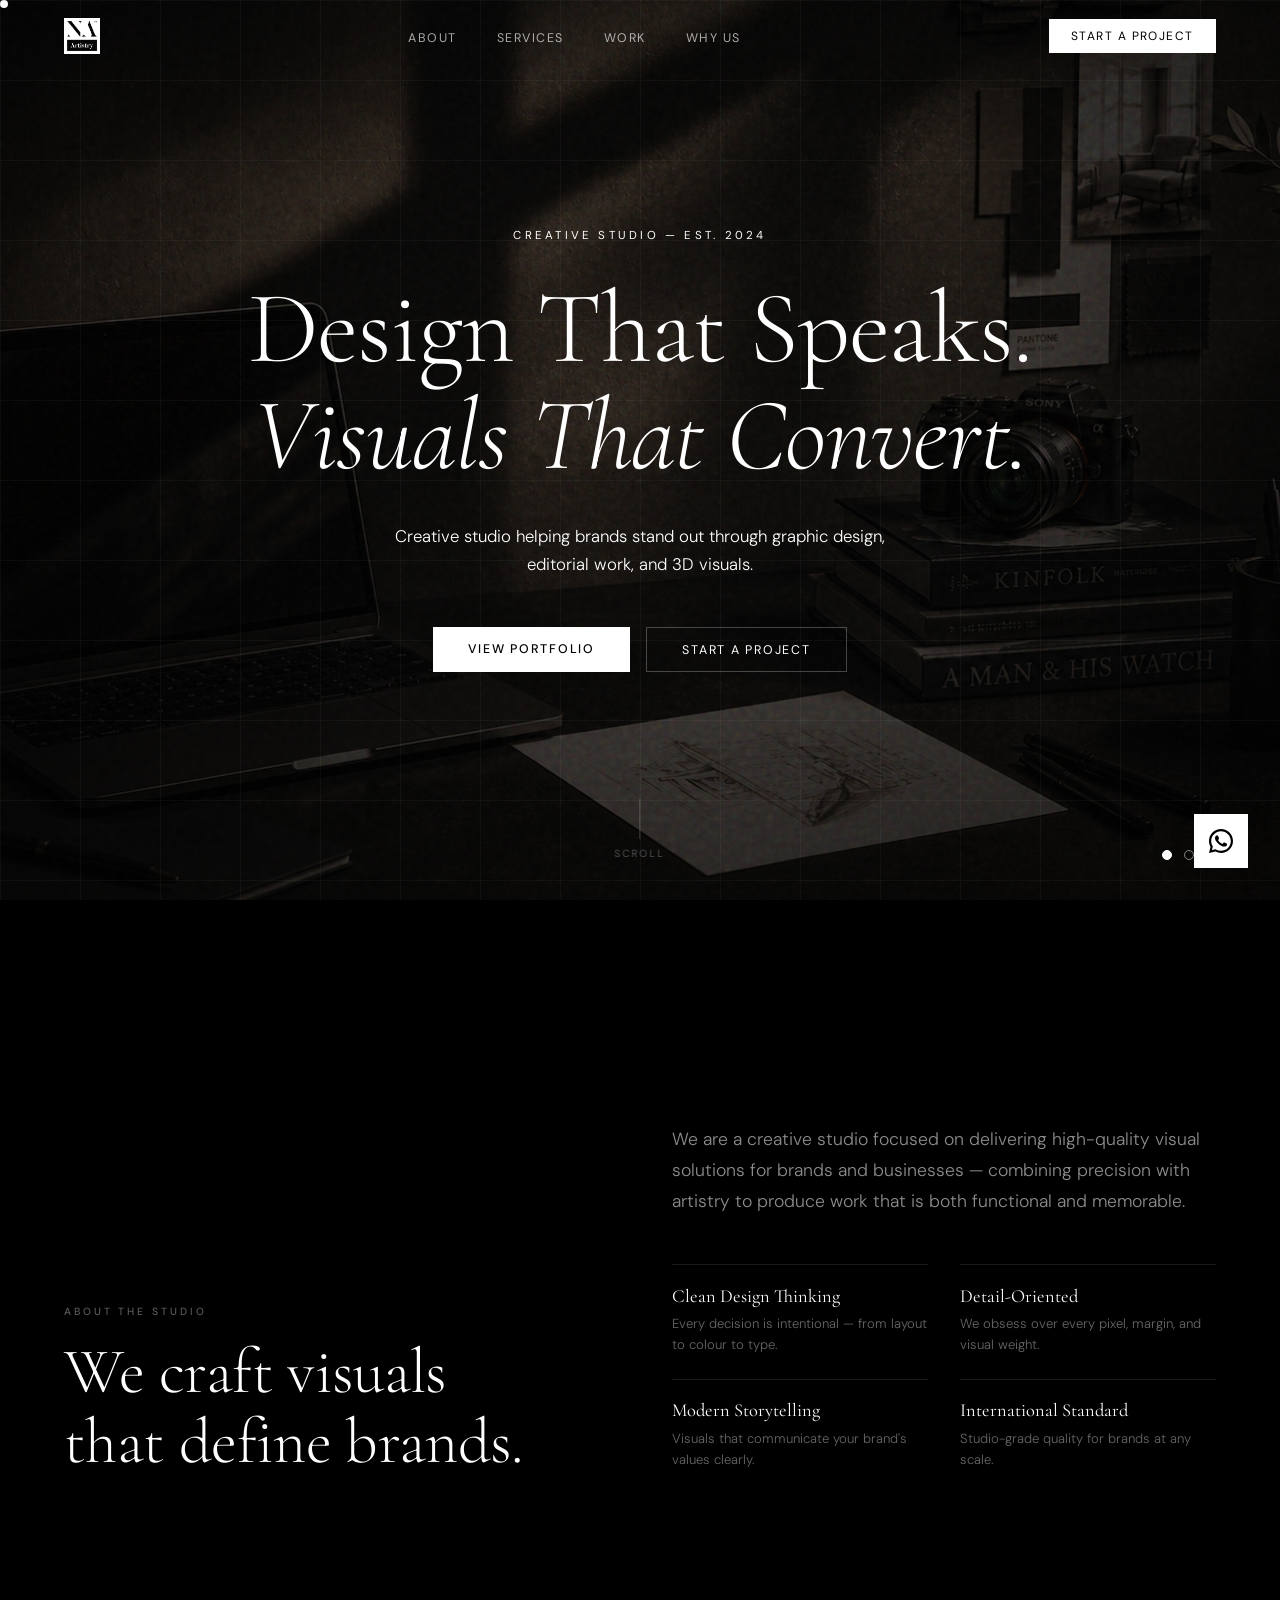
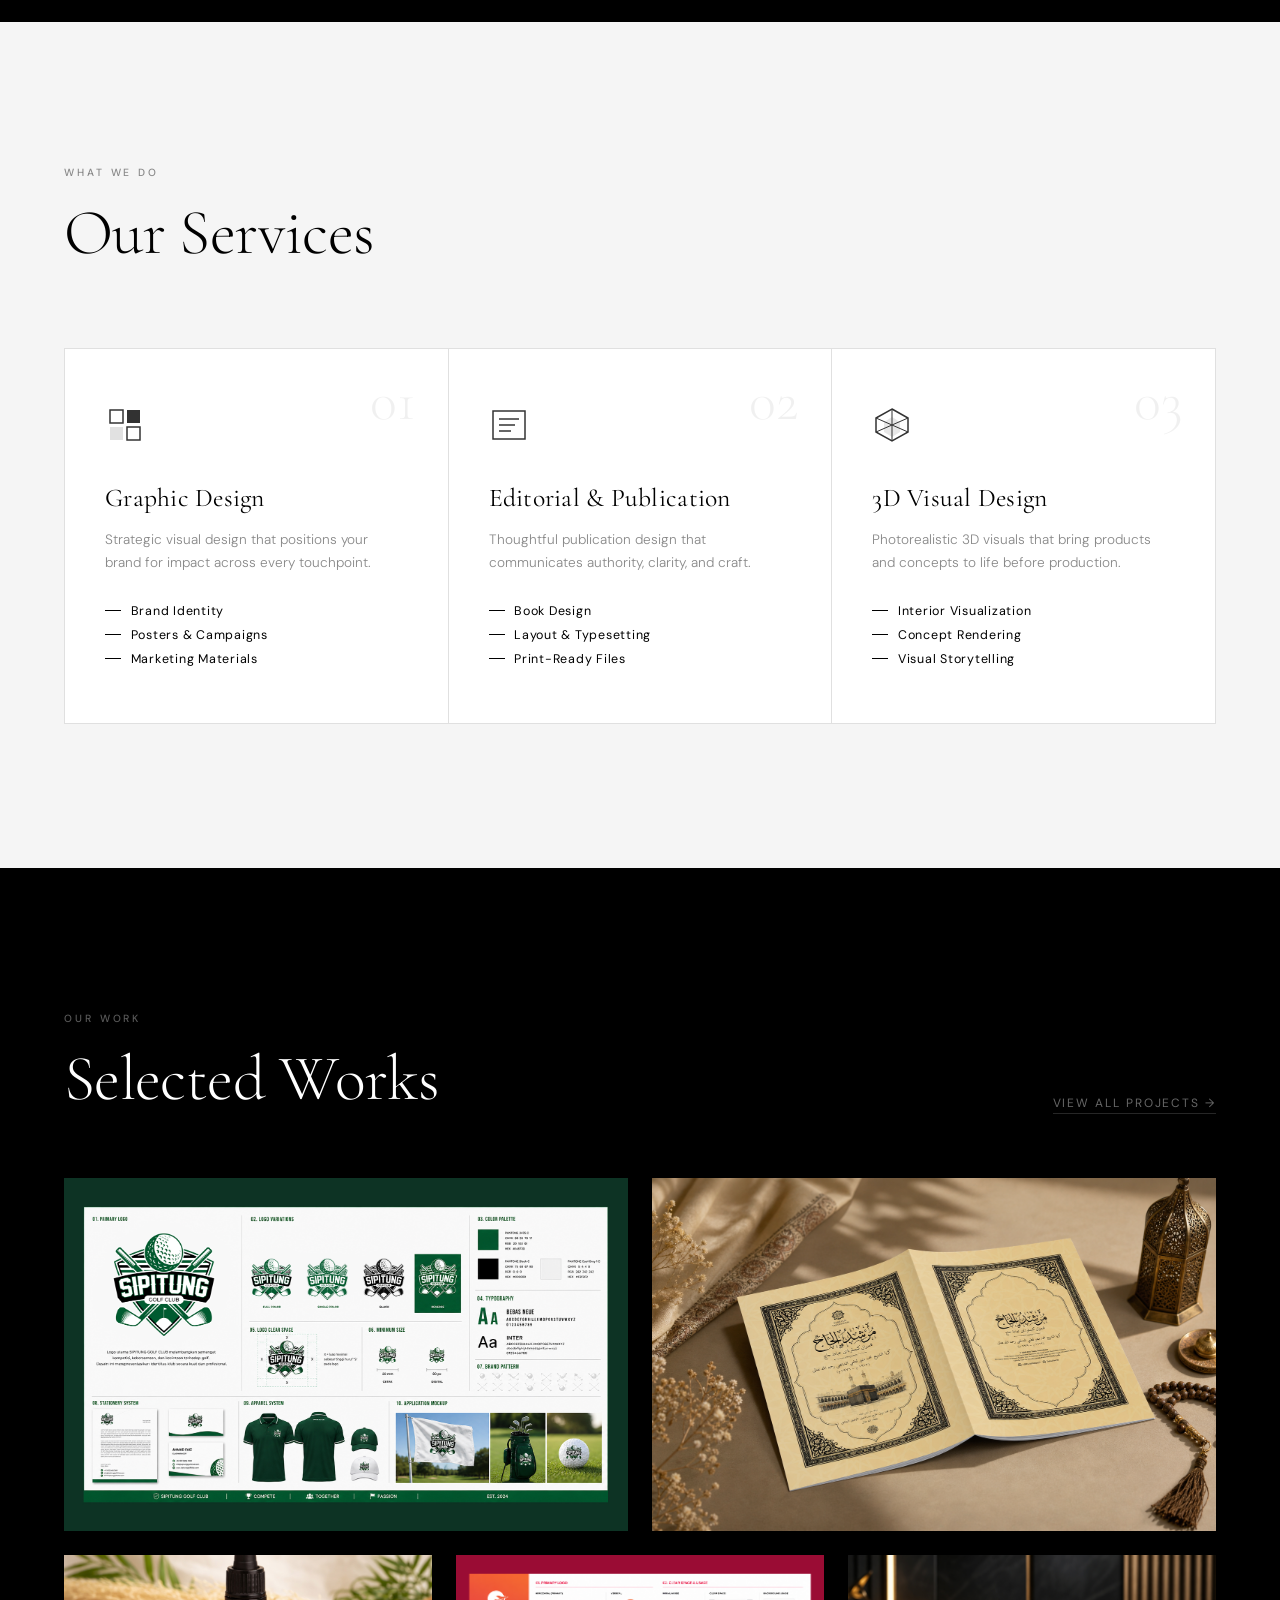
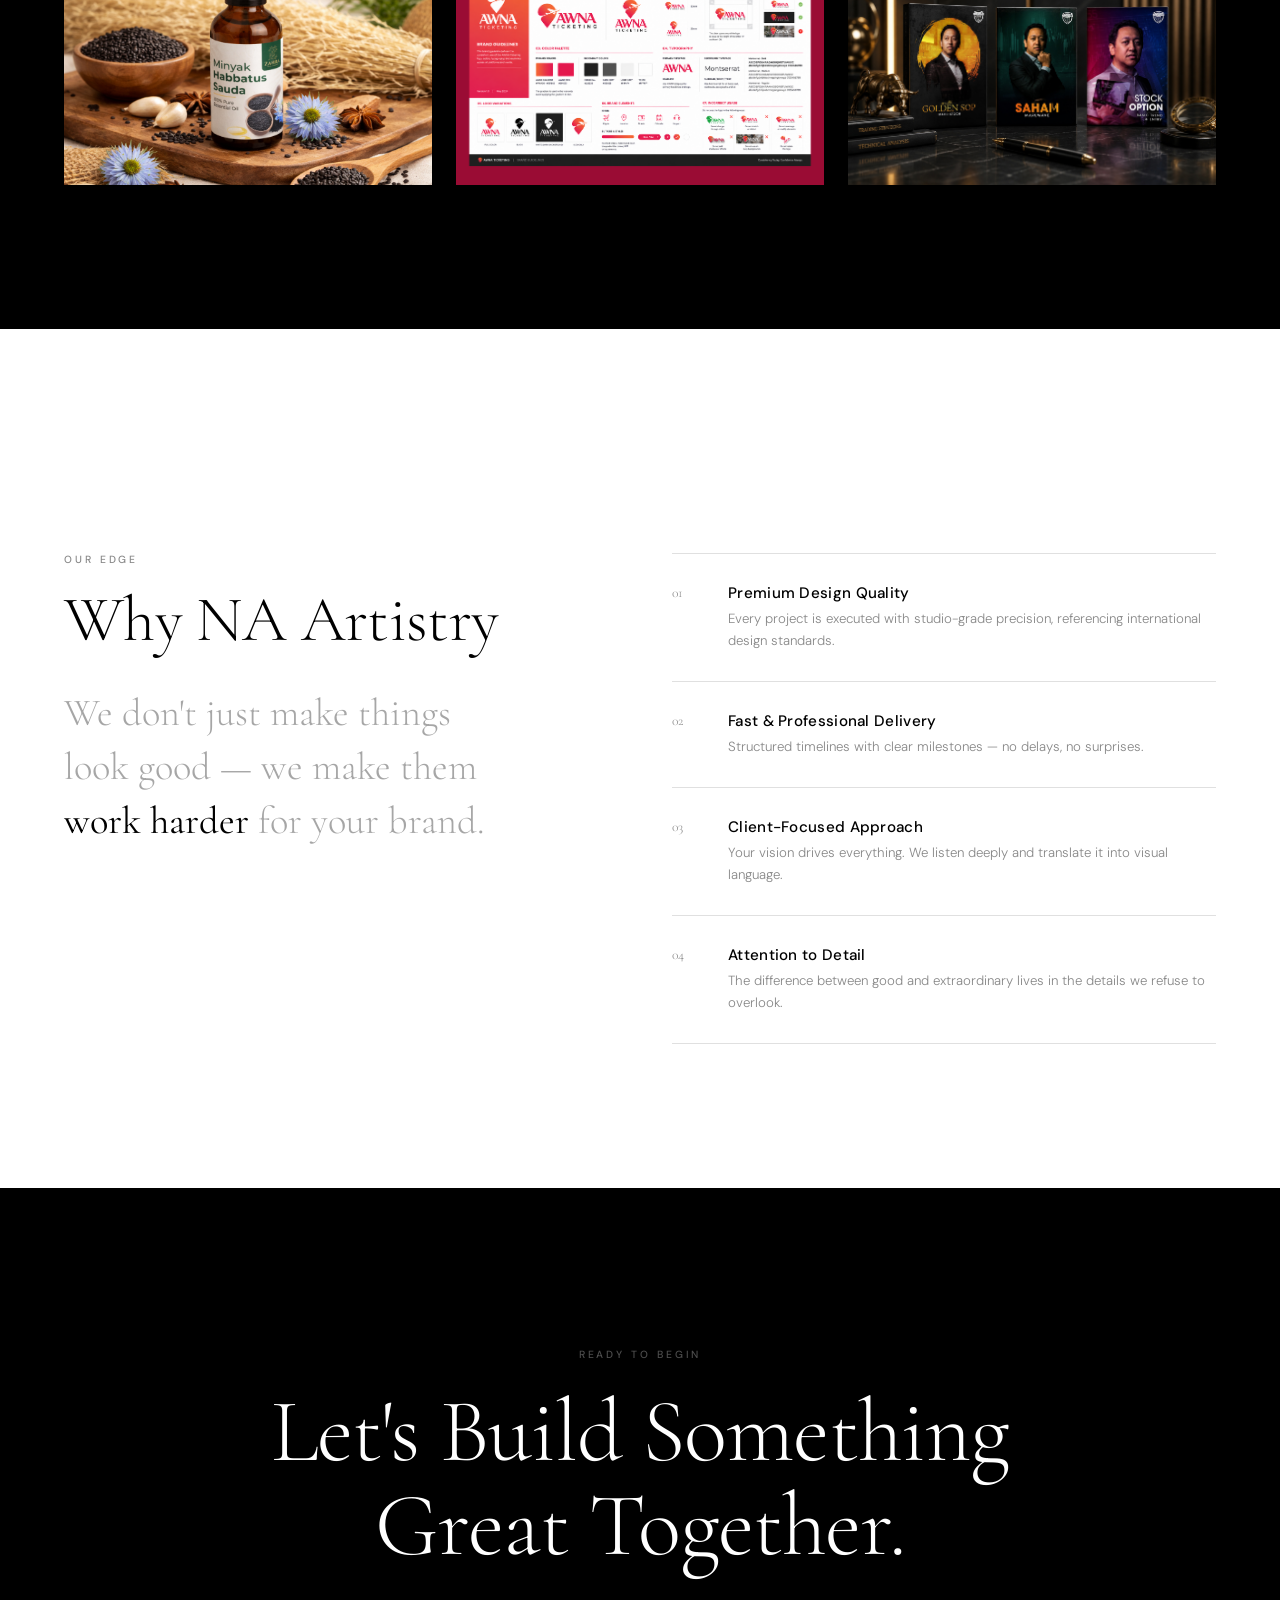
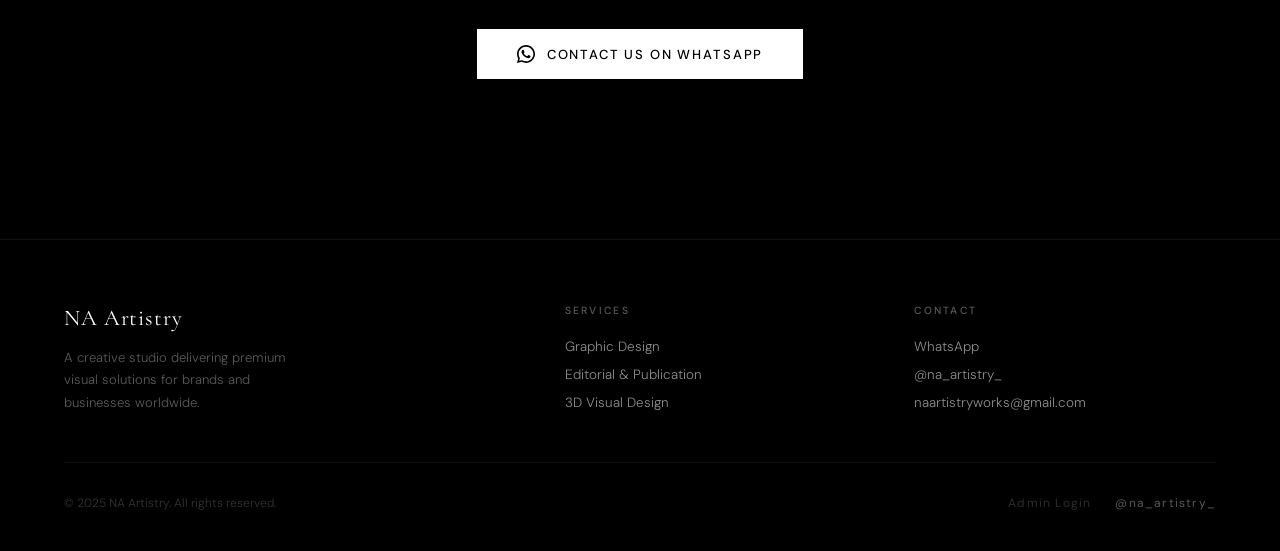
==== index.html @ ca34c5e1 "Restore" ====
<!DOCTYPE html>
<html lang="en">

<head>
  <meta charset="UTF-8" />
  <meta name="viewport" content="width=device-width, initial-scale=1.0" />
  <title>NA Artistry — Creative Studio</title>
  <link rel="preconnect" href="https://fonts.googleapis.com">
  <link rel="preconnect" href="https://fonts.gstatic.com" crossorigin>
  <link
    href="https://fonts.googleapis.com/css2?family=Cormorant+Garamond:ital,wght@0,300;0,400;0,600;1,300;1,400&family=DM+Sans:ital,opsz,wght@0,9..40,200;0,9..40,300;0,9..40,400;0,9..40,500;1,9..40,300&display=swap"
    rel="stylesheet">
  <style>
    *,
    *::before,
    *::after {
      box-sizing: border-box;
      margin: 0;
      padding: 0;
    }

    :root {
      --black: #000000;
      --white: #FFFFFF;
      --gray-light: #F5F5F5;
      --gray-mid: #E0E0E0;
      --gray-soft: #888888;
      --gray-dark: #1A1A1A;
      --font-display: 'Cormorant Garamond', Georgia, serif;
      --font-body: 'DM Sans', system-ui, sans-serif;
      --nav-h: 72px;
      --ease: cubic-bezier(0.25, 0.46, 0.45, 0.94);
    }

    html {
      scroll-behavior: smooth;
    }

    body {
      font-family: var(--font-body);
      background: var(--white);
      color: var(--black);
      overflow-x: hidden;
      -webkit-font-smoothing: antialiased;
    }

    /* ── SCROLLBAR ── */
    ::-webkit-scrollbar {
      width: 3px;
    }

    ::-webkit-scrollbar-track {
      background: var(--black);
    }

    ::-webkit-scrollbar-thumb {
      background: var(--gray-soft);
    }

    /* ── CUSTOM CURSOR ── */
    .cursor-dot {
      position: fixed;
      width: 8px;
      height: 8px;
      background: var(--white);
      border-radius: 50%;
      pointer-events: none;
      z-index: 9999;
      transition: transform 0.15s var(--ease), opacity 0.15s;
      mix-blend-mode: difference;
    }

    .cursor-dot.hover {
      transform: scale(4);
      opacity: 0.6;
    }

    /* ── NAV ── */
    nav {
      position: fixed;
      top: 0;
      left: 0;
      right: 0;
      height: var(--nav-h);
      display: flex;
      align-items: center;
      justify-content: space-between;
      padding: 0 5vw;
      z-index: 100;
      transition: background 0.4s var(--ease), border-bottom 0.4s var(--ease);
    }

    nav.scrolled {
      background: rgba(0, 0, 0, 0.92);
      backdrop-filter: blur(16px);
      -webkit-backdrop-filter: blur(16px);
      border-bottom: 1px solid rgba(255, 255, 255, 0.06);
    }

    .nav-logo {
      font-family: var(--font-display);
      font-size: 1.35rem;
      font-weight: 600;
      letter-spacing: 0.08em;
      color: var(--white);
      text-decoration: none;
    }

    .nav-links {
      display: flex;
      gap: 2.5rem;
      list-style: none;
    }

    .nav-links a {
      color: rgba(255, 255, 255, 0.65);
      text-decoration: none;
      font-size: 0.78rem;
      font-weight: 400;
      letter-spacing: 0.12em;
      text-transform: uppercase;
      transition: color 0.25s;
    }

    .nav-links a:hover {
      color: var(--white);
    }

    .nav-cta {
      font-size: 0.75rem;
      font-weight: 400;
      letter-spacing: 0.12em;
      text-transform: uppercase;
      color: var(--black);
      background: var(--white);
      border: none;
      padding: 0.55rem 1.4rem;
      cursor: pointer;
      text-decoration: none;
      transition: background 0.25s, color 0.25s;
    }

    .nav-cta:hover {
      background: var(--gray-mid);
    }

    /* Hamburger */
    .hamburger {
      display: none;
      flex-direction: column;
      gap: 5px;
      cursor: pointer;
      padding: 4px;
      background: none;
      border: none;
    }

    .hamburger span {
      display: block;
      width: 24px;
      height: 1.5px;
      background: var(--white);
      transition: transform 0.3s, opacity 0.3s;
    }

    .hamburger.open span:nth-child(1) {
      transform: translateY(6.5px) rotate(45deg);
    }

    .hamburger.open span:nth-child(2) {
      opacity: 0;
    }

    .hamburger.open span:nth-child(3) {
      transform: translateY(-6.5px) rotate(-45deg);
    }

    /* Mobile menu */
    .mobile-menu {
      display: none;
      position: fixed;
      inset: 0;
      background: var(--black);
      z-index: 99;
      flex-direction: column;
      align-items: center;
      justify-content: center;
      gap: 2.5rem;
      opacity: 0;
      pointer-events: none;
      transition: opacity 0.35s var(--ease);
    }

    .mobile-menu.open {
      opacity: 1;
      pointer-events: all;
    }

    .mobile-menu a {
      font-family: var(--font-display);
      font-size: 2.5rem;
      color: var(--white);
      text-decoration: none;
      font-weight: 300;
      letter-spacing: 0.04em;
    }

    /* ── HERO SLIDER ── */
    #hero {
      position: relative;
      height: 100svh;
      min-height: 600px;
      background: var(--black);
      display: flex;
      align-items: center;
      justify-content: center;
      overflow: hidden;
    }

    .hero-slides-wrapper {
      position: absolute;
      inset: 0;
      width: 100%;
      height: 100%;
    }

    .hero-slide {
      position: absolute;
      inset: 0;
      width: 100%;
      height: 100%;
      opacity: 0;
      visibility: hidden;
      transition: opacity 0.8s var(--ease), visibility 0.8s;
      z-index: 1;
      display: flex;
      align-items: center;
      justify-content: center;
    }

    .hero-slide.active {
      opacity: 1;
      visibility: visible;
      z-index: 2;
    }

    /* Background images for slides with placeholder gradients */
    .slide-bg {
      position: absolute;
      inset: 0;
      width: 100%;
      height: 100%;
      background-size: cover;
      background-position: center;
      background-repeat: no-repeat;
      transform: scale(1);
      transition: transform 6s linear;
    }

    .hero-slide.active .slide-bg {
      transform: scale(1.05);
      /* Parallax zoom effect */
    }

    .slide-bg-1 {
      background: url('BACK.png') center center / cover no-repeat;
      opacity: 0.8;
    }

    .slide-bg-2 {
      background: url('3D HEADER.jpg') center center / cover no-repeat;
      opacity: 0.8;
    }

    .slide-bg-3 {
      background: url('HEADER BRAND.png') center center / cover no-repeat;
      opacity: 0.8;
    }

    /* Dark overlay + subtle grid texture (Cinematic Effects) */
    .hero-vignette {
      position: absolute;
      inset: 0;
      background:
        linear-gradient(rgba(255, 255, 255, 0.03) 1px, transparent 1px),
        linear-gradient(90deg, rgba(255, 255, 255, 0.03) 1px, transparent 1px),
        linear-gradient(to bottom, rgba(0, 0, 0, 0.62) 0%, rgba(0, 0, 0, 0.72) 100%),
        radial-gradient(circle at center, transparent 0%, rgba(0, 0, 0, 0.8) 150%);
      background-size: 80px 80px, 80px 80px, 100% 100%, 100% 100%;
      pointer-events: none;
      z-index: 1;
    }

    /* Grain/Noise texture */
    .hero-noise {
      position: absolute;
      inset: 0;
      pointer-events: none;
      z-index: 2;
      opacity: 0.4;
      background-image: url("data:image/svg+xml,%3Csvg viewBox='0 0 200 200' xmlns='http://www.w3.org/2000/svg'%3E%3Cfilter id='noiseFilter'%3E%3CfeTurbulence type='fractalNoise' baseFrequency='0.65' numOctaves='3' stitchTiles='stitch'/%3E%3C/filter%3E%3Crect width='100%25' height='100%25' filter='url(%23noiseFilter)'/%3E%3C/svg%3E");
      mix-blend-mode: overlay;
    }

    /* Content styling */
    .slide-content {
      position: relative;
      z-index: 3;
      text-align: center;
      padding: 0 5vw;
      max-width: 960px;
      /* Reset animations to play on slide change */
      opacity: 0;
      transform: translateY(20px);
      transition: opacity 0.8s 0.2s var(--ease), transform 0.8s 0.2s var(--ease);
    }

    .hero-slide.active .slide-content {
      opacity: 1;
      transform: translateY(0);
    }

    .hero-eyebrow {
      font-size: 0.72rem;
      font-weight: 400;
      letter-spacing: 0.28em;
      text-transform: uppercase;
      color: var(--white);
      margin-bottom: 2rem;
    }

    .hero-title {
      font-family: var(--font-display);
      font-size: clamp(3rem, 8vw, 7.5rem);
      font-weight: 300;
      line-height: 1.05;
      color: var(--white);
      letter-spacing: -0.01em;
      margin-bottom: 2rem;
    }

    .hero-title em {
      font-style: italic;
      font-weight: 300;
      color: var(--white);
    }

    .hero-sub {
      font-size: clamp(0.9rem, 1.8vw, 1.05rem);
      font-weight: 300;
      color: var(--white);
      line-height: 1.7;
      max-width: 520px;
      margin: 0 auto 3rem;
    }

    /* Buttons inside slider */
    .hero-btns {
      display: flex;
      gap: 1rem;
      justify-content: center;
      flex-wrap: wrap;
    }

    .btn-primary {
      display: inline-block;
      padding: 0.85rem 2.2rem;
      background: var(--white);
      color: var(--black);
      font-size: 0.78rem;
      font-weight: 500;
      letter-spacing: 0.14em;
      text-transform: uppercase;
      text-decoration: none;
      border: none;
      cursor: pointer;
      transition: background 0.25s, color 0.25s, transform 0.2s;
    }

    .btn-primary:hover {
      background: var(--gray-mid);
      transform: translateY(-2px);
    }

    .btn-outline {
      display: inline-block;
      padding: 0.85rem 2.2rem;
      background: transparent;
      color: var(--white);
      font-size: 0.78rem;
      font-weight: 400;
      letter-spacing: 0.14em;
      text-transform: uppercase;
      text-decoration: none;
      border: 1px solid rgba(255, 255, 255, 0.25);
      cursor: pointer;
      transition: border-color 0.25s, color 0.25s, transform 0.2s;
    }

    .btn-outline:hover {
      border-color: var(--white);
      transform: translateY(-2px);
    }

    /* Dot Navigation */
    .hero-dots {
      position: absolute;
      bottom: 2.5rem;
      right: 5vw;
      display: flex;
      gap: 12px;
      z-index: 10;
    }

    .dot {
      width: 10px;
      height: 10px;
      border-radius: 50%;
      background: transparent;
      border: 1px solid rgba(255, 255, 255, 0.5);
      cursor: pointer;
      padding: 0;
      transition: background 0.3s var(--ease), border-color 0.3s;
    }

    .dot.active {
      background: var(--white);
      border-color: var(--white);
    }

    .dot:hover {
      border-color: var(--white);
    }

    .hero-scroll {
      position: absolute;
      bottom: 2.5rem;
      left: 50%;
      transform: translateX(-50%);
      display: flex;
      flex-direction: column;
      align-items: center;
      gap: 0.5rem;
      color: rgba(255, 255, 255, 0.3);
      font-size: 0.65rem;
      letter-spacing: 0.2em;
      text-transform: uppercase;
      opacity: 0;
      animation: fadeIn 1s 1.4s forwards;
      z-index: 10;
    }

    .hero-scroll-line {
      width: 1px;
      height: 40px;
      background: rgba(255, 255, 255, 0.2);
      animation: lineGrow 1.5s 1.6s var(--ease) forwards;
      transform-origin: top;
      transform: scaleY(0);
    }

    /* ── SECTION COMMON ── */
    section {
      padding: 9rem 5vw;
    }

    .section-label {
      font-size: 0.65rem;
      font-weight: 500;
      letter-spacing: 0.28em;
      text-transform: uppercase;
      color: var(--gray-soft);
      margin-bottom: 1.2rem;
    }

    .section-title {
      font-family: var(--font-display);
      font-size: clamp(2.2rem, 5vw, 4.2rem);
      font-weight: 300;
      line-height: 1.1;
      letter-spacing: -0.01em;
    }

    /* ── ABOUT ── */
    #about {
      background: var(--black);
    }

    .about-grid {
      display: grid;
      grid-template-columns: 1fr 1fr;
      gap: 5vw;
      align-items: end;
      margin-top: 5rem;
    }

    .about-left .section-label {
      color: rgba(255, 255, 255, 0.35);
    }

    .about-left .section-title {
      color: var(--white);
    }

    .about-right {
      padding-bottom: 0.5rem;
    }

    .about-intro {
      font-size: 1.1rem;
      font-weight: 300;
      color: rgba(255, 255, 255, 0.55);
      line-height: 1.75;
      margin-bottom: 3rem;
    }

    .about-highlights {
      display: grid;
      grid-template-columns: 1fr 1fr;
      gap: 1.5rem 2rem;
    }

    .highlight-item {
      border-top: 1px solid rgba(255, 255, 255, 0.1);
      padding-top: 1.2rem;
    }

    .highlight-item h4 {
      font-family: var(--font-display);
      font-size: 1.15rem;
      font-weight: 400;
      color: var(--white);
      margin-bottom: 0.4rem;
    }

    .highlight-item p {
      font-size: 0.82rem;
      font-weight: 300;
      color: rgba(255, 255, 255, 0.4);
      line-height: 1.6;
    }

    /* ── SERVICES ── */
    #services {
      background: var(--gray-light);
    }

    .services-header {
      margin-bottom: 5rem;
    }

    .services-grid {
      display: grid;
      grid-template-columns: repeat(3, 1fr);
      gap: 1px;
      background: var(--gray-mid);
      border: 1px solid var(--gray-mid);
    }

    .service-card {
      background: var(--white);
      padding: 3.5rem 2.5rem;
      transition: background 0.3s var(--ease);
      position: relative;
      overflow: hidden;
    }

    .service-card::after {
      content: '';
      position: absolute;
      bottom: 0;
      left: 0;
      width: 100%;
      height: 2px;
      background: var(--black);
      transform: scaleX(0);
      transform-origin: left;
      transition: transform 0.4s var(--ease);
    }

    .service-card:hover {
      background: var(--gray-light);
    }

    .service-card:hover::after {
      transform: scaleX(1);
    }

    .service-icon {
      width: 40px;
      height: 40px;
      margin-bottom: 2rem;
      opacity: 0.8;
    }

    .service-num {
      font-family: var(--font-display);
      font-size: 3.5rem;
      font-weight: 300;
      color: rgba(0, 0, 0, 0.06);
      position: absolute;
      top: 1.5rem;
      right: 2rem;
      line-height: 1;
    }

    .service-card h3 {
      font-family: var(--font-display);
      font-size: 1.6rem;
      font-weight: 400;
      margin-bottom: 1rem;
      letter-spacing: 0.01em;
    }

    .service-card p {
      font-size: 0.85rem;
      font-weight: 300;
      color: var(--gray-soft);
      line-height: 1.65;
      margin-bottom: 1.8rem;
    }

    .service-list {
      list-style: none;
      display: flex;
      flex-direction: column;
      gap: 0.5rem;
    }

    .service-list li {
      font-size: 0.78rem;
      font-weight: 400;
      letter-spacing: 0.06em;
      color: var(--black);
      display: flex;
      align-items: center;
      gap: 0.6rem;
    }

    .service-list li::before {
      content: '';
      display: inline-block;
      width: 16px;
      height: 1px;
      background: var(--black);
      flex-shrink: 0;
    }

    /* ── PORTFOLIO ── */
    #portfolio {
      background: var(--black);
    }

    #portfolio .section-label {
      color: rgba(255, 255, 255, 0.35);
    }

    #portfolio .section-title {
      color: var(--white);
    }

    .portfolio-header {
      display: flex;
      align-items: flex-end;
      justify-content: space-between;
      margin-bottom: 4rem;
      flex-wrap: wrap;
      gap: 1.5rem;
    }

    .portfolio-link {
      font-size: 0.75rem;
      letter-spacing: 0.16em;
      text-transform: uppercase;
      color: rgba(255, 255, 255, 0.4);
      text-decoration: none;
      border-bottom: 1px solid rgba(255, 255, 255, 0.15);
      padding-bottom: 2px;
      transition: color 0.25s, border-color 0.25s;
    }

    .portfolio-link:hover {
      color: var(--white);
      border-color: var(--white);
    }

    .portfolio-grid {
      display: grid;
      grid-template-columns: repeat(12, 1fr);
      gap: 1.5rem;
    }

    .p-item {
      position: relative;
      overflow: hidden;
      cursor: pointer;
      background: var(--gray-dark);
      display: block;
      text-decoration: none;
    }

    .p-item:nth-child(1) {
      grid-column: 1 / 7;
      grid-row: 1;
      aspect-ratio: 16/10;
    }

    .p-item:nth-child(2) {
      grid-column: 7 / 13;
      grid-row: 1;
      aspect-ratio: 16/10;
    }

    .p-item:nth-child(3) {
      grid-column: 1 / 5;
      grid-row: 2;
      aspect-ratio: 16/10;
    }

    .p-item:nth-child(4) {
      grid-column: 5 / 9;
      grid-row: 2;
      aspect-ratio: 16/10;
    }

    .p-item:nth-child(5) {
      grid-column: 9 / 13;
      grid-row: 2;
      aspect-ratio: 16/10;
    }

    .p-bg {
      width: 100%;
      height: 100%;
      position: absolute;
      inset: 0;
      transition: transform 0.6s var(--ease);
      display: flex;
      align-items: center;
      justify-content: center;
    }

    .p-item:hover .p-bg {
      transform: scale(1.04);
    }

    /* Placeholder fills */
    .p-item:nth-child(1) .p-bg {
      background: linear-gradient(135deg, #111 0%, #222 50%, #151515 100%);
    }

    .p-item:nth-child(2) .p-bg {
      background: linear-gradient(135deg, #1a1a1a 0%, #0d0d0d 100%);
    }

    .p-item:nth-child(3) .p-bg {
      background: linear-gradient(135deg, #0f0f0f 0%, #1e1e1e 100%);
    }

    .p-item:nth-child(4) .p-bg {
      background: linear-gradient(135deg, #181818 0%, #0a0a0a 100%);
    }

    .p-item:nth-child(5) .p-bg {
      background: linear-gradient(135deg, #141414 0%, #1c1c1c 100%);
    }

    /* placeholder art */
    .p-art {
      opacity: 0.12;
      pointer-events: none;
    }

    .p-overlay {
      position: absolute;
      inset: 0;
      background: rgba(0, 0, 0, 0.75);
      display: flex;
      flex-direction: column;
      justify-content: flex-end;
      padding: 2rem;
      opacity: 0;
      transition: opacity 0.35s var(--ease);
    }

    .p-item:hover .p-overlay {
      opacity: 1;
    }

    .p-tag {
      font-size: 0.65rem;
      font-weight: 500;
      letter-spacing: 0.2em;
      text-transform: uppercase;
      color: rgba(255, 255, 255, 0.5);
      margin-bottom: 0.5rem;
    }

    .p-name {
      font-family: var(--font-display);
      font-size: 1.4rem;
      font-weight: 400;
      color: var(--white);
      line-height: 1.2;
    }

    .p-arrow {
      position: absolute;
      top: 1.5rem;
      right: 1.5rem;
      width: 32px;
      height: 32px;
      border: 1px solid rgba(255, 255, 255, 0.3);
      display: flex;
      align-items: center;
      justify-content: center;
      color: var(--white);
      font-size: 0.9rem;
      transform: rotate(-45deg) scale(0.8);
      opacity: 0;
      transition: transform 0.3s var(--ease), opacity 0.3s;
    }

    .p-item:hover .p-arrow {
      opacity: 1;
      transform: rotate(0deg) scale(1);
    }

    /* ── WHY US ── */
    #why {
      background: var(--white);
    }

    .why-grid {
      display: grid;
      grid-template-columns: 1fr 1fr;
      gap: 5vw;
      margin-top: 5rem;
      align-items: start;
    }

    .why-left-copy {
      font-family: var(--font-display);
      font-size: clamp(1.5rem, 3vw, 2.4rem);
      font-weight: 300;
      line-height: 1.4;
      color: rgba(0, 0, 0, 0.35);
      max-width: 420px;
    }

    .why-left-copy strong {
      color: var(--black);
      font-weight: 400;
    }

    .why-points {
      display: flex;
      flex-direction: column;
    }

    .why-point {
      display: grid;
      grid-template-columns: auto 1fr;
      gap: 0 1.5rem;
      align-items: start;
      padding: 1.8rem 0;
      border-bottom: 1px solid var(--gray-mid);
      transition: background 0.2s;
    }

    .why-point:first-child {
      border-top: 1px solid var(--gray-mid);
    }

    .why-num {
      font-family: var(--font-display);
      font-size: 0.85rem;
      font-weight: 300;
      color: var(--gray-soft);
      padding-top: 0.1rem;
      min-width: 2rem;
    }

    .why-content h4 {
      font-size: 0.95rem;
      font-weight: 500;
      margin-bottom: 0.35rem;
      letter-spacing: 0.02em;
    }

    .why-content p {
      font-size: 0.83rem;
      font-weight: 300;
      color: var(--gray-soft);
      line-height: 1.65;
    }

    /* ── CTA ── */
    #cta {
      background: var(--black);
      text-align: center;
      padding: 10rem 5vw;
    }

    .cta-label {
      font-size: 0.65rem;
      font-weight: 500;
      letter-spacing: 0.28em;
      text-transform: uppercase;
      color: rgba(255, 255, 255, 0.3);
      margin-bottom: 1.5rem;
    }

    .cta-title {
      font-family: var(--font-display);
      font-size: clamp(2.5rem, 7vw, 6.5rem);
      font-weight: 300;
      color: var(--white);
      line-height: 1.05;
      max-width: 800px;
      margin: 0 auto 3.5rem;
      letter-spacing: -0.01em;
    }

    .btn-wa {
      display: inline-flex;
      align-items: center;
      gap: 0.75rem;
      padding: 1rem 2.5rem;
      background: var(--white);
      color: var(--black);
      font-size: 0.82rem;
      font-weight: 500;
      letter-spacing: 0.14em;
      text-transform: uppercase;
      text-decoration: none;
      border: none;
      cursor: pointer;
      transition: background 0.25s, transform 0.2s;
    }

    .btn-wa:hover {
      background: var(--gray-mid);
      transform: translateY(-3px);
    }

    .btn-wa svg {
      width: 18px;
      height: 18px;
      flex-shrink: 0;
    }

    /* ── FOOTER ── */
    footer {
      background: var(--black);
      border-top: 1px solid rgba(255, 255, 255, 0.07);
      padding: 4rem 5vw 2.5rem;
    }

    .footer-top {
      display: grid;
      grid-template-columns: 1.5fr 1fr 1fr;
      gap: 3rem;
      padding-bottom: 3rem;
      border-bottom: 1px solid rgba(255, 255, 255, 0.07);
      margin-bottom: 2rem;
    }

    .footer-brand {
      font-family: var(--font-display);
      font-size: 1.4rem;
      font-weight: 400;
      color: var(--white);
      margin-bottom: 1rem;
      letter-spacing: 0.04em;
    }

    .footer-desc {
      font-size: 0.82rem;
      font-weight: 300;
      color: rgba(255, 255, 255, 0.35);
      line-height: 1.7;
      max-width: 240px;
    }

    .footer-col h5 {
      font-size: 0.65rem;
      font-weight: 500;
      letter-spacing: 0.22em;
      text-transform: uppercase;
      color: rgba(255, 255, 255, 0.35);
      margin-bottom: 1.3rem;
    }

    .footer-col ul {
      list-style: none;
      display: flex;
      flex-direction: column;
      gap: 0.7rem;
    }

    .footer-col ul li a,
    .footer-col ul li {
      font-size: 0.84rem;
      font-weight: 300;
      color: rgba(255, 255, 255, 0.55);
      text-decoration: none;
      transition: color 0.2s;
    }

    .footer-col ul li a:hover {
      color: var(--white);
    }

    .footer-bottom {
      display: flex;
      justify-content: space-between;
      align-items: center;
      flex-wrap: wrap;
      gap: 1rem;
    }

    .footer-copy {
      font-size: 0.75rem;
      font-weight: 300;
      color: rgba(255, 255, 255, 0.2);
    }

    .footer-ig {
      font-size: 0.75rem;
      font-weight: 400;
      letter-spacing: 0.1em;
      color: rgba(255, 255, 255, 0.35);
      text-decoration: none;
      transition: color 0.2s;
    }

    .footer-ig:hover {
      color: var(--white);
    }

    /* ── WHATSAPP FAB ── */
    .wa-fab {
      position: fixed;
      bottom: 2rem;
      right: 2rem;
      width: 54px;
      height: 54px;
      background: var(--white);
      color: var(--black);
      border-radius: 0;
      display: flex;
      align-items: center;
      justify-content: center;
      box-shadow: 0 4px 24px rgba(0, 0, 0, 0.2);
      text-decoration: none;
      z-index: 200;
      transition: transform 0.25s var(--ease), box-shadow 0.25s;
    }

    .wa-fab:hover {
      transform: translateY(-4px);
      box-shadow: 0 8px 32px rgba(0, 0, 0, 0.3);
    }

    .wa-fab svg {
      width: 24px;
      height: 24px;
    }

    /* ── ANIMATIONS ── */
    @keyframes fadeUp {
      from {
        opacity: 0;
        transform: translateY(28px);
      }

      to {
        opacity: 1;
        transform: translateY(0);
      }
    }

    @keyframes fadeIn {
      from {
        opacity: 0;
      }

      to {
        opacity: 1;
      }
    }

    @keyframes lineGrow {
      from {
        transform: scaleY(0);
      }

      to {
        transform: scaleY(1);
      }
    }

    /* Scroll reveal */
    .reveal {
      opacity: 0;
      transform: translateY(32px);
      transition: opacity 0.75s var(--ease), transform 0.75s var(--ease);
    }

    .reveal.visible {
      opacity: 1;
      transform: translateY(0);
    }

    .reveal-delay-1 {
      transition-delay: 0.1s;
    }

    .reveal-delay-2 {
      transition-delay: 0.2s;
    }

    .reveal-delay-3 {
      transition-delay: 0.3s;
    }

    /* ── RESPONSIVE ── */
    @media (max-width: 900px) {

      .nav-links,
      .nav-cta {
        display: none;
      }

      .hamburger {
        display: flex;
      }

      .mobile-menu {
        display: flex;
      }

      .about-grid,
      .why-grid {
        grid-template-columns: 1fr;
        gap: 3rem;
      }

      .services-grid {
        grid-template-columns: 1fr;
      }

      .about-highlights {
        grid-template-columns: 1fr 1fr;
      }

      .portfolio-grid {
        grid-template-columns: 1fr 1fr;
        gap: 1rem;
      }

      .p-item {
        grid-column: auto !important;
        grid-row: auto !important;
        aspect-ratio: 4/3 !important;
      }

      .footer-top {
        grid-template-columns: 1fr 1fr;
      }

      .footer-brand-col {
        grid-column: 1 / -1;
      }
    }

    @media (max-width: 600px) {
      section {
        padding: 6rem 5vw;
      }

      .hero-btns {
        flex-direction: column;
        align-items: center;
      }

      .portfolio-grid {
        grid-template-columns: 1fr;
      }

      .footer-top {
        grid-template-columns: 1fr;
      }

      .about-highlights {
        grid-template-columns: 1fr;
      }

      .footer-bottom {
        flex-direction: column;
        align-items: flex-start;
      }

      .why-grid {
        grid-template-columns: 1fr;
      }
    }
  </style>
</head>

<body>
  <div class="cursor-dot" id="cursorDot"></div>

  <!-- NAV -->
  <nav id="navbar">
    <a href="#hero" class="nav-logo" data-edit="Nav_LogoText">
      <img src="LOGO.png" alt="NA Artistry" style="max-height: 36px; width: auto; display: block;">
    </a>
    <ul class="nav-links" data-edit="Nav_LinksList">
      <li><a href="#about">About</a></li>
      <li><a href="#services">Services</a></li>
      <li><a href="#portfolio">Work</a></li>
      <li><a href="#why">Why Us</a></li>
    </ul>
    <a href="https://wa.me/601124043830?text=Hello%20NA%20Artistry,%20I%E2%80%99d%20like%20to%20discuss%20a%20potential%20project." target="_blank" rel="noopener" class="nav-cta" data-edit="Nav_CTA">Start a Project</a>
    <button class="hamburger" id="hamburger" aria-label="Menu">
      <span></span><span></span><span></span>
    </button>
  </nav>

  <!-- MOBILE MENU -->
  <div class="mobile-menu" id="mobileMenu">
    <a href="#about" class="mobile-link">About</a>
    <a href="#services" class="mobile-link">Services</a>
    <a href="#portfolio" class="mobile-link">Work</a>
    <a href="#why" class="mobile-link">Why Us</a>
    <a href="https://wa.me/601124043830?text=Hello%20NA%20Artistry,%20I%E2%80%99d%20like%20to%20discuss%20a%20potential%20project." target="_blank" rel="noopener" class="mobile-link">Start a Project</a>
  </div>

  <!-- HERO SLIDER -->
  <section id="hero" class="hero-slider">
    <!-- Slides Wrapper -->
    <div class="hero-slides-wrapper" id="heroSlides">

      <!-- Slide 1 -->
      <div class="hero-slide active">
        <div class="slide-bg slide-bg-1"></div>
        <div class="hero-noise"></div>
        <div class="hero-vignette"></div>
        <div class="slide-content">
          <p class="hero-eyebrow" data-edit="Hero_Slide1Eyebrow">Creative Studio — Est. 2024</p>
          <h1 class="hero-title" data-edit="Hero_Slide1Title">Design That Speaks.<br><em>Visuals That Convert.</em></h1>
          <p class="hero-sub" data-edit="Hero_Slide1Sub">Creative studio helping brands stand out through graphic design, editorial work, and 3D
            visuals.</p>
          <div class="hero-btns">
            <a href="projects.html" class="btn-primary">View Portfolio</a>
            <a href="https://wa.me/601124043830?text=Hello%20NA%20Artistry,%20I%E2%80%99d%20like%20to%20discuss%20a%20potential%20project." target="_blank" rel="noopener" class="btn-outline">Start a Project</a>
          </div>
        </div>
      </div>

      <!-- Slide 2 -->
      <div class="hero-slide">
        <div class="slide-bg slide-bg-2"></div>
        <div class="hero-noise"></div>
        <div class="hero-vignette"></div>
        <div class="slide-content">
          <p class="hero-eyebrow" data-edit="Hero_Slide2Eyebrow">Spatial Design</p>
          <h1 class="hero-title" data-edit="Hero_Slide2Title">Visualizing Spaces<br><em>Before They Exist.</em></h1>
          <p class="hero-sub" data-edit="Hero_Slide2Sub">Photorealistic 3D rendering and architectural visualization for visionary projects.</p>
          <div class="hero-btns">
            <a href="projects.html" class="btn-primary">View 3D Works</a>
          </div>
        </div>
      </div>

      <!-- Slide 3 -->
      <div class="hero-slide">
        <div class="slide-bg slide-bg-3"></div>
        <div class="hero-noise"></div>
        <div class="hero-vignette"></div>
        <div class="slide-content">
          <p class="hero-eyebrow" data-edit="Hero_Slide3Eyebrow">Identity Systems</p>
          <h1 class="hero-title" data-edit="Hero_Slide3Title">Crafting Brands<br><em>With Precision.</em></h1>
          <p class="hero-sub" data-edit="Hero_Slide3Sub">Building cohesive, powerful brand identities that leave a lasting mark.</p>
          <div class="hero-btns">
            <a href="projects.html" class="btn-primary">Explore Branding</a>
          </div>
        </div>
      </div>

    </div>

    <!-- Dot Navigation -->
    <div class="hero-dots" id="heroDots">
      <button class="dot active" data-index="0" aria-label="Slide 1"></button>
      <button class="dot" data-index="1" aria-label="Slide 2"></button>
      <button class="dot" data-index="2" aria-label="Slide 3"></button>
    </div>

    <div class="hero-scroll">
      <div class="hero-scroll-line"></div>
      <span>Scroll</span>
    </div>
  </section>

  <!-- ABOUT -->
  <section id="about">
    <div class="about-grid">
      <div class="about-left reveal">
        <p class="section-label" data-edit="About_Label">About the Studio</p>
        <h2 class="section-title" style="color:var(--white);" data-edit="About_Title">We craft visuals<br>that define brands.</h2>
      </div>
      <div class="about-right reveal reveal-delay-1">
        <p class="about-intro" data-edit="About_Intro">We are a creative studio focused on delivering high-quality visual solutions for brands
          and businesses — combining precision with artistry to produce work that is both functional and memorable.</p>
        <div class="about-highlights">
          <div class="highlight-item">
            <h4 data-edit="About_Highlight1Title">Clean Design Thinking</h4>
            <p data-edit="About_Highlight1Text">Every decision is intentional — from layout to colour to type.</p>
          </div>
          <div class="highlight-item">
            <h4 data-edit="About_Highlight2Title">Detail-Oriented</h4>
            <p data-edit="About_Highlight2Text">We obsess over every pixel, margin, and visual weight.</p>
          </div>
          <div class="highlight-item">
            <h4 data-edit="About_Highlight3Title">Modern Storytelling</h4>
            <p data-edit="About_Highlight3Text">Visuals that communicate your brand's values clearly.</p>
          </div>
          <div class="highlight-item">
            <h4 data-edit="About_Highlight4Title">International Standard</h4>
            <p data-edit="About_Highlight4Text">Studio-grade quality for brands at any scale.</p>
          </div>
        </div>
      </div>
    </div>
  </section>

  <!-- SERVICES -->
  <section id="services">
    <div class="services-header reveal">
      <p class="section-label" data-edit="Services_Label">What We Do</p>
      <h2 class="section-title" data-edit="Services_Title">Our Services</h2>
    </div>
    <div class="services-grid">

      <div class="service-card reveal">
        <span class="service-num">01</span>
        <svg class="service-icon" viewBox="0 0 40 40" fill="none" xmlns="http://www.w3.org/2000/svg">
          <rect x="5" y="5" width="13" height="13" stroke="black" stroke-width="1.5" />
          <rect x="22" y="5" width="13" height="13" fill="black" />
          <rect x="5" y="22" width="13" height="13" fill="black" opacity="0.15" />
          <rect x="22" y="22" width="13" height="13" stroke="black" stroke-width="1.5" />
        </svg>
        <h3 data-edit="Services_Card1Title">Graphic Design</h3>
        <p data-edit="Services_Card1Text">Strategic visual design that positions your brand for impact across every touchpoint.</p>
        <ul class="service-list" data-edit="Services_Card1List">
          <li>Brand Identity</li>
          <li>Posters & Campaigns</li>
          <li>Marketing Materials</li>
        </ul>
      </div>

      <div class="service-card reveal reveal-delay-1">
        <span class="service-num">02</span>
        <svg class="service-icon" viewBox="0 0 40 40" fill="none" xmlns="http://www.w3.org/2000/svg">
          <rect x="4" y="6" width="32" height="28" stroke="black" stroke-width="1.5" />
          <line x1="10" y1="14" x2="30" y2="14" stroke="black" stroke-width="1.5" />
          <line x1="10" y1="20" x2="26" y2="20" stroke="black" stroke-width="1.5" />
          <line x1="10" y1="26" x2="22" y2="26" stroke="black" stroke-width="1.5" />
        </svg>
        <h3 data-edit="Services_Card2Title">Editorial & Publication</h3>
        <p data-edit="Services_Card2Text">Thoughtful publication design that communicates authority, clarity, and craft.</p>
        <ul class="service-list" data-edit="Services_Card2List">
          <li>Book Design</li>
          <li>Layout & Typesetting</li>
          <li>Print-Ready Files</li>
        </ul>
      </div>

      <div class="service-card reveal reveal-delay-2">
        <span class="service-num">03</span>
        <svg class="service-icon" viewBox="0 0 40 40" fill="none" xmlns="http://www.w3.org/2000/svg">
          <polygon points="20,4 36,13 36,27 20,36 4,27 4,13" stroke="black" stroke-width="1.5" fill="none" />
          <polygon points="20,12 28,17 28,27 20,32 12,27 12,17" fill="black" opacity="0.12" />
          <line x1="20" y1="4" x2="20" y2="36" stroke="black" stroke-width="1" />
          <line x1="4" y1="13" x2="36" y2="27" stroke="black" stroke-width="1" />
          <line x1="36" y1="13" x2="4" y2="27" stroke="black" stroke-width="1" />
        </svg>
        <h3 data-edit="Services_Card3Title">3D Visual Design</h3>
        <p data-edit="Services_Card3Text">Photorealistic 3D visuals that bring products and concepts to life before production.</p>
        <ul class="service-list" data-edit="Services_Card3List">
          <li>Interior Visualization</li>
          <li>Concept Rendering</li>
          <li>Visual Storytelling</li>
        </ul>
      </div>

    </div>
  </section>

  <!-- PORTFOLIO -->
  <section id="portfolio">
    <div class="portfolio-header">
      <div class="reveal">
        <p class="section-label" data-edit="Portfolio_Label">Our Work</p>
        <h2 class="section-title" style="color:var(--white);" data-edit="Portfolio_Title">Selected Works</h2>
      </div>
      <a href="projects.html" class="portfolio-link reveal" data-edit="Portfolio_Link">View All Projects →</a>
    </div>

    <div class="portfolio-grid reveal">

      <a href="projects.html" class="p-item">
        <div class="p-bg" style="background: url('MOCKUP.jpg') center/cover no-repeat;">
        </div>
        <div class="p-overlay">
          <p class="p-tag">Branding</p>
          <p class="p-name">Minimal Identity System</p>
        </div>
        <div class="p-arrow">↗</div>
      </a>

      <a href="projects.html" class="p-item">
        <div class="p-bg" style="background: url('EDITORIAL.png') center/cover no-repeat;">
        </div>
        <div class="p-overlay">
          <p class="p-tag">Editorial</p>
          <p class="p-name">Book Cover Design</p>
        </div>
        <div class="p-arrow">↗</div>
      </a>

      <a href="projects.html" class="p-item">
        <div class="p-bg" style="background: url('3D.jpg') center/cover no-repeat;">
        </div>
        <div class="p-overlay">
          <p class="p-tag">3D Visual</p>
          <p class="p-name">Interior Visualisation</p>
        </div>
        <div class="p-arrow">↗</div>
      </a>

      <a href="projects.html" class="p-item">
        <div class="p-bg" style="background: url('BRAND.png') center/cover no-repeat;">
        </div>
        <div class="p-overlay">
          <p class="p-tag">Branding</p>
          <p class="p-name">Corporate Brand Guidelines</p>
        </div>
        <div class="p-arrow">↗</div>
      </a>

      <a href="projects.html" class="p-item">
        <div class="p-bg" style="background: url('PREVIEW.jpg') center/cover no-repeat;">
        </div>
        <div class="p-overlay">
          <p class="p-tag">Poster Design</p>
          <p class="p-name">Campaign Series</p>
        </div>
        <div class="p-arrow">↗</div>
      </a>

    </div>
  </section>

  <!-- WHY US -->
  <section id="why">
    <div class="why-grid">
      <div class="reveal">
        <p class="section-label" data-edit="WhyUs_Label">Our Edge</p>
        <h2 class="section-title" style="margin-bottom:2rem;" data-edit="WhyUs_Title">Why NA Artistry</h2>
        <p class="why-left-copy" data-edit="WhyUs_Intro">
          We don't just make things look good — we make them <strong>work harder</strong> for your brand.
        </p>
      </div>
      <div class="why-points reveal reveal-delay-1">
        <div class="why-point">
          <span class="why-num">01</span>
          <div class="why-content">
            <h4 data-edit="WhyUs_Point1Title">Premium Design Quality</h4>
            <p data-edit="WhyUs_Point1Text">Every project is executed with studio-grade precision, referencing international design standards.</p>
          </div>
        </div>
        <div class="why-point">
          <span class="why-num">02</span>
          <div class="why-content">
            <h4 data-edit="WhyUs_Point2Title">Fast & Professional Delivery</h4>
            <p data-edit="WhyUs_Point2Text">Structured timelines with clear milestones — no delays, no surprises.</p>
          </div>
        </div>
        <div class="why-point">
          <span class="why-num">03</span>
          <div class="why-content">
            <h4 data-edit="WhyUs_Point3Title">Client-Focused Approach</h4>
            <p data-edit="WhyUs_Point3Text">Your vision drives everything. We listen deeply and translate it into visual language.</p>
          </div>
        </div>
        <div class="why-point">
          <span class="why-num">04</span>
          <div class="why-content">
            <h4 data-edit="WhyUs_Point4Title">Attention to Detail</h4>
            <p data-edit="WhyUs_Point4Text">The difference between good and extraordinary lives in the details we refuse to overlook.</p>
          </div>
        </div>
      </div>
    </div>
  </section>

  <!-- CTA -->
  <section id="cta">
    <p class="cta-label reveal" data-edit="CTA_Label">Ready to Begin</p>
    <h2 class="cta-title reveal reveal-delay-1" data-edit="CTA_Title">Let's Build Something<br>Great Together.</h2>
    <a href="https://wa.me/601124043830?text=Hello%20NA%20Artistry,%20I%E2%80%99d%20like%20to%20discuss%20a%20potential%20project." target="_blank" rel="noopener" class="btn-wa reveal reveal-delay-2" data-edit="CTA_Button">
      <svg viewBox="0 0 24 24" fill="currentColor" xmlns="http://www.w3.org/2000/svg">
        <path
          d="M17.472 14.382c-.297-.149-1.758-.867-2.03-.967-.273-.099-.471-.148-.67.15-.197.297-.767.966-.94 1.164-.173.199-.347.223-.644.075-.297-.15-1.255-.463-2.39-1.475-.883-.788-1.48-1.761-1.653-2.059-.173-.297-.018-.458.13-.606.134-.133.298-.347.446-.52.149-.174.198-.298.298-.497.099-.198.05-.371-.025-.52-.075-.149-.669-1.612-.916-2.207-.242-.579-.487-.5-.669-.51-.173-.008-.371-.01-.57-.01-.198 0-.52.074-.792.372-.272.297-1.04 1.016-1.04 2.479 0 1.462 1.065 2.875 1.213 3.074.149.198 2.096 3.2 5.077 4.487.709.306 1.262.489 1.694.625.712.227 1.36.195 1.871.118.571-.085 1.758-.719 2.006-1.413.248-.694.248-1.289.173-1.413-.074-.124-.272-.198-.57-.347z" />
        <path
          d="M12 0C5.373 0 0 5.373 0 12c0 2.123.554 4.118 1.528 5.845L0 24l6.335-1.51A11.945 11.945 0 0012 24c6.627 0 12-5.373 12-12S18.627 0 12 0zm0 21.818a9.818 9.818 0 01-5.007-1.372l-.36-.214-3.728.888.939-3.636-.234-.373A9.773 9.773 0 012.182 12C2.182 6.578 6.578 2.182 12 2.182S21.818 6.578 21.818 12 17.422 21.818 12 21.818z" />
      </svg>
      Contact Us on WhatsApp
    </a>
  </section>

  <!-- FOOTER -->
  <footer>
    <div class="footer-top">
      <div class="footer-brand-col">
        <p class="footer-brand" data-edit="Footer_Brand">NA Artistry</p>
        <p class="footer-desc" data-edit="Footer_Desc">A creative studio delivering premium visual solutions for brands and businesses
          worldwide.</p>
      </div>
      <div class="footer-col">
        <h5 data-edit="Footer_ServicesTitle">Services</h5>
        <ul data-edit="Footer_ServicesList">
          <li><a href="#services">Graphic Design</a></li>
          <li><a href="#services">Editorial & Publication</a></li>
          <li><a href="#services">3D Visual Design</a></li>
        </ul>
      </div>
      <div class="footer-col">
        <h5 data-edit="Footer_ContactTitle">Contact</h5>
        <ul data-edit="Footer_ContactList">
          <li><a href="https://wa.me/601124043830?text=Hello%20NA%20Artistry,%20I%E2%80%99d%20like%20to%20discuss%20a%20potential%20project." target="_blank" rel="noopener">WhatsApp</a></li>
          <li><a href="https://instagram.com/na_artistry_" target="_blank" rel="noopener">@na_artistry_</a></li>
          <li><a href="mailto:naartistryworks@gmail.com">naartistryworks@gmail.com</a></li>
        </ul>
      </div>
    </div>
    <div class="footer-bottom">
      <p class="footer-copy" data-edit="Footer_Copyright">© 2025 NA Artistry. All rights reserved.</p>
      <div style="display: flex; gap: 1.5rem; align-items: center;">
        <a href="admin.html" class="footer-ig" style="opacity: 0.5;">Admin Login</a>
        <a href="https://instagram.com/na_artistry_" target="_blank" rel="noopener" class="footer-ig">@na_artistry_</a>
      </div>
    </div>
  </footer>

  <!-- WhatsApp FAB -->
  <a href="https://wa.me/601124043830?text=Hello%20NA%20Artistry,%20I%E2%80%99d%20like%20to%20discuss%20a%20potential%20project." target="_blank" rel="noopener" class="wa-fab" aria-label="Contact on WhatsApp">
    <svg viewBox="0 0 24 24" fill="currentColor" xmlns="http://www.w3.org/2000/svg">
      <path
        d="M17.472 14.382c-.297-.149-1.758-.867-2.03-.967-.273-.099-.471-.148-.67.15-.197.297-.767.966-.94 1.164-.173.199-.347.223-.644.075-.297-.15-1.255-.463-2.39-1.475-.883-.788-1.48-1.761-1.653-2.059-.173-.297-.018-.458.13-.606.134-.133.298-.347.446-.52.149-.174.198-.298.298-.497.099-.198.05-.371-.025-.52-.075-.149-.669-1.612-.916-2.207-.242-.579-.487-.5-.669-.51-.173-.008-.371-.01-.57-.01-.198 0-.52.074-.792.372-.272.297-1.04 1.016-1.04 2.479 0 1.462 1.065 2.875 1.213 3.074.149.198 2.096 3.2 5.077 4.487.709.306 1.262.489 1.694.625.712.227 1.36.195 1.871.118.571-.085 1.758-.719 2.006-1.413.248-.694.248-1.289.173-1.413-.074-.124-.272-.198-.57-.347z" />
      <path
        d="M12 0C5.373 0 0 5.373 0 12c0 2.123.554 4.118 1.528 5.845L0 24l6.335-1.51A11.945 11.945 0 0012 24c6.627 0 12-5.373 12-12S18.627 0 12 0zm0 21.818a9.818 9.818 0 01-5.007-1.372l-.36-.214-3.728.888.939-3.636-.234-.373A9.773 9.773 0 012.182 12C2.182 6.578 6.578 2.182 12 2.182S21.818 6.578 21.818 12 17.422 21.818 12 21.818z" />
    </svg>
  </a>

  <script>
    // ── STICKY NAV ──
    const navbar = document.getElementById('navbar');
    window.addEventListener('scroll', () => {
      navbar.classList.toggle('scrolled', window.scrollY > 60);
    }, { passive: true });

    // ── HAMBURGER ──
    const hamburger = document.getElementById('hamburger');
    const mobileMenu = document.getElementById('mobileMenu');
    hamburger.addEventListener('click', () => {
      hamburger.classList.toggle('open');
      mobileMenu.classList.toggle('open');
      document.body.style.overflow = mobileMenu.classList.contains('open') ? 'hidden' : '';
    });
    document.querySelectorAll('.mobile-link').forEach(link => {
      link.addEventListener('click', () => {
        hamburger.classList.remove('open');
        mobileMenu.classList.remove('open');
        document.body.style.overflow = '';
      });
    });

    // ── SCROLL REVEAL ──
    const revealEls = document.querySelectorAll('.reveal');
    const observer = new IntersectionObserver((entries) => {
      entries.forEach(entry => {
        if (entry.isIntersecting) {
          entry.target.classList.add('visible');
          observer.unobserve(entry.target);
        }
      });
    }, { threshold: 0.12, rootMargin: '0px 0px -40px 0px' });
    revealEls.forEach(el => observer.observe(el));

    // ── CUSTOM CURSOR ──
    const cursorDot = document.getElementById('cursorDot');
    if (window.matchMedia('(pointer:fine)').matches && cursorDot) {
      document.addEventListener('mousemove', e => {
        cursorDot.style.left = e.clientX - 4 + 'px';
        cursorDot.style.top = e.clientY - 4 + 'px';
      });
      document.querySelectorAll('a, button, .dot, .project-card').forEach(el => {
        el.addEventListener('mouseenter', () => cursorDot.classList.add('hover'));
        el.addEventListener('mouseleave', () => cursorDot.classList.remove('hover'));
      });
    } else if (cursorDot) {
      cursorDot.style.display = 'none';
    }

    // ── HERO SLIDER ──
    const heroSlider = document.getElementById('hero');
    if (heroSlider) {
      const slides = heroSlider.querySelectorAll('.hero-slide');
      const dots = heroSlider.querySelectorAll('.dot');
      let currentSlide = 0;
      let slideInterval;
      const slideDuration = 6000;

      const goToSlide = (index) => {
        slides[currentSlide].classList.remove('active');
        dots[currentSlide].classList.remove('active');
        currentSlide = index;
        slides[currentSlide].classList.add('active');
        dots[currentSlide].classList.add('active');
      };

      const nextSlide = () => {
        goToSlide((currentSlide + 1) % slides.length);
      };

      const startSlideShow = () => {
        slideInterval = setInterval(nextSlide, slideDuration);
      };

      const stopSlideShow = () => {
        clearInterval(slideInterval);
      };

      // Dot click event
      dots.forEach((dot, index) => {
        dot.addEventListener('click', () => {
          if (index !== currentSlide) {
            stopSlideShow();
            goToSlide(index);
            startSlideShow();
          }
        });
      });

      // Pause on hover
      heroSlider.addEventListener('mouseenter', stopSlideShow);
      heroSlider.addEventListener('mouseleave', startSlideShow);

      // Start slideshow
      startSlideShow();
    }
  </script>
  <script src="cms.js"></script>
</body>

</html>
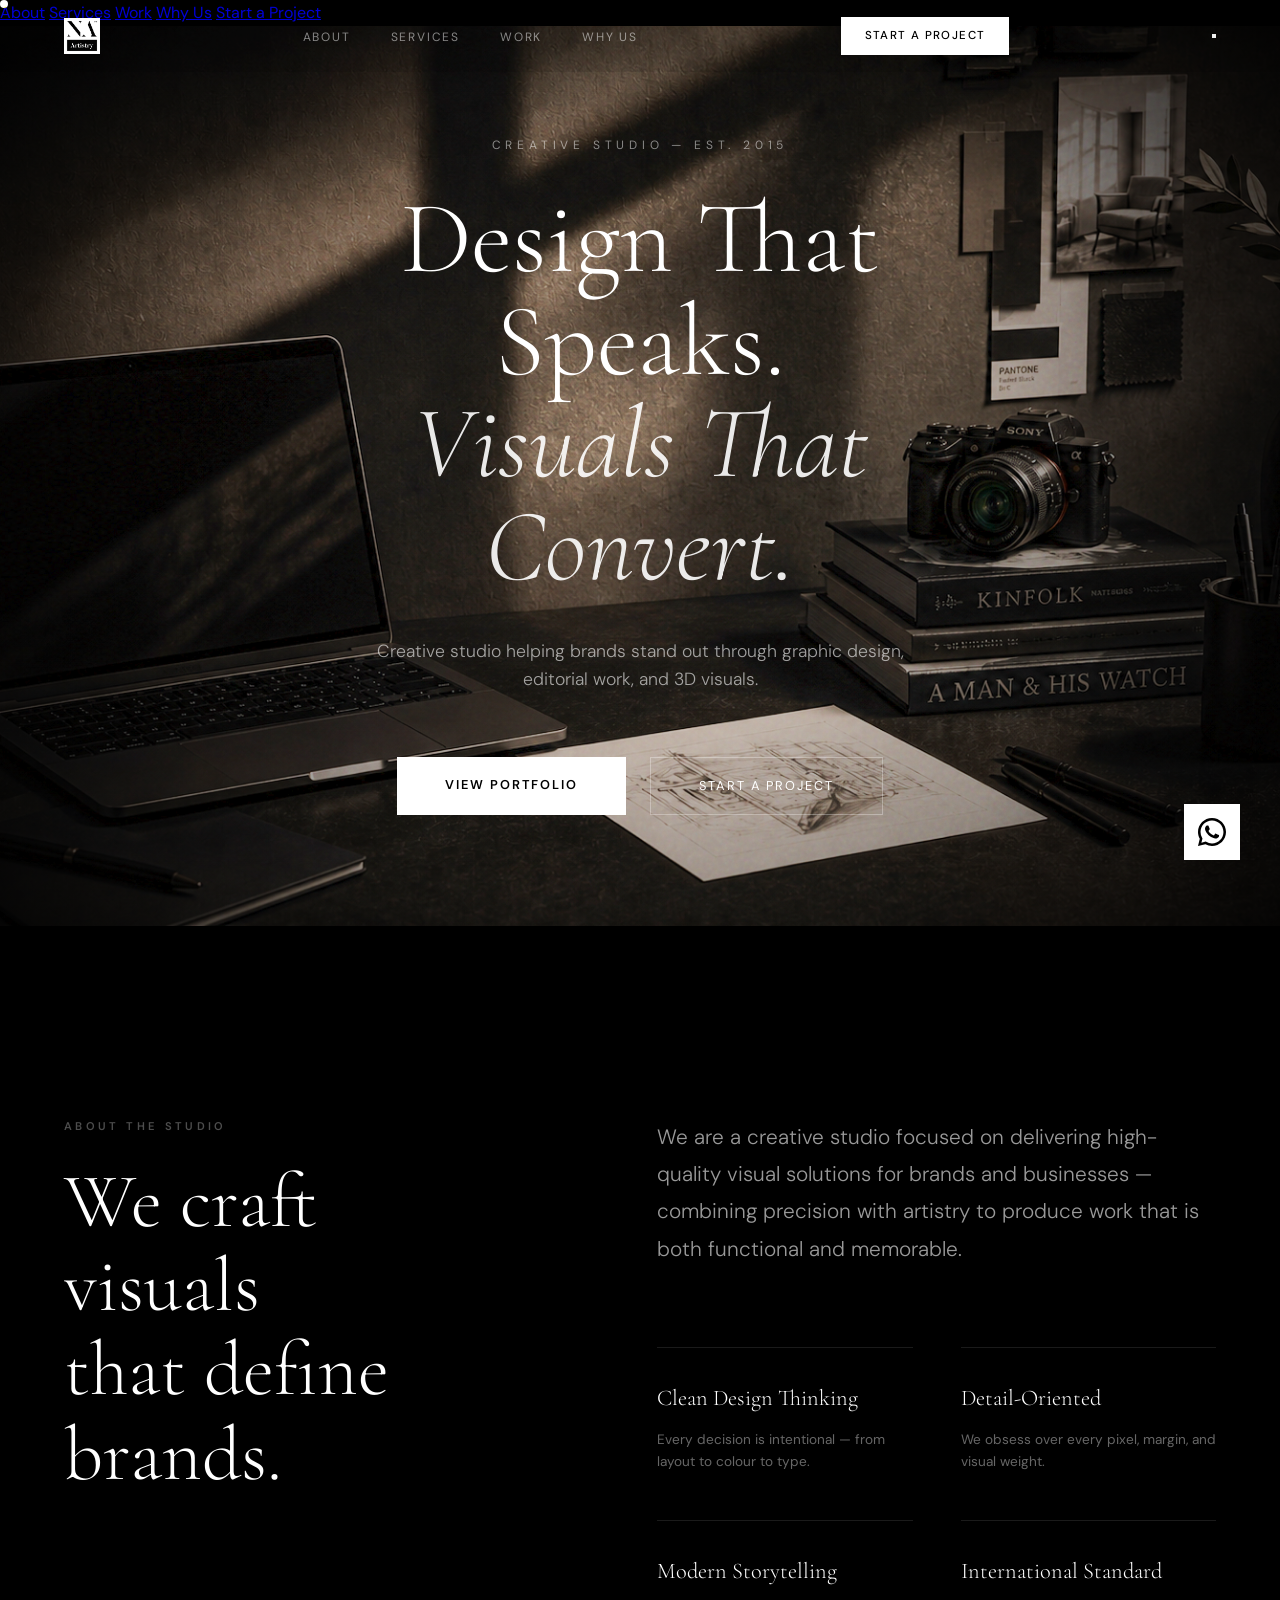
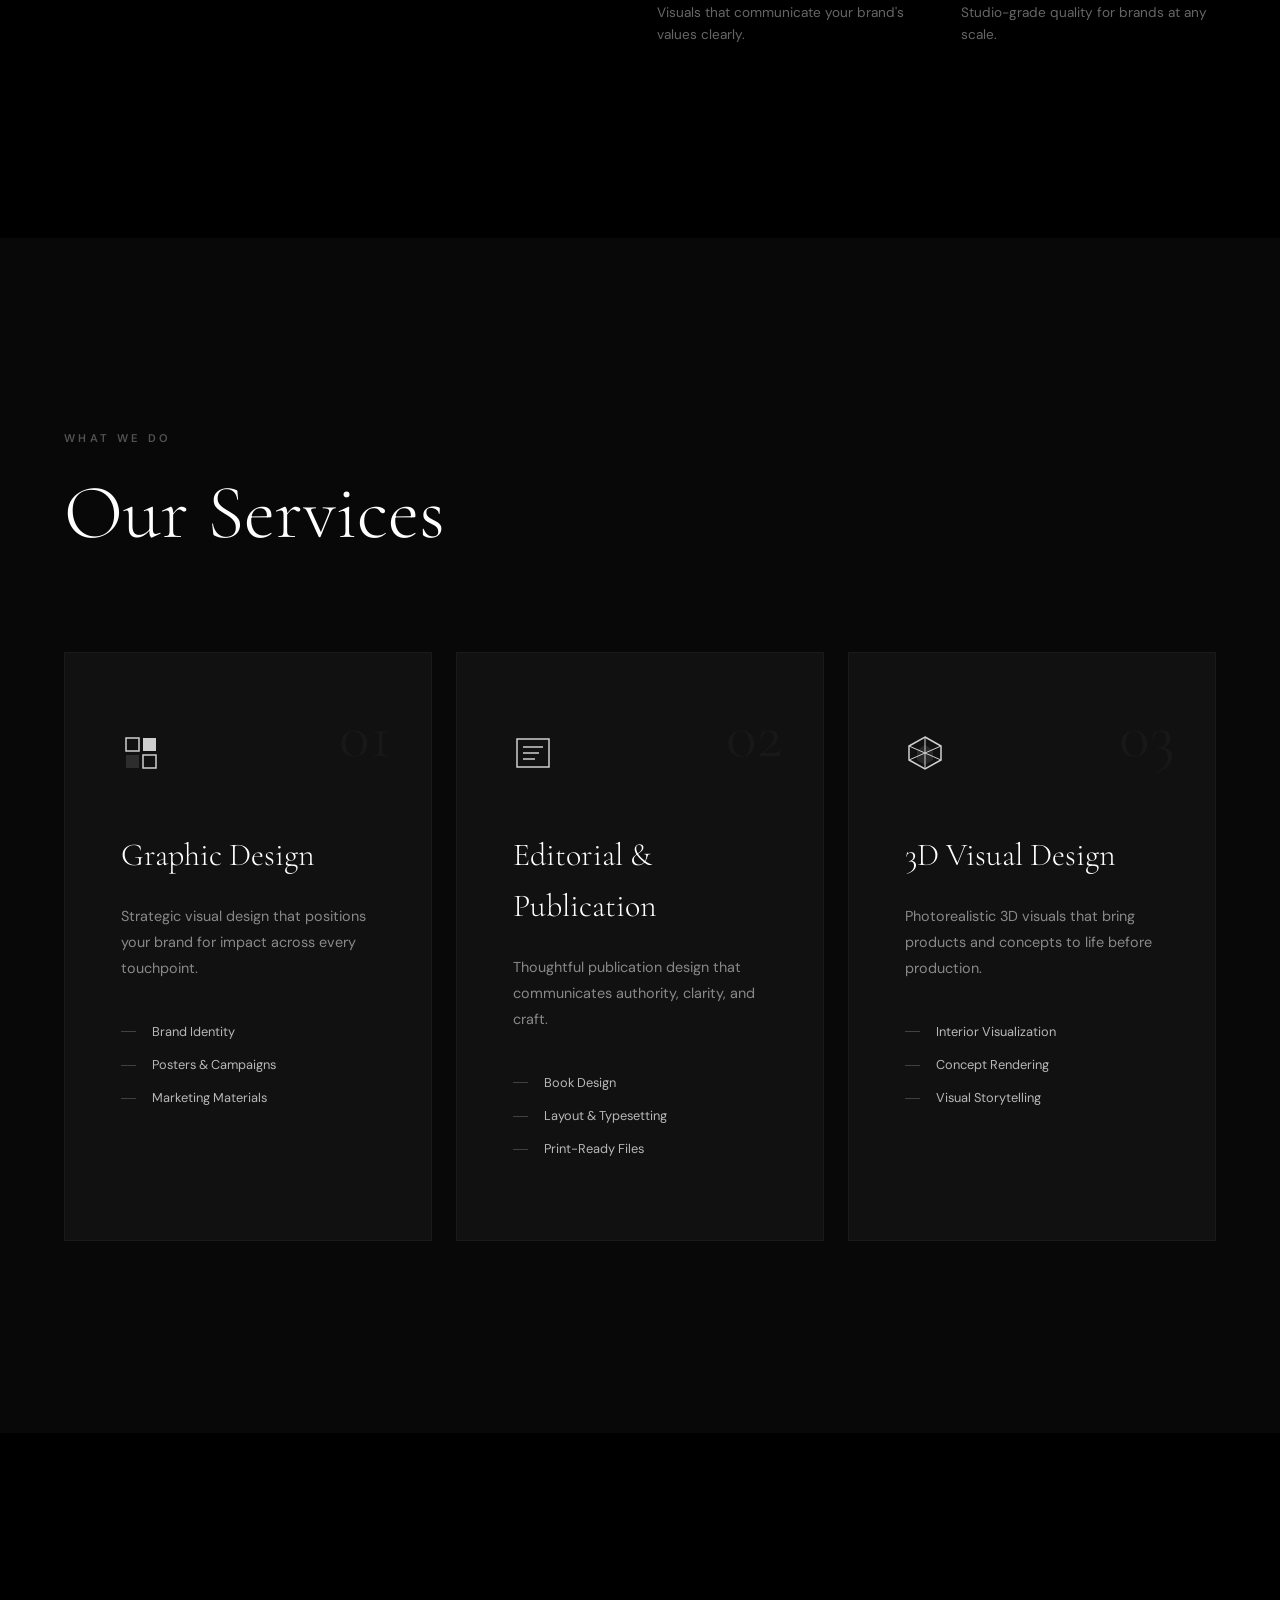
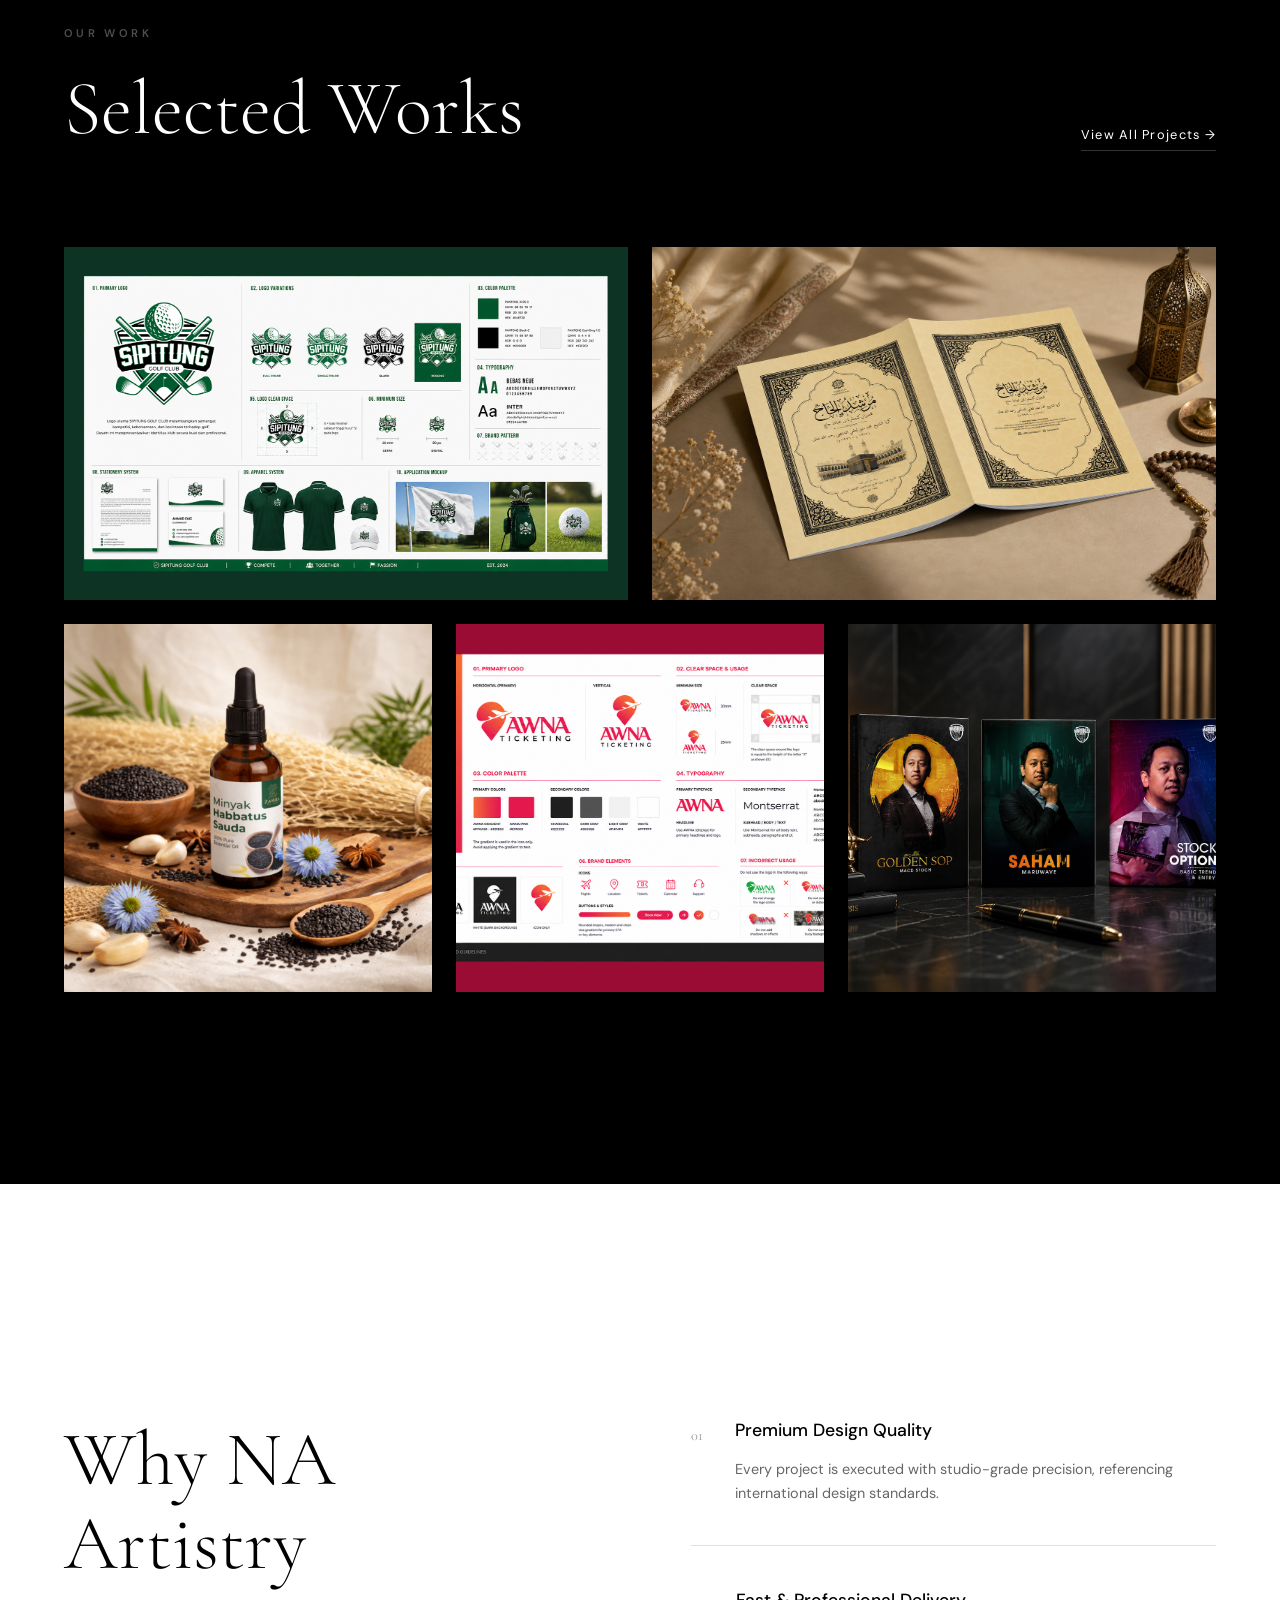
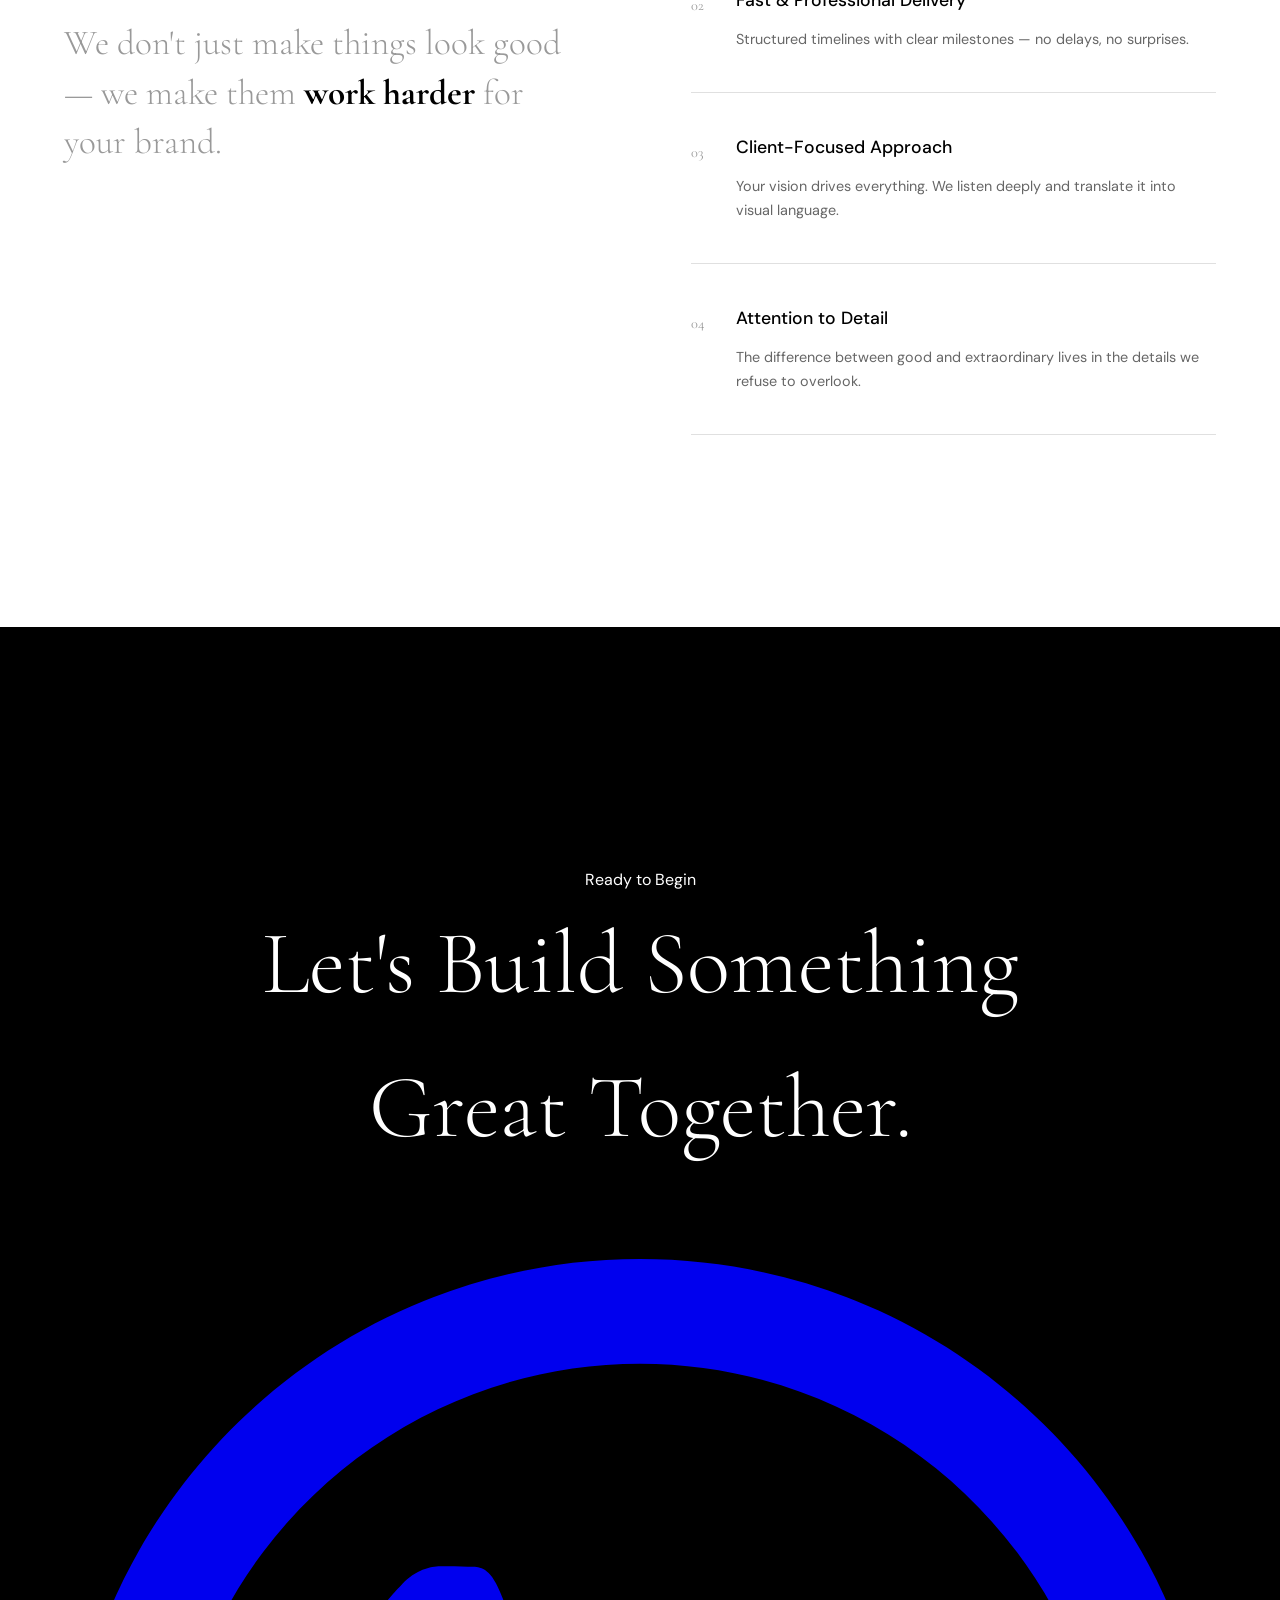
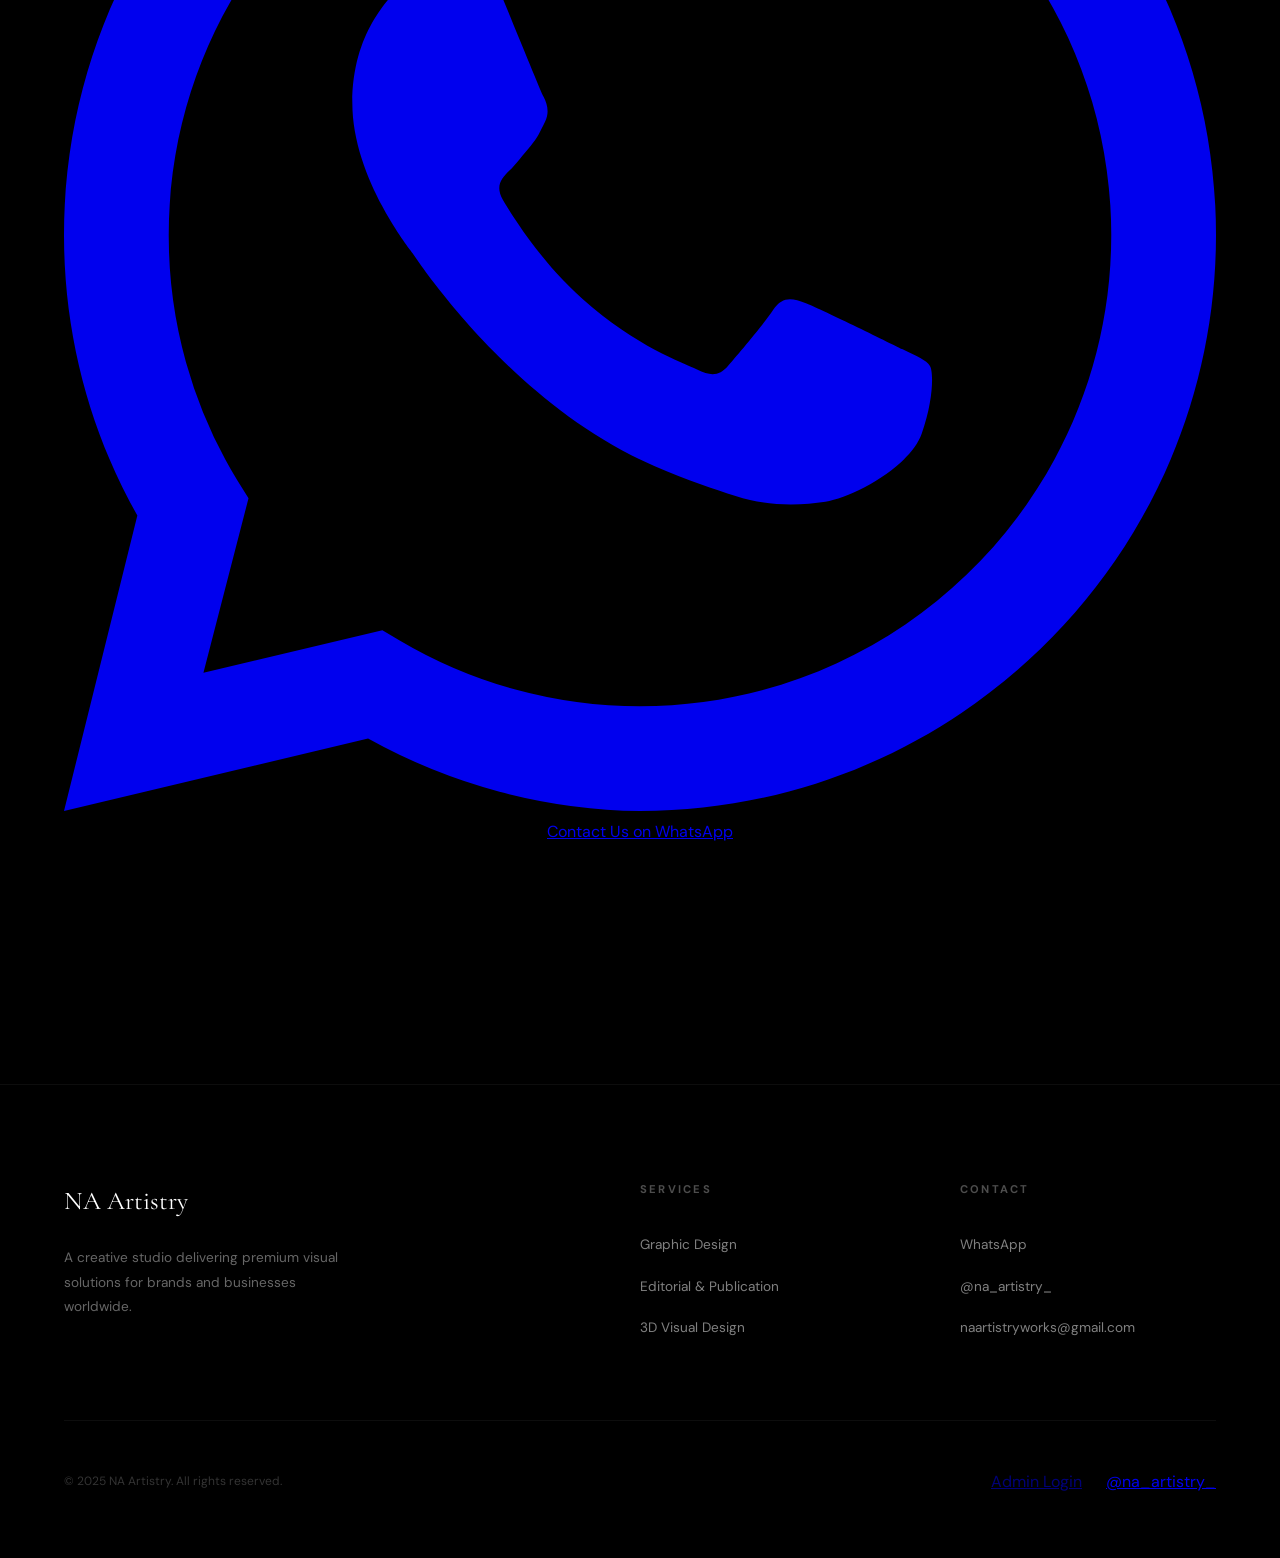
==== commit 33254a89: "repair2" ====
--- a/index.html
+++ b/index.html
@@ -5,1217 +5,50 @@
   <meta charset="UTF-8" />
   <meta name="viewport" content="width=device-width, initial-scale=1.0" />
   <title>NA Artistry — Creative Studio</title>
+  <meta name="description" content="NA Artistry is a premium creative studio specializing in graphic design, editorial publication, and high-fidelity 3D visualization. We craft visuals that define brands.">
+  <meta name="keywords" content="Graphic Design, 3D Visualization, Editorial Design, Branding, Creative Studio, Malaysia Design">
+  <meta name="author" content="NA Artistry">
+  
+  <!-- Open Graph / Facebook -->
+  <meta property="og:type" content="website">
+  <meta property="og:url" content="https://naartistry.github.io/">
+  <meta property="og:title" content="NA Artistry — Creative Studio">
+  <meta property="og:description" content="Premium visual solutions for brands. Graphic design, editorial work, and 3D visuals.">
+  <meta property="og:image" content="./LOGO.png">
+
+  <!-- Twitter -->
+  <meta property="twitter:card" content="summary_large_image">
+  <meta property="twitter:url" content="https://naartistry.github.io/">
+  <meta property="twitter:title" content="NA Artistry — Creative Studio">
+  <meta property="twitter:description" content="Premium visual solutions for brands. Graphic design, editorial work, and 3D visuals.">
+  <meta property="twitter:image" content="./LOGO.png">
+
+  <!-- Favicon -->
+  <link rel="icon" type="image/png" href="./LOGO.png">
+  <link rel="apple-touch-icon" href="./LOGO.png">
+
   <link rel="preconnect" href="https://fonts.googleapis.com">
   <link rel="preconnect" href="https://fonts.gstatic.com" crossorigin>
-  <link
-    href="https://fonts.googleapis.com/css2?family=Cormorant+Garamond:ital,wght@0,300;0,400;0,600;1,300;1,400&family=DM+Sans:ital,opsz,wght@0,9..40,200;0,9..40,300;0,9..40,400;0,9..40,500;1,9..40,300&display=swap"
-    rel="stylesheet">
-  <style>
-    *,
-    *::before,
-    *::after {
-      box-sizing: border-box;
-      margin: 0;
-      padding: 0;
-    }
-
-    :root {
-      --black: #000000;
-      --white: #FFFFFF;
-      --gray-light: #F5F5F5;
-      --gray-mid: #E0E0E0;
-      --gray-soft: #888888;
-      --gray-dark: #1A1A1A;
-      --font-display: 'Cormorant Garamond', Georgia, serif;
-      --font-body: 'DM Sans', system-ui, sans-serif;
-      --nav-h: 72px;
-      --ease: cubic-bezier(0.25, 0.46, 0.45, 0.94);
-    }
-
-    html {
-      scroll-behavior: smooth;
-    }
-
-    body {
-      font-family: var(--font-body);
-      background: var(--white);
-      color: var(--black);
-      overflow-x: hidden;
-      -webkit-font-smoothing: antialiased;
-    }
-
-    /* ── SCROLLBAR ── */
-    ::-webkit-scrollbar {
-      width: 3px;
-    }
-
-    ::-webkit-scrollbar-track {
-      background: var(--black);
-    }
-
-    ::-webkit-scrollbar-thumb {
-      background: var(--gray-soft);
-    }
-
-    /* ── CUSTOM CURSOR ── */
-    .cursor-dot {
-      position: fixed;
-      width: 8px;
-      height: 8px;
-      background: var(--white);
-      border-radius: 50%;
-      pointer-events: none;
-      z-index: 9999;
-      transition: transform 0.15s var(--ease), opacity 0.15s;
-      mix-blend-mode: difference;
-    }
-
-    .cursor-dot.hover {
-      transform: scale(4);
-      opacity: 0.6;
-    }
-
-    /* ── NAV ── */
-    nav {
-      position: fixed;
-      top: 0;
-      left: 0;
-      right: 0;
-      height: var(--nav-h);
-      display: flex;
-      align-items: center;
-      justify-content: space-between;
-      padding: 0 5vw;
-      z-index: 100;
-      transition: background 0.4s var(--ease), border-bottom 0.4s var(--ease);
-    }
-
-    nav.scrolled {
-      background: rgba(0, 0, 0, 0.92);
-      backdrop-filter: blur(16px);
-      -webkit-backdrop-filter: blur(16px);
-      border-bottom: 1px solid rgba(255, 255, 255, 0.06);
-    }
-
-    .nav-logo {
-      font-family: var(--font-display);
-      font-size: 1.35rem;
-      font-weight: 600;
-      letter-spacing: 0.08em;
-      color: var(--white);
-      text-decoration: none;
-    }
-
-    .nav-links {
-      display: flex;
-      gap: 2.5rem;
-      list-style: none;
-    }
-
-    .nav-links a {
-      color: rgba(255, 255, 255, 0.65);
-      text-decoration: none;
-      font-size: 0.78rem;
-      font-weight: 400;
-      letter-spacing: 0.12em;
-      text-transform: uppercase;
-      transition: color 0.25s;
-    }
-
-    .nav-links a:hover {
-      color: var(--white);
-    }
-
-    .nav-cta {
-      font-size: 0.75rem;
-      font-weight: 400;
-      letter-spacing: 0.12em;
-      text-transform: uppercase;
-      color: var(--black);
-      background: var(--white);
-      border: none;
-      padding: 0.55rem 1.4rem;
-      cursor: pointer;
-      text-decoration: none;
-      transition: background 0.25s, color 0.25s;
-    }
-
-    .nav-cta:hover {
-      background: var(--gray-mid);
-    }
-
-    /* Hamburger */
-    .hamburger {
-      display: none;
-      flex-direction: column;
-      gap: 5px;
-      cursor: pointer;
-      padding: 4px;
-      background: none;
-      border: none;
-    }
-
-    .hamburger span {
-      display: block;
-      width: 24px;
-      height: 1.5px;
-      background: var(--white);
-      transition: transform 0.3s, opacity 0.3s;
-    }
-
-    .hamburger.open span:nth-child(1) {
-      transform: translateY(6.5px) rotate(45deg);
-    }
-
-    .hamburger.open span:nth-child(2) {
-      opacity: 0;
-    }
-
-    .hamburger.open span:nth-child(3) {
-      transform: translateY(-6.5px) rotate(-45deg);
-    }
-
-    /* Mobile menu */
-    .mobile-menu {
-      display: none;
-      position: fixed;
-      inset: 0;
-      background: var(--black);
-      z-index: 99;
-      flex-direction: column;
-      align-items: center;
-      justify-content: center;
-      gap: 2.5rem;
-      opacity: 0;
-      pointer-events: none;
-      transition: opacity 0.35s var(--ease);
-    }
-
-    .mobile-menu.open {
-      opacity: 1;
-      pointer-events: all;
-    }
-
-    .mobile-menu a {
-      font-family: var(--font-display);
-      font-size: 2.5rem;
-      color: var(--white);
-      text-decoration: none;
-      font-weight: 300;
-      letter-spacing: 0.04em;
-    }
-
-    /* ── HERO SLIDER ── */
-    #hero {
-      position: relative;
-      height: 100svh;
-      min-height: 600px;
-      background: var(--black);
-      display: flex;
-      align-items: center;
-      justify-content: center;
-      overflow: hidden;
-    }
-
-    .hero-slides-wrapper {
-      position: absolute;
-      inset: 0;
-      width: 100%;
-      height: 100%;
-    }
-
-    .hero-slide {
-      position: absolute;
-      inset: 0;
-      width: 100%;
-      height: 100%;
-      opacity: 0;
-      visibility: hidden;
-      transition: opacity 0.8s var(--ease), visibility 0.8s;
-      z-index: 1;
-      display: flex;
-      align-items: center;
-      justify-content: center;
-    }
-
-    .hero-slide.active {
-      opacity: 1;
-      visibility: visible;
-      z-index: 2;
-    }
-
-    /* Background images for slides with placeholder gradients */
-    .slide-bg {
-      position: absolute;
-      inset: 0;
-      width: 100%;
-      height: 100%;
-      background-size: cover;
-      background-position: center;
-      background-repeat: no-repeat;
-      transform: scale(1);
-      transition: transform 6s linear;
-    }
-
-    .hero-slide.active .slide-bg {
-      transform: scale(1.05);
-      /* Parallax zoom effect */
-    }
-
-    .slide-bg-1 {
-      background: url('BACK.png') center center / cover no-repeat;
-      opacity: 0.8;
-    }
-
-    .slide-bg-2 {
-      background: url('3D HEADER.jpg') center center / cover no-repeat;
-      opacity: 0.8;
-    }
-
-    .slide-bg-3 {
-      background: url('HEADER BRAND.png') center center / cover no-repeat;
-      opacity: 0.8;
-    }
-
-    /* Dark overlay + subtle grid texture (Cinematic Effects) */
-    .hero-vignette {
-      position: absolute;
-      inset: 0;
-      background:
-        linear-gradient(rgba(255, 255, 255, 0.03) 1px, transparent 1px),
-        linear-gradient(90deg, rgba(255, 255, 255, 0.03) 1px, transparent 1px),
-        linear-gradient(to bottom, rgba(0, 0, 0, 0.62) 0%, rgba(0, 0, 0, 0.72) 100%),
-        radial-gradient(circle at center, transparent 0%, rgba(0, 0, 0, 0.8) 150%);
-      background-size: 80px 80px, 80px 80px, 100% 100%, 100% 100%;
-      pointer-events: none;
-      z-index: 1;
-    }
-
-    /* Grain/Noise texture */
-    .hero-noise {
-      position: absolute;
-      inset: 0;
-      pointer-events: none;
-      z-index: 2;
-      opacity: 0.4;
-      background-image: url("data:image/svg+xml,%3Csvg viewBox='0 0 200 200' xmlns='http://www.w3.org/2000/svg'%3E%3Cfilter id='noiseFilter'%3E%3CfeTurbulence type='fractalNoise' baseFrequency='0.65' numOctaves='3' stitchTiles='stitch'/%3E%3C/filter%3E%3Crect width='100%25' height='100%25' filter='url(%23noiseFilter)'/%3E%3C/svg%3E");
-      mix-blend-mode: overlay;
-    }
-
-    /* Content styling */
-    .slide-content {
-      position: relative;
-      z-index: 3;
-      text-align: center;
-      padding: 0 5vw;
-      max-width: 960px;
-      /* Reset animations to play on slide change */
-      opacity: 0;
-      transform: translateY(20px);
-      transition: opacity 0.8s 0.2s var(--ease), transform 0.8s 0.2s var(--ease);
-    }
-
-    .hero-slide.active .slide-content {
-      opacity: 1;
-      transform: translateY(0);
-    }
-
-    .hero-eyebrow {
-      font-size: 0.72rem;
-      font-weight: 400;
-      letter-spacing: 0.28em;
-      text-transform: uppercase;
-      color: var(--white);
-      margin-bottom: 2rem;
-    }
-
-    .hero-title {
-      font-family: var(--font-display);
-      font-size: clamp(3rem, 8vw, 7.5rem);
-      font-weight: 300;
-      line-height: 1.05;
-      color: var(--white);
-      letter-spacing: -0.01em;
-      margin-bottom: 2rem;
-    }
-
-    .hero-title em {
-      font-style: italic;
-      font-weight: 300;
-      color: var(--white);
-    }
-
-    .hero-sub {
-      font-size: clamp(0.9rem, 1.8vw, 1.05rem);
-      font-weight: 300;
-      color: var(--white);
-      line-height: 1.7;
-      max-width: 520px;
-      margin: 0 auto 3rem;
-    }
-
-    /* Buttons inside slider */
-    .hero-btns {
-      display: flex;
-      gap: 1rem;
-      justify-content: center;
-      flex-wrap: wrap;
-    }
-
-    .btn-primary {
-      display: inline-block;
-      padding: 0.85rem 2.2rem;
-      background: var(--white);
-      color: var(--black);
-      font-size: 0.78rem;
-      font-weight: 500;
-      letter-spacing: 0.14em;
-      text-transform: uppercase;
-      text-decoration: none;
-      border: none;
-      cursor: pointer;
-      transition: background 0.25s, color 0.25s, transform 0.2s;
-    }
-
-    .btn-primary:hover {
-      background: var(--gray-mid);
-      transform: translateY(-2px);
-    }
-
-    .btn-outline {
-      display: inline-block;
-      padding: 0.85rem 2.2rem;
-      background: transparent;
-      color: var(--white);
-      font-size: 0.78rem;
-      font-weight: 400;
-      letter-spacing: 0.14em;
-      text-transform: uppercase;
-      text-decoration: none;
-      border: 1px solid rgba(255, 255, 255, 0.25);
-      cursor: pointer;
-      transition: border-color 0.25s, color 0.25s, transform 0.2s;
-    }
-
-    .btn-outline:hover {
-      border-color: var(--white);
-      transform: translateY(-2px);
-    }
-
-    /* Dot Navigation */
-    .hero-dots {
-      position: absolute;
-      bottom: 2.5rem;
-      right: 5vw;
-      display: flex;
-      gap: 12px;
-      z-index: 10;
-    }
-
-    .dot {
-      width: 10px;
-      height: 10px;
-      border-radius: 50%;
-      background: transparent;
-      border: 1px solid rgba(255, 255, 255, 0.5);
-      cursor: pointer;
-      padding: 0;
-      transition: background 0.3s var(--ease), border-color 0.3s;
-    }
-
-    .dot.active {
-      background: var(--white);
-      border-color: var(--white);
-    }
-
-    .dot:hover {
-      border-color: var(--white);
-    }
-
-    .hero-scroll {
-      position: absolute;
-      bottom: 2.5rem;
-      left: 50%;
-      transform: translateX(-50%);
-      display: flex;
-      flex-direction: column;
-      align-items: center;
-      gap: 0.5rem;
-      color: rgba(255, 255, 255, 0.3);
-      font-size: 0.65rem;
-      letter-spacing: 0.2em;
-      text-transform: uppercase;
-      opacity: 0;
-      animation: fadeIn 1s 1.4s forwards;
-      z-index: 10;
-    }
-
-    .hero-scroll-line {
-      width: 1px;
-      height: 40px;
-      background: rgba(255, 255, 255, 0.2);
-      animation: lineGrow 1.5s 1.6s var(--ease) forwards;
-      transform-origin: top;
-      transform: scaleY(0);
-    }
-
-    /* ── SECTION COMMON ── */
-    section {
-      padding: 9rem 5vw;
-    }
-
-    .section-label {
-      font-size: 0.65rem;
-      font-weight: 500;
-      letter-spacing: 0.28em;
-      text-transform: uppercase;
-      color: var(--gray-soft);
-      margin-bottom: 1.2rem;
-    }
-
-    .section-title {
-      font-family: var(--font-display);
-      font-size: clamp(2.2rem, 5vw, 4.2rem);
-      font-weight: 300;
-      line-height: 1.1;
-      letter-spacing: -0.01em;
-    }
-
-    /* ── ABOUT ── */
-    #about {
-      background: var(--black);
-    }
-
-    .about-grid {
-      display: grid;
-      grid-template-columns: 1fr 1fr;
-      gap: 5vw;
-      align-items: end;
-      margin-top: 5rem;
-    }
-
-    .about-left .section-label {
-      color: rgba(255, 255, 255, 0.35);
-    }
-
-    .about-left .section-title {
-      color: var(--white);
-    }
-
-    .about-right {
-      padding-bottom: 0.5rem;
-    }
-
-    .about-intro {
-      font-size: 1.1rem;
-      font-weight: 300;
-      color: rgba(255, 255, 255, 0.55);
-      line-height: 1.75;
-      margin-bottom: 3rem;
-    }
-
-    .about-highlights {
-      display: grid;
-      grid-template-columns: 1fr 1fr;
-      gap: 1.5rem 2rem;
-    }
-
-    .highlight-item {
-      border-top: 1px solid rgba(255, 255, 255, 0.1);
-      padding-top: 1.2rem;
-    }
-
-    .highlight-item h4 {
-      font-family: var(--font-display);
-      font-size: 1.15rem;
-      font-weight: 400;
-      color: var(--white);
-      margin-bottom: 0.4rem;
-    }
-
-    .highlight-item p {
-      font-size: 0.82rem;
-      font-weight: 300;
-      color: rgba(255, 255, 255, 0.4);
-      line-height: 1.6;
-    }
-
-    /* ── SERVICES ── */
-    #services {
-      background: var(--gray-light);
-    }
-
-    .services-header {
-      margin-bottom: 5rem;
-    }
-
-    .services-grid {
-      display: grid;
-      grid-template-columns: repeat(3, 1fr);
-      gap: 1px;
-      background: var(--gray-mid);
-      border: 1px solid var(--gray-mid);
-    }
-
-    .service-card {
-      background: var(--white);
-      padding: 3.5rem 2.5rem;
-      transition: background 0.3s var(--ease);
-      position: relative;
-      overflow: hidden;
-    }
-
-    .service-card::after {
-      content: '';
-      position: absolute;
-      bottom: 0;
-      left: 0;
-      width: 100%;
-      height: 2px;
-      background: var(--black);
-      transform: scaleX(0);
-      transform-origin: left;
-      transition: transform 0.4s var(--ease);
-    }
-
-    .service-card:hover {
-      background: var(--gray-light);
-    }
-
-    .service-card:hover::after {
-      transform: scaleX(1);
-    }
-
-    .service-icon {
-      width: 40px;
-      height: 40px;
-      margin-bottom: 2rem;
-      opacity: 0.8;
-    }
-
-    .service-num {
-      font-family: var(--font-display);
-      font-size: 3.5rem;
-      font-weight: 300;
-      color: rgba(0, 0, 0, 0.06);
-      position: absolute;
-      top: 1.5rem;
-      right: 2rem;
-      line-height: 1;
-    }
-
-    .service-card h3 {
-      font-family: var(--font-display);
-      font-size: 1.6rem;
-      font-weight: 400;
-      margin-bottom: 1rem;
-      letter-spacing: 0.01em;
-    }
-
-    .service-card p {
-      font-size: 0.85rem;
-      font-weight: 300;
-      color: var(--gray-soft);
-      line-height: 1.65;
-      margin-bottom: 1.8rem;
-    }
-
-    .service-list {
-      list-style: none;
-      display: flex;
-      flex-direction: column;
-      gap: 0.5rem;
-    }
-
-    .service-list li {
-      font-size: 0.78rem;
-      font-weight: 400;
-      letter-spacing: 0.06em;
-      color: var(--black);
-      display: flex;
-      align-items: center;
-      gap: 0.6rem;
-    }
-
-    .service-list li::before {
-      content: '';
-      display: inline-block;
-      width: 16px;
-      height: 1px;
-      background: var(--black);
-      flex-shrink: 0;
-    }
-
-    /* ── PORTFOLIO ── */
-    #portfolio {
-      background: var(--black);
-    }
-
-    #portfolio .section-label {
-      color: rgba(255, 255, 255, 0.35);
-    }
-
-    #portfolio .section-title {
-      color: var(--white);
-    }
-
-    .portfolio-header {
-      display: flex;
-      align-items: flex-end;
-      justify-content: space-between;
-      margin-bottom: 4rem;
-      flex-wrap: wrap;
-      gap: 1.5rem;
-    }
-
-    .portfolio-link {
-      font-size: 0.75rem;
-      letter-spacing: 0.16em;
-      text-transform: uppercase;
-      color: rgba(255, 255, 255, 0.4);
-      text-decoration: none;
-      border-bottom: 1px solid rgba(255, 255, 255, 0.15);
-      padding-bottom: 2px;
-      transition: color 0.25s, border-color 0.25s;
-    }
-
-    .portfolio-link:hover {
-      color: var(--white);
-      border-color: var(--white);
-    }
-
-    .portfolio-grid {
-      display: grid;
-      grid-template-columns: repeat(12, 1fr);
-      gap: 1.5rem;
-    }
-
-    .p-item {
-      position: relative;
-      overflow: hidden;
-      cursor: pointer;
-      background: var(--gray-dark);
-      display: block;
-      text-decoration: none;
-    }
-
-    .p-item:nth-child(1) {
-      grid-column: 1 / 7;
-      grid-row: 1;
-      aspect-ratio: 16/10;
-    }
-
-    .p-item:nth-child(2) {
-      grid-column: 7 / 13;
-      grid-row: 1;
-      aspect-ratio: 16/10;
-    }
-
-    .p-item:nth-child(3) {
-      grid-column: 1 / 5;
-      grid-row: 2;
-      aspect-ratio: 16/10;
-    }
-
-    .p-item:nth-child(4) {
-      grid-column: 5 / 9;
-      grid-row: 2;
-      aspect-ratio: 16/10;
-    }
-
-    .p-item:nth-child(5) {
-      grid-column: 9 / 13;
-      grid-row: 2;
-      aspect-ratio: 16/10;
-    }
-
-    .p-bg {
-      width: 100%;
-      height: 100%;
-      position: absolute;
-      inset: 0;
-      transition: transform 0.6s var(--ease);
-      display: flex;
-      align-items: center;
-      justify-content: center;
-    }
-
-    .p-item:hover .p-bg {
-      transform: scale(1.04);
-    }
-
-    /* Placeholder fills */
-    .p-item:nth-child(1) .p-bg {
-      background: linear-gradient(135deg, #111 0%, #222 50%, #151515 100%);
-    }
-
-    .p-item:nth-child(2) .p-bg {
-      background: linear-gradient(135deg, #1a1a1a 0%, #0d0d0d 100%);
-    }
-
-    .p-item:nth-child(3) .p-bg {
-      background: linear-gradient(135deg, #0f0f0f 0%, #1e1e1e 100%);
-    }
-
-    .p-item:nth-child(4) .p-bg {
-      background: linear-gradient(135deg, #181818 0%, #0a0a0a 100%);
-    }
-
-    .p-item:nth-child(5) .p-bg {
-      background: linear-gradient(135deg, #141414 0%, #1c1c1c 100%);
-    }
-
-    /* placeholder art */
-    .p-art {
-      opacity: 0.12;
-      pointer-events: none;
-    }
-
-    .p-overlay {
-      position: absolute;
-      inset: 0;
-      background: rgba(0, 0, 0, 0.75);
-      display: flex;
-      flex-direction: column;
-      justify-content: flex-end;
-      padding: 2rem;
-      opacity: 0;
-      transition: opacity 0.35s var(--ease);
-    }
-
-    .p-item:hover .p-overlay {
-      opacity: 1;
-    }
-
-    .p-tag {
-      font-size: 0.65rem;
-      font-weight: 500;
-      letter-spacing: 0.2em;
-      text-transform: uppercase;
-      color: rgba(255, 255, 255, 0.5);
-      margin-bottom: 0.5rem;
-    }
-
-    .p-name {
-      font-family: var(--font-display);
-      font-size: 1.4rem;
-      font-weight: 400;
-      color: var(--white);
-      line-height: 1.2;
-    }
-
-    .p-arrow {
-      position: absolute;
-      top: 1.5rem;
-      right: 1.5rem;
-      width: 32px;
-      height: 32px;
-      border: 1px solid rgba(255, 255, 255, 0.3);
-      display: flex;
-      align-items: center;
-      justify-content: center;
-      color: var(--white);
-      font-size: 0.9rem;
-      transform: rotate(-45deg) scale(0.8);
-      opacity: 0;
-      transition: transform 0.3s var(--ease), opacity 0.3s;
-    }
-
-    .p-item:hover .p-arrow {
-      opacity: 1;
-      transform: rotate(0deg) scale(1);
-    }
-
-    /* ── WHY US ── */
-    #why {
-      background: var(--white);
-    }
-
-    .why-grid {
-      display: grid;
-      grid-template-columns: 1fr 1fr;
-      gap: 5vw;
-      margin-top: 5rem;
-      align-items: start;
-    }
-
-    .why-left-copy {
-      font-family: var(--font-display);
-      font-size: clamp(1.5rem, 3vw, 2.4rem);
-      font-weight: 300;
-      line-height: 1.4;
-      color: rgba(0, 0, 0, 0.35);
-      max-width: 420px;
-    }
-
-    .why-left-copy strong {
-      color: var(--black);
-      font-weight: 400;
-    }
-
-    .why-points {
-      display: flex;
-      flex-direction: column;
-    }
-
-    .why-point {
-      display: grid;
-      grid-template-columns: auto 1fr;
-      gap: 0 1.5rem;
-      align-items: start;
-      padding: 1.8rem 0;
-      border-bottom: 1px solid var(--gray-mid);
-      transition: background 0.2s;
-    }
-
-    .why-point:first-child {
-      border-top: 1px solid var(--gray-mid);
-    }
-
-    .why-num {
-      font-family: var(--font-display);
-      font-size: 0.85rem;
-      font-weight: 300;
-      color: var(--gray-soft);
-      padding-top: 0.1rem;
-      min-width: 2rem;
-    }
-
-    .why-content h4 {
-      font-size: 0.95rem;
-      font-weight: 500;
-      margin-bottom: 0.35rem;
-      letter-spacing: 0.02em;
-    }
-
-    .why-content p {
-      font-size: 0.83rem;
-      font-weight: 300;
-      color: var(--gray-soft);
-      line-height: 1.65;
-    }
-
-    /* ── CTA ── */
-    #cta {
-      background: var(--black);
-      text-align: center;
-      padding: 10rem 5vw;
-    }
-
-    .cta-label {
-      font-size: 0.65rem;
-      font-weight: 500;
-      letter-spacing: 0.28em;
-      text-transform: uppercase;
-      color: rgba(255, 255, 255, 0.3);
-      margin-bottom: 1.5rem;
-    }
-
-    .cta-title {
-      font-family: var(--font-display);
-      font-size: clamp(2.5rem, 7vw, 6.5rem);
-      font-weight: 300;
-      color: var(--white);
-      line-height: 1.05;
-      max-width: 800px;
-      margin: 0 auto 3.5rem;
-      letter-spacing: -0.01em;
-    }
-
-    .btn-wa {
-      display: inline-flex;
-      align-items: center;
-      gap: 0.75rem;
-      padding: 1rem 2.5rem;
-      background: var(--white);
-      color: var(--black);
-      font-size: 0.82rem;
-      font-weight: 500;
-      letter-spacing: 0.14em;
-      text-transform: uppercase;
-      text-decoration: none;
-      border: none;
-      cursor: pointer;
-      transition: background 0.25s, transform 0.2s;
-    }
-
-    .btn-wa:hover {
-      background: var(--gray-mid);
-      transform: translateY(-3px);
-    }
-
-    .btn-wa svg {
-      width: 18px;
-      height: 18px;
-      flex-shrink: 0;
-    }
-
-    /* ── FOOTER ── */
-    footer {
-      background: var(--black);
-      border-top: 1px solid rgba(255, 255, 255, 0.07);
-      padding: 4rem 5vw 2.5rem;
-    }
-
-    .footer-top {
-      display: grid;
-      grid-template-columns: 1.5fr 1fr 1fr;
-      gap: 3rem;
-      padding-bottom: 3rem;
-      border-bottom: 1px solid rgba(255, 255, 255, 0.07);
-      margin-bottom: 2rem;
-    }
-
-    .footer-brand {
-      font-family: var(--font-display);
-      font-size: 1.4rem;
-      font-weight: 400;
-      color: var(--white);
-      margin-bottom: 1rem;
-      letter-spacing: 0.04em;
-    }
-
-    .footer-desc {
-      font-size: 0.82rem;
-      font-weight: 300;
-      color: rgba(255, 255, 255, 0.35);
-      line-height: 1.7;
-      max-width: 240px;
-    }
-
-    .footer-col h5 {
-      font-size: 0.65rem;
-      font-weight: 500;
-      letter-spacing: 0.22em;
-      text-transform: uppercase;
-      color: rgba(255, 255, 255, 0.35);
-      margin-bottom: 1.3rem;
-    }
-
-    .footer-col ul {
-      list-style: none;
-      display: flex;
-      flex-direction: column;
-      gap: 0.7rem;
-    }
-
-    .footer-col ul li a,
-    .footer-col ul li {
-      font-size: 0.84rem;
-      font-weight: 300;
-      color: rgba(255, 255, 255, 0.55);
-      text-decoration: none;
-      transition: color 0.2s;
-    }
-
-    .footer-col ul li a:hover {
-      color: var(--white);
-    }
-
-    .footer-bottom {
-      display: flex;
-      justify-content: space-between;
-      align-items: center;
-      flex-wrap: wrap;
-      gap: 1rem;
-    }
-
-    .footer-copy {
-      font-size: 0.75rem;
-      font-weight: 300;
-      color: rgba(255, 255, 255, 0.2);
-    }
-
-    .footer-ig {
-      font-size: 0.75rem;
-      font-weight: 400;
-      letter-spacing: 0.1em;
-      color: rgba(255, 255, 255, 0.35);
-      text-decoration: none;
-      transition: color 0.2s;
-    }
-
-    .footer-ig:hover {
-      color: var(--white);
-    }
-
-    /* ── WHATSAPP FAB ── */
-    .wa-fab {
-      position: fixed;
-      bottom: 2rem;
-      right: 2rem;
-      width: 54px;
-      height: 54px;
-      background: var(--white);
-      color: var(--black);
-      border-radius: 0;
-      display: flex;
-      align-items: center;
-      justify-content: center;
-      box-shadow: 0 4px 24px rgba(0, 0, 0, 0.2);
-      text-decoration: none;
-      z-index: 200;
-      transition: transform 0.25s var(--ease), box-shadow 0.25s;
-    }
-
-    .wa-fab:hover {
-      transform: translateY(-4px);
-      box-shadow: 0 8px 32px rgba(0, 0, 0, 0.3);
-    }
-
-    .wa-fab svg {
-      width: 24px;
-      height: 24px;
-    }
-
-    /* ── ANIMATIONS ── */
-    @keyframes fadeUp {
-      from {
-        opacity: 0;
-        transform: translateY(28px);
-      }
-
-      to {
-        opacity: 1;
-        transform: translateY(0);
-      }
-    }
-
-    @keyframes fadeIn {
-      from {
-        opacity: 0;
-      }
-
-      to {
-        opacity: 1;
-      }
-    }
-
-    @keyframes lineGrow {
-      from {
-        transform: scaleY(0);
-      }
-
-      to {
-        transform: scaleY(1);
-      }
-    }
-
-    /* Scroll reveal */
-    .reveal {
-      opacity: 0;
-      transform: translateY(32px);
-      transition: opacity 0.75s var(--ease), transform 0.75s var(--ease);
-    }
-
-    .reveal.visible {
-      opacity: 1;
-      transform: translateY(0);
-    }
-
-    .reveal-delay-1 {
-      transition-delay: 0.1s;
-    }
-
-    .reveal-delay-2 {
-      transition-delay: 0.2s;
-    }
-
-    .reveal-delay-3 {
-      transition-delay: 0.3s;
-    }
-
-    /* ── RESPONSIVE ── */
-    @media (max-width: 900px) {
-
-      .nav-links,
-      .nav-cta {
-        display: none;
-      }
-
-      .hamburger {
-        display: flex;
-      }
-
-      .mobile-menu {
-        display: flex;
-      }
-
-      .about-grid,
-      .why-grid {
-        grid-template-columns: 1fr;
-        gap: 3rem;
-      }
-
-      .services-grid {
-        grid-template-columns: 1fr;
-      }
-
-      .about-highlights {
-        grid-template-columns: 1fr 1fr;
-      }
-
-      .portfolio-grid {
-        grid-template-columns: 1fr 1fr;
-        gap: 1rem;
-      }
-
-      .p-item {
-        grid-column: auto !important;
-        grid-row: auto !important;
-        aspect-ratio: 4/3 !important;
-      }
-
-      .footer-top {
-        grid-template-columns: 1fr 1fr;
-      }
-
-      .footer-brand-col {
-        grid-column: 1 / -1;
-      }
-    }
-
-    @media (max-width: 600px) {
-      section {
-        padding: 6rem 5vw;
-      }
-
-      .hero-btns {
-        flex-direction: column;
-        align-items: center;
-      }
-
-      .portfolio-grid {
-        grid-template-columns: 1fr;
-      }
-
-      .footer-top {
-        grid-template-columns: 1fr;
-      }
-
-      .about-highlights {
-        grid-template-columns: 1fr;
-      }
-
-      .footer-bottom {
-        flex-direction: column;
-        align-items: flex-start;
-      }
-
-      .why-grid {
-        grid-template-columns: 1fr;
-      }
-    }
-  </style>
+  <link href="https://fonts.googleapis.com/css2?family=Cormorant+Garamond:ital,wght@0,300;0,400;0,600;1,300;1,400&family=DM+Sans:ital,opsz,wght@0,9..40,200;0,9..40,300;0,9..40,400;0,9..40,500;1,9..40,300&display=swap" rel="stylesheet">
+  
+  <!-- DEPLOYMENT SAFE CSS -->
+  <link rel="stylesheet" href="./style.css">
 </head>
 
 <body>
+  <!-- PRELOADER -->
+  <div id="preloader" style="position:fixed; inset:0; background:#000; z-index:10000; display:flex; align-items:center; justify-content:center; transition: opacity 0.6s var(--ease);">
+      <div style="width:40px; height:40px; border:2px solid rgba(255,255,255,0.1); border-top-color:#fff; border-radius:50%; animation: spin 1s linear infinite;"></div>
+  </div>
+  <style>@keyframes spin { to { transform: rotate(360deg); } }</style>
+  <script>window.addEventListener('load', () => { const p = document.getElementById('preloader'); p.style.opacity = '0'; setTimeout(() => p.remove(), 600); });</script>
+
   <div class="cursor-dot" id="cursorDot"></div>
 
   <!-- NAV -->
   <nav id="navbar">
     <a href="#hero" class="nav-logo" data-edit="Nav_LogoText">
-      <img src="LOGO.png" alt="NA Artistry" style="max-height: 36px; width: auto; display: block;">
+      <img src="./LOGO.png" alt="NA Artistry" style="max-height: 36px; width: auto; display: block;" loading="lazy">
     </a>
     <ul class="nav-links" data-edit="Nav_LinksList">
       <li><a href="#about">About</a></li>
@@ -1240,21 +73,19 @@
 
   <!-- HERO SLIDER -->
   <section id="hero" class="hero-slider">
-    <!-- Slides Wrapper -->
     <div class="hero-slides-wrapper" id="heroSlides">
 
       <!-- Slide 1 -->
       <div class="hero-slide active">
-        <div class="slide-bg slide-bg-1"></div>
+        <div class="slide-bg slide-bg-1" data-edit="Hero_Slide1_Image" data-cms-type="image"></div>
         <div class="hero-noise"></div>
         <div class="hero-vignette"></div>
         <div class="slide-content">
-          <p class="hero-eyebrow" data-edit="Hero_Slide1Eyebrow">Creative Studio — Est. 2024</p>
+          <p class="hero-eyebrow" data-edit="Hero_Slide1Eyebrow">Creative Studio — Est. 2015</p>
           <h1 class="hero-title" data-edit="Hero_Slide1Title">Design That Speaks.<br><em>Visuals That Convert.</em></h1>
-          <p class="hero-sub" data-edit="Hero_Slide1Sub">Creative studio helping brands stand out through graphic design, editorial work, and 3D
-            visuals.</p>
+          <p class="hero-sub" data-edit="Hero_Slide1Sub">Creative studio helping brands stand out through graphic design, editorial work, and 3D visuals.</p>
           <div class="hero-btns">
-            <a href="projects.html" class="btn-primary">View Portfolio</a>
+            <a href="./projects.html" class="btn-primary">View Portfolio</a>
             <a href="https://wa.me/601124043830?text=Hello%20NA%20Artistry,%20I%E2%80%99d%20like%20to%20discuss%20a%20potential%20project." target="_blank" rel="noopener" class="btn-outline">Start a Project</a>
           </div>
         </div>
@@ -1262,46 +93,47 @@
 
       <!-- Slide 2 -->
       <div class="hero-slide">
-        <div class="slide-bg slide-bg-2"></div>
+        <div class="slide-bg slide-bg-2" data-edit="Hero_Slide2_Image" data-cms-type="image"></div>
         <div class="hero-noise"></div>
         <div class="hero-vignette"></div>
         <div class="slide-content">
-          <p class="hero-eyebrow" data-edit="Hero_Slide2Eyebrow">Spatial Design</p>
+          <p class="hero-eyebrow" data-edit="Hero_Slide2Eyebrow">3D Visualization</p>
           <h1 class="hero-title" data-edit="Hero_Slide2Title">Visualizing Spaces<br><em>Before They Exist.</em></h1>
           <p class="hero-sub" data-edit="Hero_Slide2Sub">Photorealistic 3D rendering and architectural visualization for visionary projects.</p>
           <div class="hero-btns">
-            <a href="projects.html" class="btn-primary">View 3D Works</a>
+            <a href="./projects.html" class="btn-primary">View 3D Works</a>
           </div>
         </div>
       </div>
 
       <!-- Slide 3 -->
       <div class="hero-slide">
-        <div class="slide-bg slide-bg-3"></div>
+        <div class="slide-bg slide-bg-3" data-edit="Hero_Slide3_Image" data-cms-type="image"></div>
         <div class="hero-noise"></div>
         <div class="hero-vignette"></div>
         <div class="slide-content">
-          <p class="hero-eyebrow" data-edit="Hero_Slide3Eyebrow">Identity Systems</p>
+          <p class="hero-eyebrow" data-edit="Hero_Slide3Eyebrow">Branding & Identity</p>
           <h1 class="hero-title" data-edit="Hero_Slide3Title">Crafting Brands<br><em>With Precision.</em></h1>
           <p class="hero-sub" data-edit="Hero_Slide3Sub">Building cohesive, powerful brand identities that leave a lasting mark.</p>
           <div class="hero-btns">
-            <a href="projects.html" class="btn-primary">Explore Branding</a>
-          </div>
-        </div>
-      </div>
-
-    </div>
-
-    <!-- Dot Navigation -->
-    <div class="hero-dots" id="heroDots">
-      <button class="dot active" data-index="0" aria-label="Slide 1"></button>
-      <button class="dot" data-index="1" aria-label="Slide 2"></button>
-      <button class="dot" data-index="2" aria-label="Slide 3"></button>
-    </div>
-
+            <a href="./projects.html" class="btn-primary">Explore Branding</a>
+          </div>
+        </div>
+      </div>
+
+    </div>
+
+    <!-- Scroll Indicator -->
     <div class="hero-scroll">
+      <span>Scroll</span>
       <div class="hero-scroll-line"></div>
-      <span>Scroll</span>
+    </div>
+
+    <!-- Navigation Dots -->
+    <div class="hero-dots">
+      <div class="dot active"></div>
+      <div class="dot"></div>
+      <div class="dot"></div>
     </div>
   </section>
 
@@ -1310,11 +142,10 @@
     <div class="about-grid">
       <div class="about-left reveal">
         <p class="section-label" data-edit="About_Label">About the Studio</p>
-        <h2 class="section-title" style="color:var(--white);" data-edit="About_Title">We craft visuals<br>that define brands.</h2>
+        <h2 class="section-title" data-edit="About_Title">We craft visuals<br>that define brands.</h2>
       </div>
       <div class="about-right reveal reveal-delay-1">
-        <p class="about-intro" data-edit="About_Intro">We are a creative studio focused on delivering high-quality visual solutions for brands
-          and businesses — combining precision with artistry to produce work that is both functional and memorable.</p>
+        <p class="about-intro" data-edit="About_Intro">We are a creative studio focused on delivering high-quality visual solutions for brands and businesses — combining precision with artistry to produce work that is both functional and memorable.</p>
         <div class="about-highlights">
           <div class="highlight-item">
             <h4 data-edit="About_Highlight1Title">Clean Design Thinking</h4>
@@ -1344,14 +175,13 @@
       <h2 class="section-title" data-edit="Services_Title">Our Services</h2>
     </div>
     <div class="services-grid">
-
       <div class="service-card reveal">
         <span class="service-num">01</span>
         <svg class="service-icon" viewBox="0 0 40 40" fill="none" xmlns="http://www.w3.org/2000/svg">
-          <rect x="5" y="5" width="13" height="13" stroke="black" stroke-width="1.5" />
-          <rect x="22" y="5" width="13" height="13" fill="black" />
-          <rect x="5" y="22" width="13" height="13" fill="black" opacity="0.15" />
-          <rect x="22" y="22" width="13" height="13" stroke="black" stroke-width="1.5" />
+          <rect x="5" y="5" width="13" height="13" stroke="currentColor" stroke-width="1.5" />
+          <rect x="22" y="5" width="13" height="13" fill="currentColor" />
+          <rect x="5" y="22" width="13" height="13" fill="currentColor" opacity="0.15" />
+          <rect x="22" y="22" width="13" height="13" stroke="currentColor" stroke-width="1.5" />
         </svg>
         <h3 data-edit="Services_Card1Title">Graphic Design</h3>
         <p data-edit="Services_Card1Text">Strategic visual design that positions your brand for impact across every touchpoint.</p>
@@ -1365,10 +195,10 @@
       <div class="service-card reveal reveal-delay-1">
         <span class="service-num">02</span>
         <svg class="service-icon" viewBox="0 0 40 40" fill="none" xmlns="http://www.w3.org/2000/svg">
-          <rect x="4" y="6" width="32" height="28" stroke="black" stroke-width="1.5" />
-          <line x1="10" y1="14" x2="30" y2="14" stroke="black" stroke-width="1.5" />
-          <line x1="10" y1="20" x2="26" y2="20" stroke="black" stroke-width="1.5" />
-          <line x1="10" y1="26" x2="22" y2="26" stroke="black" stroke-width="1.5" />
+          <rect x="4" y="6" width="32" height="28" stroke="currentColor" stroke-width="1.5" />
+          <line x1="10" y1="14" x2="30" y2="14" stroke="currentColor" stroke-width="1.5" />
+          <line x1="10" y1="20" x2="26" y2="20" stroke="currentColor" stroke-width="1.5" />
+          <line x1="10" y1="26" x2="22" y2="26" stroke="currentColor" stroke-width="1.5" />
         </svg>
         <h3 data-edit="Services_Card2Title">Editorial & Publication</h3>
         <p data-edit="Services_Card2Text">Thoughtful publication design that communicates authority, clarity, and craft.</p>
@@ -1382,11 +212,11 @@
       <div class="service-card reveal reveal-delay-2">
         <span class="service-num">03</span>
         <svg class="service-icon" viewBox="0 0 40 40" fill="none" xmlns="http://www.w3.org/2000/svg">
-          <polygon points="20,4 36,13 36,27 20,36 4,27 4,13" stroke="black" stroke-width="1.5" fill="none" />
-          <polygon points="20,12 28,17 28,27 20,32 12,27 12,17" fill="black" opacity="0.12" />
-          <line x1="20" y1="4" x2="20" y2="36" stroke="black" stroke-width="1" />
-          <line x1="4" y1="13" x2="36" y2="27" stroke="black" stroke-width="1" />
-          <line x1="36" y1="13" x2="4" y2="27" stroke="black" stroke-width="1" />
+          <polygon points="20,4 36,13 36,27 20,36 4,27 4,13" stroke="currentColor" stroke-width="1.5" fill="none" />
+          <polygon points="20,12 28,17 28,27 20,32 12,27 12,17" fill="currentColor" opacity="0.12" />
+          <line x1="20" y1="4" x2="20" y2="36" stroke="currentColor" stroke-width="1" />
+          <line x1="4" y1="13" x2="36" y2="27" stroke="currentColor" stroke-width="1" />
+          <line x1="36" y1="13" x2="4" y2="27" stroke="currentColor" stroke-width="1" />
         </svg>
         <h3 data-edit="Services_Card3Title">3D Visual Design</h3>
         <p data-edit="Services_Card3Text">Photorealistic 3D visuals that bring products and concepts to life before production.</p>
@@ -1396,7 +226,6 @@
           <li>Visual Storytelling</li>
         </ul>
       </div>
-
     </div>
   </section>
 
@@ -1405,16 +234,14 @@
     <div class="portfolio-header">
       <div class="reveal">
         <p class="section-label" data-edit="Portfolio_Label">Our Work</p>
-        <h2 class="section-title" style="color:var(--white);" data-edit="Portfolio_Title">Selected Works</h2>
-      </div>
-      <a href="projects.html" class="portfolio-link reveal" data-edit="Portfolio_Link">View All Projects →</a>
+        <h2 class="section-title" data-edit="Portfolio_Title">Selected Works</h2>
+      </div>
+      <a href="./projects.html" class="portfolio-link reveal" data-edit="Portfolio_Link">View All Projects →</a>
     </div>
 
     <div class="portfolio-grid reveal">
-
-      <a href="projects.html" class="p-item">
-        <div class="p-bg" style="background: url('MOCKUP.jpg') center/cover no-repeat;">
-        </div>
+      <a href="./projects.html" class="p-item">
+        <div class="p-bg" style="background: url('./MOCKUP.jpg') center/cover no-repeat;"></div>
         <div class="p-overlay">
           <p class="p-tag">Branding</p>
           <p class="p-name">Minimal Identity System</p>
@@ -1422,9 +249,8 @@
         <div class="p-arrow">↗</div>
       </a>
 
-      <a href="projects.html" class="p-item">
-        <div class="p-bg" style="background: url('EDITORIAL.png') center/cover no-repeat;">
-        </div>
+      <a href="./projects.html" class="p-item">
+        <div class="p-bg" style="background: url('./EDITORIAL.png') center/cover no-repeat;"></div>
         <div class="p-overlay">
           <p class="p-tag">Editorial</p>
           <p class="p-name">Book Cover Design</p>
@@ -1432,9 +258,8 @@
         <div class="p-arrow">↗</div>
       </a>
 
-      <a href="projects.html" class="p-item">
-        <div class="p-bg" style="background: url('3D.jpg') center/cover no-repeat;">
-        </div>
+      <a href="./projects.html" class="p-item">
+        <div class="p-bg" style="background: url('./3D.jpg') center/cover no-repeat;"></div>
         <div class="p-overlay">
           <p class="p-tag">3D Visual</p>
           <p class="p-name">Interior Visualisation</p>
@@ -1442,9 +267,8 @@
         <div class="p-arrow">↗</div>
       </a>
 
-      <a href="projects.html" class="p-item">
-        <div class="p-bg" style="background: url('BRAND.png') center/cover no-repeat;">
-        </div>
+      <a href="./projects.html" class="p-item">
+        <div class="p-bg" style="background: url('./BRAND.png') center/cover no-repeat;"></div>
         <div class="p-overlay">
           <p class="p-tag">Branding</p>
           <p class="p-name">Corporate Brand Guidelines</p>
@@ -1452,16 +276,14 @@
         <div class="p-arrow">↗</div>
       </a>
 
-      <a href="projects.html" class="p-item">
-        <div class="p-bg" style="background: url('PREVIEW.jpg') center/cover no-repeat;">
-        </div>
+      <a href="./projects.html" class="p-item">
+        <div class="p-bg" style="background: url('./PREVIEW.jpg') center/cover no-repeat;"></div>
         <div class="p-overlay">
           <p class="p-tag">Poster Design</p>
           <p class="p-name">Campaign Series</p>
         </div>
         <div class="p-arrow">↗</div>
       </a>
-
     </div>
   </section>
 
@@ -1471,9 +293,7 @@
       <div class="reveal">
         <p class="section-label" data-edit="WhyUs_Label">Our Edge</p>
         <h2 class="section-title" style="margin-bottom:2rem;" data-edit="WhyUs_Title">Why NA Artistry</h2>
-        <p class="why-left-copy" data-edit="WhyUs_Intro">
-          We don't just make things look good — we make them <strong>work harder</strong> for your brand.
-        </p>
+        <p class="why-left-copy" data-edit="WhyUs_Intro">We don't just make things look good — we make them <strong>work harder</strong> for your brand.</p>
       </div>
       <div class="why-points reveal reveal-delay-1">
         <div class="why-point">
@@ -1514,10 +334,8 @@
     <h2 class="cta-title reveal reveal-delay-1" data-edit="CTA_Title">Let's Build Something<br>Great Together.</h2>
     <a href="https://wa.me/601124043830?text=Hello%20NA%20Artistry,%20I%E2%80%99d%20like%20to%20discuss%20a%20potential%20project." target="_blank" rel="noopener" class="btn-wa reveal reveal-delay-2" data-edit="CTA_Button">
       <svg viewBox="0 0 24 24" fill="currentColor" xmlns="http://www.w3.org/2000/svg">
-        <path
-          d="M17.472 14.382c-.297-.149-1.758-.867-2.03-.967-.273-.099-.471-.148-.67.15-.197.297-.767.966-.94 1.164-.173.199-.347.223-.644.075-.297-.15-1.255-.463-2.39-1.475-.883-.788-1.48-1.761-1.653-2.059-.173-.297-.018-.458.13-.606.134-.133.298-.347.446-.52.149-.174.198-.298.298-.497.099-.198.05-.371-.025-.52-.075-.149-.669-1.612-.916-2.207-.242-.579-.487-.5-.669-.51-.173-.008-.371-.01-.57-.01-.198 0-.52.074-.792.372-.272.297-1.04 1.016-1.04 2.479 0 1.462 1.065 2.875 1.213 3.074.149.198 2.096 3.2 5.077 4.487.709.306 1.262.489 1.694.625.712.227 1.36.195 1.871.118.571-.085 1.758-.719 2.006-1.413.248-.694.248-1.289.173-1.413-.074-.124-.272-.198-.57-.347z" />
-        <path
-          d="M12 0C5.373 0 0 5.373 0 12c0 2.123.554 4.118 1.528 5.845L0 24l6.335-1.51A11.945 11.945 0 0012 24c6.627 0 12-5.373 12-12S18.627 0 12 0zm0 21.818a9.818 9.818 0 01-5.007-1.372l-.36-.214-3.728.888.939-3.636-.234-.373A9.773 9.773 0 012.182 12C2.182 6.578 6.578 2.182 12 2.182S21.818 6.578 21.818 12 17.422 21.818 12 21.818z" />
+        <path d="M17.472 14.382c-.297-.149-1.758-.867-2.03-.967-.273-.099-.471-.148-.67.15-.197.297-.767.966-.94 1.164-.173.199-.347.223-.644.075-.297-.15-1.255-.463-2.39-1.475-.883-.788-1.48-1.761-1.653-2.059-.173-.297-.018-.458.13-.606.134-.133.298-.347.446-.52.149-.174.198-.298.298-.497.099-.198.05-.371-.025-.52-.075-.149-.669-1.612-.916-2.207-.242-.579-.487-.5-.669-.51-.173-.008-.371-.01-.57-.01-.198 0-.52.074-.792.372-.272.297-1.04 1.016-1.04 2.479 0 1.462 1.065 2.875 1.213 3.074.149.198 2.096 3.2 5.077 4.487.709.306 1.262.489 1.694.625.712.227 1.36.195 1.871.118.571-.085 1.758-.719 2.006-1.413.248-.694.248-1.289.173-1.413-.074-.124-.272-.198-.57-.347z" />
+        <path d="M12 0C5.373 0 0 5.373 0 12c0 2.123.554 4.118 1.528 5.845L0 24l6.335-1.51A11.945 11.945 0 0012 24c6.627 0 12-5.373 12-12S18.627 0 12 0zm0 21.818a9.818 9.818 0 01-5.007-1.372l-.36-.214-3.728.888.939-3.636-.234-.373A9.773 9.773 0 012.182 12C2.182 6.578 6.578 2.182 12 2.182S21.818 6.578 21.818 12 17.422 21.818 12 21.818z" />
       </svg>
       Contact Us on WhatsApp
     </a>
@@ -1528,8 +346,7 @@
     <div class="footer-top">
       <div class="footer-brand-col">
         <p class="footer-brand" data-edit="Footer_Brand">NA Artistry</p>
-        <p class="footer-desc" data-edit="Footer_Desc">A creative studio delivering premium visual solutions for brands and businesses
-          worldwide.</p>
+        <p class="footer-desc" data-edit="Footer_Desc">A creative studio delivering premium visual solutions for brands and businesses worldwide.</p>
       </div>
       <div class="footer-col">
         <h5 data-edit="Footer_ServicesTitle">Services</h5>
@@ -1551,7 +368,7 @@
     <div class="footer-bottom">
       <p class="footer-copy" data-edit="Footer_Copyright">© 2025 NA Artistry. All rights reserved.</p>
       <div style="display: flex; gap: 1.5rem; align-items: center;">
-        <a href="admin.html" class="footer-ig" style="opacity: 0.5;">Admin Login</a>
+        <a href="./admin.html" class="footer-ig" style="opacity: 0.5;">Admin Login</a>
         <a href="https://instagram.com/na_artistry_" target="_blank" rel="noopener" class="footer-ig">@na_artistry_</a>
       </div>
     </div>
@@ -1560,10 +377,8 @@
   <!-- WhatsApp FAB -->
   <a href="https://wa.me/601124043830?text=Hello%20NA%20Artistry,%20I%E2%80%99d%20like%20to%20discuss%20a%20potential%20project." target="_blank" rel="noopener" class="wa-fab" aria-label="Contact on WhatsApp">
     <svg viewBox="0 0 24 24" fill="currentColor" xmlns="http://www.w3.org/2000/svg">
-      <path
-        d="M17.472 14.382c-.297-.149-1.758-.867-2.03-.967-.273-.099-.471-.148-.67.15-.197.297-.767.966-.94 1.164-.173.199-.347.223-.644.075-.297-.15-1.255-.463-2.39-1.475-.883-.788-1.48-1.761-1.653-2.059-.173-.297-.018-.458.13-.606.134-.133.298-.347.446-.52.149-.174.198-.298.298-.497.099-.198.05-.371-.025-.52-.075-.149-.669-1.612-.916-2.207-.242-.579-.487-.5-.669-.51-.173-.008-.371-.01-.57-.01-.198 0-.52.074-.792.372-.272.297-1.04 1.016-1.04 2.479 0 1.462 1.065 2.875 1.213 3.074.149.198 2.096 3.2 5.077 4.487.709.306 1.262.489 1.694.625.712.227 1.36.195 1.871.118.571-.085 1.758-.719 2.006-1.413.248-.694.248-1.289.173-1.413-.074-.124-.272-.198-.57-.347z" />
-      <path
-        d="M12 0C5.373 0 0 5.373 0 12c0 2.123.554 4.118 1.528 5.845L0 24l6.335-1.51A11.945 11.945 0 0012 24c6.627 0 12-5.373 12-12S18.627 0 12 0zm0 21.818a9.818 9.818 0 01-5.007-1.372l-.36-.214-3.728.888.939-3.636-.234-.373A9.773 9.773 0 012.182 12C2.182 6.578 6.578 2.182 12 2.182S21.818 6.578 21.818 12 17.422 21.818 12 21.818z" />
+      <path d="M17.472 14.382c-.297-.149-1.758-.867-2.03-.967-.273-.099-.471-.148-.67.15-.197.297-.767.966-.94 1.164-.173.199-.347.223-.644.075-.297-.15-1.255-.463-2.39-1.475-.883-.788-1.48-1.761-1.653-2.059-.173-.297-.018-.458.13-.606.134-.133.298-.347.446-.52.149-.174.198-.298.298-.497.099-.198.05-.371-.025-.52-.075-.149-.669-1.612-.916-2.207-.242-.579-.487-.5-.669-.51-.173-.008-.371-.01-.57-.01-.198 0-.52.074-.792.372-.272.297-1.04 1.016-1.04 2.479 0 1.462 1.065 2.875 1.213 3.074.149.198 2.096 3.2 5.077 4.487.709.306 1.262.489 1.694.625.712.227 1.36.195 1.871.118.571-.085 1.758-.719 2.006-1.413.248-.694.248-1.289.173-1.413-.074-.124-.272-.198-.57-.347z" />
+      <path d="M12 0C5.373 0 0 5.373 0 12c0 2.123.554 4.118 1.528 5.845L0 24l6.335-1.51A11.945 11.945 0 0012 24c6.627 0 12-5.373 12-12S18.627 0 12 0zm0 21.818a9.818 9.818 0 01-5.007-1.372l-.36-.214-3.728.888.939-3.636-.234-.373A9.773 9.773 0 012.182 12C2.182 6.578 6.578 2.182 12 2.182S21.818 6.578 21.818 12 17.422 21.818 12 21.818z" />
     </svg>
   </a>
 
@@ -1571,7 +386,8 @@
     // ── STICKY NAV ──
     const navbar = document.getElementById('navbar');
     window.addEventListener('scroll', () => {
-      navbar.classList.toggle('scrolled', window.scrollY > 60);
+      if (window.scrollY > 60) navbar.classList.add('scrolled');
+      else navbar.classList.remove('scrolled');
     }, { passive: true });
 
     // ── HAMBURGER ──
@@ -1609,7 +425,7 @@
         cursorDot.style.left = e.clientX - 4 + 'px';
         cursorDot.style.top = e.clientY - 4 + 'px';
       });
-      document.querySelectorAll('a, button, .dot, .project-card').forEach(el => {
+      document.querySelectorAll('a, button, .dot').forEach(el => {
         el.addEventListener('mouseenter', () => cursorDot.classList.add('hover'));
         el.addEventListener('mouseleave', () => cursorDot.classList.remove('hover'));
       });
@@ -1646,7 +462,6 @@
         clearInterval(slideInterval);
       };
 
-      // Dot click event
       dots.forEach((dot, index) => {
         dot.addEventListener('click', () => {
           if (index !== currentSlide) {
@@ -1657,15 +472,14 @@
         });
       });
 
-      // Pause on hover
       heroSlider.addEventListener('mouseenter', stopSlideShow);
       heroSlider.addEventListener('mouseleave', startSlideShow);
-
-      // Start slideshow
       startSlideShow();
     }
   </script>
-  <script src="cms.js"></script>
+  <script src="./cms-data.js"></script>
+  <script src="./cms.js"></script>
+  <script src="./layout-engine.js"></script>
+  <script src="./layout-editor.js"></script>
 </body>
-
 </html>
--- a/style.css
+++ b/style.css
@@ -0,0 +1,319 @@
+/* 
+    NA Artistry - Core Design System (RECOVERY VERSION)
+    Premium Cinematic Aesthetic — Stable & Optimized.
+*/
+
+:root {
+  --black: #000000;
+  --white: #FFFFFF;
+  --gray-light: #F5F5F5;
+  --gray-mid: #E0E0E0;
+  --gray-soft: #888888;
+  --gray-dark: #111111;
+  --font-display: 'Cormorant Garamond', Georgia, serif;
+  --font-body: 'DM Sans', system-ui, sans-serif;
+  --nav-h: 72px;
+  --ease: cubic-bezier(0.25, 0.46, 0.45, 0.94);
+  --glass: rgba(255, 255, 255, 0.03);
+  --glass-border: rgba(255, 255, 255, 0.08);
+}
+
+*, *::before, *::after {
+  box-sizing: border-box;
+  margin: 0;
+  padding: 0;
+}
+
+html {
+  scroll-behavior: smooth;
+  background: var(--black);
+}
+
+body {
+  font-family: var(--font-body);
+  background: var(--black);
+  color: var(--white);
+  overflow-x: hidden;
+  -webkit-font-smoothing: antialiased;
+  line-height: 1.6;
+}
+
+/* ── SCROLLBAR ── */
+::-webkit-scrollbar { width: 3px; }
+::-webkit-scrollbar-track { background: var(--black); }
+::-webkit-scrollbar-thumb { background: #333; }
+
+/* ── CUSTOM CURSOR ── */
+.cursor-dot {
+  position: fixed;
+  width: 8px;
+  height: 8px;
+  background: var(--white);
+  border-radius: 50%;
+  pointer-events: none;
+  z-index: 9999;
+  transition: transform 0.15s var(--ease), opacity 0.15s;
+  mix-blend-mode: difference;
+}
+.cursor-dot.hover { transform: scale(4); opacity: 0.6; }
+
+/* ── NAV ── */
+nav {
+  position: fixed;
+  top: 0; left: 0; right: 0;
+  height: var(--nav-h);
+  display: flex;
+  align-items: center;
+  justify-content: space-between;
+  padding: 0 5vw;
+  z-index: 100;
+  transition: all 0.4s var(--ease);
+  background: rgba(0,0,0,0.1);
+}
+nav.scrolled {
+  background: rgba(0, 0, 0, 0.85);
+  backdrop-filter: blur(20px);
+  -webkit-backdrop-filter: blur(20px);
+  border-bottom: 1px solid var(--glass-border);
+}
+.nav-logo {
+  font-family: var(--font-display);
+  font-size: 1.4rem;
+  font-weight: 600;
+  letter-spacing: 0.05em;
+  color: var(--white);
+  text-decoration: none;
+}
+.nav-links { display: flex; gap: 2.5rem; list-style: none; }
+.nav-links a {
+  color: rgba(255, 255, 255, 0.5);
+  text-decoration: none;
+  font-size: 0.75rem;
+  font-weight: 400;
+  letter-spacing: 0.15em;
+  text-transform: uppercase;
+  transition: color 0.3s;
+}
+.nav-links a:hover { color: var(--white); }
+.nav-cta {
+  font-size: 0.72rem;
+  font-weight: 500;
+  letter-spacing: 0.12em;
+  text-transform: uppercase;
+  color: var(--black);
+  background: var(--white);
+  padding: 0.6rem 1.5rem;
+  text-decoration: none;
+  transition: all 0.3s var(--ease);
+}
+.nav-cta:hover { background: var(--gray-mid); transform: translateY(-2px); }
+
+/* ── HERO SLIDER ── */
+#hero {
+  position: relative;
+  height: 100vh; height: 100svh;
+  min-height: 650px;
+  background: var(--black);
+  overflow: hidden;
+}
+.hero-slides-wrapper { position: absolute; inset: 0; }
+.hero-slide {
+  position: absolute; inset: 0;
+  opacity: 0; visibility: hidden;
+  transition: opacity 1.5s var(--ease), visibility 1.5s;
+  display: flex; align-items: center; justify-content: center;
+}
+.hero-slide.active { opacity: 1; visibility: visible; z-index: 2; }
+.slide-bg {
+  position: absolute; inset: 0;
+  background-size: cover; background-position: center;
+  transform: scale(1.1);
+  transition: transform 10s linear;
+}
+.hero-slide.active .slide-bg { transform: scale(1); }
+.slide-bg-1 { background-image: url('BACK.png'); }
+.slide-bg-2 { background-image: url('3D HEADER.jpg'); }
+.slide-bg-3 { background-image: url('HEADER BRAND.png'); }
+
+.hero-vignette {
+  position: absolute; inset: 0;
+  background: radial-gradient(circle at center, transparent 0%, rgba(0,0,0,0.4) 60%, rgba(0,0,0,0.9) 100%);
+  z-index: 1;
+}
+.hero-noise {
+  position: absolute; inset: 0;
+  background-image: url("data:image/svg+xml,%3Csvg viewBox='0 0 250 250' xmlns='http://www.w3.org/2000/svg'%3E%3Cfilter id='noise'%3E%3CfeTurbulence type='fractalNoise' baseFrequency='0.7' numOctaves='3' stitchTiles='stitch'/%3E%3C/filter%3E%3Crect width='100%25' height='100%25' filter='url(%23noise)'/%3E%3C/svg%3E");
+  opacity: 0.15; z-index: 2; pointer-events: none; mix-blend-mode: overlay;
+}
+.slide-content {
+  position: relative; z-index: 3;
+  text-align: center; max-width: 900px; padding: 0 5vw;
+  opacity: 0; transform: translateY(40px);
+  transition: all 1.2s 0.4s var(--ease);
+}
+.hero-slide.active .slide-content { opacity: 1; transform: translateY(0); }
+.hero-eyebrow {
+  font-size: 0.75rem; font-weight: 400; letter-spacing: 0.4em;
+  text-transform: uppercase; color: rgba(255,255,255,0.5);
+  margin-bottom: 2rem;
+}
+.hero-title {
+  font-family: var(--font-display);
+  font-size: clamp(3.5rem, 8vw, 8rem);
+  font-weight: 300; line-height: 1;
+  color: var(--white); margin-bottom: 2.5rem;
+}
+.hero-title em { font-style: italic; opacity: 0.9; }
+.hero-sub {
+  font-size: clamp(1rem, 1.5vw, 1.1rem); font-weight: 300;
+  color: rgba(255,255,255,0.6); max-width: 540px; margin: 0 auto 4rem;
+}
+.hero-btns { display: flex; gap: 1.5rem; justify-content: center; }
+.btn-primary {
+  padding: 1.1rem 3rem; background: var(--white); color: var(--black);
+  font-size: 0.8rem; font-weight: 600; letter-spacing: 0.15em;
+  text-transform: uppercase; text-decoration: none; transition: all 0.3s;
+}
+.btn-primary:hover { background: var(--gray-mid); transform: translateY(-3px); }
+.btn-outline {
+  padding: 1.1rem 3rem; border: 1px solid rgba(255,255,255,0.3);
+  color: var(--white); font-size: 0.8rem; letter-spacing: 0.15em;
+  text-transform: uppercase; text-decoration: none; transition: all 0.3s;
+}
+.btn-outline:hover { border-color: var(--white); background: rgba(255,255,255,0.05); }
+
+/* ── COMMON ── */
+section { padding: 12rem 5vw; }
+.section-label {
+  font-size: 0.7rem; font-weight: 600; letter-spacing: 0.3em;
+  text-transform: uppercase; color: rgba(255,255,255,0.3);
+  margin-bottom: 1.5rem;
+}
+.section-title {
+  font-family: var(--font-display);
+  font-size: clamp(2.5rem, 6vw, 5rem);
+  font-weight: 300; line-height: 1.1;
+}
+
+/* ── ABOUT ── */
+#about { background: var(--black); }
+.about-grid { display: grid; grid-template-columns: 1fr 1.2fr; gap: 10vw; align-items: start; }
+.about-intro {
+  font-size: 1.3rem; font-weight: 300; color: rgba(255,255,255,0.6);
+  line-height: 1.8; margin-bottom: 5rem;
+}
+.about-highlights { display: grid; grid-template-columns: 1fr 1fr; gap: 3rem; }
+.highlight-item { border-top: 1px solid rgba(255,255,255,0.1); padding-top: 2rem; }
+.highlight-item h4 {
+  font-family: var(--font-display); font-size: 1.4rem;
+  font-weight: 300; color: var(--white); margin-bottom: 0.8rem;
+}
+.highlight-item p { font-size: 0.85rem; color: rgba(255,255,255,0.4); }
+
+/* ── SERVICES ── */
+#services { background: #080808; }
+.services-grid { display: grid; grid-template-columns: repeat(3, 1fr); gap: 1.5rem; margin-top: 6rem; }
+.service-card {
+  background: #111; padding: 5rem 3.5rem; border: 1px solid #1a1a1a;
+  transition: all 0.5s var(--ease); position: relative;
+}
+.service-card:hover { border-color: #333; transform: translateY(-10px); }
+.service-num {
+  font-family: var(--font-display); font-size: 4rem;
+  color: rgba(255,255,255,0.03); position: absolute; top: 2rem; right: 2.5rem;
+}
+.service-icon { width: 40px; height: 40px; margin-bottom: 3rem; opacity: 0.8; }
+.service-card h3 {
+  font-family: var(--font-display); font-size: 2rem;
+  font-weight: 300; margin-bottom: 1.5rem;
+}
+.service-card p { font-size: 0.9rem; color: rgba(255,255,255,0.5); line-height: 1.8; margin-bottom: 2.5rem; }
+.service-list { list-style: none; display: flex; flex-direction: column; gap: 0.8rem; }
+.service-list li { font-size: 0.8rem; color: rgba(255,255,255,0.7); display: flex; align-items: center; gap: 1rem; }
+.service-list li::before { content: ''; width: 15px; height: 1px; background: rgba(255,255,255,0.2); }
+
+/* ── PORTFOLIO ── */
+#portfolio { background: var(--black); }
+.portfolio-header { display: flex; align-items: flex-end; justify-content: space-between; margin-bottom: 6rem; }
+.portfolio-link {
+  color: var(--white); text-decoration: none; font-size: 0.8rem;
+  letter-spacing: 0.1em; border-bottom: 1px solid rgba(255,255,255,0.2);
+  padding-bottom: 5px; transition: border-color 0.3s;
+}
+.portfolio-link:hover { border-color: var(--white); }
+.portfolio-grid { display: grid; grid-template-columns: repeat(12, 1fr); gap: 1.5rem; }
+.p-item { position: relative; overflow: hidden; background: #111; display: block; }
+.p-item:nth-child(1), .p-item:nth-child(2) { grid-column: span 6; aspect-ratio: 16/10; }
+.p-item:nth-child(3), .p-item:nth-child(4), .p-item:nth-child(5) { grid-column: span 4; aspect-ratio: 1/1; }
+.p-bg { width: 100%; height: 100%; background-size: cover; background-position: center; transition: transform 1.5s var(--ease); }
+.p-item:hover .p-bg { transform: scale(1.05); }
+.p-overlay {
+  position: absolute; inset: 0; background: linear-gradient(to top, rgba(0,0,0,0.8) 0%, transparent 60%);
+  display: flex; flex-direction: column; justify-content: flex-end; padding: 3rem;
+  opacity: 0; transition: opacity 0.5s var(--ease);
+}
+.p-item:hover .p-overlay { opacity: 1; }
+.p-tag { font-size: 0.65rem; letter-spacing: 0.2em; text-transform: uppercase; color: rgba(255,255,255,0.5); }
+.p-name { font-family: var(--font-display); font-size: 1.8rem; color: var(--white); margin-top: 0.5rem; }
+
+/* ── WHY US ── */
+#why { background: var(--white); color: var(--black); }
+#why .section-title { color: var(--black); }
+.why-grid { display: grid; grid-template-columns: 1fr 1fr; gap: 8vw; align-items: start; }
+.why-left-copy { font-family: var(--font-display); font-size: 2.2rem; font-weight: 300; line-height: 1.4; color: #999; }
+.why-left-copy strong { color: var(--black); }
+.why-points { display: flex; flex-direction: column; }
+.why-point {
+  display: grid; grid-template-columns: auto 1fr; gap: 2rem; padding: 2.5rem 0;
+  border-bottom: 1px solid var(--gray-mid);
+}
+.why-num { font-family: var(--font-display); font-size: 0.9rem; color: #999; margin-top: 0.5rem; }
+.why-content h4 { font-size: 1.1rem; font-weight: 500; margin-bottom: 0.8rem; }
+.why-content p { font-size: 0.9rem; color: #666; line-height: 1.7; }
+
+/* ── CTA ── */
+#cta { background: var(--black); text-align: center; padding: 15rem 5vw; }
+.cta-title { font-family: var(--font-display); font-size: clamp(3rem, 7vw, 7rem); font-weight: 300; margin-bottom: 5rem; }
+
+/* ── FOOTER ── */
+footer { background: var(--black); border-top: 1px solid rgba(255,255,255,0.05); padding: 6rem 5vw 4rem; }
+.footer-top { display: grid; grid-template-columns: 2fr 1fr 1fr; gap: 4rem; margin-bottom: 5rem; }
+.footer-brand { font-family: var(--font-display); font-size: 1.6rem; margin-bottom: 1.5rem; }
+.footer-desc { font-size: 0.85rem; color: rgba(255,255,255,0.4); max-width: 300px; line-height: 1.8; }
+.footer-col h5 { font-size: 0.7rem; letter-spacing: 0.2em; text-transform: uppercase; color: rgba(255,255,255,0.3); margin-bottom: 2rem; }
+.footer-col ul { list-style: none; display: flex; flex-direction: column; gap: 1rem; }
+.footer-col ul a { color: rgba(255,255,255,0.5); text-decoration: none; font-size: 0.85rem; transition: color 0.3s; }
+.footer-col ul a:hover { color: var(--white); }
+.footer-bottom { border-top: 1px solid rgba(255,255,255,0.05); padding-top: 3rem; display: flex; justify-content: space-between; align-items: center; }
+.footer-copy { font-size: 0.75rem; color: rgba(255,255,255,0.2); }
+
+/* ── WHATSAPP FAB (EMERGENCY FIX) ── */
+.wa-fab {
+  position: fixed; bottom: 2.5rem; right: 2.5rem;
+  width: 56px; height: 56px;
+  background: var(--white); color: var(--black);
+  display: flex; align-items: center; justify-content: center;
+  box-shadow: 0 10px 30px rgba(0,0,0,0.3);
+  text-decoration: none; z-index: 500;
+  transition: all 0.4s var(--ease);
+}
+.wa-fab:hover { transform: translateY(-5px); box-shadow: 0 15px 40px rgba(0,0,0,0.4); }
+.wa-fab svg { width: 28px !important; height: 28px !important; display: block; }
+
+/* ── RESPONSIVE ── */
+@media (max-width: 1024px) {
+  .about-grid, .why-grid { grid-template-columns: 1fr; gap: 5rem; }
+  .services-grid { grid-template-columns: 1fr 1fr; }
+}
+@media (max-width: 768px) {
+  section { padding: 8rem 6vw; }
+  .services-grid, .portfolio-grid { grid-template-columns: 1fr; }
+  .p-item { grid-column: span 12 !important; }
+  .footer-top { grid-template-columns: 1fr; gap: 3rem; }
+  .hamburger { display: flex; }
+  .nav-links, .nav-cta { display: none; }
+}
+
+/* ── ANIMATIONS ── */
+.reveal { opacity: 0; transform: translateY(30px); transition: all 1s var(--ease); }
+.reveal.visible { opacity: 1; transform: translateY(0); }
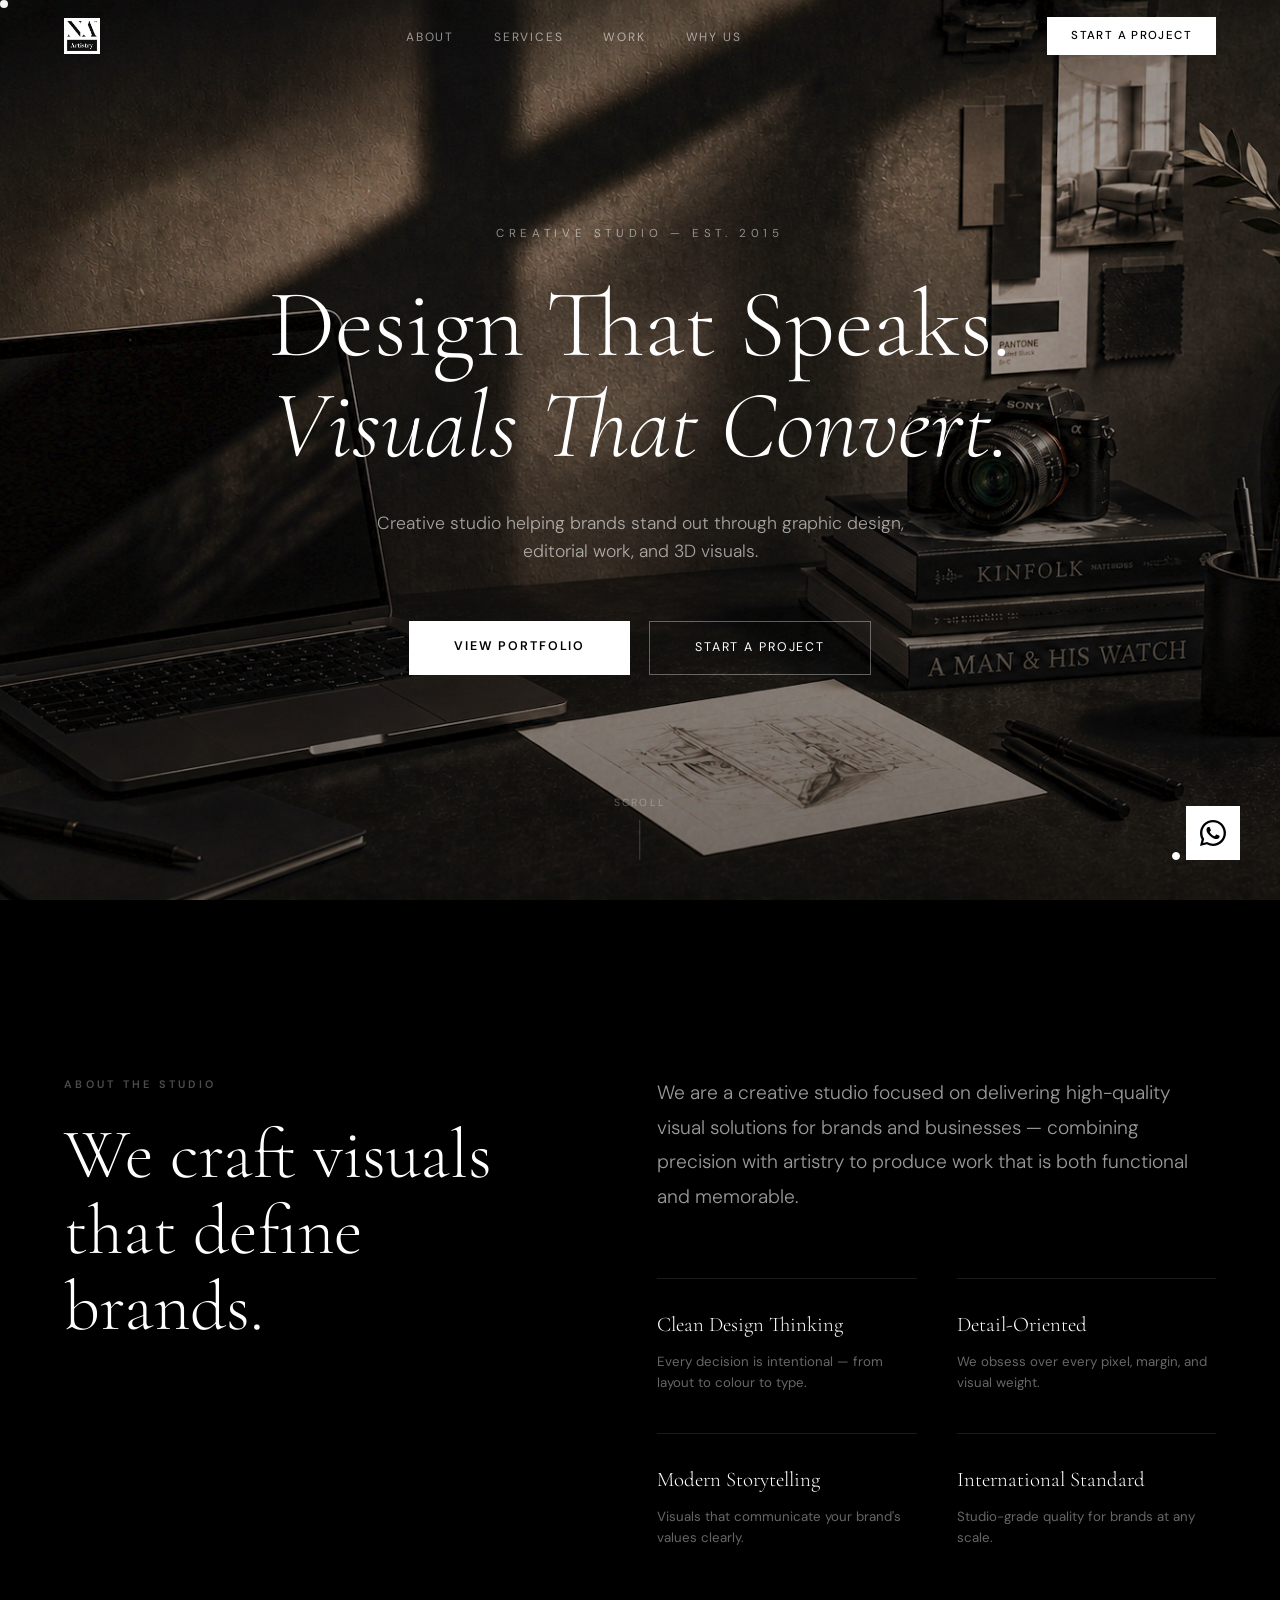
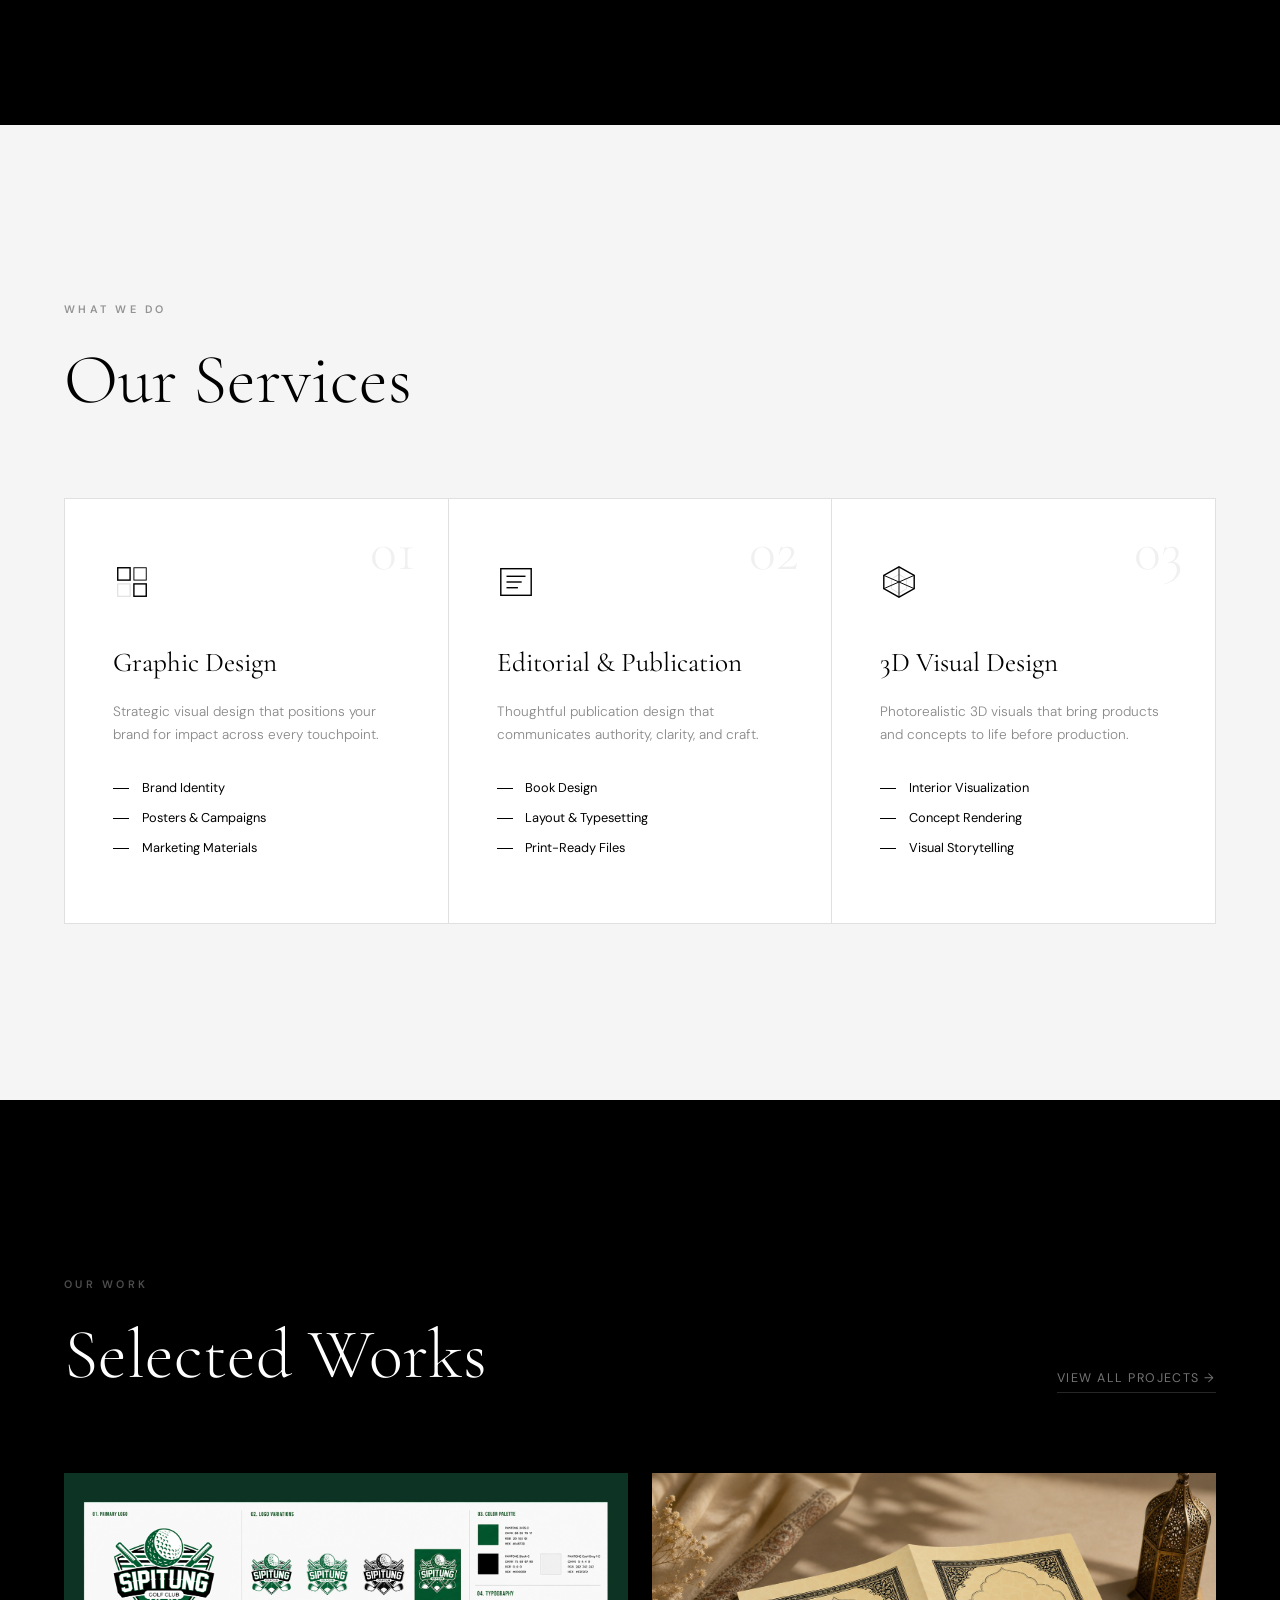
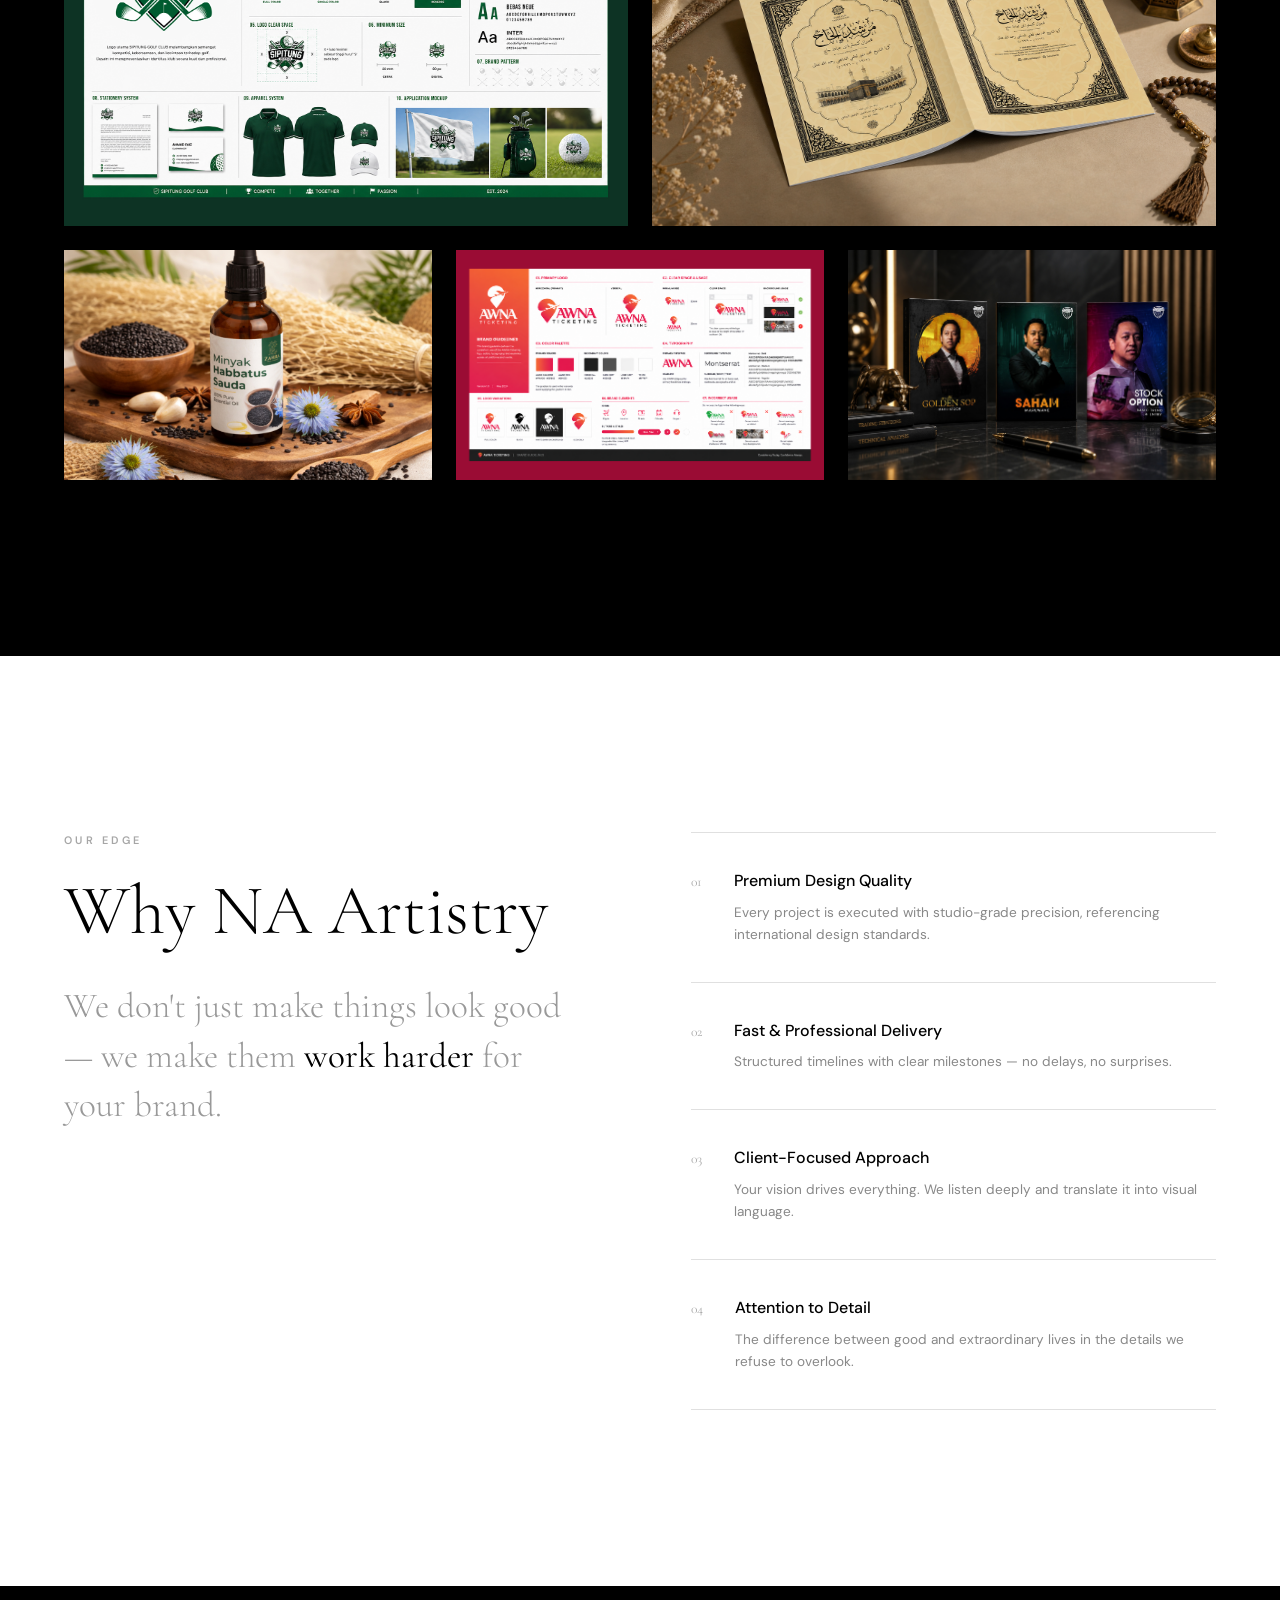
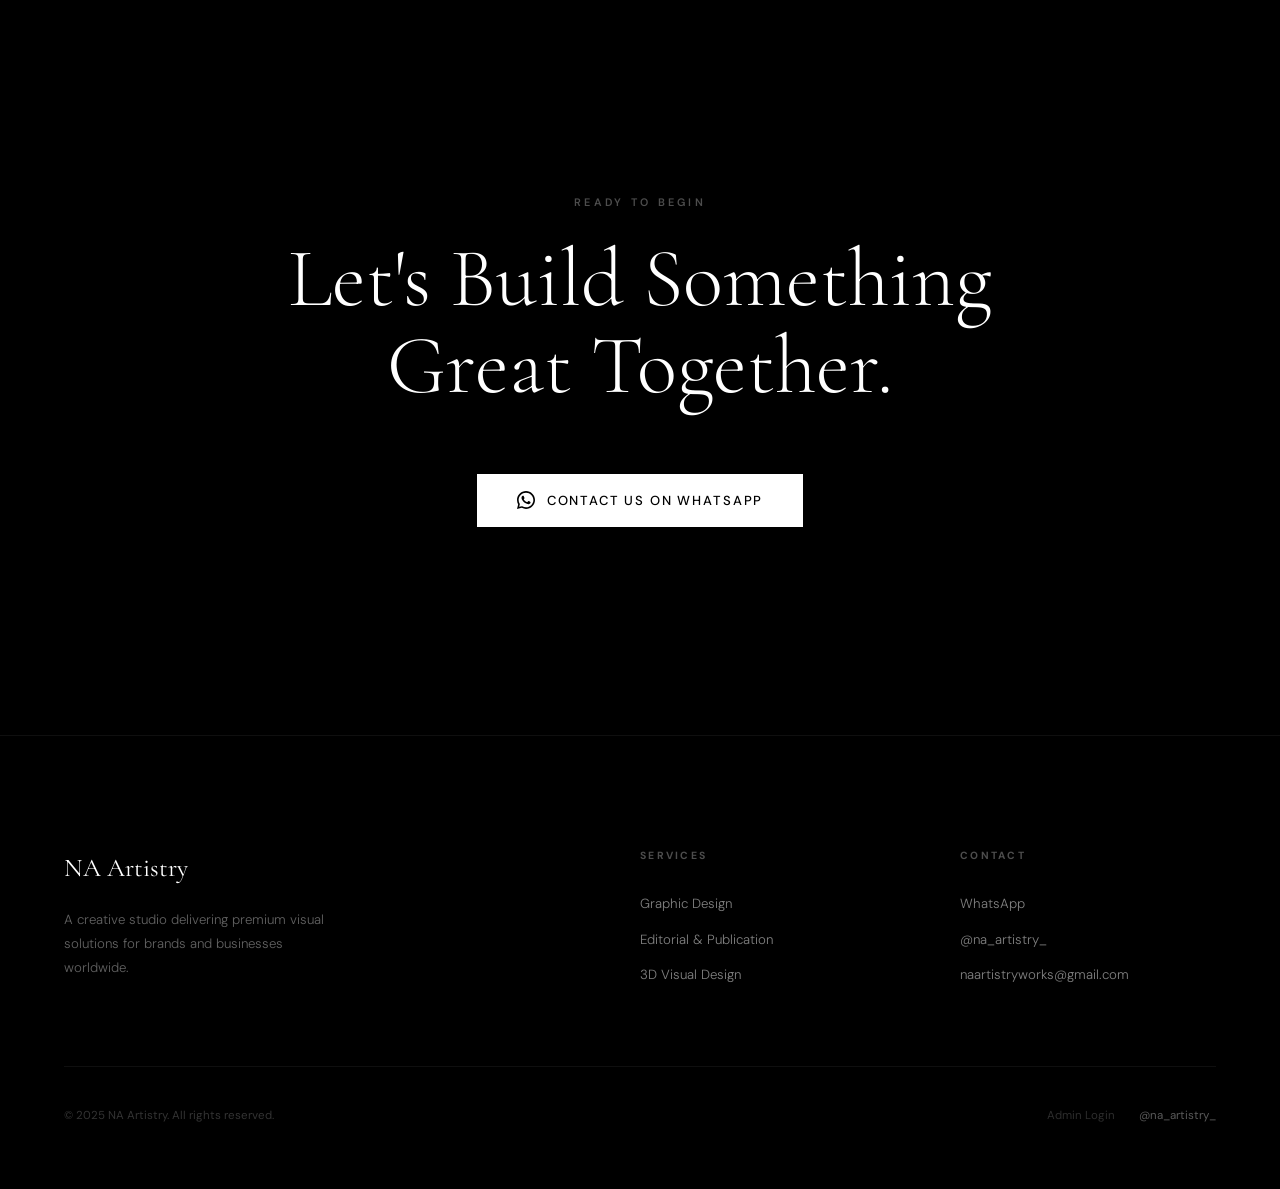
==== commit 99b85ba7: "Update index.html" ====
--- a/index.html
+++ b/index.html
@@ -36,12 +36,30 @@
 </head>
 
 <body>
-  <!-- PRELOADER -->
-  <div id="preloader" style="position:fixed; inset:0; background:#000; z-index:10000; display:flex; align-items:center; justify-content:center; transition: opacity 0.6s var(--ease);">
-      <div style="width:40px; height:40px; border:2px solid rgba(255,255,255,0.1); border-top-color:#fff; border-radius:50%; animation: spin 1s linear infinite;"></div>
+  <!-- PRELOADER — fail-safe triple-redundancy system -->
+  <div id="preloader" style="position:fixed; inset:0; background:#000; z-index:10000; display:flex; align-items:center; justify-content:center; transition: opacity 0.6s ease;">
+    <div style="width:36px; height:36px; border:1.5px solid rgba(255,255,255,0.1); border-top-color:#fff; border-radius:50%; animation: na-spin 0.9s linear infinite;"></div>
   </div>
-  <style>@keyframes spin { to { transform: rotate(360deg); } }</style>
-  <script>window.addEventListener('load', () => { const p = document.getElementById('preloader'); p.style.opacity = '0'; setTimeout(() => p.remove(), 600); });</script>
+  <style>@keyframes na-spin { to { transform: rotate(360deg); } }</style>
+  <script>
+    (function() {
+      var gone = false;
+      function hidePreloader() {
+        if (gone) return;
+        gone = true;
+        var p = document.getElementById('preloader');
+        if (!p) return;
+        p.style.opacity = '0';
+        setTimeout(function() { if (p && p.parentNode) p.parentNode.removeChild(p); }, 650);
+      }
+      // Trigger 1: DOMContentLoaded (fast path)
+      document.addEventListener('DOMContentLoaded', function() { setTimeout(hidePreloader, 200); });
+      // Trigger 2: window.load (normal path)
+      window.addEventListener('load', hidePreloader);
+      // Trigger 3: Hard timeout failsafe — ALWAYS fires after 2.5s
+      setTimeout(hidePreloader, 2500);
+    })();
+  </script>
 
   <div class="cursor-dot" id="cursorDot"></div>
 
@@ -383,103 +401,151 @@
   </a>
 
   <script>
-    // ── STICKY NAV ──
-    const navbar = document.getElementById('navbar');
-    window.addEventListener('scroll', () => {
-      if (window.scrollY > 60) navbar.classList.add('scrolled');
-      else navbar.classList.remove('scrolled');
-    }, { passive: true });
-
-    // ── HAMBURGER ──
-    const hamburger = document.getElementById('hamburger');
-    const mobileMenu = document.getElementById('mobileMenu');
-    hamburger.addEventListener('click', () => {
-      hamburger.classList.toggle('open');
-      mobileMenu.classList.toggle('open');
-      document.body.style.overflow = mobileMenu.classList.contains('open') ? 'hidden' : '';
-    });
-    document.querySelectorAll('.mobile-link').forEach(link => {
-      link.addEventListener('click', () => {
-        hamburger.classList.remove('open');
-        mobileMenu.classList.remove('open');
-        document.body.style.overflow = '';
-      });
-    });
-
-    // ── SCROLL REVEAL ──
-    const revealEls = document.querySelectorAll('.reveal');
-    const observer = new IntersectionObserver((entries) => {
-      entries.forEach(entry => {
-        if (entry.isIntersecting) {
-          entry.target.classList.add('visible');
-          observer.unobserve(entry.target);
+    (function() {
+      'use strict';
+
+      // ── STICKY NAV ──
+      try {
+        var navbar = document.getElementById('navbar');
+        if (navbar) {
+          window.addEventListener('scroll', function() {
+            if (window.scrollY > 60) navbar.classList.add('scrolled');
+            else navbar.classList.remove('scrolled');
+          }, { passive: true });
         }
-      });
-    }, { threshold: 0.12, rootMargin: '0px 0px -40px 0px' });
-    revealEls.forEach(el => observer.observe(el));
-
-    // ── CUSTOM CURSOR ──
-    const cursorDot = document.getElementById('cursorDot');
-    if (window.matchMedia('(pointer:fine)').matches && cursorDot) {
-      document.addEventListener('mousemove', e => {
-        cursorDot.style.left = e.clientX - 4 + 'px';
-        cursorDot.style.top = e.clientY - 4 + 'px';
-      });
-      document.querySelectorAll('a, button, .dot').forEach(el => {
-        el.addEventListener('mouseenter', () => cursorDot.classList.add('hover'));
-        el.addEventListener('mouseleave', () => cursorDot.classList.remove('hover'));
-      });
-    } else if (cursorDot) {
-      cursorDot.style.display = 'none';
-    }
-
-    // ── HERO SLIDER ──
-    const heroSlider = document.getElementById('hero');
-    if (heroSlider) {
-      const slides = heroSlider.querySelectorAll('.hero-slide');
-      const dots = heroSlider.querySelectorAll('.dot');
-      let currentSlide = 0;
-      let slideInterval;
-      const slideDuration = 6000;
-
-      const goToSlide = (index) => {
-        slides[currentSlide].classList.remove('active');
-        dots[currentSlide].classList.remove('active');
-        currentSlide = index;
-        slides[currentSlide].classList.add('active');
-        dots[currentSlide].classList.add('active');
-      };
-
-      const nextSlide = () => {
-        goToSlide((currentSlide + 1) % slides.length);
-      };
-
-      const startSlideShow = () => {
-        slideInterval = setInterval(nextSlide, slideDuration);
-      };
-
-      const stopSlideShow = () => {
-        clearInterval(slideInterval);
-      };
-
-      dots.forEach((dot, index) => {
-        dot.addEventListener('click', () => {
-          if (index !== currentSlide) {
-            stopSlideShow();
-            goToSlide(index);
+      } catch(e) { console.warn('Nav init failed:', e); }
+
+      // ── HAMBURGER ──
+      try {
+        var hamburger = document.getElementById('hamburger');
+        var mobileMenu = document.getElementById('mobileMenu');
+        if (hamburger && mobileMenu) {
+          hamburger.addEventListener('click', function() {
+            hamburger.classList.toggle('open');
+            mobileMenu.classList.toggle('open');
+            document.body.style.overflow = mobileMenu.classList.contains('open') ? 'hidden' : '';
+          });
+          document.querySelectorAll('.mobile-link').forEach(function(link) {
+            link.addEventListener('click', function() {
+              hamburger.classList.remove('open');
+              mobileMenu.classList.remove('open');
+              document.body.style.overflow = '';
+            });
+          });
+        }
+      } catch(e) { console.warn('Hamburger init failed:', e); }
+
+      // ── SCROLL REVEAL ──
+      try {
+        if ('IntersectionObserver' in window) {
+          var revealObserver = new IntersectionObserver(function(entries) {
+            entries.forEach(function(entry) {
+              if (entry.isIntersecting) {
+                entry.target.classList.add('visible');
+                revealObserver.unobserve(entry.target);
+              }
+            });
+          }, { threshold: 0.1, rootMargin: '0px 0px -30px 0px' });
+          document.querySelectorAll('.reveal').forEach(function(el) {
+            revealObserver.observe(el);
+          });
+        } else {
+          // Fallback: show all reveals immediately if no IntersectionObserver
+          document.querySelectorAll('.reveal').forEach(function(el) {
+            el.classList.add('visible');
+          });
+        }
+      } catch(e) {
+        console.warn('Reveal init failed:', e);
+        document.querySelectorAll('.reveal').forEach(function(el) { el.classList.add('visible'); });
+      }
+
+      // ── CUSTOM CURSOR ──
+      try {
+        var cursorDot = document.getElementById('cursorDot');
+        if (cursorDot && window.matchMedia('(pointer:fine)').matches) {
+          document.addEventListener('mousemove', function(e) {
+            cursorDot.style.left = (e.clientX - 4) + 'px';
+            cursorDot.style.top = (e.clientY - 4) + 'px';
+          });
+          document.querySelectorAll('a, button, .dot').forEach(function(el) {
+            el.addEventListener('mouseenter', function() { cursorDot.classList.add('hover'); });
+            el.addEventListener('mouseleave', function() { cursorDot.classList.remove('hover'); });
+          });
+        } else if (cursorDot) {
+          cursorDot.style.display = 'none';
+        }
+      } catch(e) { console.warn('Cursor init failed:', e); }
+
+      // ── HERO SLIDER ──
+      try {
+        var heroSlider = document.getElementById('hero');
+        if (heroSlider) {
+          var slides = heroSlider.querySelectorAll('.hero-slide');
+          var dots = heroSlider.querySelectorAll('.dot');
+          if (slides.length > 0) {
+            var currentSlide = 0;
+            var slideInterval = null;
+            var slideDuration = 6000;
+
+            var goToSlide = function(index) {
+              slides[currentSlide].classList.remove('active');
+              if (dots[currentSlide]) dots[currentSlide].classList.remove('active');
+              currentSlide = index;
+              slides[currentSlide].classList.add('active');
+              if (dots[currentSlide]) dots[currentSlide].classList.add('active');
+            };
+
+            var startSlideShow = function() {
+              slideInterval = setInterval(function() {
+                goToSlide((currentSlide + 1) % slides.length);
+              }, slideDuration);
+            };
+
+            var stopSlideShow = function() { clearInterval(slideInterval); };
+
+            dots.forEach(function(dot, index) {
+              dot.addEventListener('click', function() {
+                if (index !== currentSlide) {
+                  stopSlideShow();
+                  goToSlide(index);
+                  startSlideShow();
+                }
+              });
+            });
+
+            heroSlider.addEventListener('mouseenter', stopSlideShow);
+            heroSlider.addEventListener('mouseleave', startSlideShow);
             startSlideShow();
           }
+        }
+      } catch(e) { console.warn('Slider init failed:', e); }
+
+    })();
+  </script>
+
+  <!-- CMS & LAYOUT SCRIPTS — each wrapped so one failure can't break others -->
+  <script>
+    (function() {
+      function safeLoad(src) {
+        return new Promise(function(resolve) {
+          var s = document.createElement('script');
+          s.src = src;
+          s.onload = resolve;
+          s.onerror = function() { console.warn('Script failed to load: ' + src); resolve(); };
+          document.body.appendChild(s);
         });
+      }
+      // Load CMS data first, then engine, then editor (non-blocking)
+      safeLoad('./cms-data.js').then(function() {
+        return safeLoad('./cms.js');
+      }).then(function() {
+        return safeLoad('./layout-engine.js');
+      }).then(function() {
+        safeLoad('./layout-editor.js');
       });
-
-      heroSlider.addEventListener('mouseenter', stopSlideShow);
-      heroSlider.addEventListener('mouseleave', startSlideShow);
-      startSlideShow();
-    }
+    })();
   </script>
-  <script src="./cms-data.js"></script>
-  <script src="./cms.js"></script>
-  <script src="./layout-engine.js"></script>
-  <script src="./layout-editor.js"></script>
+
 </body>
 </html>
--- a/style.css
+++ b/style.css
@@ -1,7 +1,4 @@
-/* 
-    NA Artistry - Core Design System (RECOVERY VERSION)
-    Premium Cinematic Aesthetic — Stable & Optimized.
-*/
+/* NA Artistry — Premium Cinematic Design System */
 
 :root {
   --black: #000000;
@@ -14,20 +11,11 @@
   --font-body: 'DM Sans', system-ui, sans-serif;
   --nav-h: 72px;
   --ease: cubic-bezier(0.25, 0.46, 0.45, 0.94);
-  --glass: rgba(255, 255, 255, 0.03);
-  --glass-border: rgba(255, 255, 255, 0.08);
-}
-
-*, *::before, *::after {
-  box-sizing: border-box;
-  margin: 0;
-  padding: 0;
-}
-
-html {
-  scroll-behavior: smooth;
-  background: var(--black);
-}
+}
+
+*, *::before, *::after { box-sizing: border-box; margin: 0; padding: 0; }
+
+html { scroll-behavior: smooth; background: var(--black); }
 
 body {
   font-family: var(--font-body);
@@ -38,282 +26,442 @@
   line-height: 1.6;
 }
 
-/* ── SCROLLBAR ── */
+/* REMOVE ALL BLUE FOCUS OUTLINES */
+*, *:focus, *:focus-visible { outline: none !important; box-shadow: none !important; }
+a:focus, button:focus { outline: none !important; }
+
+/* SCROLLBAR */
 ::-webkit-scrollbar { width: 3px; }
 ::-webkit-scrollbar-track { background: var(--black); }
 ::-webkit-scrollbar-thumb { background: #333; }
 
-/* ── CUSTOM CURSOR ── */
+/* CURSOR */
 .cursor-dot {
-  position: fixed;
-  width: 8px;
-  height: 8px;
-  background: var(--white);
-  border-radius: 50%;
-  pointer-events: none;
-  z-index: 9999;
-  transition: transform 0.15s var(--ease), opacity 0.15s;
+  position: fixed; width: 8px; height: 8px;
+  background: var(--white); border-radius: 50%;
+  pointer-events: none; z-index: 9999;
+  transition: transform 0.15s var(--ease);
   mix-blend-mode: difference;
 }
 .cursor-dot.hover { transform: scale(4); opacity: 0.6; }
 
-/* ── NAV ── */
+/* NAV */
 nav {
-  position: fixed;
-  top: 0; left: 0; right: 0;
-  height: var(--nav-h);
-  display: flex;
-  align-items: center;
-  justify-content: space-between;
-  padding: 0 5vw;
-  z-index: 100;
-  transition: all 0.4s var(--ease);
-  background: rgba(0,0,0,0.1);
+  position: fixed; top: 0; left: 0; right: 0;
+  height: var(--nav-h); display: flex;
+  align-items: center; justify-content: space-between;
+  padding: 0 5vw; z-index: 100;
+  background: transparent;
+  transition: background 0.4s var(--ease), border-bottom 0.4s var(--ease);
 }
 nav.scrolled {
-  background: rgba(0, 0, 0, 0.85);
+  background: rgba(0, 0, 0, 0.88);
   backdrop-filter: blur(20px);
   -webkit-backdrop-filter: blur(20px);
-  border-bottom: 1px solid var(--glass-border);
+  border-bottom: 1px solid rgba(255, 255, 255, 0.06);
 }
 .nav-logo {
-  font-family: var(--font-display);
-  font-size: 1.4rem;
-  font-weight: 600;
-  letter-spacing: 0.05em;
-  color: var(--white);
-  text-decoration: none;
-}
+  font-family: var(--font-display); font-size: 1.4rem;
+  font-weight: 600; letter-spacing: 0.05em;
+  color: var(--white); text-decoration: none;
+  display: flex; align-items: center;
+}
+.nav-logo img { max-height: 36px; width: auto; display: block; }
 .nav-links { display: flex; gap: 2.5rem; list-style: none; }
 .nav-links a {
-  color: rgba(255, 255, 255, 0.5);
-  text-decoration: none;
-  font-size: 0.75rem;
-  font-weight: 400;
-  letter-spacing: 0.15em;
-  text-transform: uppercase;
-  transition: color 0.3s;
+  color: rgba(255, 255, 255, 0.55); text-decoration: none;
+  font-size: 0.75rem; font-weight: 400; letter-spacing: 0.15em;
+  text-transform: uppercase; transition: color 0.3s;
 }
 .nav-links a:hover { color: var(--white); }
 .nav-cta {
-  font-size: 0.72rem;
-  font-weight: 500;
-  letter-spacing: 0.12em;
-  text-transform: uppercase;
-  color: var(--black);
-  background: var(--white);
-  padding: 0.6rem 1.5rem;
-  text-decoration: none;
-  transition: all 0.3s var(--ease);
-}
-.nav-cta:hover { background: var(--gray-mid); transform: translateY(-2px); }
-
-/* ── HERO SLIDER ── */
+  font-size: 0.72rem; font-weight: 500; letter-spacing: 0.12em;
+  text-transform: uppercase; color: var(--black);
+  background: var(--white); padding: 0.6rem 1.5rem;
+  text-decoration: none; transition: background 0.3s var(--ease);
+}
+.nav-cta:hover { background: var(--gray-mid); }
+
+/* HAMBURGER */
+.hamburger {
+  display: none; flex-direction: column; gap: 5px;
+  cursor: pointer; background: none; border: none; padding: 4px;
+}
+.hamburger span {
+  display: block; width: 24px; height: 1.5px;
+  background: var(--white); transition: transform 0.3s, opacity 0.3s;
+}
+.hamburger.open span:nth-child(1) { transform: translateY(6.5px) rotate(45deg); }
+.hamburger.open span:nth-child(2) { opacity: 0; }
+.hamburger.open span:nth-child(3) { transform: translateY(-6.5px) rotate(-45deg); }
+
+/* MOBILE MENU */
+.mobile-menu {
+  display: none; position: fixed; inset: 0;
+  background: var(--black); z-index: 99;
+  flex-direction: column; align-items: center;
+  justify-content: center; gap: 2.5rem;
+  opacity: 0; pointer-events: none;
+  transition: opacity 0.35s var(--ease);
+}
+.mobile-menu.open { opacity: 1; pointer-events: all; }
+.mobile-link {
+  font-family: var(--font-display); font-size: 2.5rem;
+  color: var(--white); text-decoration: none; font-weight: 300;
+}
+
+/* HERO */
 #hero {
   position: relative;
-  height: 100vh; height: 100svh;
+  height: 100vh;
   min-height: 650px;
   background: var(--black);
   overflow: hidden;
 }
 .hero-slides-wrapper { position: absolute; inset: 0; }
 .hero-slide {
-  position: absolute; inset: 0;
-  opacity: 0; visibility: hidden;
-  transition: opacity 1.5s var(--ease), visibility 1.5s;
+  position: absolute; inset: 0; opacity: 0; visibility: hidden;
+  transition: opacity 1.2s var(--ease), visibility 1.2s;
   display: flex; align-items: center; justify-content: center;
 }
 .hero-slide.active { opacity: 1; visibility: visible; z-index: 2; }
 .slide-bg {
   position: absolute; inset: 0;
   background-size: cover; background-position: center;
-  transform: scale(1.1);
-  transition: transform 10s linear;
+  transform: scale(1.06);
+  transition: transform 8s linear;
 }
 .hero-slide.active .slide-bg { transform: scale(1); }
-.slide-bg-1 { background-image: url('BACK.png'); }
-.slide-bg-2 { background-image: url('3D HEADER.jpg'); }
-.slide-bg-3 { background-image: url('HEADER BRAND.png'); }
+.slide-bg-1 { background-image: url('./BACK.png'); }
+.slide-bg-2 { background-image: url('./3D HEADER.jpg'); }
+.slide-bg-3 { background-image: url('./HEADER BRAND.png'); }
 
 .hero-vignette {
-  position: absolute; inset: 0;
-  background: radial-gradient(circle at center, transparent 0%, rgba(0,0,0,0.4) 60%, rgba(0,0,0,0.9) 100%);
-  z-index: 1;
+  position: absolute; inset: 0; z-index: 1;
+  background: linear-gradient(to bottom, rgba(0,0,0,0.3) 0%, rgba(0,0,0,0.55) 100%);
 }
 .hero-noise {
-  position: absolute; inset: 0;
-  background-image: url("data:image/svg+xml,%3Csvg viewBox='0 0 250 250' xmlns='http://www.w3.org/2000/svg'%3E%3Cfilter id='noise'%3E%3CfeTurbulence type='fractalNoise' baseFrequency='0.7' numOctaves='3' stitchTiles='stitch'/%3E%3C/filter%3E%3Crect width='100%25' height='100%25' filter='url(%23noise)'/%3E%3C/svg%3E");
-  opacity: 0.15; z-index: 2; pointer-events: none; mix-blend-mode: overlay;
+  position: absolute; inset: 0; z-index: 2;
+  pointer-events: none; opacity: 0.12; mix-blend-mode: overlay;
+  background-image: url("data:image/svg+xml,%3Csvg viewBox='0 0 250 250' xmlns='http://www.w3.org/2000/svg'%3E%3Cfilter id='n'%3E%3CfeTurbulence type='fractalNoise' baseFrequency='0.7' numOctaves='3' stitchTiles='stitch'/%3E%3C/filter%3E%3Crect width='100%25' height='100%25' filter='url(%23n)'/%3E%3C/svg%3E");
 }
 .slide-content {
   position: relative; z-index: 3;
   text-align: center; max-width: 900px; padding: 0 5vw;
-  opacity: 0; transform: translateY(40px);
-  transition: all 1.2s 0.4s var(--ease);
+  opacity: 0; transform: translateY(30px);
+  transition: opacity 1s 0.4s var(--ease), transform 1s 0.4s var(--ease);
 }
 .hero-slide.active .slide-content { opacity: 1; transform: translateY(0); }
 .hero-eyebrow {
-  font-size: 0.75rem; font-weight: 400; letter-spacing: 0.4em;
-  text-transform: uppercase; color: rgba(255,255,255,0.5);
-  margin-bottom: 2rem;
+  font-size: 0.72rem; font-weight: 400; letter-spacing: 0.4em;
+  text-transform: uppercase; color: rgba(255,255,255,0.5); margin-bottom: 2rem;
 }
 .hero-title {
   font-family: var(--font-display);
-  font-size: clamp(3.5rem, 8vw, 8rem);
-  font-weight: 300; line-height: 1;
-  color: var(--white); margin-bottom: 2.5rem;
-}
-.hero-title em { font-style: italic; opacity: 0.9; }
+  font-size: clamp(3.2rem, 7.5vw, 7.5rem);
+  font-weight: 300; line-height: 1.05;
+  color: var(--white); margin-bottom: 2rem;
+}
+.hero-title em { font-style: italic; }
 .hero-sub {
-  font-size: clamp(1rem, 1.5vw, 1.1rem); font-weight: 300;
-  color: rgba(255,255,255,0.6); max-width: 540px; margin: 0 auto 4rem;
-}
-.hero-btns { display: flex; gap: 1.5rem; justify-content: center; }
+  font-size: clamp(0.95rem, 1.4vw, 1.1rem); font-weight: 300;
+  color: rgba(255,255,255,0.6); max-width: 540px; margin: 0 auto 3.5rem;
+}
+.hero-btns { display: flex; gap: 1.2rem; justify-content: center; flex-wrap: wrap; }
+.hero-dots {
+  position: absolute; bottom: 2.5rem; right: 5vw;
+  display: flex; gap: 10px; z-index: 10;
+}
+.dot {
+  width: 8px; height: 8px; border-radius: 50%;
+  background: transparent; border: 1px solid rgba(255,255,255,0.4);
+  cursor: pointer; padding: 0; transition: background 0.3s, border-color 0.3s;
+}
+.dot.active { background: var(--white); border-color: var(--white); }
+.hero-scroll {
+  position: absolute; bottom: 2.5rem; left: 50%;
+  transform: translateX(-50%); display: flex;
+  flex-direction: column; align-items: center; gap: 0.5rem;
+  color: rgba(255,255,255,0.3); font-size: 0.65rem;
+  letter-spacing: 0.2em; text-transform: uppercase; z-index: 10;
+}
+.hero-scroll-line {
+  width: 1px; height: 40px;
+  background: rgba(255,255,255,0.2);
+}
+
+/* BUTTONS */
 .btn-primary {
-  padding: 1.1rem 3rem; background: var(--white); color: var(--black);
-  font-size: 0.8rem; font-weight: 600; letter-spacing: 0.15em;
-  text-transform: uppercase; text-decoration: none; transition: all 0.3s;
-}
-.btn-primary:hover { background: var(--gray-mid); transform: translateY(-3px); }
+  display: inline-block; padding: 1rem 2.8rem;
+  background: var(--white); color: var(--black);
+  font-size: 0.78rem; font-weight: 600; letter-spacing: 0.15em;
+  text-transform: uppercase; text-decoration: none;
+  transition: background 0.3s, transform 0.2s;
+}
+.btn-primary:hover { background: var(--gray-mid); transform: translateY(-2px); }
 .btn-outline {
-  padding: 1.1rem 3rem; border: 1px solid rgba(255,255,255,0.3);
-  color: var(--white); font-size: 0.8rem; letter-spacing: 0.15em;
-  text-transform: uppercase; text-decoration: none; transition: all 0.3s;
-}
-.btn-outline:hover { border-color: var(--white); background: rgba(255,255,255,0.05); }
-
-/* ── COMMON ── */
-section { padding: 12rem 5vw; }
+  display: inline-block; padding: 1rem 2.8rem;
+  border: 1px solid rgba(255,255,255,0.35);
+  color: var(--white); font-size: 0.78rem; letter-spacing: 0.15em;
+  text-transform: uppercase; text-decoration: none;
+  transition: border-color 0.3s, background 0.3s;
+}
+.btn-outline:hover { border-color: var(--white); background: rgba(255,255,255,0.06); }
+.btn-wa {
+  display: inline-flex; align-items: center; gap: 0.75rem;
+  padding: 1rem 2.5rem; background: var(--white); color: var(--black);
+  font-size: 0.82rem; font-weight: 500; letter-spacing: 0.14em;
+  text-transform: uppercase; text-decoration: none;
+  transition: background 0.25s, transform 0.2s;
+}
+.btn-wa:hover { background: var(--gray-mid); transform: translateY(-3px); }
+.btn-wa svg { width: 18px; height: 18px; flex-shrink: 0; }
+
+/* SECTIONS COMMON */
+section { padding: 11rem 5vw; }
 .section-label {
-  font-size: 0.7rem; font-weight: 600; letter-spacing: 0.3em;
-  text-transform: uppercase; color: rgba(255,255,255,0.3);
-  margin-bottom: 1.5rem;
+  font-size: 0.68rem; font-weight: 600; letter-spacing: 0.3em;
+  text-transform: uppercase; color: rgba(255,255,255,0.3); margin-bottom: 1.5rem;
 }
 .section-title {
   font-family: var(--font-display);
-  font-size: clamp(2.5rem, 6vw, 5rem);
-  font-weight: 300; line-height: 1.1;
-}
-
-/* ── ABOUT ── */
+  font-size: clamp(2.5rem, 5.5vw, 5rem);
+  font-weight: 300; line-height: 1.08;
+}
+
+/* ABOUT */
 #about { background: var(--black); }
+#about .section-label { color: rgba(255,255,255,0.3); }
+#about .section-title { color: var(--white); }
 .about-grid { display: grid; grid-template-columns: 1fr 1.2fr; gap: 10vw; align-items: start; }
 .about-intro {
-  font-size: 1.3rem; font-weight: 300; color: rgba(255,255,255,0.6);
-  line-height: 1.8; margin-bottom: 5rem;
-}
-.about-highlights { display: grid; grid-template-columns: 1fr 1fr; gap: 3rem; }
-.highlight-item { border-top: 1px solid rgba(255,255,255,0.1); padding-top: 2rem; }
+  font-size: 1.2rem; font-weight: 300; color: rgba(255,255,255,0.6);
+  line-height: 1.8; margin-bottom: 4rem;
+}
+.about-highlights { display: grid; grid-template-columns: 1fr 1fr; gap: 2.5rem; }
+.highlight-item { border-top: 1px solid rgba(255,255,255,0.1); padding-top: 1.8rem; }
 .highlight-item h4 {
-  font-family: var(--font-display); font-size: 1.4rem;
-  font-weight: 300; color: var(--white); margin-bottom: 0.8rem;
-}
-.highlight-item p { font-size: 0.85rem; color: rgba(255,255,255,0.4); }
-
-/* ── SERVICES ── */
-#services { background: #080808; }
-.services-grid { display: grid; grid-template-columns: repeat(3, 1fr); gap: 1.5rem; margin-top: 6rem; }
+  font-family: var(--font-display); font-size: 1.3rem;
+  font-weight: 300; color: var(--white); margin-bottom: 0.6rem;
+}
+.highlight-item p { font-size: 0.83rem; color: rgba(255,255,255,0.4); line-height: 1.6; }
+
+/* SERVICES — Light 3-column premium layout */
+#services { background: var(--gray-light); }
+#services .section-label { color: rgba(0,0,0,0.4); }
+#services .section-title { color: var(--black); }
+.services-header { margin-bottom: 5rem; }
+.services-grid {
+  display: grid; grid-template-columns: repeat(3, 1fr);
+  gap: 1px; background: var(--gray-mid);
+  border: 1px solid var(--gray-mid);
+}
 .service-card {
-  background: #111; padding: 5rem 3.5rem; border: 1px solid #1a1a1a;
-  transition: all 0.5s var(--ease); position: relative;
-}
-.service-card:hover { border-color: #333; transform: translateY(-10px); }
+  background: var(--white); padding: 4rem 3rem;
+  transition: background 0.3s var(--ease);
+  position: relative; overflow: hidden;
+}
+.service-card::after {
+  content: ''; position: absolute; bottom: 0; left: 0;
+  width: 100%; height: 2px; background: var(--black);
+  transform: scaleX(0); transform-origin: left;
+  transition: transform 0.4s var(--ease);
+}
+.service-card:hover { background: #f0f0f0; }
+.service-card:hover::after { transform: scaleX(1); }
 .service-num {
-  font-family: var(--font-display); font-size: 4rem;
-  color: rgba(255,255,255,0.03); position: absolute; top: 2rem; right: 2.5rem;
-}
-.service-icon { width: 40px; height: 40px; margin-bottom: 3rem; opacity: 0.8; }
+  font-family: var(--font-display); font-size: 3.5rem;
+  font-weight: 300; color: rgba(0,0,0,0.06);
+  position: absolute; top: 1.5rem; right: 2rem; line-height: 1;
+}
+.service-icon { width: 38px; height: 38px; margin-bottom: 2rem; }
+.service-icon path, .service-icon rect, .service-icon line,
+.service-icon polygon { stroke: var(--black); }
 .service-card h3 {
-  font-family: var(--font-display); font-size: 2rem;
-  font-weight: 300; margin-bottom: 1.5rem;
-}
-.service-card p { font-size: 0.9rem; color: rgba(255,255,255,0.5); line-height: 1.8; margin-bottom: 2.5rem; }
-.service-list { list-style: none; display: flex; flex-direction: column; gap: 0.8rem; }
-.service-list li { font-size: 0.8rem; color: rgba(255,255,255,0.7); display: flex; align-items: center; gap: 1rem; }
-.service-list li::before { content: ''; width: 15px; height: 1px; background: rgba(255,255,255,0.2); }
-
-/* ── PORTFOLIO ── */
+  font-family: var(--font-display); font-size: 1.7rem;
+  font-weight: 400; color: var(--black); margin-bottom: 1rem;
+}
+.service-card p {
+  font-size: 0.85rem; font-weight: 300;
+  color: var(--gray-soft); line-height: 1.7; margin-bottom: 2rem;
+}
+.service-list { list-style: none; display: flex; flex-direction: column; gap: 0.6rem; }
+.service-list li {
+  font-size: 0.8rem; color: var(--black);
+  display: flex; align-items: center; gap: 0.8rem;
+}
+.service-list li::before {
+  content: ''; width: 16px; height: 1px;
+  background: var(--black); flex-shrink: 0;
+}
+
+/* PORTFOLIO */
 #portfolio { background: var(--black); }
-.portfolio-header { display: flex; align-items: flex-end; justify-content: space-between; margin-bottom: 6rem; }
+#portfolio .section-label { color: rgba(255,255,255,0.3); }
+#portfolio .section-title { color: var(--white); }
+.portfolio-header {
+  display: flex; align-items: flex-end;
+  justify-content: space-between; margin-bottom: 5rem; flex-wrap: wrap; gap: 1rem;
+}
 .portfolio-link {
-  color: var(--white); text-decoration: none; font-size: 0.8rem;
-  letter-spacing: 0.1em; border-bottom: 1px solid rgba(255,255,255,0.2);
-  padding-bottom: 5px; transition: border-color 0.3s;
-}
-.portfolio-link:hover { border-color: var(--white); }
-.portfolio-grid { display: grid; grid-template-columns: repeat(12, 1fr); gap: 1.5rem; }
-.p-item { position: relative; overflow: hidden; background: #111; display: block; }
+  color: rgba(255,255,255,0.45); text-decoration: none; font-size: 0.78rem;
+  letter-spacing: 0.12em; text-transform: uppercase;
+  border-bottom: 1px solid rgba(255,255,255,0.15); padding-bottom: 3px;
+  transition: color 0.3s, border-color 0.3s;
+}
+.portfolio-link:hover { color: var(--white); border-color: var(--white); }
+.portfolio-grid {
+  display: grid; grid-template-columns: repeat(12, 1fr); gap: 1.5rem;
+}
+.p-item {
+  position: relative; overflow: hidden;
+  background: #0d0d0d; display: block; text-decoration: none;
+}
 .p-item:nth-child(1), .p-item:nth-child(2) { grid-column: span 6; aspect-ratio: 16/10; }
-.p-item:nth-child(3), .p-item:nth-child(4), .p-item:nth-child(5) { grid-column: span 4; aspect-ratio: 1/1; }
-.p-bg { width: 100%; height: 100%; background-size: cover; background-position: center; transition: transform 1.5s var(--ease); }
+.p-item:nth-child(3), .p-item:nth-child(4), .p-item:nth-child(5) { grid-column: span 4; aspect-ratio: 16/10; }
+.p-bg {
+  position: absolute; inset: 0;
+  background-size: cover; background-position: center;
+  transition: transform 1.2s var(--ease);
+}
 .p-item:hover .p-bg { transform: scale(1.05); }
 .p-overlay {
-  position: absolute; inset: 0; background: linear-gradient(to top, rgba(0,0,0,0.8) 0%, transparent 60%);
-  display: flex; flex-direction: column; justify-content: flex-end; padding: 3rem;
-  opacity: 0; transition: opacity 0.5s var(--ease);
+  position: absolute; inset: 0;
+  background: linear-gradient(to top, rgba(0,0,0,0.78) 0%, transparent 55%);
+  display: flex; flex-direction: column; justify-content: flex-end; padding: 2.5rem;
+  opacity: 0; transition: opacity 0.4s var(--ease);
 }
 .p-item:hover .p-overlay { opacity: 1; }
-.p-tag { font-size: 0.65rem; letter-spacing: 0.2em; text-transform: uppercase; color: rgba(255,255,255,0.5); }
-.p-name { font-family: var(--font-display); font-size: 1.8rem; color: var(--white); margin-top: 0.5rem; }
-
-/* ── WHY US ── */
+.p-arrow {
+  position: absolute; top: 1.5rem; right: 1.5rem;
+  width: 30px; height: 30px; border: 1px solid rgba(255,255,255,0.3);
+  display: flex; align-items: center; justify-content: center;
+  color: var(--white); font-size: 0.85rem;
+  opacity: 0; transition: opacity 0.3s;
+}
+.p-item:hover .p-arrow { opacity: 1; }
+.p-tag {
+  font-size: 0.62rem; letter-spacing: 0.2em;
+  text-transform: uppercase; color: rgba(255,255,255,0.5); margin-bottom: 0.4rem;
+}
+.p-name { font-family: var(--font-display); font-size: 1.6rem; color: var(--white); }
+
+/* WHY US */
 #why { background: var(--white); color: var(--black); }
+#why .section-label { color: rgba(0,0,0,0.35); }
 #why .section-title { color: var(--black); }
 .why-grid { display: grid; grid-template-columns: 1fr 1fr; gap: 8vw; align-items: start; }
-.why-left-copy { font-family: var(--font-display); font-size: 2.2rem; font-weight: 300; line-height: 1.4; color: #999; }
-.why-left-copy strong { color: var(--black); }
+.why-left-copy {
+  font-family: var(--font-display); font-size: clamp(1.5rem, 2.8vw, 2.2rem);
+  font-weight: 300; line-height: 1.4; color: #999; margin-top: 2rem;
+}
+.why-left-copy strong { color: var(--black); font-weight: 400; }
 .why-points { display: flex; flex-direction: column; }
 .why-point {
-  display: grid; grid-template-columns: auto 1fr; gap: 2rem; padding: 2.5rem 0;
-  border-bottom: 1px solid var(--gray-mid);
-}
-.why-num { font-family: var(--font-display); font-size: 0.9rem; color: #999; margin-top: 0.5rem; }
-.why-content h4 { font-size: 1.1rem; font-weight: 500; margin-bottom: 0.8rem; }
-.why-content p { font-size: 0.9rem; color: #666; line-height: 1.7; }
-
-/* ── CTA ── */
-#cta { background: var(--black); text-align: center; padding: 15rem 5vw; }
-.cta-title { font-family: var(--font-display); font-size: clamp(3rem, 7vw, 7rem); font-weight: 300; margin-bottom: 5rem; }
-
-/* ── FOOTER ── */
-footer { background: var(--black); border-top: 1px solid rgba(255,255,255,0.05); padding: 6rem 5vw 4rem; }
-.footer-top { display: grid; grid-template-columns: 2fr 1fr 1fr; gap: 4rem; margin-bottom: 5rem; }
-.footer-brand { font-family: var(--font-display); font-size: 1.6rem; margin-bottom: 1.5rem; }
-.footer-desc { font-size: 0.85rem; color: rgba(255,255,255,0.4); max-width: 300px; line-height: 1.8; }
-.footer-col h5 { font-size: 0.7rem; letter-spacing: 0.2em; text-transform: uppercase; color: rgba(255,255,255,0.3); margin-bottom: 2rem; }
-.footer-col ul { list-style: none; display: flex; flex-direction: column; gap: 1rem; }
-.footer-col ul a { color: rgba(255,255,255,0.5); text-decoration: none; font-size: 0.85rem; transition: color 0.3s; }
+  display: grid; grid-template-columns: auto 1fr; gap: 2rem;
+  padding: 2.2rem 0; border-bottom: 1px solid var(--gray-mid);
+}
+.why-point:first-child { border-top: 1px solid var(--gray-mid); }
+.why-num { font-family: var(--font-display); font-size: 0.85rem; color: #aaa; padding-top: 0.2rem; }
+.why-content h4 { font-size: 1rem; font-weight: 500; margin-bottom: 0.5rem; color: var(--black); }
+.why-content p { font-size: 0.85rem; color: var(--gray-soft); line-height: 1.65; }
+
+/* CTA */
+#cta {
+  background: var(--black); text-align: center;
+  padding: 13rem 5vw;
+}
+.cta-label {
+  font-size: 0.68rem; font-weight: 600; letter-spacing: 0.3em;
+  text-transform: uppercase; color: rgba(255,255,255,0.3); margin-bottom: 1.5rem;
+}
+.cta-title {
+  font-family: var(--font-display);
+  font-size: clamp(2.8rem, 6.5vw, 6.5rem);
+  font-weight: 300; color: var(--white);
+  line-height: 1.05; margin-bottom: 4rem;
+}
+
+/* FOOTER */
+footer {
+  background: var(--black);
+  border-top: 1px solid rgba(255,255,255,0.06);
+  padding: 7rem 5vw 4rem;
+}
+.footer-top {
+  display: grid; grid-template-columns: 2fr 1fr 1fr;
+  gap: 4rem; margin-bottom: 5rem;
+}
+.footer-brand-col {}
+.footer-brand {
+  font-family: var(--font-display); font-size: 1.6rem;
+  font-weight: 400; color: var(--white); margin-bottom: 1.2rem;
+}
+.footer-desc {
+  font-size: 0.83rem; font-weight: 300;
+  color: rgba(255,255,255,0.38); max-width: 280px; line-height: 1.8;
+}
+.footer-col h5 {
+  font-size: 0.65rem; letter-spacing: 0.22em; text-transform: uppercase;
+  color: rgba(255,255,255,0.3); margin-bottom: 1.8rem;
+}
+.footer-col ul { list-style: none; display: flex; flex-direction: column; gap: 0.9rem; }
+.footer-col ul a, .footer-col ul li {
+  color: rgba(255,255,255,0.5); text-decoration: none;
+  font-size: 0.83rem; font-weight: 300; transition: color 0.3s;
+}
 .footer-col ul a:hover { color: var(--white); }
-.footer-bottom { border-top: 1px solid rgba(255,255,255,0.05); padding-top: 3rem; display: flex; justify-content: space-between; align-items: center; }
-.footer-copy { font-size: 0.75rem; color: rgba(255,255,255,0.2); }
-
-/* ── WHATSAPP FAB (EMERGENCY FIX) ── */
+.footer-bottom {
+  border-top: 1px solid rgba(255,255,255,0.06);
+  padding-top: 2.5rem; display: flex;
+  justify-content: space-between; align-items: center;
+}
+.footer-copy { font-size: 0.72rem; color: rgba(255,255,255,0.2); }
+.footer-ig {
+  font-size: 0.72rem; color: rgba(255,255,255,0.35);
+  text-decoration: none; transition: color 0.3s;
+}
+.footer-ig:hover { color: var(--white); }
+
+/* WHATSAPP FAB */
 .wa-fab {
   position: fixed; bottom: 2.5rem; right: 2.5rem;
-  width: 56px; height: 56px;
+  width: 54px; height: 54px;
   background: var(--white); color: var(--black);
   display: flex; align-items: center; justify-content: center;
-  box-shadow: 0 10px 30px rgba(0,0,0,0.3);
   text-decoration: none; z-index: 500;
-  transition: all 0.4s var(--ease);
-}
-.wa-fab:hover { transform: translateY(-5px); box-shadow: 0 15px 40px rgba(0,0,0,0.4); }
-.wa-fab svg { width: 28px !important; height: 28px !important; display: block; }
-
-/* ── RESPONSIVE ── */
-@media (max-width: 1024px) {
-  .about-grid, .why-grid { grid-template-columns: 1fr; gap: 5rem; }
+  transition: transform 0.3s var(--ease);
+}
+.wa-fab:hover { transform: translateY(-4px); }
+.wa-fab svg { width: 26px; height: 26px; display: block; }
+
+/* ANIMATIONS */
+.reveal { opacity: 0; transform: translateY(28px); transition: opacity 0.9s var(--ease), transform 0.9s var(--ease); }
+.reveal.visible { opacity: 1; transform: translateY(0); }
+.reveal-delay-1 { transition-delay: 0.1s; }
+.reveal-delay-2 { transition-delay: 0.2s; }
+
+/* RESPONSIVE */
+@media (max-width: 1100px) {
+  .about-grid { grid-template-columns: 1fr; gap: 5rem; }
+  .why-grid { grid-template-columns: 1fr; gap: 4rem; }
   .services-grid { grid-template-columns: 1fr 1fr; }
 }
 @media (max-width: 768px) {
-  section { padding: 8rem 6vw; }
-  .services-grid, .portfolio-grid { grid-template-columns: 1fr; }
-  .p-item { grid-column: span 12 !important; }
+  section { padding: 7rem 6vw; }
+  #cta { padding: 9rem 6vw; }
+  .services-grid { grid-template-columns: 1fr; }
+  .portfolio-grid { grid-template-columns: 1fr 1fr; gap: 1rem; }
+  .p-item { grid-column: auto !important; aspect-ratio: 4/3 !important; }
   .footer-top { grid-template-columns: 1fr; gap: 3rem; }
+  .footer-bottom { flex-direction: column; align-items: flex-start; gap: 1rem; }
+  .nav-links, .nav-cta { display: none; }
   .hamburger { display: flex; }
-  .nav-links, .nav-cta { display: none; }
-}
-
-/* ── ANIMATIONS ── */
-.reveal { opacity: 0; transform: translateY(30px); transition: all 1s var(--ease); }
-.reveal.visible { opacity: 1; transform: translateY(0); }
+  .mobile-menu { display: flex; }
+  .about-highlights { grid-template-columns: 1fr; }
+}
+@media (max-width: 480px) {
+  section { padding: 5.5rem 5vw; }
+  .hero-btns { flex-direction: column; align-items: center; }
+  .portfolio-grid { grid-template-columns: 1fr; }
+}
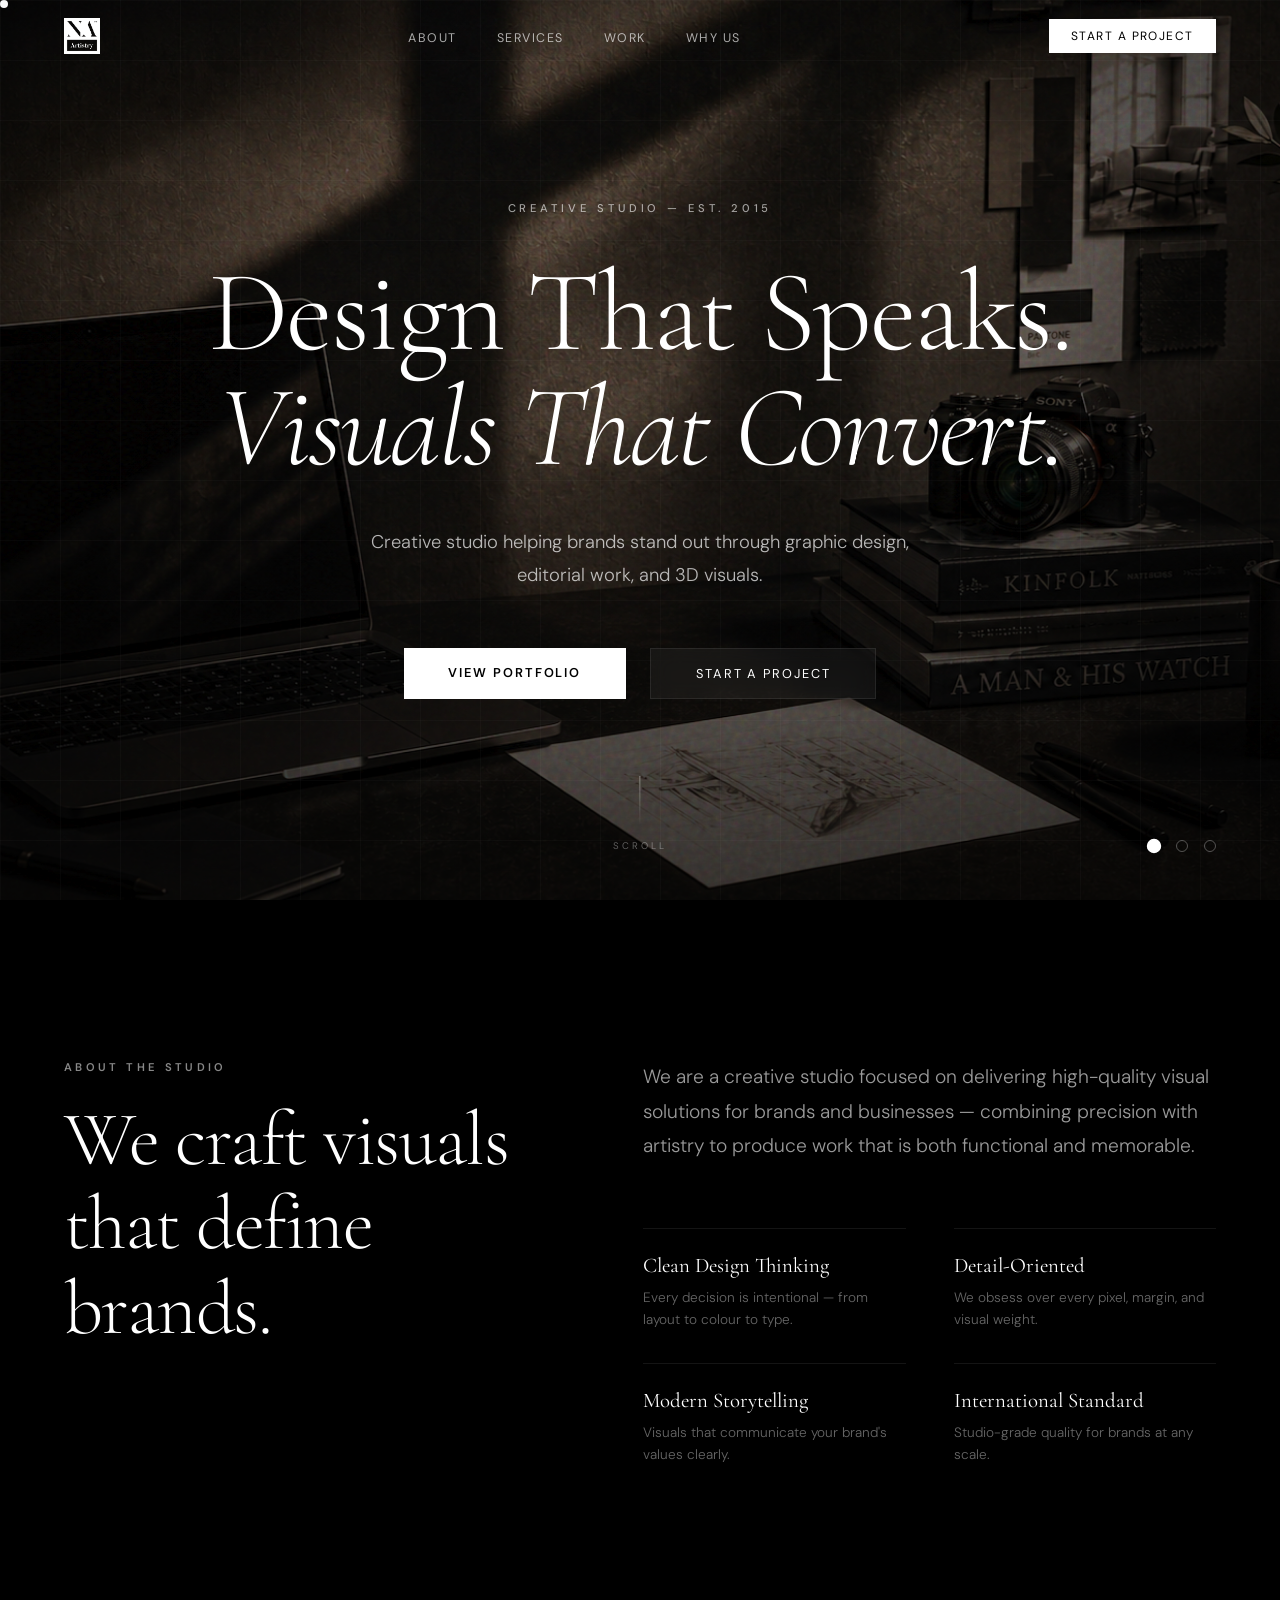
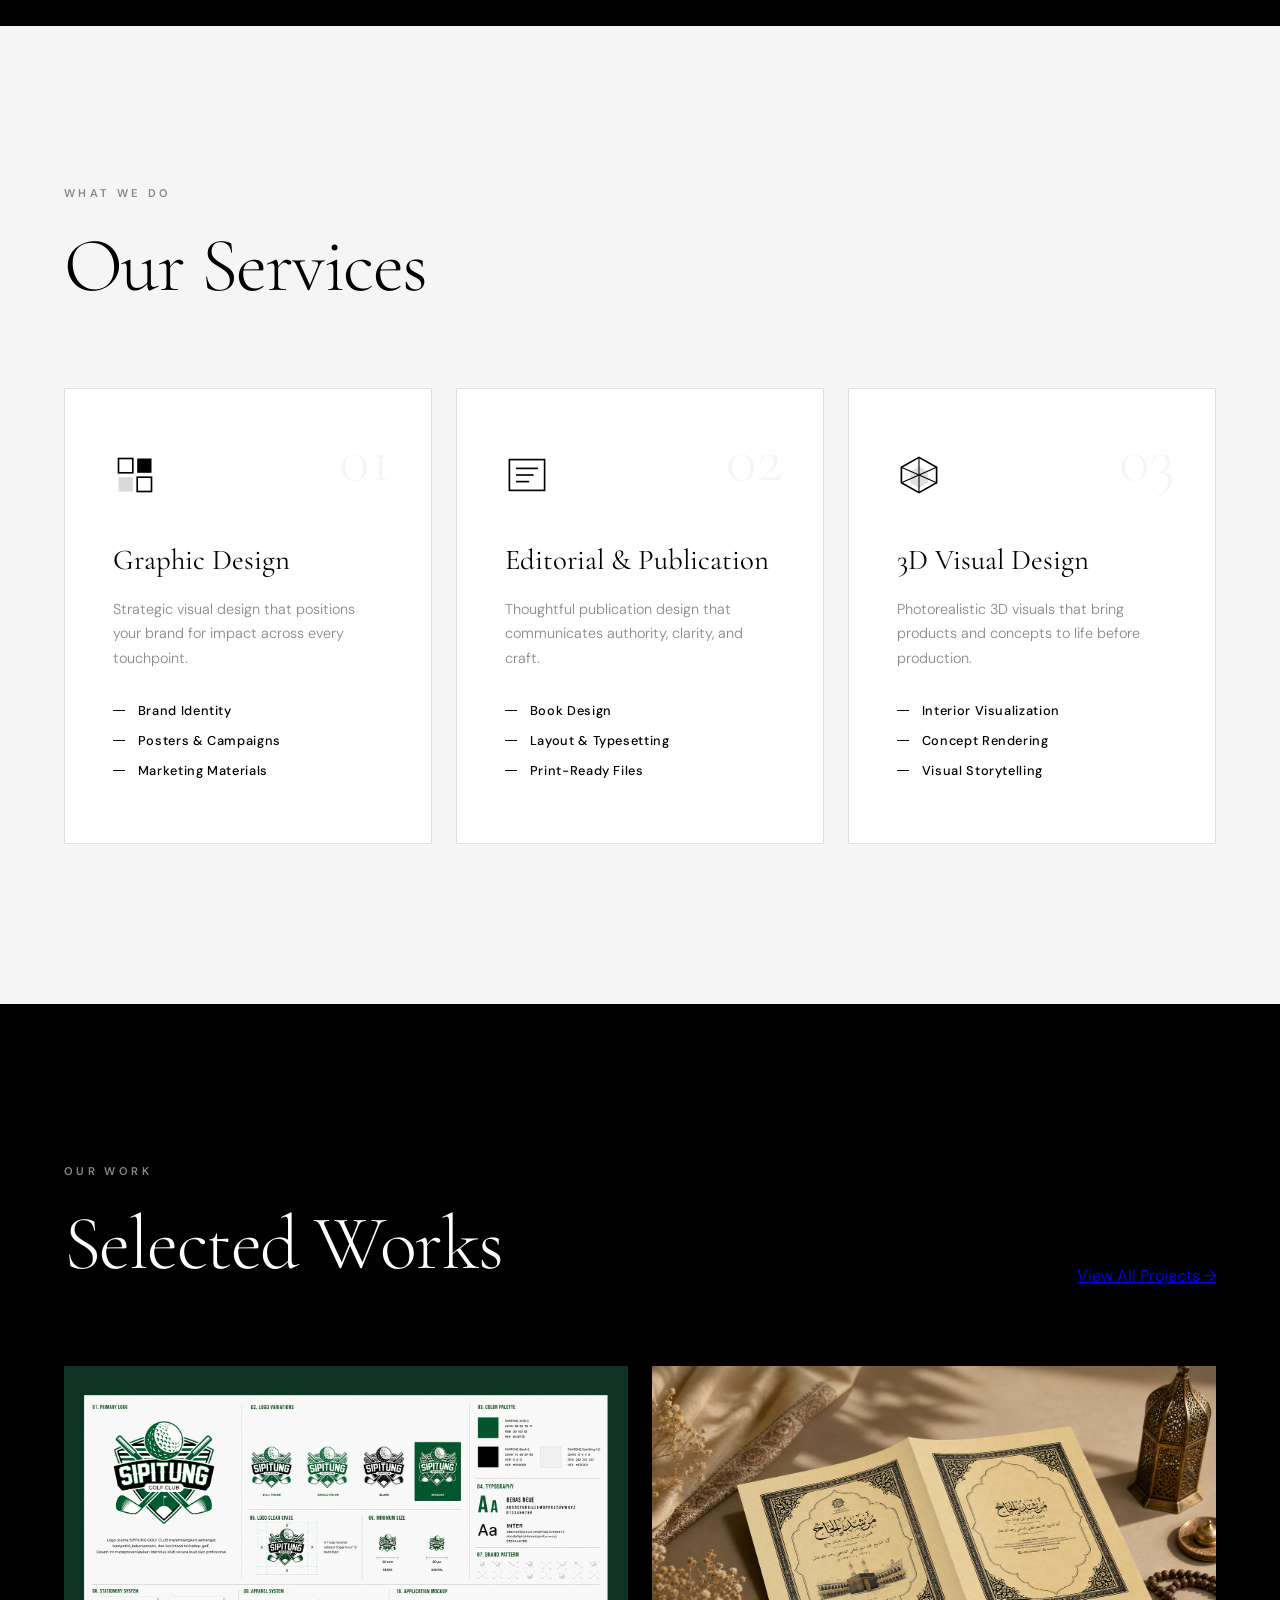
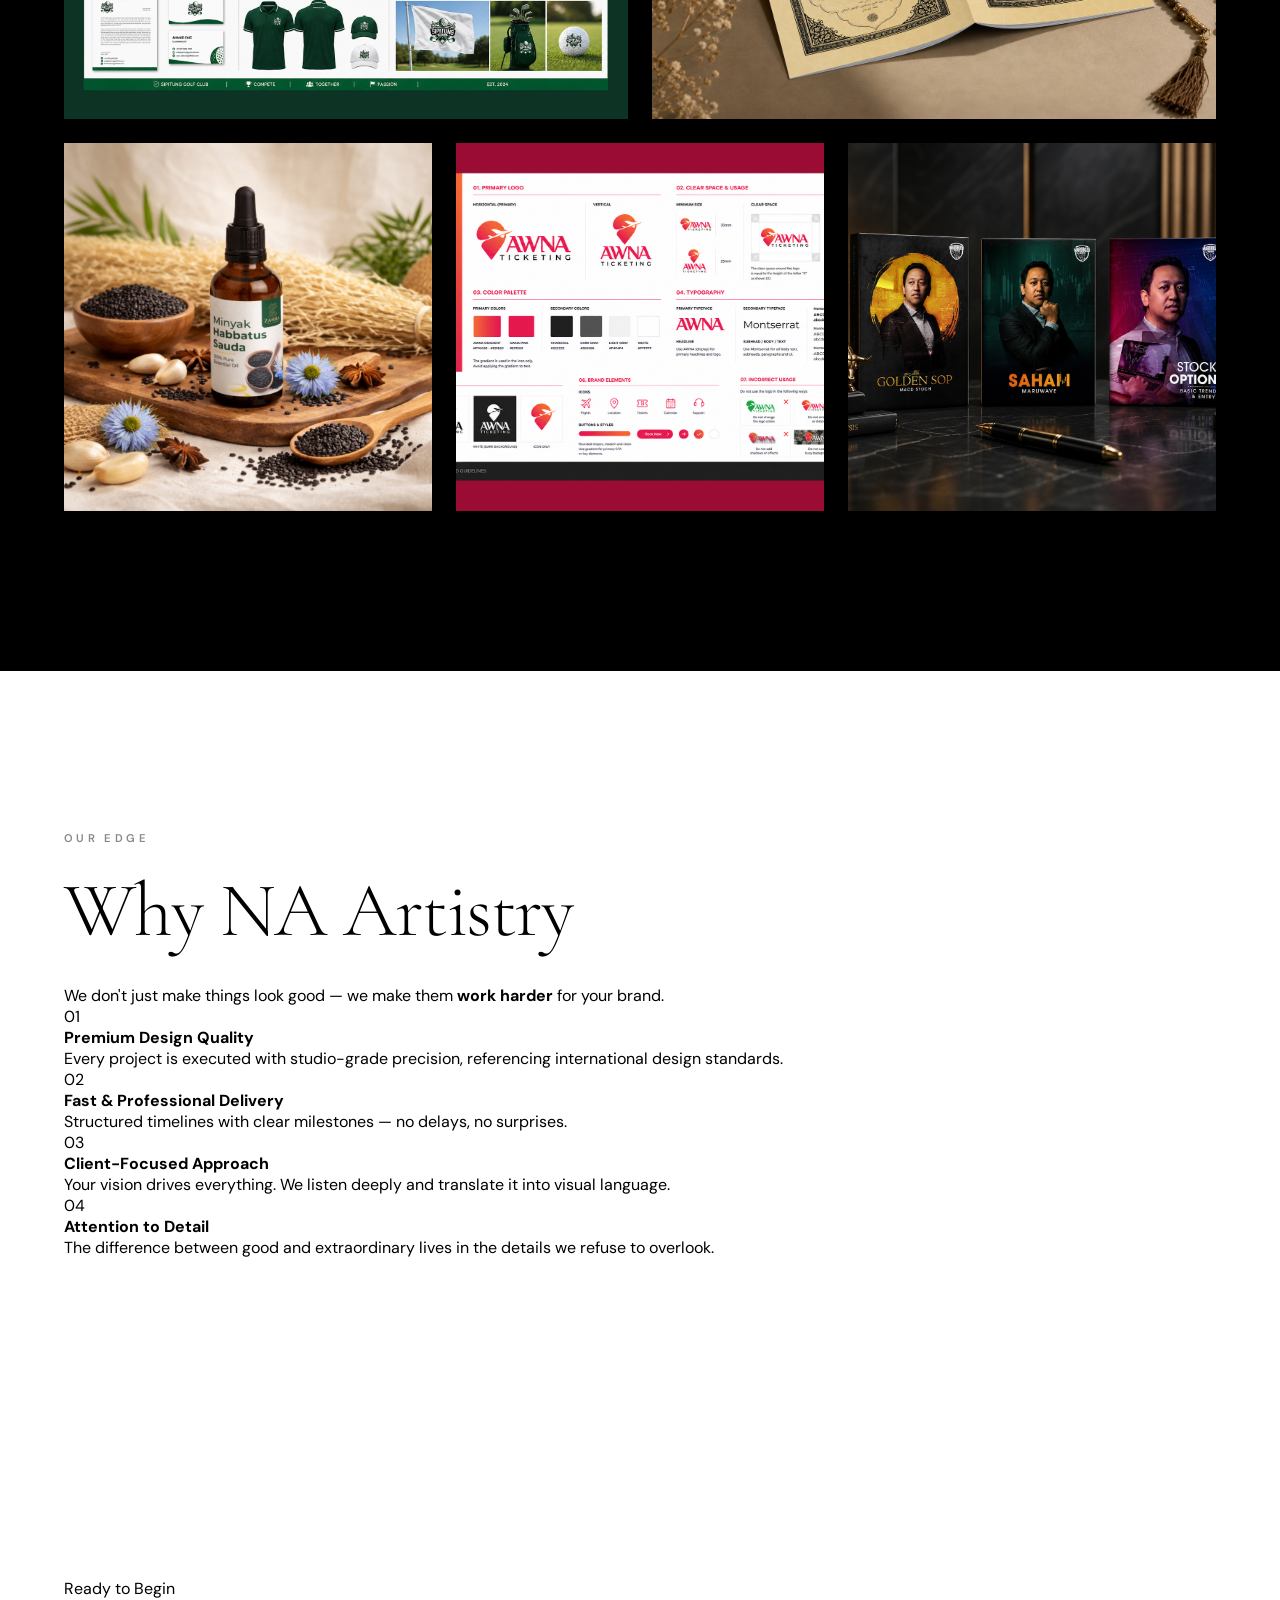
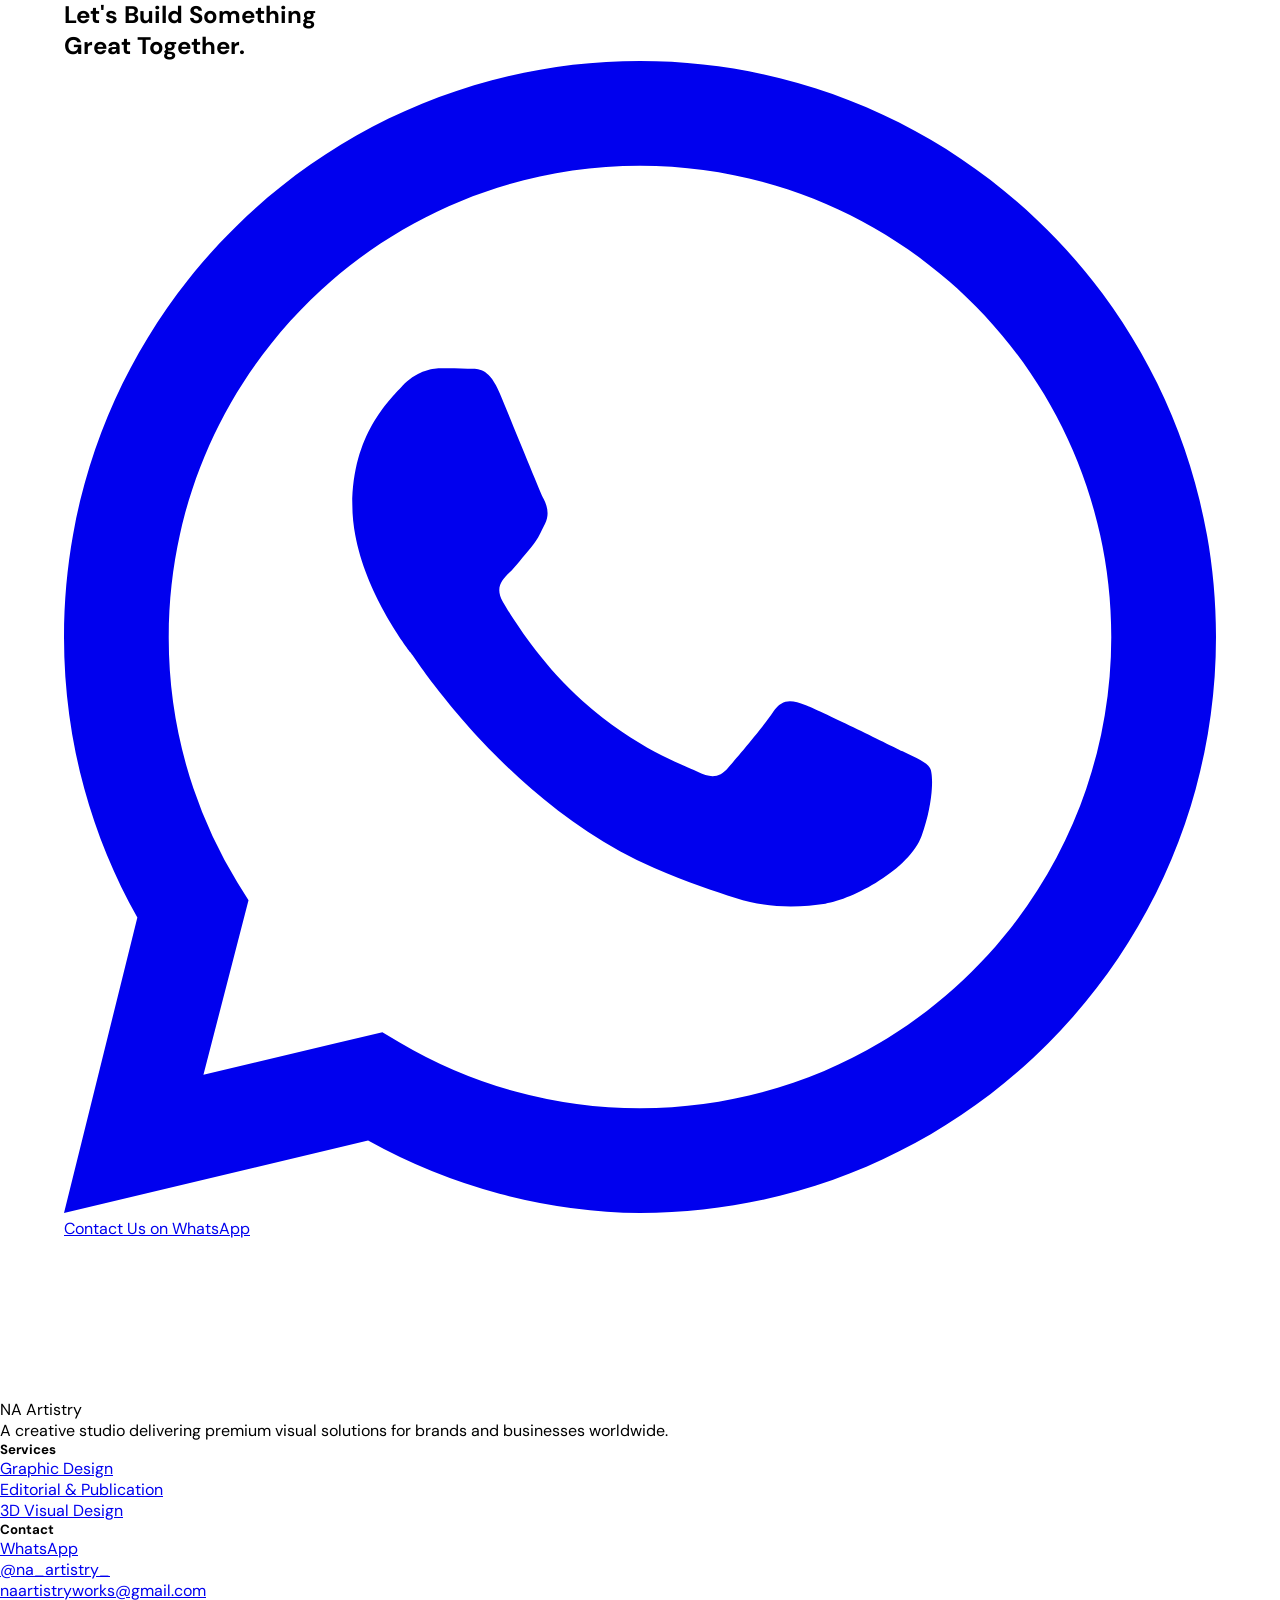
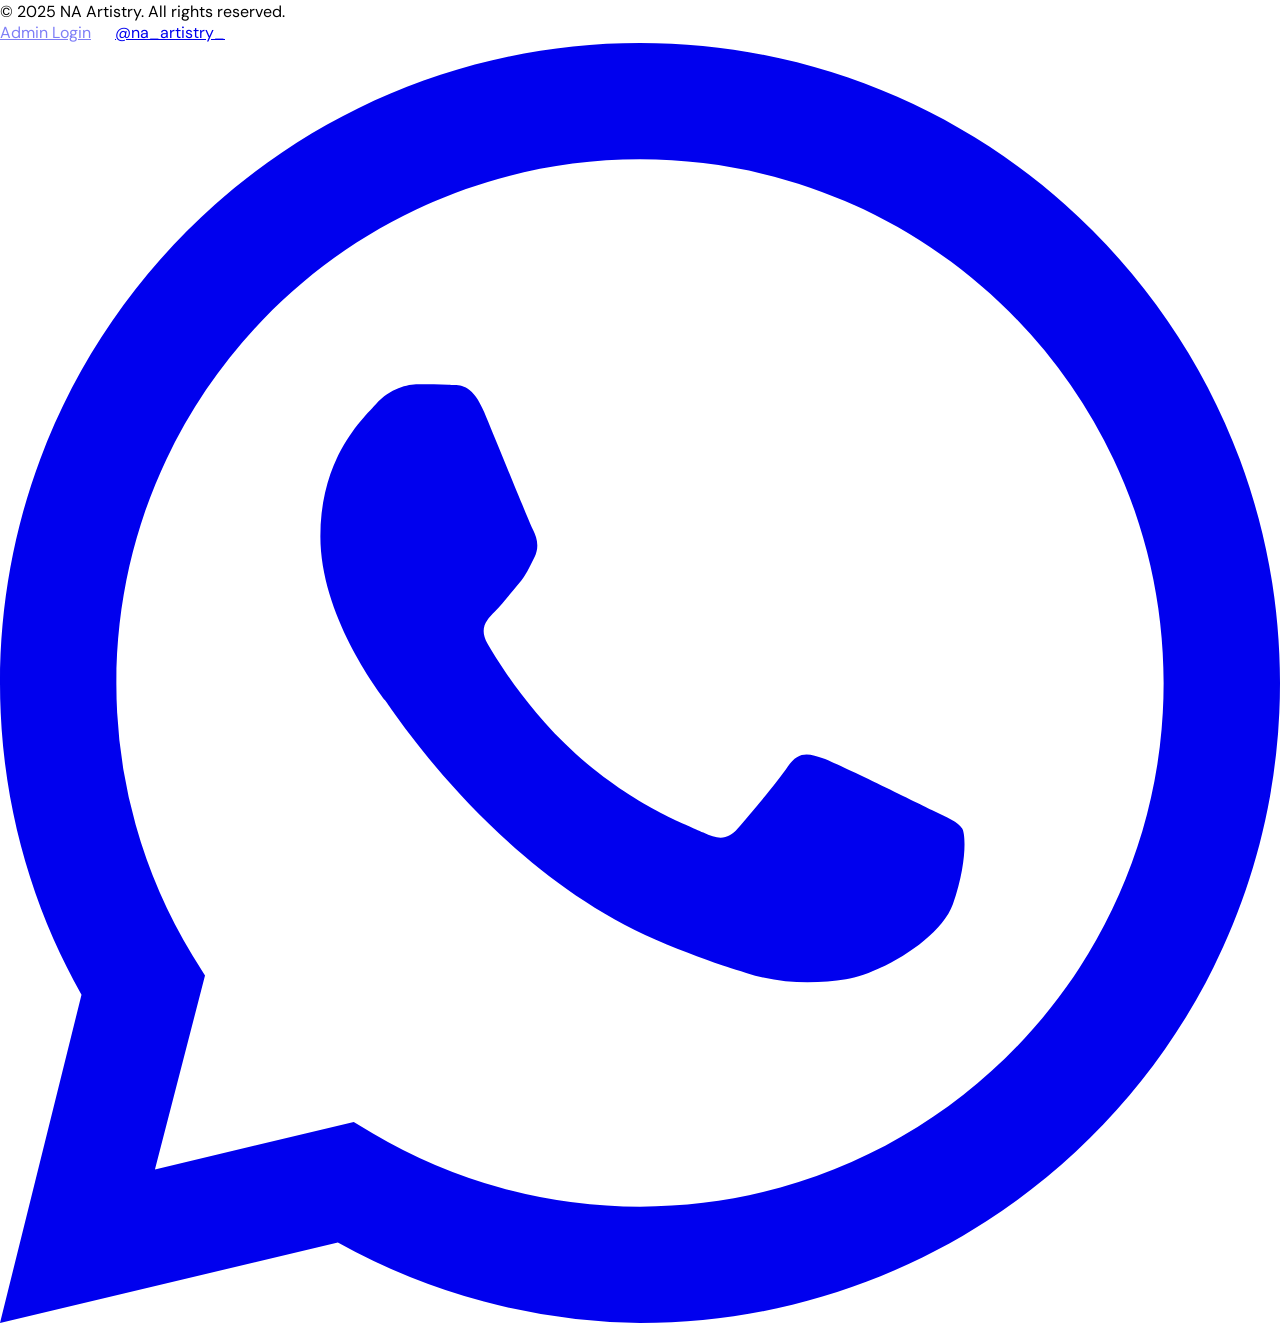
==== commit b682f528: "Merge pull request #7 from naartistry/dev Repair" ====
--- a/index.html
+++ b/index.html
@@ -14,67 +14,52 @@
   <meta property="og:url" content="https://naartistry.github.io/">
   <meta property="og:title" content="NA Artistry — Creative Studio">
   <meta property="og:description" content="Premium visual solutions for brands. Graphic design, editorial work, and 3D visuals.">
-  <meta property="og:image" content="./LOGO.png">
+  <meta property="og:image" content="LOGO.png">
 
   <!-- Twitter -->
   <meta property="twitter:card" content="summary_large_image">
   <meta property="twitter:url" content="https://naartistry.github.io/">
   <meta property="twitter:title" content="NA Artistry — Creative Studio">
   <meta property="twitter:description" content="Premium visual solutions for brands. Graphic design, editorial work, and 3D visuals.">
-  <meta property="twitter:image" content="./LOGO.png">
+  <meta property="twitter:image" content="LOGO.png">
 
   <!-- Favicon -->
-  <link rel="icon" type="image/png" href="./LOGO.png">
-  <link rel="apple-touch-icon" href="./LOGO.png">
+  <link rel="icon" type="image/png" href="LOGO.png">
+  <link rel="apple-touch-icon" href="LOGO.png">
 
   <link rel="preconnect" href="https://fonts.googleapis.com">
+
   <link rel="preconnect" href="https://fonts.gstatic.com" crossorigin>
-  <link href="https://fonts.googleapis.com/css2?family=Cormorant+Garamond:ital,wght@0,300;0,400;0,600;1,300;1,400&family=DM+Sans:ital,opsz,wght@0,9..40,200;0,9..40,300;0,9..40,400;0,9..40,500;1,9..40,300&display=swap" rel="stylesheet">
-  
-  <!-- DEPLOYMENT SAFE CSS -->
-  <link rel="stylesheet" href="./style.css">
+  <link
+    href="https://fonts.googleapis.com/css2?family=Cormorant+Garamond:ital,wght@0,300;0,400;0,600;1,300;1,400&family=DM+Sans:ital,opsz,wght@0,9..40,200;0,9..40,300;0,9..40,400;0,9..40,500;1,9..40,300&display=swap"
+    rel="stylesheet">
+  <link rel="stylesheet" href="style.css">
 </head>
 
 <body>
-  <!-- PRELOADER — fail-safe triple-redundancy system -->
-  <div id="preloader" style="position:fixed; inset:0; background:#000; z-index:10000; display:flex; align-items:center; justify-content:center; transition: opacity 0.6s ease;">
-    <div style="width:36px; height:36px; border:1.5px solid rgba(255,255,255,0.1); border-top-color:#fff; border-radius:50%; animation: na-spin 0.9s linear infinite;"></div>
+  <!-- PRELOADER -->
+  <div id="preloader" style="position:fixed; inset:0; background:#000; z-index:10000; display:flex; align-items:center; justify-content:center; transition: opacity 0.6s var(--ease);">
+      <div style="width:40px; height:40px; border:2px solid rgba(255,255,255,0.1); border-top-color:#fff; border-radius:50%; animation: spin 1s linear infinite;"></div>
   </div>
-  <style>@keyframes na-spin { to { transform: rotate(360deg); } }</style>
-  <script>
-    (function() {
-      var gone = false;
-      function hidePreloader() {
-        if (gone) return;
-        gone = true;
-        var p = document.getElementById('preloader');
-        if (!p) return;
-        p.style.opacity = '0';
-        setTimeout(function() { if (p && p.parentNode) p.parentNode.removeChild(p); }, 650);
-      }
-      // Trigger 1: DOMContentLoaded (fast path)
-      document.addEventListener('DOMContentLoaded', function() { setTimeout(hidePreloader, 200); });
-      // Trigger 2: window.load (normal path)
-      window.addEventListener('load', hidePreloader);
-      // Trigger 3: Hard timeout failsafe — ALWAYS fires after 2.5s
-      setTimeout(hidePreloader, 2500);
-    })();
-  </script>
-
+  <style>@keyframes spin { to { transform: rotate(360deg); } }</style>
+  <script>window.addEventListener('load', () => { const p = document.getElementById('preloader'); p.style.opacity = '0'; setTimeout(() => p.remove(), 600); });</script>
   <div class="cursor-dot" id="cursorDot"></div>
 
   <!-- NAV -->
   <nav id="navbar">
     <a href="#hero" class="nav-logo" data-edit="Nav_LogoText">
-      <img src="./LOGO.png" alt="NA Artistry" style="max-height: 36px; width: auto; display: block;" loading="lazy">
+      <img src="LOGO.png" alt="NA Artistry" style="max-height: 36px; width: auto; display: block;" loading="lazy">
     </a>
+
+
     <ul class="nav-links" data-edit="Nav_LinksList">
       <li><a href="#about">About</a></li>
       <li><a href="#services">Services</a></li>
       <li><a href="#portfolio">Work</a></li>
       <li><a href="#why">Why Us</a></li>
     </ul>
-    <a href="https://wa.me/601124043830?text=Hello%20NA%20Artistry,%20I%E2%80%99d%20like%20to%20discuss%20a%20potential%20project." target="_blank" rel="noopener" class="nav-cta" data-edit="Nav_CTA">Start a Project</a>
+    <a href="https://wa.me/601124043830?text=Hello%20NA%20Artistry,%20I%E2%80%99d%20like%20to%20discuss%20a%20potential%20project."
+      target="_blank" rel="noopener" class="nav-cta" data-edit="Nav_CTA">Start a Project</a>
     <button class="hamburger" id="hamburger" aria-label="Menu">
       <span></span><span></span><span></span>
     </button>
@@ -86,72 +71,78 @@
     <a href="#services" class="mobile-link">Services</a>
     <a href="#portfolio" class="mobile-link">Work</a>
     <a href="#why" class="mobile-link">Why Us</a>
-    <a href="https://wa.me/601124043830?text=Hello%20NA%20Artistry,%20I%E2%80%99d%20like%20to%20discuss%20a%20potential%20project." target="_blank" rel="noopener" class="mobile-link">Start a Project</a>
+    <a href="https://wa.me/601124043830?text=Hello%20NA%20Artistry,%20I%E2%80%99d%20like%20to%20discuss%20a%20potential%20project."
+      target="_blank" rel="noopener" class="mobile-link">Start a Project</a>
   </div>
 
   <!-- HERO SLIDER -->
   <section id="hero" class="hero-slider">
+    <!-- Slides Wrapper -->
     <div class="hero-slides-wrapper" id="heroSlides">
 
       <!-- Slide 1 -->
       <div class="hero-slide active">
-        <div class="slide-bg slide-bg-1" data-edit="Hero_Slide1_Image" data-cms-type="image"></div>
+        <div class="slide-bg slide-bg-1" data-layout="Hero_Slide1_Bg" data-edit="Hero_Slide1_Image" data-cms-type="image"></div>
         <div class="hero-noise"></div>
         <div class="hero-vignette"></div>
         <div class="slide-content">
           <p class="hero-eyebrow" data-edit="Hero_Slide1Eyebrow">Creative Studio — Est. 2015</p>
           <h1 class="hero-title" data-edit="Hero_Slide1Title">Design That Speaks.<br><em>Visuals That Convert.</em></h1>
-          <p class="hero-sub" data-edit="Hero_Slide1Sub">Creative studio helping brands stand out through graphic design, editorial work, and 3D visuals.</p>
+          <p class="hero-sub" data-edit="Hero_Slide1Sub">Creative studio helping brands stand out through graphic
+            design, editorial work, and 3D
+            visuals.</p>
           <div class="hero-btns">
-            <a href="./projects.html" class="btn-primary">View Portfolio</a>
-            <a href="https://wa.me/601124043830?text=Hello%20NA%20Artistry,%20I%E2%80%99d%20like%20to%20discuss%20a%20potential%20project." target="_blank" rel="noopener" class="btn-outline">Start a Project</a>
+            <a href="projects.html" class="btn-primary">View Portfolio</a>
+            <a href="https://wa.me/601124043830?text=Hello%20NA%20Artistry,%20I%E2%80%99d%20like%20to%20discuss%20a%20potential%20project."
+              target="_blank" rel="noopener" class="btn-outline">Start a Project</a>
           </div>
         </div>
       </div>
 
       <!-- Slide 2 -->
       <div class="hero-slide">
-        <div class="slide-bg slide-bg-2" data-edit="Hero_Slide2_Image" data-cms-type="image"></div>
+        <div class="slide-bg slide-bg-2" data-layout="Hero_Slide2_Bg" data-edit="Hero_Slide2_Image" data-cms-type="image"></div>
         <div class="hero-noise"></div>
         <div class="hero-vignette"></div>
         <div class="slide-content">
-          <p class="hero-eyebrow" data-edit="Hero_Slide2Eyebrow">3D Visualization</p>
+          <p class="hero-eyebrow" data-edit="Hero_Slide2Eyebrow">Spatial Design</p>
           <h1 class="hero-title" data-edit="Hero_Slide2Title">Visualizing Spaces<br><em>Before They Exist.</em></h1>
-          <p class="hero-sub" data-edit="Hero_Slide2Sub">Photorealistic 3D rendering and architectural visualization for visionary projects.</p>
+          <p class="hero-sub" data-edit="Hero_Slide2Sub">Photorealistic 3D rendering and architectural visualization for
+            visionary projects.</p>
           <div class="hero-btns">
-            <a href="./projects.html" class="btn-primary">View 3D Works</a>
+            <a href="projects.html" class="btn-primary">View 3D Works</a>
           </div>
         </div>
       </div>
 
       <!-- Slide 3 -->
       <div class="hero-slide">
-        <div class="slide-bg slide-bg-3" data-edit="Hero_Slide3_Image" data-cms-type="image"></div>
+        <div class="slide-bg slide-bg-3" data-layout="Hero_Slide3_Bg" data-edit="Hero_Slide3_Image" data-cms-type="image"></div>
         <div class="hero-noise"></div>
         <div class="hero-vignette"></div>
         <div class="slide-content">
-          <p class="hero-eyebrow" data-edit="Hero_Slide3Eyebrow">Branding & Identity</p>
+          <p class="hero-eyebrow" data-edit="Hero_Slide3Eyebrow">Identity Systems</p>
           <h1 class="hero-title" data-edit="Hero_Slide3Title">Crafting Brands<br><em>With Precision.</em></h1>
-          <p class="hero-sub" data-edit="Hero_Slide3Sub">Building cohesive, powerful brand identities that leave a lasting mark.</p>
+          <p class="hero-sub" data-edit="Hero_Slide3Sub">Building cohesive, powerful brand identities that leave a
+            lasting mark.</p>
           <div class="hero-btns">
-            <a href="./projects.html" class="btn-primary">Explore Branding</a>
-          </div>
-        </div>
-      </div>
-
-    </div>
-
-    <!-- Scroll Indicator -->
+            <a href="projects.html" class="btn-primary">Explore Branding</a>
+          </div>
+        </div>
+      </div>
+
+    </div>
+
+    <!-- Dot Navigation -->
+    <div class="hero-dots" id="heroDots">
+      <button class="dot active" data-index="0" aria-label="Slide 1"></button>
+      <button class="dot" data-index="1" aria-label="Slide 2"></button>
+      <button class="dot" data-index="2" aria-label="Slide 3"></button>
+    </div>
+
     <div class="hero-scroll">
+      <div class="hero-scroll-line"></div>
       <span>Scroll</span>
-      <div class="hero-scroll-line"></div>
-    </div>
-
-    <!-- Navigation Dots -->
-    <div class="hero-dots">
-      <div class="dot active"></div>
-      <div class="dot"></div>
-      <div class="dot"></div>
     </div>
   </section>
 
@@ -160,10 +151,13 @@
     <div class="about-grid">
       <div class="about-left reveal">
         <p class="section-label" data-edit="About_Label">About the Studio</p>
-        <h2 class="section-title" data-edit="About_Title">We craft visuals<br>that define brands.</h2>
+        <h2 class="section-title" style="color:var(--white);" data-edit="About_Title">We craft visuals<br>that define
+          brands.</h2>
       </div>
       <div class="about-right reveal reveal-delay-1">
-        <p class="about-intro" data-edit="About_Intro">We are a creative studio focused on delivering high-quality visual solutions for brands and businesses — combining precision with artistry to produce work that is both functional and memorable.</p>
+        <p class="about-intro" data-edit="About_Intro">We are a creative studio focused on delivering high-quality
+          visual solutions for brands
+          and businesses — combining precision with artistry to produce work that is both functional and memorable.</p>
         <div class="about-highlights">
           <div class="highlight-item">
             <h4 data-edit="About_Highlight1Title">Clean Design Thinking</h4>
@@ -193,16 +187,18 @@
       <h2 class="section-title" data-edit="Services_Title">Our Services</h2>
     </div>
     <div class="services-grid">
-      <div class="service-card reveal">
+
+      <div class="service-card reveal" data-layout="Service_Card_1">
         <span class="service-num">01</span>
         <svg class="service-icon" viewBox="0 0 40 40" fill="none" xmlns="http://www.w3.org/2000/svg">
-          <rect x="5" y="5" width="13" height="13" stroke="currentColor" stroke-width="1.5" />
-          <rect x="22" y="5" width="13" height="13" fill="currentColor" />
-          <rect x="5" y="22" width="13" height="13" fill="currentColor" opacity="0.15" />
-          <rect x="22" y="22" width="13" height="13" stroke="currentColor" stroke-width="1.5" />
+          <rect x="5" y="5" width="13" height="13" stroke="black" stroke-width="1.5" />
+          <rect x="22" y="5" width="13" height="13" fill="black" />
+          <rect x="5" y="22" width="13" height="13" fill="black" opacity="0.15" />
+          <rect x="22" y="22" width="13" height="13" stroke="black" stroke-width="1.5" />
         </svg>
         <h3 data-edit="Services_Card1Title">Graphic Design</h3>
-        <p data-edit="Services_Card1Text">Strategic visual design that positions your brand for impact across every touchpoint.</p>
+        <p data-edit="Services_Card1Text">Strategic visual design that positions your brand for impact across every
+          touchpoint.</p>
         <ul class="service-list" data-edit="Services_Card1List">
           <li>Brand Identity</li>
           <li>Posters & Campaigns</li>
@@ -210,16 +206,17 @@
         </ul>
       </div>
 
-      <div class="service-card reveal reveal-delay-1">
+      <div class="service-card reveal reveal-delay-1" data-layout="Service_Card_2">
         <span class="service-num">02</span>
         <svg class="service-icon" viewBox="0 0 40 40" fill="none" xmlns="http://www.w3.org/2000/svg">
-          <rect x="4" y="6" width="32" height="28" stroke="currentColor" stroke-width="1.5" />
-          <line x1="10" y1="14" x2="30" y2="14" stroke="currentColor" stroke-width="1.5" />
-          <line x1="10" y1="20" x2="26" y2="20" stroke="currentColor" stroke-width="1.5" />
-          <line x1="10" y1="26" x2="22" y2="26" stroke="currentColor" stroke-width="1.5" />
+          <rect x="4" y="6" width="32" height="28" stroke="black" stroke-width="1.5" />
+          <line x1="10" y1="14" x2="30" y2="14" stroke="black" stroke-width="1.5" />
+          <line x1="10" y1="20" x2="26" y2="20" stroke="black" stroke-width="1.5" />
+          <line x1="10" y1="26" x2="22" y2="26" stroke="black" stroke-width="1.5" />
         </svg>
         <h3 data-edit="Services_Card2Title">Editorial & Publication</h3>
-        <p data-edit="Services_Card2Text">Thoughtful publication design that communicates authority, clarity, and craft.</p>
+        <p data-edit="Services_Card2Text">Thoughtful publication design that communicates authority, clarity, and craft.
+        </p>
         <ul class="service-list" data-edit="Services_Card2List">
           <li>Book Design</li>
           <li>Layout & Typesetting</li>
@@ -227,23 +224,25 @@
         </ul>
       </div>
 
-      <div class="service-card reveal reveal-delay-2">
+      <div class="service-card reveal reveal-delay-2" data-layout="Service_Card_3">
         <span class="service-num">03</span>
         <svg class="service-icon" viewBox="0 0 40 40" fill="none" xmlns="http://www.w3.org/2000/svg">
-          <polygon points="20,4 36,13 36,27 20,36 4,27 4,13" stroke="currentColor" stroke-width="1.5" fill="none" />
-          <polygon points="20,12 28,17 28,27 20,32 12,27 12,17" fill="currentColor" opacity="0.12" />
-          <line x1="20" y1="4" x2="20" y2="36" stroke="currentColor" stroke-width="1" />
-          <line x1="4" y1="13" x2="36" y2="27" stroke="currentColor" stroke-width="1" />
-          <line x1="36" y1="13" x2="4" y2="27" stroke="currentColor" stroke-width="1" />
+          <polygon points="20,4 36,13 36,27 20,36 4,27 4,13" stroke="black" stroke-width="1.5" fill="none" />
+          <polygon points="20,12 28,17 28,27 20,32 12,27 12,17" fill="black" opacity="0.12" />
+          <line x1="20" y1="4" x2="20" y2="36" stroke="black" stroke-width="1" />
+          <line x1="4" y1="13" x2="36" y2="27" stroke="black" stroke-width="1" />
+          <line x1="36" y1="13" x2="4" y2="27" stroke="black" stroke-width="1" />
         </svg>
         <h3 data-edit="Services_Card3Title">3D Visual Design</h3>
-        <p data-edit="Services_Card3Text">Photorealistic 3D visuals that bring products and concepts to life before production.</p>
+        <p data-edit="Services_Card3Text">Photorealistic 3D visuals that bring products and concepts to life before
+          production.</p>
         <ul class="service-list" data-edit="Services_Card3List">
           <li>Interior Visualization</li>
           <li>Concept Rendering</li>
           <li>Visual Storytelling</li>
         </ul>
       </div>
+
     </div>
   </section>
 
@@ -252,14 +251,16 @@
     <div class="portfolio-header">
       <div class="reveal">
         <p class="section-label" data-edit="Portfolio_Label">Our Work</p>
-        <h2 class="section-title" data-edit="Portfolio_Title">Selected Works</h2>
-      </div>
-      <a href="./projects.html" class="portfolio-link reveal" data-edit="Portfolio_Link">View All Projects →</a>
+        <h2 class="section-title" style="color:var(--white);" data-edit="Portfolio_Title">Selected Works</h2>
+      </div>
+      <a href="projects.html" class="portfolio-link reveal" data-edit="Portfolio_Link">View All Projects →</a>
     </div>
 
     <div class="portfolio-grid reveal">
-      <a href="./projects.html" class="p-item">
-        <div class="p-bg" style="background: url('./MOCKUP.jpg') center/cover no-repeat;"></div>
+
+      <a href="projects.html" class="p-item" data-layout="PortfolioItem_1">
+        <div class="p-bg" style="background: url('MOCKUP.jpg') center/cover no-repeat;">
+        </div>
         <div class="p-overlay">
           <p class="p-tag">Branding</p>
           <p class="p-name">Minimal Identity System</p>
@@ -267,8 +268,9 @@
         <div class="p-arrow">↗</div>
       </a>
 
-      <a href="./projects.html" class="p-item">
-        <div class="p-bg" style="background: url('./EDITORIAL.png') center/cover no-repeat;"></div>
+      <a href="projects.html" class="p-item" data-layout="PortfolioItem_2">
+        <div class="p-bg" style="background: url('EDITORIAL.png') center/cover no-repeat;">
+        </div>
         <div class="p-overlay">
           <p class="p-tag">Editorial</p>
           <p class="p-name">Book Cover Design</p>
@@ -276,8 +278,9 @@
         <div class="p-arrow">↗</div>
       </a>
 
-      <a href="./projects.html" class="p-item">
-        <div class="p-bg" style="background: url('./3D.jpg') center/cover no-repeat;"></div>
+      <a href="projects.html" class="p-item" data-layout="PortfolioItem_3">
+        <div class="p-bg" style="background: url('3D.jpg') center/cover no-repeat;">
+        </div>
         <div class="p-overlay">
           <p class="p-tag">3D Visual</p>
           <p class="p-name">Interior Visualisation</p>
@@ -285,8 +288,9 @@
         <div class="p-arrow">↗</div>
       </a>
 
-      <a href="./projects.html" class="p-item">
-        <div class="p-bg" style="background: url('./BRAND.png') center/cover no-repeat;"></div>
+      <a href="projects.html" class="p-item">
+        <div class="p-bg" style="background: url('BRAND.png') center/cover no-repeat;">
+        </div>
         <div class="p-overlay">
           <p class="p-tag">Branding</p>
           <p class="p-name">Corporate Brand Guidelines</p>
@@ -294,14 +298,16 @@
         <div class="p-arrow">↗</div>
       </a>
 
-      <a href="./projects.html" class="p-item">
-        <div class="p-bg" style="background: url('./PREVIEW.jpg') center/cover no-repeat;"></div>
+      <a href="projects.html" class="p-item">
+        <div class="p-bg" style="background: url('PREVIEW.jpg') center/cover no-repeat;">
+        </div>
         <div class="p-overlay">
           <p class="p-tag">Poster Design</p>
           <p class="p-name">Campaign Series</p>
         </div>
         <div class="p-arrow">↗</div>
       </a>
+
     </div>
   </section>
 
@@ -311,14 +317,17 @@
       <div class="reveal">
         <p class="section-label" data-edit="WhyUs_Label">Our Edge</p>
         <h2 class="section-title" style="margin-bottom:2rem;" data-edit="WhyUs_Title">Why NA Artistry</h2>
-        <p class="why-left-copy" data-edit="WhyUs_Intro">We don't just make things look good — we make them <strong>work harder</strong> for your brand.</p>
+        <p class="why-left-copy" data-edit="WhyUs_Intro">
+          We don't just make things look good — we make them <strong>work harder</strong> for your brand.
+        </p>
       </div>
       <div class="why-points reveal reveal-delay-1">
         <div class="why-point">
           <span class="why-num">01</span>
           <div class="why-content">
             <h4 data-edit="WhyUs_Point1Title">Premium Design Quality</h4>
-            <p data-edit="WhyUs_Point1Text">Every project is executed with studio-grade precision, referencing international design standards.</p>
+            <p data-edit="WhyUs_Point1Text">Every project is executed with studio-grade precision, referencing
+              international design standards.</p>
           </div>
         </div>
         <div class="why-point">
@@ -332,14 +341,16 @@
           <span class="why-num">03</span>
           <div class="why-content">
             <h4 data-edit="WhyUs_Point3Title">Client-Focused Approach</h4>
-            <p data-edit="WhyUs_Point3Text">Your vision drives everything. We listen deeply and translate it into visual language.</p>
+            <p data-edit="WhyUs_Point3Text">Your vision drives everything. We listen deeply and translate it into visual
+              language.</p>
           </div>
         </div>
         <div class="why-point">
           <span class="why-num">04</span>
           <div class="why-content">
             <h4 data-edit="WhyUs_Point4Title">Attention to Detail</h4>
-            <p data-edit="WhyUs_Point4Text">The difference between good and extraordinary lives in the details we refuse to overlook.</p>
+            <p data-edit="WhyUs_Point4Text">The difference between good and extraordinary lives in the details we refuse
+              to overlook.</p>
           </div>
         </div>
       </div>
@@ -350,10 +361,13 @@
   <section id="cta">
     <p class="cta-label reveal" data-edit="CTA_Label">Ready to Begin</p>
     <h2 class="cta-title reveal reveal-delay-1" data-edit="CTA_Title">Let's Build Something<br>Great Together.</h2>
-    <a href="https://wa.me/601124043830?text=Hello%20NA%20Artistry,%20I%E2%80%99d%20like%20to%20discuss%20a%20potential%20project." target="_blank" rel="noopener" class="btn-wa reveal reveal-delay-2" data-edit="CTA_Button">
+    <a href="https://wa.me/601124043830?text=Hello%20NA%20Artistry,%20I%E2%80%99d%20like%20to%20discuss%20a%20potential%20project."
+      target="_blank" rel="noopener" class="btn-wa reveal reveal-delay-2" data-edit="CTA_Button">
       <svg viewBox="0 0 24 24" fill="currentColor" xmlns="http://www.w3.org/2000/svg">
-        <path d="M17.472 14.382c-.297-.149-1.758-.867-2.03-.967-.273-.099-.471-.148-.67.15-.197.297-.767.966-.94 1.164-.173.199-.347.223-.644.075-.297-.15-1.255-.463-2.39-1.475-.883-.788-1.48-1.761-1.653-2.059-.173-.297-.018-.458.13-.606.134-.133.298-.347.446-.52.149-.174.198-.298.298-.497.099-.198.05-.371-.025-.52-.075-.149-.669-1.612-.916-2.207-.242-.579-.487-.5-.669-.51-.173-.008-.371-.01-.57-.01-.198 0-.52.074-.792.372-.272.297-1.04 1.016-1.04 2.479 0 1.462 1.065 2.875 1.213 3.074.149.198 2.096 3.2 5.077 4.487.709.306 1.262.489 1.694.625.712.227 1.36.195 1.871.118.571-.085 1.758-.719 2.006-1.413.248-.694.248-1.289.173-1.413-.074-.124-.272-.198-.57-.347z" />
-        <path d="M12 0C5.373 0 0 5.373 0 12c0 2.123.554 4.118 1.528 5.845L0 24l6.335-1.51A11.945 11.945 0 0012 24c6.627 0 12-5.373 12-12S18.627 0 12 0zm0 21.818a9.818 9.818 0 01-5.007-1.372l-.36-.214-3.728.888.939-3.636-.234-.373A9.773 9.773 0 012.182 12C2.182 6.578 6.578 2.182 12 2.182S21.818 6.578 21.818 12 17.422 21.818 12 21.818z" />
+        <path
+          d="M17.472 14.382c-.297-.149-1.758-.867-2.03-.967-.273-.099-.471-.148-.67.15-.197.297-.767.966-.94 1.164-.173.199-.347.223-.644.075-.297-.15-1.255-.463-2.39-1.475-.883-.788-1.48-1.761-1.653-2.059-.173-.297-.018-.458.13-.606.134-.133.298-.347.446-.52.149-.174.198-.298.298-.497.099-.198.05-.371-.025-.52-.075-.149-.669-1.612-.916-2.207-.242-.579-.487-.5-.669-.51-.173-.008-.371-.01-.57-.01-.198 0-.52.074-.792.372-.272.297-1.04 1.016-1.04 2.479 0 1.462 1.065 2.875 1.213 3.074.149.198 2.096 3.2 5.077 4.487.709.306 1.262.489 1.694.625.712.227 1.36.195 1.871.118.571-.085 1.758-.719 2.006-1.413.248-.694.248-1.289.173-1.413-.074-.124-.272-.198-.57-.347z" />
+        <path
+          d="M12 0C5.373 0 0 5.373 0 12c0 2.123.554 4.118 1.528 5.845L0 24l6.335-1.51A11.945 11.945 0 0012 24c6.627 0 12-5.373 12-12S18.627 0 12 0zm0 21.818a9.818 9.818 0 01-5.007-1.372l-.36-.214-3.728.888.939-3.636-.234-.373A9.773 9.773 0 012.182 12C2.182 6.578 6.578 2.182 12 2.182S21.818 6.578 21.818 12 17.422 21.818 12 21.818z" />
       </svg>
       Contact Us on WhatsApp
     </a>
@@ -364,7 +378,9 @@
     <div class="footer-top">
       <div class="footer-brand-col">
         <p class="footer-brand" data-edit="Footer_Brand">NA Artistry</p>
-        <p class="footer-desc" data-edit="Footer_Desc">A creative studio delivering premium visual solutions for brands and businesses worldwide.</p>
+        <p class="footer-desc" data-edit="Footer_Desc">A creative studio delivering premium visual solutions for brands
+          and businesses
+          worldwide.</p>
       </div>
       <div class="footer-col">
         <h5 data-edit="Footer_ServicesTitle">Services</h5>
@@ -377,7 +393,9 @@
       <div class="footer-col">
         <h5 data-edit="Footer_ContactTitle">Contact</h5>
         <ul data-edit="Footer_ContactList">
-          <li><a href="https://wa.me/601124043830?text=Hello%20NA%20Artistry,%20I%E2%80%99d%20like%20to%20discuss%20a%20potential%20project." target="_blank" rel="noopener">WhatsApp</a></li>
+          <li><a
+              href="https://wa.me/601124043830?text=Hello%20NA%20Artistry,%20I%E2%80%99d%20like%20to%20discuss%20a%20potential%20project."
+              target="_blank" rel="noopener">WhatsApp</a></li>
           <li><a href="https://instagram.com/na_artistry_" target="_blank" rel="noopener">@na_artistry_</a></li>
           <li><a href="mailto:naartistryworks@gmail.com">naartistryworks@gmail.com</a></li>
         </ul>
@@ -386,166 +404,125 @@
     <div class="footer-bottom">
       <p class="footer-copy" data-edit="Footer_Copyright">© 2025 NA Artistry. All rights reserved.</p>
       <div style="display: flex; gap: 1.5rem; align-items: center;">
-        <a href="./admin.html" class="footer-ig" style="opacity: 0.5;">Admin Login</a>
+        <a href="admin.html" class="footer-ig" style="opacity: 0.5;">Admin Login</a>
         <a href="https://instagram.com/na_artistry_" target="_blank" rel="noopener" class="footer-ig">@na_artistry_</a>
       </div>
     </div>
   </footer>
 
   <!-- WhatsApp FAB -->
-  <a href="https://wa.me/601124043830?text=Hello%20NA%20Artistry,%20I%E2%80%99d%20like%20to%20discuss%20a%20potential%20project." target="_blank" rel="noopener" class="wa-fab" aria-label="Contact on WhatsApp">
+  <a href="https://wa.me/601124043830?text=Hello%20NA%20Artistry,%20I%E2%80%99d%20like%20to%20discuss%20a%20potential%20project."
+    target="_blank" rel="noopener" class="wa-fab" aria-label="Contact on WhatsApp">
     <svg viewBox="0 0 24 24" fill="currentColor" xmlns="http://www.w3.org/2000/svg">
-      <path d="M17.472 14.382c-.297-.149-1.758-.867-2.03-.967-.273-.099-.471-.148-.67.15-.197.297-.767.966-.94 1.164-.173.199-.347.223-.644.075-.297-.15-1.255-.463-2.39-1.475-.883-.788-1.48-1.761-1.653-2.059-.173-.297-.018-.458.13-.606.134-.133.298-.347.446-.52.149-.174.198-.298.298-.497.099-.198.05-.371-.025-.52-.075-.149-.669-1.612-.916-2.207-.242-.579-.487-.5-.669-.51-.173-.008-.371-.01-.57-.01-.198 0-.52.074-.792.372-.272.297-1.04 1.016-1.04 2.479 0 1.462 1.065 2.875 1.213 3.074.149.198 2.096 3.2 5.077 4.487.709.306 1.262.489 1.694.625.712.227 1.36.195 1.871.118.571-.085 1.758-.719 2.006-1.413.248-.694.248-1.289.173-1.413-.074-.124-.272-.198-.57-.347z" />
-      <path d="M12 0C5.373 0 0 5.373 0 12c0 2.123.554 4.118 1.528 5.845L0 24l6.335-1.51A11.945 11.945 0 0012 24c6.627 0 12-5.373 12-12S18.627 0 12 0zm0 21.818a9.818 9.818 0 01-5.007-1.372l-.36-.214-3.728.888.939-3.636-.234-.373A9.773 9.773 0 012.182 12C2.182 6.578 6.578 2.182 12 2.182S21.818 6.578 21.818 12 17.422 21.818 12 21.818z" />
+      <path
+        d="M17.472 14.382c-.297-.149-1.758-.867-2.03-.967-.273-.099-.471-.148-.67.15-.197.297-.767.966-.94 1.164-.173.199-.347.223-.644.075-.297-.15-1.255-.463-2.39-1.475-.883-.788-1.48-1.761-1.653-2.059-.173-.297-.018-.458.13-.606.134-.133.298-.347.446-.52.149-.174.198-.298.298-.497.099-.198.05-.371-.025-.52-.075-.149-.669-1.612-.916-2.207-.242-.579-.487-.5-.669-.51-.173-.008-.371-.01-.57-.01-.198 0-.52.074-.792.372-.272.297-1.04 1.016-1.04 2.479 0 1.462 1.065 2.875 1.213 3.074.149.198 2.096 3.2 5.077 4.487.709.306 1.262.489 1.694.625.712.227 1.36.195 1.871.118.571-.085 1.758-.719 2.006-1.413.248-.694.248-1.289.173-1.413-.074-.124-.272-.198-.57-.347z" />
+      <path
+        d="M12 0C5.373 0 0 5.373 0 12c0 2.123.554 4.118 1.528 5.845L0 24l6.335-1.51A11.945 11.945 0 0012 24c6.627 0 12-5.373 12-12S18.627 0 12 0zm0 21.818a9.818 9.818 0 01-5.007-1.372l-.36-.214-3.728.888.939-3.636-.234-.373A9.773 9.773 0 012.182 12C2.182 6.578 6.578 2.182 12 2.182S21.818 6.578 21.818 12 17.422 21.818 12 21.818z" />
     </svg>
   </a>
 
   <script>
-    (function() {
-      'use strict';
-
-      // ── STICKY NAV ──
-      try {
-        var navbar = document.getElementById('navbar');
-        if (navbar) {
-          window.addEventListener('scroll', function() {
-            if (window.scrollY > 60) navbar.classList.add('scrolled');
-            else navbar.classList.remove('scrolled');
-          }, { passive: true });
+    // ── STICKY NAV ──
+    const navbar = document.getElementById('navbar');
+    window.addEventListener('scroll', () => {
+      navbar.classList.toggle('scrolled', window.scrollY > 60);
+    }, { passive: true });
+
+    // ── HAMBURGER ──
+    const hamburger = document.getElementById('hamburger');
+    const mobileMenu = document.getElementById('mobileMenu');
+    hamburger.addEventListener('click', () => {
+      hamburger.classList.toggle('open');
+      mobileMenu.classList.toggle('open');
+      document.body.style.overflow = mobileMenu.classList.contains('open') ? 'hidden' : '';
+    });
+    document.querySelectorAll('.mobile-link').forEach(link => {
+      link.addEventListener('click', () => {
+        hamburger.classList.remove('open');
+        mobileMenu.classList.remove('open');
+        document.body.style.overflow = '';
+      });
+    });
+
+    // ── SCROLL REVEAL ──
+    const revealEls = document.querySelectorAll('.reveal');
+    const observer = new IntersectionObserver((entries) => {
+      entries.forEach(entry => {
+        if (entry.isIntersecting) {
+          entry.target.classList.add('visible');
+          observer.unobserve(entry.target);
         }
-      } catch(e) { console.warn('Nav init failed:', e); }
-
-      // ── HAMBURGER ──
-      try {
-        var hamburger = document.getElementById('hamburger');
-        var mobileMenu = document.getElementById('mobileMenu');
-        if (hamburger && mobileMenu) {
-          hamburger.addEventListener('click', function() {
-            hamburger.classList.toggle('open');
-            mobileMenu.classList.toggle('open');
-            document.body.style.overflow = mobileMenu.classList.contains('open') ? 'hidden' : '';
-          });
-          document.querySelectorAll('.mobile-link').forEach(function(link) {
-            link.addEventListener('click', function() {
-              hamburger.classList.remove('open');
-              mobileMenu.classList.remove('open');
-              document.body.style.overflow = '';
-            });
-          });
-        }
-      } catch(e) { console.warn('Hamburger init failed:', e); }
-
-      // ── SCROLL REVEAL ──
-      try {
-        if ('IntersectionObserver' in window) {
-          var revealObserver = new IntersectionObserver(function(entries) {
-            entries.forEach(function(entry) {
-              if (entry.isIntersecting) {
-                entry.target.classList.add('visible');
-                revealObserver.unobserve(entry.target);
-              }
-            });
-          }, { threshold: 0.1, rootMargin: '0px 0px -30px 0px' });
-          document.querySelectorAll('.reveal').forEach(function(el) {
-            revealObserver.observe(el);
-          });
-        } else {
-          // Fallback: show all reveals immediately if no IntersectionObserver
-          document.querySelectorAll('.reveal').forEach(function(el) {
-            el.classList.add('visible');
-          });
-        }
-      } catch(e) {
-        console.warn('Reveal init failed:', e);
-        document.querySelectorAll('.reveal').forEach(function(el) { el.classList.add('visible'); });
-      }
-
-      // ── CUSTOM CURSOR ──
-      try {
-        var cursorDot = document.getElementById('cursorDot');
-        if (cursorDot && window.matchMedia('(pointer:fine)').matches) {
-          document.addEventListener('mousemove', function(e) {
-            cursorDot.style.left = (e.clientX - 4) + 'px';
-            cursorDot.style.top = (e.clientY - 4) + 'px';
-          });
-          document.querySelectorAll('a, button, .dot').forEach(function(el) {
-            el.addEventListener('mouseenter', function() { cursorDot.classList.add('hover'); });
-            el.addEventListener('mouseleave', function() { cursorDot.classList.remove('hover'); });
-          });
-        } else if (cursorDot) {
-          cursorDot.style.display = 'none';
-        }
-      } catch(e) { console.warn('Cursor init failed:', e); }
-
-      // ── HERO SLIDER ──
-      try {
-        var heroSlider = document.getElementById('hero');
-        if (heroSlider) {
-          var slides = heroSlider.querySelectorAll('.hero-slide');
-          var dots = heroSlider.querySelectorAll('.dot');
-          if (slides.length > 0) {
-            var currentSlide = 0;
-            var slideInterval = null;
-            var slideDuration = 6000;
-
-            var goToSlide = function(index) {
-              slides[currentSlide].classList.remove('active');
-              if (dots[currentSlide]) dots[currentSlide].classList.remove('active');
-              currentSlide = index;
-              slides[currentSlide].classList.add('active');
-              if (dots[currentSlide]) dots[currentSlide].classList.add('active');
-            };
-
-            var startSlideShow = function() {
-              slideInterval = setInterval(function() {
-                goToSlide((currentSlide + 1) % slides.length);
-              }, slideDuration);
-            };
-
-            var stopSlideShow = function() { clearInterval(slideInterval); };
-
-            dots.forEach(function(dot, index) {
-              dot.addEventListener('click', function() {
-                if (index !== currentSlide) {
-                  stopSlideShow();
-                  goToSlide(index);
-                  startSlideShow();
-                }
-              });
-            });
-
-            heroSlider.addEventListener('mouseenter', stopSlideShow);
-            heroSlider.addEventListener('mouseleave', startSlideShow);
+      });
+    }, { threshold: 0.12, rootMargin: '0px 0px -40px 0px' });
+    revealEls.forEach(el => observer.observe(el));
+
+    // ── CUSTOM CURSOR ──
+    const cursorDot = document.getElementById('cursorDot');
+    if (window.matchMedia('(pointer:fine)').matches && cursorDot) {
+      document.addEventListener('mousemove', e => {
+        cursorDot.style.left = e.clientX - 4 + 'px';
+        cursorDot.style.top = e.clientY - 4 + 'px';
+      });
+      document.querySelectorAll('a, button, .dot, .project-card').forEach(el => {
+        el.addEventListener('mouseenter', () => cursorDot.classList.add('hover'));
+        el.addEventListener('mouseleave', () => cursorDot.classList.remove('hover'));
+      });
+    } else if (cursorDot) {
+      cursorDot.style.display = 'none';
+    }
+
+    // ── HERO SLIDER ──
+    const heroSlider = document.getElementById('hero');
+    if (heroSlider) {
+      const slides = heroSlider.querySelectorAll('.hero-slide');
+      const dots = heroSlider.querySelectorAll('.dot');
+      let currentSlide = 0;
+      let slideInterval;
+      const slideDuration = 6000;
+
+      const goToSlide = (index) => {
+        slides[currentSlide].classList.remove('active');
+        dots[currentSlide].classList.remove('active');
+        currentSlide = index;
+        slides[currentSlide].classList.add('active');
+        dots[currentSlide].classList.add('active');
+      };
+
+      const nextSlide = () => {
+        goToSlide((currentSlide + 1) % slides.length);
+      };
+
+      const startSlideShow = () => {
+        slideInterval = setInterval(nextSlide, slideDuration);
+      };
+
+      const stopSlideShow = () => {
+        clearInterval(slideInterval);
+      };
+
+      // Dot click event
+      dots.forEach((dot, index) => {
+        dot.addEventListener('click', () => {
+          if (index !== currentSlide) {
+            stopSlideShow();
+            goToSlide(index);
             startSlideShow();
           }
-        }
-      } catch(e) { console.warn('Slider init failed:', e); }
-
-    })();
+        });
+      });
+
+      // Pause on hover
+      heroSlider.addEventListener('mouseenter', stopSlideShow);
+      heroSlider.addEventListener('mouseleave', startSlideShow);
+
+      // Start slideshow
+      startSlideShow();
+    }
   </script>
-
-  <!-- CMS & LAYOUT SCRIPTS — each wrapped so one failure can't break others -->
-  <script>
-    (function() {
-      function safeLoad(src) {
-        return new Promise(function(resolve) {
-          var s = document.createElement('script');
-          s.src = src;
-          s.onload = resolve;
-          s.onerror = function() { console.warn('Script failed to load: ' + src); resolve(); };
-          document.body.appendChild(s);
-        });
-      }
-      // Load CMS data first, then engine, then editor (non-blocking)
-      safeLoad('./cms-data.js').then(function() {
-        return safeLoad('./cms.js');
-      }).then(function() {
-        return safeLoad('./layout-engine.js');
-      }).then(function() {
-        safeLoad('./layout-editor.js');
-      });
-    })();
-  </script>
-
+  <script src="cms-data.js"></script>
+  <script src="cms.js"></script>
+  <script src="layout-engine.js"></script>
+  <script src="layout-editor.js"></script>
 </body>
+
 </html>
--- a/style.css
+++ b/style.css
@@ -1,4 +1,15 @@
-/* NA Artistry — Premium Cinematic Design System */
+/* 
+    NA Artistry - Design System 
+    Production-ready, optimized, and refined visuals.
+*/
+
+*,
+*::before,
+*::after {
+  box-sizing: border-box;
+  margin: 0;
+  padding: 0;
+}
 
 :root {
   --black: #000000;
@@ -6,462 +17,685 @@
   --gray-light: #F5F5F5;
   --gray-mid: #E0E0E0;
   --gray-soft: #888888;
-  --gray-dark: #111111;
+  --gray-dark: #1A1A1A;
   --font-display: 'Cormorant Garamond', Georgia, serif;
   --font-body: 'DM Sans', system-ui, sans-serif;
   --nav-h: 72px;
   --ease: cubic-bezier(0.25, 0.46, 0.45, 0.94);
-}
-
-*, *::before, *::after { box-sizing: border-box; margin: 0; padding: 0; }
-
-html { scroll-behavior: smooth; background: var(--black); }
+  --glass: rgba(255, 255, 255, 0.03);
+  --glass-border: rgba(255, 255, 255, 0.08);
+}
+
+html {
+  scroll-behavior: smooth;
+}
 
 body {
   font-family: var(--font-body);
-  background: var(--black);
-  color: var(--white);
+  background: var(--white);
+  color: var(--black);
   overflow-x: hidden;
   -webkit-font-smoothing: antialiased;
-  line-height: 1.6;
-}
-
-/* REMOVE ALL BLUE FOCUS OUTLINES */
-*, *:focus, *:focus-visible { outline: none !important; box-shadow: none !important; }
-a:focus, button:focus { outline: none !important; }
-
-/* SCROLLBAR */
-::-webkit-scrollbar { width: 3px; }
-::-webkit-scrollbar-track { background: var(--black); }
-::-webkit-scrollbar-thumb { background: #333; }
-
-/* CURSOR */
+}
+
+/* ── SCROLLBAR ── */
+::-webkit-scrollbar {
+  width: 4px;
+}
+
+::-webkit-scrollbar-track {
+  background: var(--black);
+}
+
+::-webkit-scrollbar-thumb {
+  background: var(--gray-soft);
+}
+
+/* ── CUSTOM CURSOR ── */
 .cursor-dot {
-  position: fixed; width: 8px; height: 8px;
-  background: var(--white); border-radius: 50%;
-  pointer-events: none; z-index: 9999;
-  transition: transform 0.15s var(--ease);
+  position: fixed;
+  width: 8px;
+  height: 8px;
+  background: var(--white);
+  border-radius: 50%;
+  pointer-events: none;
+  z-index: 9999;
+  transition: transform 0.15s var(--ease), opacity 0.15s;
   mix-blend-mode: difference;
 }
-.cursor-dot.hover { transform: scale(4); opacity: 0.6; }
-
-/* NAV */
+
+.cursor-dot.hover {
+  transform: scale(4);
+  opacity: 0.6;
+}
+
+/* ── NAV ── */
 nav {
-  position: fixed; top: 0; left: 0; right: 0;
-  height: var(--nav-h); display: flex;
-  align-items: center; justify-content: space-between;
-  padding: 0 5vw; z-index: 100;
-  background: transparent;
+  position: fixed;
+  top: 0;
+  left: 0;
+  right: 0;
+  height: var(--nav-h);
+  display: flex;
+  align-items: center;
+  justify-content: space-between;
+  padding: 0 5vw;
+  z-index: 100;
   transition: background 0.4s var(--ease), border-bottom 0.4s var(--ease);
 }
+
 nav.scrolled {
-  background: rgba(0, 0, 0, 0.88);
+  background: rgba(0, 0, 0, 0.85);
   backdrop-filter: blur(20px);
   -webkit-backdrop-filter: blur(20px);
-  border-bottom: 1px solid rgba(255, 255, 255, 0.06);
-}
+  border-bottom: 1px solid var(--glass-border);
+}
+
 .nav-logo {
-  font-family: var(--font-display); font-size: 1.4rem;
-  font-weight: 600; letter-spacing: 0.05em;
-  color: var(--white); text-decoration: none;
-  display: flex; align-items: center;
-}
-.nav-logo img { max-height: 36px; width: auto; display: block; }
-.nav-links { display: flex; gap: 2.5rem; list-style: none; }
+  font-family: var(--font-display);
+  font-size: 1.35rem;
+  font-weight: 600;
+  letter-spacing: 0.08em;
+  color: var(--white);
+  text-decoration: none;
+}
+
+.nav-links {
+  display: flex;
+  gap: 2.5rem;
+  list-style: none;
+}
+
 .nav-links a {
-  color: rgba(255, 255, 255, 0.55); text-decoration: none;
-  font-size: 0.75rem; font-weight: 400; letter-spacing: 0.15em;
-  text-transform: uppercase; transition: color 0.3s;
-}
-.nav-links a:hover { color: var(--white); }
+  color: rgba(255, 255, 255, 0.65);
+  text-decoration: none;
+  font-size: 0.78rem;
+  font-weight: 400;
+  letter-spacing: 0.12em;
+  text-transform: uppercase;
+  transition: color 0.25s;
+}
+
+.nav-links a:hover {
+  color: var(--white);
+}
+
 .nav-cta {
-  font-size: 0.72rem; font-weight: 500; letter-spacing: 0.12em;
-  text-transform: uppercase; color: var(--black);
-  background: var(--white); padding: 0.6rem 1.5rem;
-  text-decoration: none; transition: background 0.3s var(--ease);
-}
-.nav-cta:hover { background: var(--gray-mid); }
-
-/* HAMBURGER */
+  font-size: 0.75rem;
+  font-weight: 400;
+  letter-spacing: 0.12em;
+  text-transform: uppercase;
+  color: var(--black);
+  background: var(--white);
+  border: none;
+  padding: 0.55rem 1.4rem;
+  cursor: pointer;
+  text-decoration: none;
+  transition: background 0.25s, color 0.25s, transform 0.2s;
+}
+
+.nav-cta:hover {
+  background: var(--gray-mid);
+  transform: translateY(-1px);
+}
+
+/* Hamburger */
 .hamburger {
-  display: none; flex-direction: column; gap: 5px;
-  cursor: pointer; background: none; border: none; padding: 4px;
-}
+  display: none;
+  flex-direction: column;
+  gap: 5px;
+  cursor: pointer;
+  padding: 4px;
+  background: none;
+  border: none;
+}
+
 .hamburger span {
-  display: block; width: 24px; height: 1.5px;
-  background: var(--white); transition: transform 0.3s, opacity 0.3s;
-}
-.hamburger.open span:nth-child(1) { transform: translateY(6.5px) rotate(45deg); }
-.hamburger.open span:nth-child(2) { opacity: 0; }
-.hamburger.open span:nth-child(3) { transform: translateY(-6.5px) rotate(-45deg); }
-
-/* MOBILE MENU */
+  display: block;
+  width: 24px;
+  height: 1.5px;
+  background: var(--white);
+  transition: transform 0.3s, opacity 0.3s;
+}
+
+.hamburger.open span:nth-child(1) {
+  transform: translateY(6.5px) rotate(45deg);
+}
+
+.hamburger.open span:nth-child(2) {
+  opacity: 0;
+}
+
+.hamburger.open span:nth-child(3) {
+  transform: translateY(-6.5px) rotate(-45deg);
+}
+
+/* Mobile menu */
 .mobile-menu {
-  display: none; position: fixed; inset: 0;
-  background: var(--black); z-index: 99;
-  flex-direction: column; align-items: center;
-  justify-content: center; gap: 2.5rem;
-  opacity: 0; pointer-events: none;
+  display: none;
+  position: fixed;
+  inset: 0;
+  background: var(--black);
+  z-index: 99;
+  flex-direction: column;
+  align-items: center;
+  justify-content: center;
+  gap: 2.5rem;
+  opacity: 0;
+  pointer-events: none;
   transition: opacity 0.35s var(--ease);
 }
-.mobile-menu.open { opacity: 1; pointer-events: all; }
-.mobile-link {
-  font-family: var(--font-display); font-size: 2.5rem;
-  color: var(--white); text-decoration: none; font-weight: 300;
-}
-
-/* HERO */
+
+.mobile-menu.open {
+  opacity: 1;
+  pointer-events: all;
+}
+
+.mobile-menu a {
+  font-family: var(--font-display);
+  font-size: 2.5rem;
+  color: var(--white);
+  text-decoration: none;
+  font-weight: 300;
+  letter-spacing: 0.04em;
+}
+
+/* ── HERO SLIDER ── */
 #hero {
   position: relative;
-  height: 100vh;
-  min-height: 650px;
+  height: 100svh;
+  min-height: 600px;
   background: var(--black);
+  display: flex;
+  align-items: center;
+  justify-content: center;
   overflow: hidden;
 }
-.hero-slides-wrapper { position: absolute; inset: 0; }
+
+.hero-slides-wrapper {
+  position: absolute;
+  inset: 0;
+  width: 100%;
+  height: 100%;
+}
+
 .hero-slide {
-  position: absolute; inset: 0; opacity: 0; visibility: hidden;
+  position: absolute;
+  inset: 0;
+  width: 100%;
+  height: 100%;
+  opacity: 0;
+  visibility: hidden;
   transition: opacity 1.2s var(--ease), visibility 1.2s;
-  display: flex; align-items: center; justify-content: center;
-}
-.hero-slide.active { opacity: 1; visibility: visible; z-index: 2; }
+  z-index: 1;
+  display: flex;
+  align-items: center;
+  justify-content: center;
+}
+
+.hero-slide.active {
+  opacity: 1;
+  visibility: visible;
+  z-index: 2;
+}
+
 .slide-bg {
-  position: absolute; inset: 0;
-  background-size: cover; background-position: center;
-  transform: scale(1.06);
+  position: absolute;
+  inset: 0;
+  width: 100%;
+  height: 100%;
+  background-size: cover;
+  background-position: center;
+  background-repeat: no-repeat;
+  transform: scale(1);
   transition: transform 8s linear;
-}
-.hero-slide.active .slide-bg { transform: scale(1); }
-.slide-bg-1 { background-image: url('./BACK.png'); }
-.slide-bg-2 { background-image: url('./3D HEADER.jpg'); }
-.slide-bg-3 { background-image: url('./HEADER BRAND.png'); }
+  will-change: transform;
+}
+
+.hero-slide.active .slide-bg {
+  transform: scale(1.08);
+}
+
+.slide-bg-1 { background-image: url('BACK.png'); }
+.slide-bg-2 { background-image: url('3D HEADER.jpg'); }
+.slide-bg-3 { background-image: url('HEADER BRAND.png'); }
 
 .hero-vignette {
-  position: absolute; inset: 0; z-index: 1;
-  background: linear-gradient(to bottom, rgba(0,0,0,0.3) 0%, rgba(0,0,0,0.55) 100%);
-}
+  position: absolute;
+  inset: 0;
+  background:
+    linear-gradient(rgba(255, 255, 255, 0.02) 1px, transparent 1px),
+    linear-gradient(90deg, rgba(255, 255, 255, 0.02) 1px, transparent 1px),
+    linear-gradient(to bottom, rgba(0, 0, 0, 0.4) 0%, rgba(0, 0, 0, 0.7) 100%),
+    radial-gradient(circle at center, transparent 0%, rgba(0, 0, 0, 0.8) 150%);
+  background-size: 60px 60px, 60px 60px, 100% 100%, 100% 100%;
+  pointer-events: none;
+  z-index: 1;
+}
+
 .hero-noise {
-  position: absolute; inset: 0; z-index: 2;
-  pointer-events: none; opacity: 0.12; mix-blend-mode: overlay;
-  background-image: url("data:image/svg+xml,%3Csvg viewBox='0 0 250 250' xmlns='http://www.w3.org/2000/svg'%3E%3Cfilter id='n'%3E%3CfeTurbulence type='fractalNoise' baseFrequency='0.7' numOctaves='3' stitchTiles='stitch'/%3E%3C/filter%3E%3Crect width='100%25' height='100%25' filter='url(%23n)'/%3E%3C/svg%3E");
-}
+  position: absolute;
+  inset: 0;
+  pointer-events: none;
+  z-index: 2;
+  opacity: 0.35;
+  background-image: url("data:image/svg+xml,%3Csvg viewBox='0 0 200 200' xmlns='http://www.w3.org/2000/svg'%3E%3Cfilter id='noiseFilter'%3E%3CfeTurbulence type='fractalNoise' baseFrequency='0.65' numOctaves='3' stitchTiles='stitch'/%3E%3C/filter%3E%3Crect width='100%25' height='100%25' filter='url(%23noiseFilter)'/%3E%3C/svg%3E");
+  mix-blend-mode: overlay;
+}
+
 .slide-content {
-  position: relative; z-index: 3;
-  text-align: center; max-width: 900px; padding: 0 5vw;
-  opacity: 0; transform: translateY(30px);
-  transition: opacity 1s 0.4s var(--ease), transform 1s 0.4s var(--ease);
-}
-.hero-slide.active .slide-content { opacity: 1; transform: translateY(0); }
+  position: relative;
+  z-index: 3;
+  text-align: center;
+  padding: 0 5vw;
+  max-width: 1100px;
+  opacity: 0;
+  transform: translateY(30px);
+  transition: opacity 1s 0.3s var(--ease), transform 1s 0.3s var(--ease);
+}
+
+.hero-slide.active .slide-content {
+  opacity: 1;
+  transform: translateY(0);
+}
+
 .hero-eyebrow {
-  font-size: 0.72rem; font-weight: 400; letter-spacing: 0.4em;
-  text-transform: uppercase; color: rgba(255,255,255,0.5); margin-bottom: 2rem;
-}
+  font-size: 0.7rem;
+  font-weight: 500;
+  letter-spacing: 0.35em;
+  text-transform: uppercase;
+  color: rgba(255, 255, 255, 0.6);
+  margin-bottom: 2.5rem;
+}
+
 .hero-title {
   font-family: var(--font-display);
-  font-size: clamp(3.2rem, 7.5vw, 7.5rem);
-  font-weight: 300; line-height: 1.05;
-  color: var(--white); margin-bottom: 2rem;
-}
-.hero-title em { font-style: italic; }
+  font-size: clamp(3.2rem, 9vw, 8.5rem);
+  font-weight: 300;
+  line-height: 1;
+  color: var(--white);
+  letter-spacing: -0.02em;
+  margin-bottom: 2.5rem;
+}
+
+.hero-title em {
+  font-style: italic;
+  font-weight: 300;
+}
+
 .hero-sub {
-  font-size: clamp(0.95rem, 1.4vw, 1.1rem); font-weight: 300;
-  color: rgba(255,255,255,0.6); max-width: 540px; margin: 0 auto 3.5rem;
-}
-.hero-btns { display: flex; gap: 1.2rem; justify-content: center; flex-wrap: wrap; }
+  font-size: clamp(0.95rem, 2vw, 1.15rem);
+  font-weight: 300;
+  color: rgba(255, 255, 255, 0.7);
+  line-height: 1.8;
+  max-width: 580px;
+  margin: 0 auto 3.5rem;
+}
+
+.hero-btns {
+  display: flex;
+  gap: 1.5rem;
+  justify-content: center;
+  flex-wrap: wrap;
+}
+
+.btn-primary {
+  padding: 1rem 2.8rem;
+  background: var(--white);
+  color: var(--black);
+  font-size: 0.8rem;
+  font-weight: 600;
+  letter-spacing: 0.15em;
+  text-transform: uppercase;
+  text-decoration: none;
+  transition: all 0.3s var(--ease);
+}
+
+.btn-primary:hover {
+  background: var(--gray-mid);
+  transform: translateY(-3px);
+}
+
+.btn-outline {
+  padding: 1rem 2.8rem;
+  background: rgba(255, 255, 255, 0.05);
+  backdrop-filter: blur(10px);
+  color: var(--white);
+  font-size: 0.8rem;
+  font-weight: 400;
+  letter-spacing: 0.15em;
+  text-transform: uppercase;
+  text-decoration: none;
+  border: 1px solid var(--glass-border);
+  transition: all 0.3s var(--ease);
+}
+
+.btn-outline:hover {
+  border-color: var(--white);
+  background: rgba(255, 255, 255, 0.1);
+  transform: translateY(-3px);
+}
+
+/* Dot Navigation */
 .hero-dots {
-  position: absolute; bottom: 2.5rem; right: 5vw;
-  display: flex; gap: 10px; z-index: 10;
-}
+  position: absolute;
+  bottom: 3rem;
+  right: 5vw;
+  display: flex;
+  gap: 16px;
+  z-index: 10;
+}
+
 .dot {
-  width: 8px; height: 8px; border-radius: 50%;
-  background: transparent; border: 1px solid rgba(255,255,255,0.4);
-  cursor: pointer; padding: 0; transition: background 0.3s, border-color 0.3s;
-}
-.dot.active { background: var(--white); border-color: var(--white); }
+  width: 12px;
+  height: 12px;
+  border-radius: 50%;
+  background: transparent;
+  border: 1.5px solid rgba(255, 255, 255, 0.3);
+  cursor: pointer;
+  padding: 0;
+  transition: all 0.3s var(--ease);
+}
+
+.dot.active {
+  background: var(--white);
+  border-color: var(--white);
+  transform: scale(1.2);
+}
+
 .hero-scroll {
-  position: absolute; bottom: 2.5rem; left: 50%;
-  transform: translateX(-50%); display: flex;
-  flex-direction: column; align-items: center; gap: 0.5rem;
-  color: rgba(255,255,255,0.3); font-size: 0.65rem;
-  letter-spacing: 0.2em; text-transform: uppercase; z-index: 10;
-}
+  position: absolute;
+  bottom: 3rem;
+  left: 50%;
+  transform: translateX(-50%);
+  display: flex;
+  flex-direction: column;
+  align-items: center;
+  gap: 0.8rem;
+  color: rgba(255, 255, 255, 0.35);
+  font-size: 0.6rem;
+  letter-spacing: 0.3em;
+  text-transform: uppercase;
+  z-index: 10;
+}
+
 .hero-scroll-line {
-  width: 1px; height: 40px;
-  background: rgba(255,255,255,0.2);
-}
-
-/* BUTTONS */
-.btn-primary {
-  display: inline-block; padding: 1rem 2.8rem;
-  background: var(--white); color: var(--black);
-  font-size: 0.78rem; font-weight: 600; letter-spacing: 0.15em;
-  text-transform: uppercase; text-decoration: none;
-  transition: background 0.3s, transform 0.2s;
-}
-.btn-primary:hover { background: var(--gray-mid); transform: translateY(-2px); }
-.btn-outline {
-  display: inline-block; padding: 1rem 2.8rem;
-  border: 1px solid rgba(255,255,255,0.35);
-  color: var(--white); font-size: 0.78rem; letter-spacing: 0.15em;
-  text-transform: uppercase; text-decoration: none;
-  transition: border-color 0.3s, background 0.3s;
-}
-.btn-outline:hover { border-color: var(--white); background: rgba(255,255,255,0.06); }
-.btn-wa {
-  display: inline-flex; align-items: center; gap: 0.75rem;
-  padding: 1rem 2.5rem; background: var(--white); color: var(--black);
-  font-size: 0.82rem; font-weight: 500; letter-spacing: 0.14em;
-  text-transform: uppercase; text-decoration: none;
-  transition: background 0.25s, transform 0.2s;
-}
-.btn-wa:hover { background: var(--gray-mid); transform: translateY(-3px); }
-.btn-wa svg { width: 18px; height: 18px; flex-shrink: 0; }
-
-/* SECTIONS COMMON */
-section { padding: 11rem 5vw; }
+  width: 1px;
+  height: 50px;
+  background: linear-gradient(to bottom, rgba(255, 255, 255, 0.4), transparent);
+  transform-origin: top;
+  animation: lineScroll 2s infinite var(--ease);
+}
+
+@keyframes lineScroll {
+  0% { transform: scaleY(0); transform-origin: top; }
+  50% { transform: scaleY(1); transform-origin: top; }
+  51% { transform: scaleY(1); transform-origin: bottom; }
+  100% { transform: scaleY(0); transform-origin: bottom; }
+}
+
+/* ── SECTION COMMON ── */
+section {
+  padding: 10rem 5vw;
+}
+
 .section-label {
-  font-size: 0.68rem; font-weight: 600; letter-spacing: 0.3em;
-  text-transform: uppercase; color: rgba(255,255,255,0.3); margin-bottom: 1.5rem;
-}
+  font-size: 0.7rem;
+  font-weight: 600;
+  letter-spacing: 0.3em;
+  text-transform: uppercase;
+  color: var(--gray-soft);
+  margin-bottom: 1.5rem;
+}
+
 .section-title {
   font-family: var(--font-display);
-  font-size: clamp(2.5rem, 5.5vw, 5rem);
-  font-weight: 300; line-height: 1.08;
-}
-
-/* ABOUT */
-#about { background: var(--black); }
-#about .section-label { color: rgba(255,255,255,0.3); }
-#about .section-title { color: var(--white); }
-.about-grid { display: grid; grid-template-columns: 1fr 1.2fr; gap: 10vw; align-items: start; }
+  font-size: clamp(2.5rem, 6vw, 4.8rem);
+  font-weight: 300;
+  line-height: 1.1;
+  letter-spacing: -0.02em;
+}
+
+/* ── ABOUT ── */
+#about {
+  background: var(--black);
+}
+
+.about-grid {
+  display: grid;
+  grid-template-columns: 1fr 1.2fr;
+  gap: 8vw;
+  align-items: start;
+}
+
+.about-left .section-title {
+  color: var(--white);
+}
+
 .about-intro {
-  font-size: 1.2rem; font-weight: 300; color: rgba(255,255,255,0.6);
-  line-height: 1.8; margin-bottom: 4rem;
-}
-.about-highlights { display: grid; grid-template-columns: 1fr 1fr; gap: 2.5rem; }
-.highlight-item { border-top: 1px solid rgba(255,255,255,0.1); padding-top: 1.8rem; }
+  font-size: 1.2rem;
+  font-weight: 300;
+  color: rgba(255, 255, 255, 0.6);
+  line-height: 1.8;
+  margin-bottom: 4rem;
+}
+
+.about-highlights {
+  display: grid;
+  grid-template-columns: 1fr 1fr;
+  gap: 2rem 3rem;
+}
+
+.highlight-item {
+  border-top: 1px solid rgba(255, 255, 255, 0.08);
+  padding-top: 1.5rem;
+}
+
 .highlight-item h4 {
-  font-family: var(--font-display); font-size: 1.3rem;
-  font-weight: 300; color: var(--white); margin-bottom: 0.6rem;
-}
-.highlight-item p { font-size: 0.83rem; color: rgba(255,255,255,0.4); line-height: 1.6; }
-
-/* SERVICES — Light 3-column premium layout */
-#services { background: var(--gray-light); }
-#services .section-label { color: rgba(0,0,0,0.4); }
-#services .section-title { color: var(--black); }
-.services-header { margin-bottom: 5rem; }
+  font-family: var(--font-display);
+  font-size: 1.3rem;
+  font-weight: 400;
+  color: var(--white);
+  margin-bottom: 0.6rem;
+}
+
+.highlight-item p {
+  font-size: 0.85rem;
+  font-weight: 300;
+  color: rgba(255, 255, 255, 0.4);
+  line-height: 1.6;
+}
+
+/* ── SERVICES ── */
+#services {
+  background: var(--gray-light);
+}
+
 .services-grid {
-  display: grid; grid-template-columns: repeat(3, 1fr);
-  gap: 1px; background: var(--gray-mid);
+  display: grid;
+  grid-template-columns: repeat(3, 1fr);
+  gap: 1.5rem;
+  margin-top: 5rem;
+}
+
+.service-card {
+  background: var(--white);
+  padding: 4rem 3rem;
   border: 1px solid var(--gray-mid);
-}
-.service-card {
-  background: var(--white); padding: 4rem 3rem;
-  transition: background 0.3s var(--ease);
-  position: relative; overflow: hidden;
-}
-.service-card::after {
-  content: ''; position: absolute; bottom: 0; left: 0;
-  width: 100%; height: 2px; background: var(--black);
-  transform: scaleX(0); transform-origin: left;
-  transition: transform 0.4s var(--ease);
-}
-.service-card:hover { background: #f0f0f0; }
-.service-card:hover::after { transform: scaleX(1); }
+  transition: all 0.4s var(--ease);
+  position: relative;
+}
+
+.service-card:hover {
+  transform: translateY(-10px);
+  box-shadow: 0 20px 40px rgba(0,0,0,0.05);
+}
+
 .service-num {
-  font-family: var(--font-display); font-size: 3.5rem;
-  font-weight: 300; color: rgba(0,0,0,0.06);
-  position: absolute; top: 1.5rem; right: 2rem; line-height: 1;
-}
-.service-icon { width: 38px; height: 38px; margin-bottom: 2rem; }
-.service-icon path, .service-icon rect, .service-icon line,
-.service-icon polygon { stroke: var(--black); }
+  font-family: var(--font-display);
+  font-size: 4rem;
+  font-weight: 300;
+  color: rgba(0, 0, 0, 0.04);
+  position: absolute;
+  top: 2rem;
+  right: 2.5rem;
+}
+
+.service-icon {
+  width: 44px;
+  height: 44px;
+  margin-bottom: 2.5rem;
+}
+
 .service-card h3 {
-  font-family: var(--font-display); font-size: 1.7rem;
-  font-weight: 400; color: var(--black); margin-bottom: 1rem;
-}
+  font-family: var(--font-display);
+  font-size: 1.8rem;
+  font-weight: 400;
+  margin-bottom: 1.2rem;
+}
+
 .service-card p {
-  font-size: 0.85rem; font-weight: 300;
-  color: var(--gray-soft); line-height: 1.7; margin-bottom: 2rem;
-}
-.service-list { list-style: none; display: flex; flex-direction: column; gap: 0.6rem; }
+  font-size: 0.9rem;
+  font-weight: 300;
+  color: var(--gray-soft);
+  line-height: 1.7;
+  margin-bottom: 2rem;
+}
+
+.service-list {
+  list-style: none;
+  display: flex;
+  flex-direction: column;
+  gap: 0.8rem;
+}
+
 .service-list li {
-  font-size: 0.8rem; color: var(--black);
-  display: flex; align-items: center; gap: 0.8rem;
-}
+  font-size: 0.8rem;
+  font-weight: 500;
+  letter-spacing: 0.05em;
+  color: var(--black);
+  display: flex;
+  align-items: center;
+  gap: 0.8rem;
+}
+
 .service-list li::before {
-  content: ''; width: 16px; height: 1px;
-  background: var(--black); flex-shrink: 0;
-}
-
-/* PORTFOLIO */
-#portfolio { background: var(--black); }
-#portfolio .section-label { color: rgba(255,255,255,0.3); }
-#portfolio .section-title { color: var(--white); }
+  content: '';
+  width: 12px;
+  height: 1px;
+  background: var(--black);
+}
+
+/* ── PORTFOLIO ── */
+#portfolio {
+  background: var(--black);
+}
+
 .portfolio-header {
-  display: flex; align-items: flex-end;
-  justify-content: space-between; margin-bottom: 5rem; flex-wrap: wrap; gap: 1rem;
-}
-.portfolio-link {
-  color: rgba(255,255,255,0.45); text-decoration: none; font-size: 0.78rem;
-  letter-spacing: 0.12em; text-transform: uppercase;
-  border-bottom: 1px solid rgba(255,255,255,0.15); padding-bottom: 3px;
-  transition: color 0.3s, border-color 0.3s;
-}
-.portfolio-link:hover { color: var(--white); border-color: var(--white); }
+  display: flex;
+  align-items: flex-end;
+  justify-content: space-between;
+  margin-bottom: 5rem;
+}
+
 .portfolio-grid {
-  display: grid; grid-template-columns: repeat(12, 1fr); gap: 1.5rem;
-}
+  display: grid;
+  grid-template-columns: repeat(12, 1fr);
+  gap: 1.5rem;
+}
+
 .p-item {
-  position: relative; overflow: hidden;
-  background: #0d0d0d; display: block; text-decoration: none;
-}
+  position: relative;
+  overflow: hidden;
+  background: var(--gray-dark);
+  display: block;
+  text-decoration: none;
+}
+
 .p-item:nth-child(1), .p-item:nth-child(2) { grid-column: span 6; aspect-ratio: 16/10; }
-.p-item:nth-child(3), .p-item:nth-child(4), .p-item:nth-child(5) { grid-column: span 4; aspect-ratio: 16/10; }
+.p-item:nth-child(3), .p-item:nth-child(4), .p-item:nth-child(5) { grid-column: span 4; aspect-ratio: 1/1; }
+
 .p-bg {
-  position: absolute; inset: 0;
-  background-size: cover; background-position: center;
-  transition: transform 1.2s var(--ease);
-}
-.p-item:hover .p-bg { transform: scale(1.05); }
+  width: 100%;
+  height: 100%;
+  background-size: cover;
+  background-position: center;
+  transition: transform 1s var(--ease);
+}
+
+.p-item:hover .p-bg {
+  transform: scale(1.08);
+}
+
 .p-overlay {
-  position: absolute; inset: 0;
-  background: linear-gradient(to top, rgba(0,0,0,0.78) 0%, transparent 55%);
-  display: flex; flex-direction: column; justify-content: flex-end; padding: 2.5rem;
-  opacity: 0; transition: opacity 0.4s var(--ease);
-}
-.p-item:hover .p-overlay { opacity: 1; }
+  position: absolute;
+  inset: 0;
+  background: linear-gradient(to top, rgba(0,0,0,0.9) 0%, transparent 60%);
+  display: flex;
+  flex-direction: column;
+  justify-content: flex-end;
+  padding: 2.5rem;
+  opacity: 0;
+  transition: opacity 0.4s var(--ease);
+}
+
+.p-item:hover .p-overlay {
+  opacity: 1;
+}
+
+.p-name {
+  font-family: var(--font-display);
+  font-size: 1.6rem;
+  color: var(--white);
+  margin-top: 0.5rem;
+}
+
 .p-arrow {
-  position: absolute; top: 1.5rem; right: 1.5rem;
-  width: 30px; height: 30px; border: 1px solid rgba(255,255,255,0.3);
-  display: flex; align-items: center; justify-content: center;
-  color: var(--white); font-size: 0.85rem;
-  opacity: 0; transition: opacity 0.3s;
-}
-.p-item:hover .p-arrow { opacity: 1; }
-.p-tag {
-  font-size: 0.62rem; letter-spacing: 0.2em;
-  text-transform: uppercase; color: rgba(255,255,255,0.5); margin-bottom: 0.4rem;
-}
-.p-name { font-family: var(--font-display); font-size: 1.6rem; color: var(--white); }
-
-/* WHY US */
-#why { background: var(--white); color: var(--black); }
-#why .section-label { color: rgba(0,0,0,0.35); }
-#why .section-title { color: var(--black); }
-.why-grid { display: grid; grid-template-columns: 1fr 1fr; gap: 8vw; align-items: start; }
-.why-left-copy {
-  font-family: var(--font-display); font-size: clamp(1.5rem, 2.8vw, 2.2rem);
-  font-weight: 300; line-height: 1.4; color: #999; margin-top: 2rem;
-}
-.why-left-copy strong { color: var(--black); font-weight: 400; }
-.why-points { display: flex; flex-direction: column; }
-.why-point {
-  display: grid; grid-template-columns: auto 1fr; gap: 2rem;
-  padding: 2.2rem 0; border-bottom: 1px solid var(--gray-mid);
-}
-.why-point:first-child { border-top: 1px solid var(--gray-mid); }
-.why-num { font-family: var(--font-display); font-size: 0.85rem; color: #aaa; padding-top: 0.2rem; }
-.why-content h4 { font-size: 1rem; font-weight: 500; margin-bottom: 0.5rem; color: var(--black); }
-.why-content p { font-size: 0.85rem; color: var(--gray-soft); line-height: 1.65; }
-
-/* CTA */
-#cta {
-  background: var(--black); text-align: center;
-  padding: 13rem 5vw;
-}
-.cta-label {
-  font-size: 0.68rem; font-weight: 600; letter-spacing: 0.3em;
-  text-transform: uppercase; color: rgba(255,255,255,0.3); margin-bottom: 1.5rem;
-}
-.cta-title {
-  font-family: var(--font-display);
-  font-size: clamp(2.8rem, 6.5vw, 6.5rem);
-  font-weight: 300; color: var(--white);
-  line-height: 1.05; margin-bottom: 4rem;
-}
-
-/* FOOTER */
-footer {
-  background: var(--black);
-  border-top: 1px solid rgba(255,255,255,0.06);
-  padding: 7rem 5vw 4rem;
-}
-.footer-top {
-  display: grid; grid-template-columns: 2fr 1fr 1fr;
-  gap: 4rem; margin-bottom: 5rem;
-}
-.footer-brand-col {}
-.footer-brand {
-  font-family: var(--font-display); font-size: 1.6rem;
-  font-weight: 400; color: var(--white); margin-bottom: 1.2rem;
-}
-.footer-desc {
-  font-size: 0.83rem; font-weight: 300;
-  color: rgba(255,255,255,0.38); max-width: 280px; line-height: 1.8;
-}
-.footer-col h5 {
-  font-size: 0.65rem; letter-spacing: 0.22em; text-transform: uppercase;
-  color: rgba(255,255,255,0.3); margin-bottom: 1.8rem;
-}
-.footer-col ul { list-style: none; display: flex; flex-direction: column; gap: 0.9rem; }
-.footer-col ul a, .footer-col ul li {
-  color: rgba(255,255,255,0.5); text-decoration: none;
-  font-size: 0.83rem; font-weight: 300; transition: color 0.3s;
-}
-.footer-col ul a:hover { color: var(--white); }
-.footer-bottom {
-  border-top: 1px solid rgba(255,255,255,0.06);
-  padding-top: 2.5rem; display: flex;
-  justify-content: space-between; align-items: center;
-}
-.footer-copy { font-size: 0.72rem; color: rgba(255,255,255,0.2); }
-.footer-ig {
-  font-size: 0.72rem; color: rgba(255,255,255,0.35);
-  text-decoration: none; transition: color 0.3s;
-}
-.footer-ig:hover { color: var(--white); }
-
-/* WHATSAPP FAB */
-.wa-fab {
-  position: fixed; bottom: 2.5rem; right: 2.5rem;
-  width: 54px; height: 54px;
-  background: var(--white); color: var(--black);
-  display: flex; align-items: center; justify-content: center;
-  text-decoration: none; z-index: 500;
-  transition: transform 0.3s var(--ease);
-}
-.wa-fab:hover { transform: translateY(-4px); }
-.wa-fab svg { width: 26px; height: 26px; display: block; }
-
-/* ANIMATIONS */
-.reveal { opacity: 0; transform: translateY(28px); transition: opacity 0.9s var(--ease), transform 0.9s var(--ease); }
-.reveal.visible { opacity: 1; transform: translateY(0); }
-.reveal-delay-1 { transition-delay: 0.1s; }
-.reveal-delay-2 { transition-delay: 0.2s; }
-
-/* RESPONSIVE */
+  position: absolute;
+  top: 2rem;
+  right: 2.5rem;
+  width: 40px;
+  height: 40px;
+  border: 1px solid rgba(255,255,255,0.2);
+  border-radius: 50%;
+  display: flex;
+  align-items: center;
+  justify-content: center;
+  color: var(--white);
+  transition: all 0.3s var(--ease);
+  opacity: 0;
+  transform: rotate(-45deg);
+}
+
+.p-item:hover .p-arrow {
+  opacity: 1;
+  transform: rotate(0);
+  border-color: var(--white);
+}
+
+/* ── RESPONSIVE ── */
 @media (max-width: 1100px) {
-  .about-grid { grid-template-columns: 1fr; gap: 5rem; }
-  .why-grid { grid-template-columns: 1fr; gap: 4rem; }
+  .about-grid { grid-template-columns: 1fr; gap: 4rem; }
   .services-grid { grid-template-columns: 1fr 1fr; }
 }
+
 @media (max-width: 768px) {
-  section { padding: 7rem 6vw; }
-  #cta { padding: 9rem 6vw; }
+  section { padding: 6rem 6vw; }
   .services-grid { grid-template-columns: 1fr; }
-  .portfolio-grid { grid-template-columns: 1fr 1fr; gap: 1rem; }
-  .p-item { grid-column: auto !important; aspect-ratio: 4/3 !important; }
-  .footer-top { grid-template-columns: 1fr; gap: 3rem; }
-  .footer-bottom { flex-direction: column; align-items: flex-start; gap: 1rem; }
+  .portfolio-grid { grid-template-columns: 1fr; }
+  .p-item { grid-column: span 12 !important; }
   .nav-links, .nav-cta { display: none; }
   .hamburger { display: flex; }
-  .mobile-menu { display: flex; }
-  .about-highlights { grid-template-columns: 1fr; }
-}
-@media (max-width: 480px) {
-  section { padding: 5.5rem 5vw; }
-  .hero-btns { flex-direction: column; align-items: center; }
-  .portfolio-grid { grid-template-columns: 1fr; }
-}
+}
+
+/* ── ANIMATIONS ── */
+.reveal {
+  opacity: 0;
+  transform: translateY(40px);
+  transition: all 0.8s var(--ease);
+}
+
+.reveal.visible {
+  opacity: 1;
+  transform: translateY(0);
+}
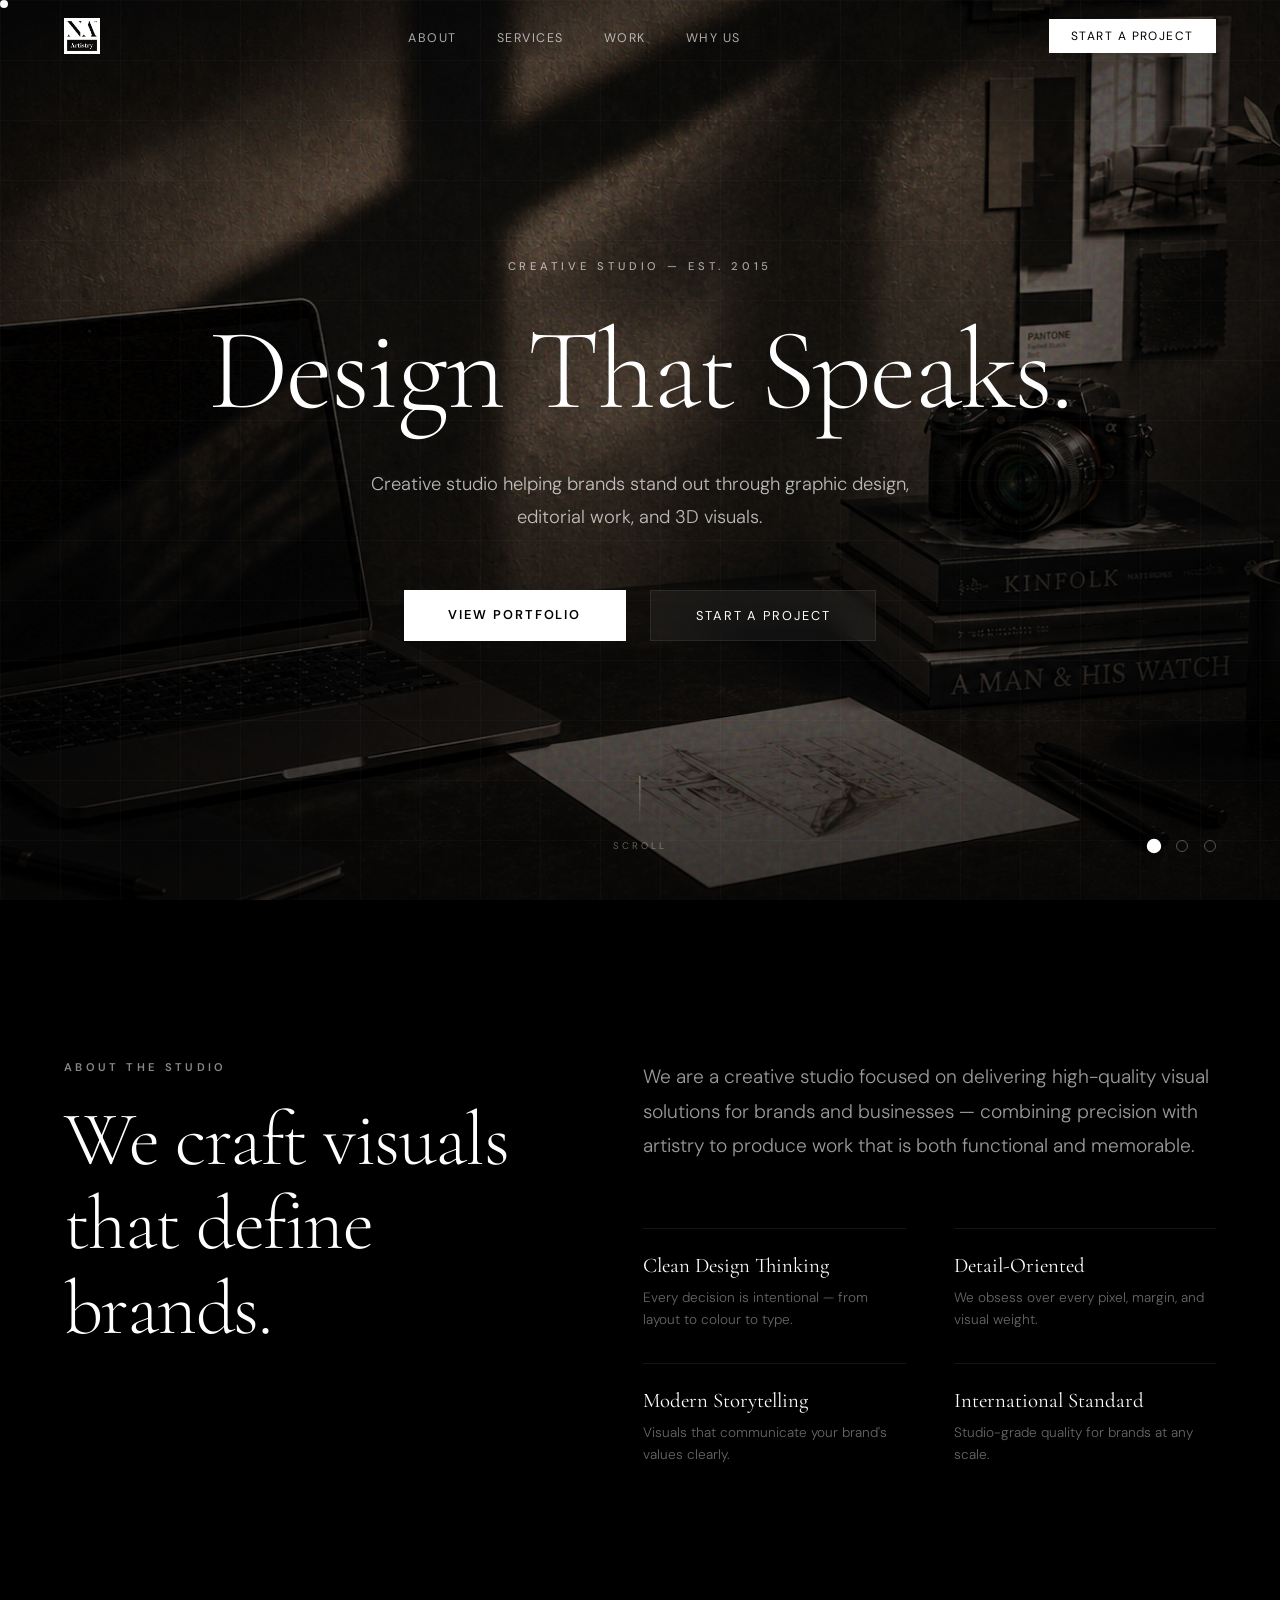
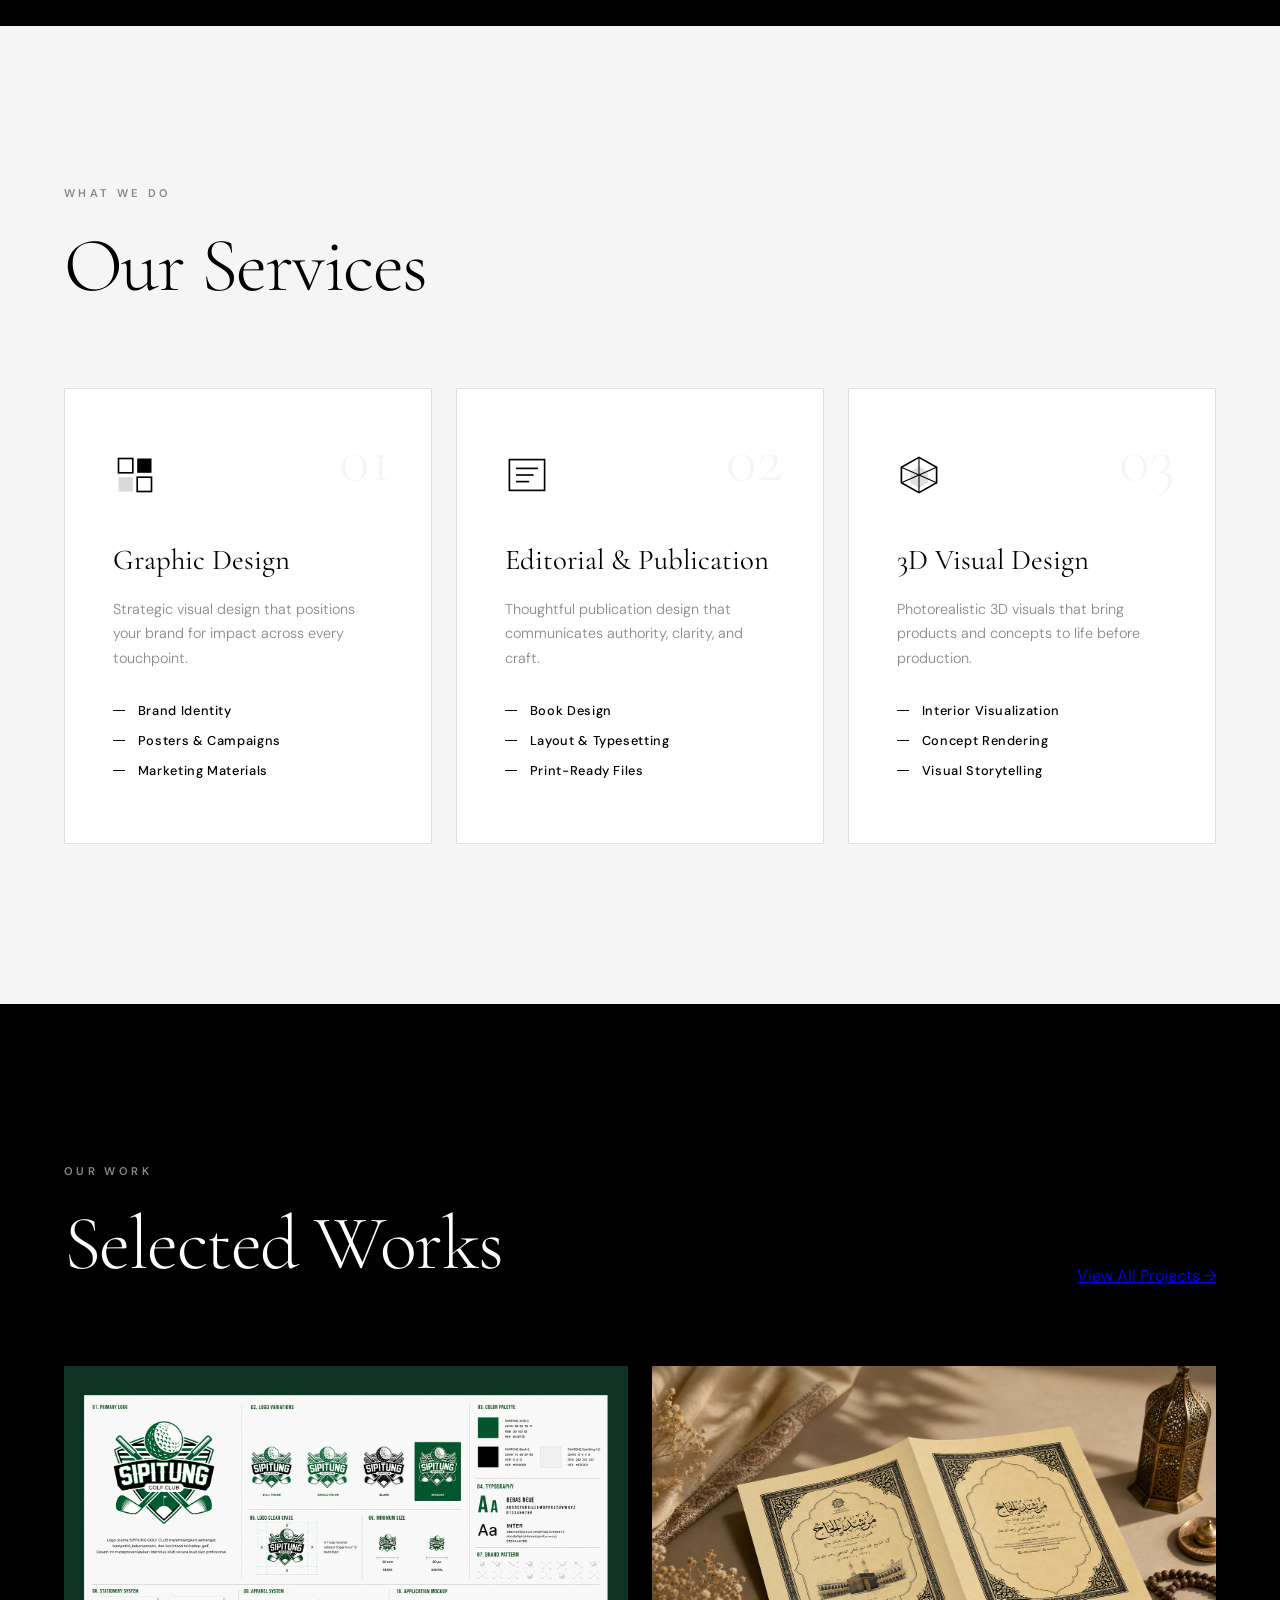
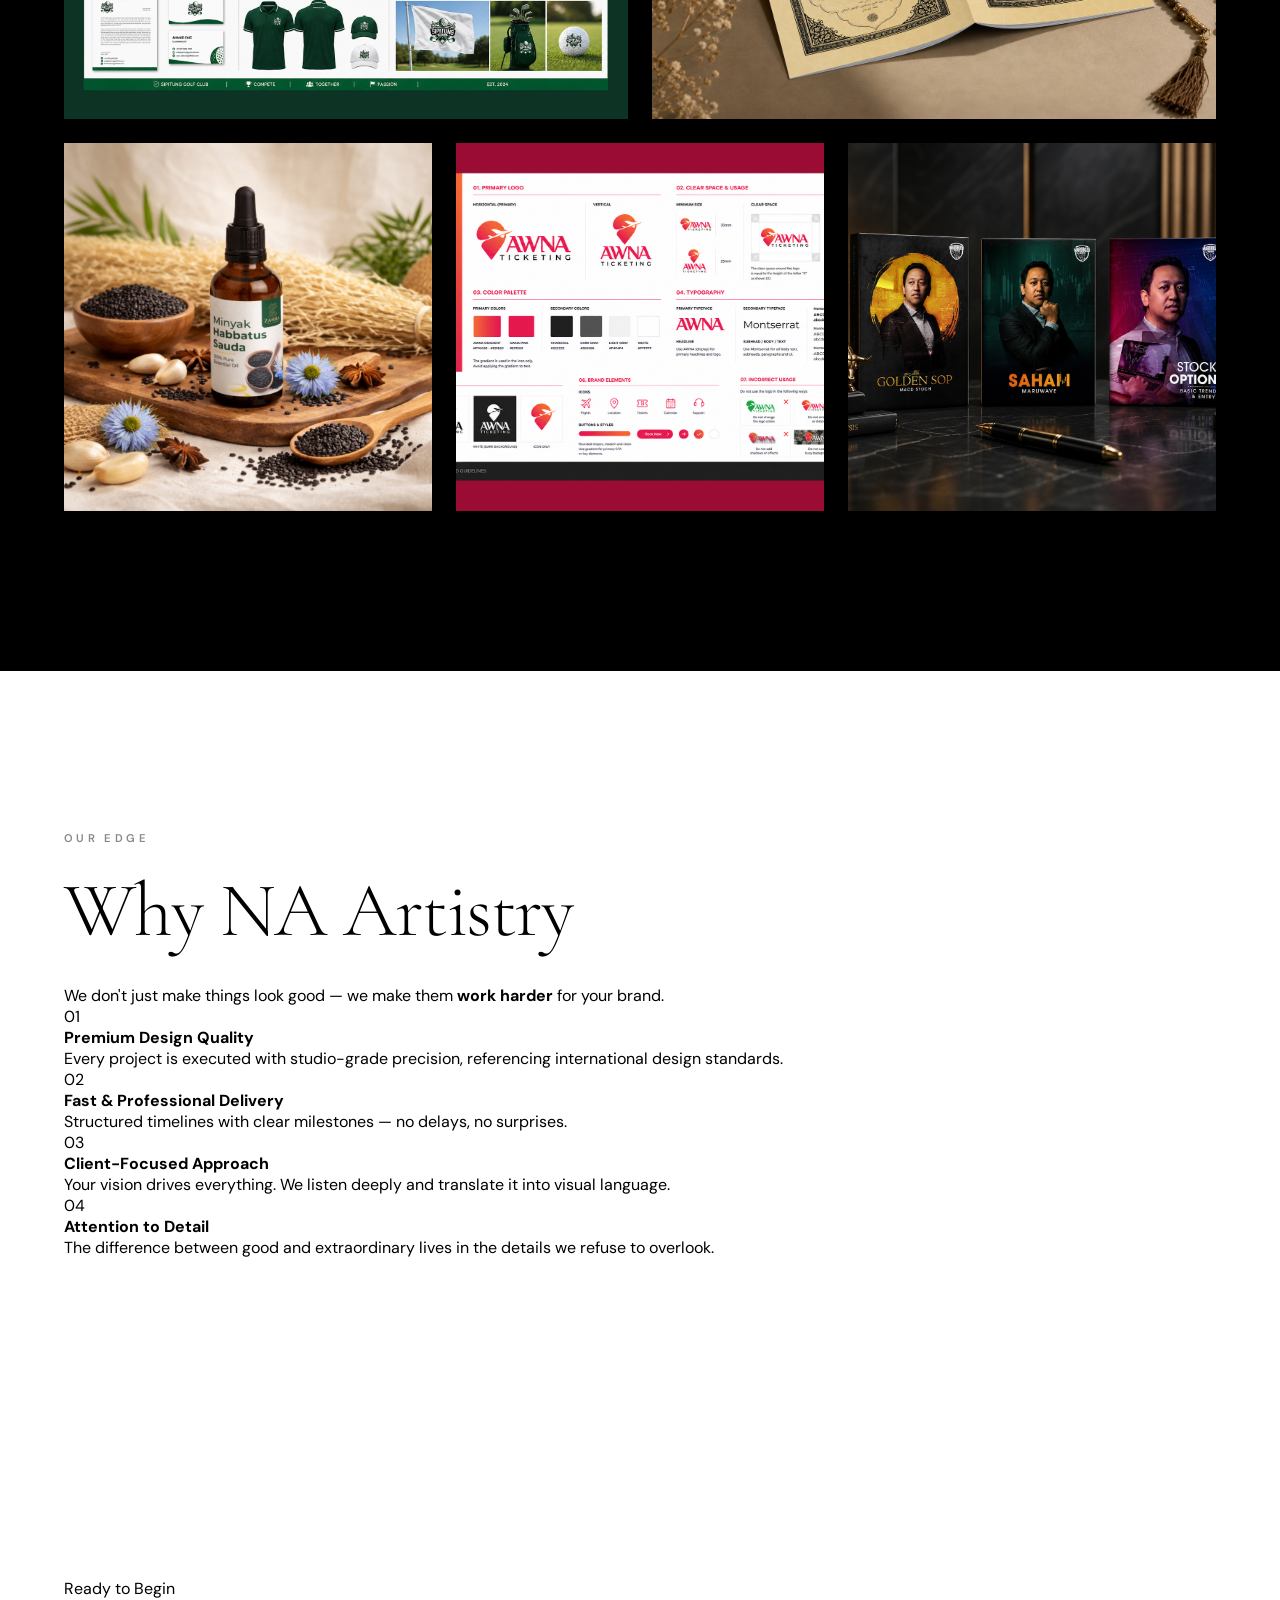
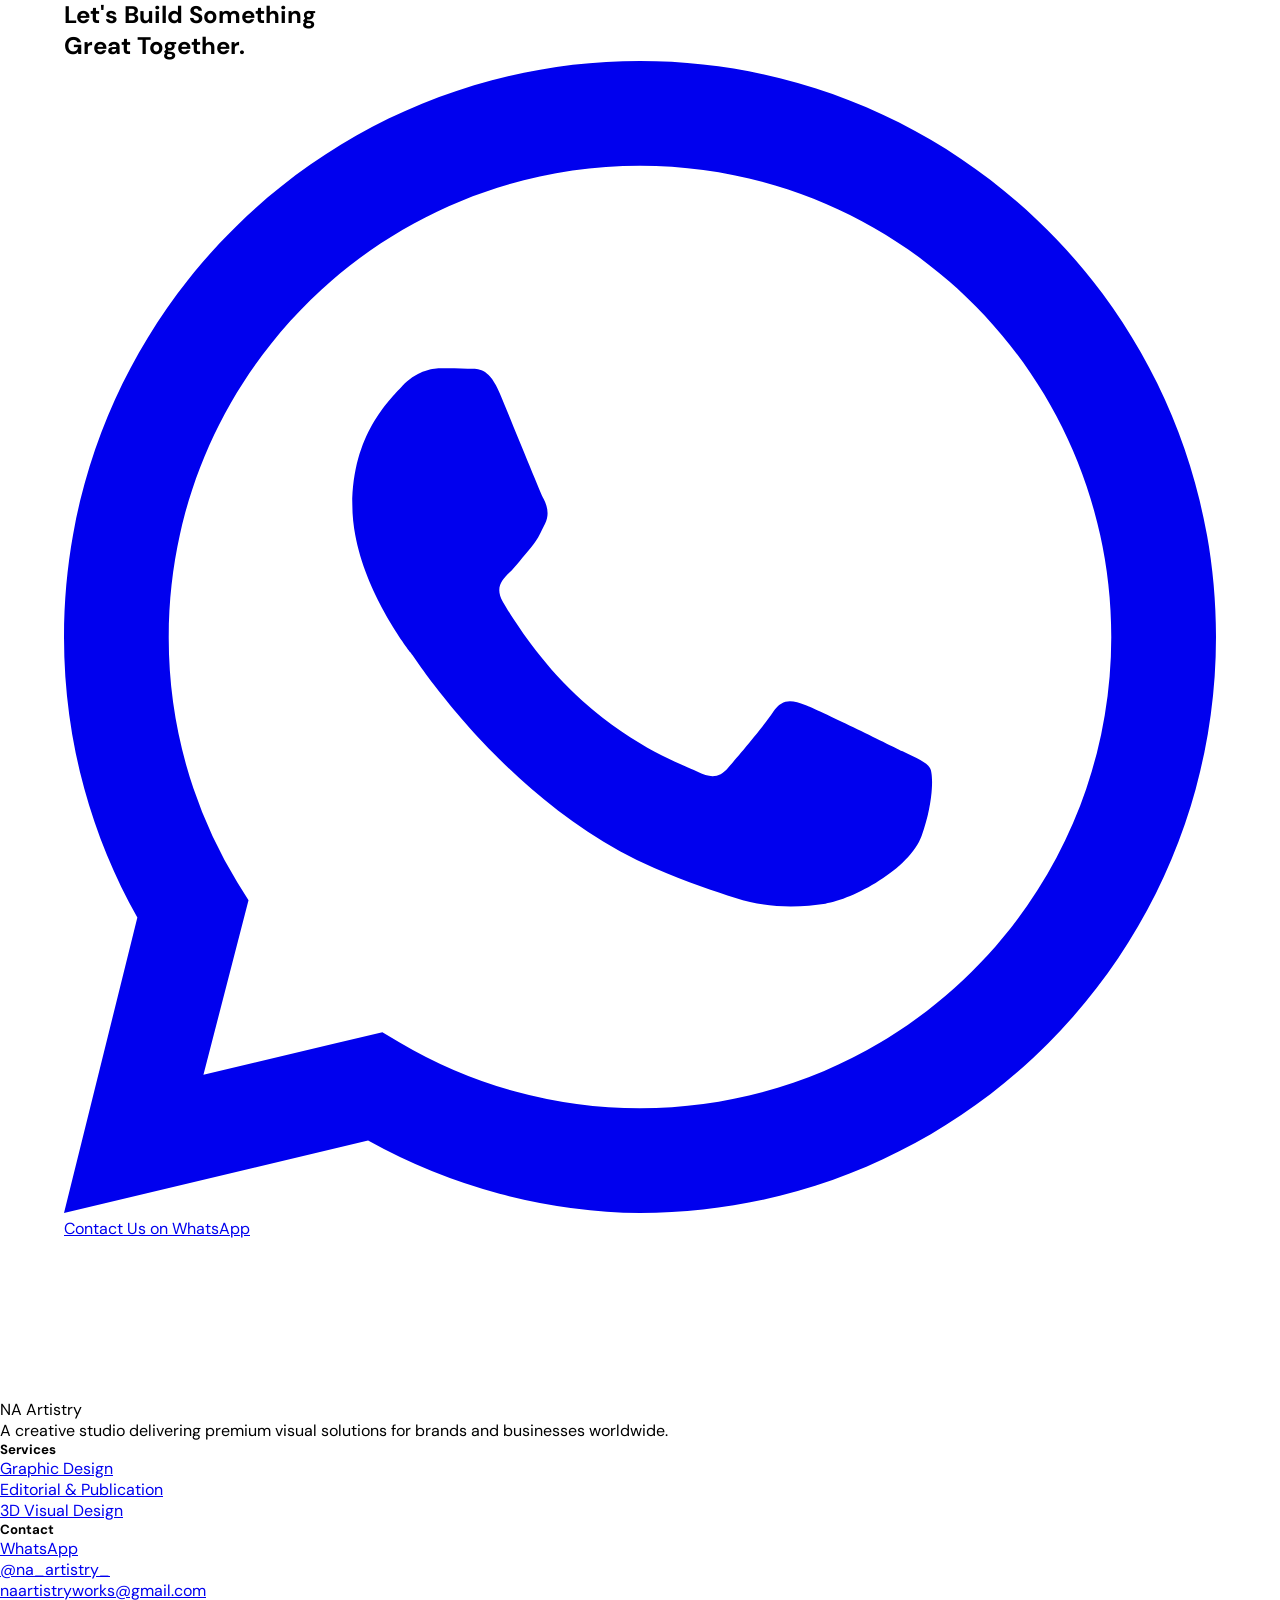
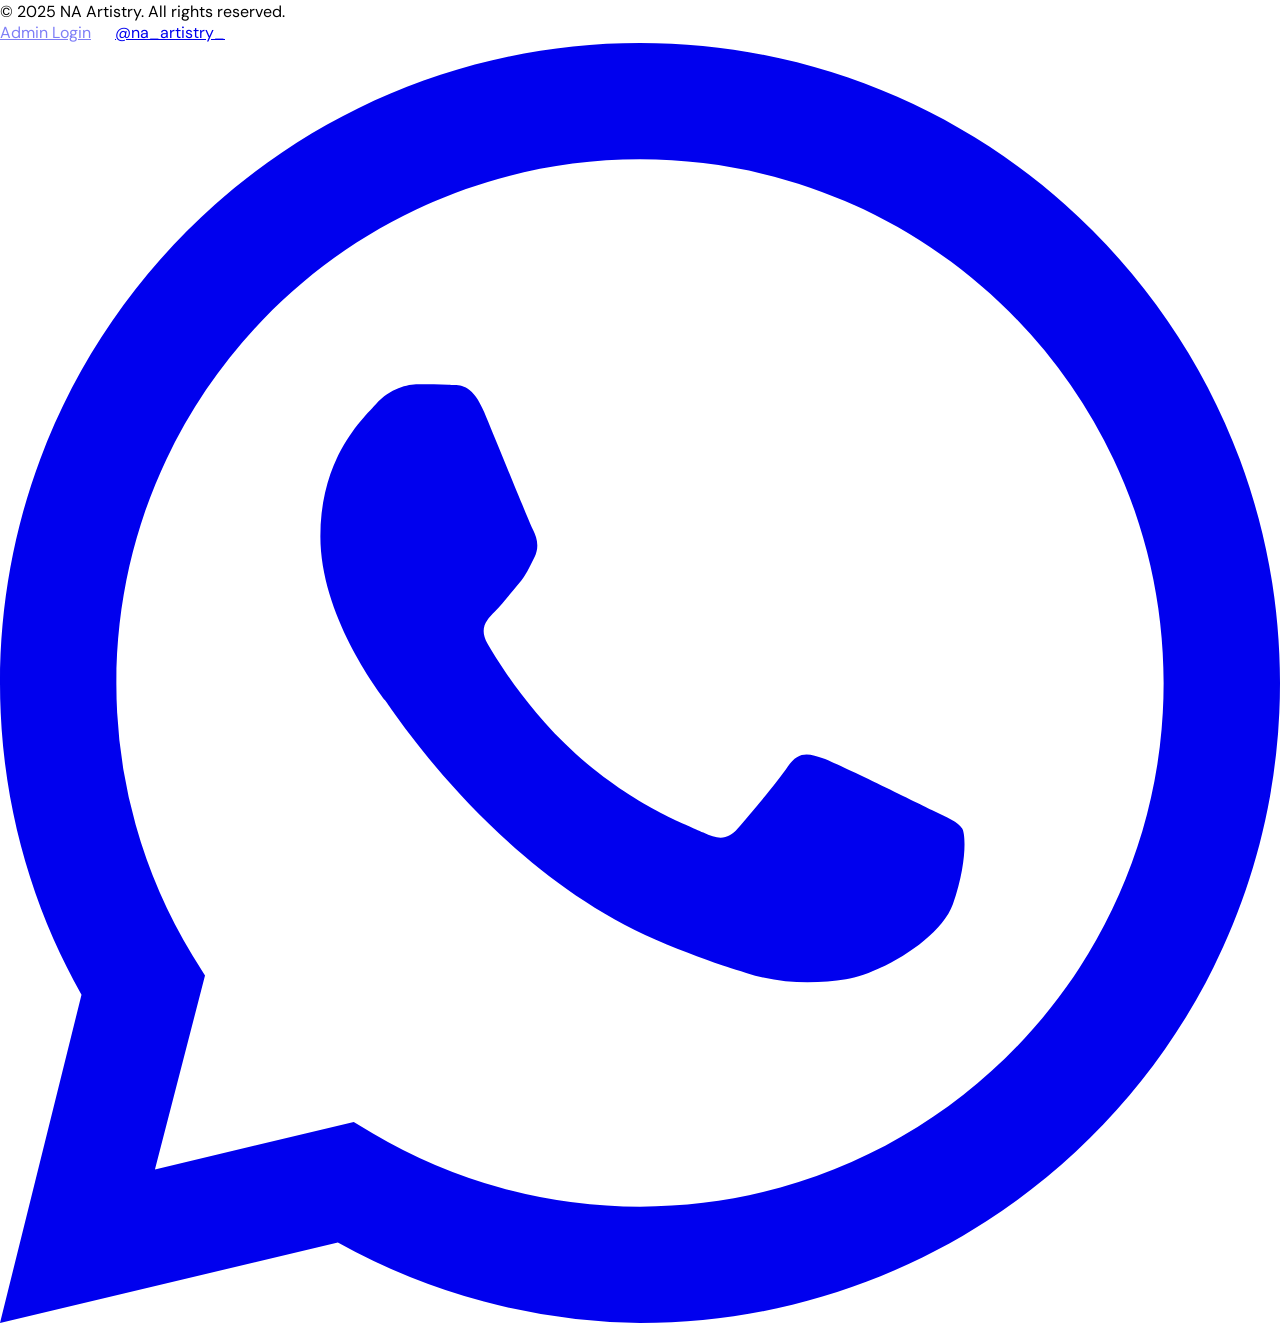
==== commit 60d22873: "Merge pull request #8 from naartistry/dev ratio" ====
--- a/index.html
+++ b/index.html
@@ -87,7 +87,7 @@
         <div class="hero-vignette"></div>
         <div class="slide-content">
           <p class="hero-eyebrow" data-edit="Hero_Slide1Eyebrow">Creative Studio — Est. 2015</p>
-          <h1 class="hero-title" data-edit="Hero_Slide1Title">Design That Speaks.<br><em>Visuals That Convert.</em></h1>
+          <h1 class="hero-title" data-edit="Hero_Slide1Title">Design That Speaks.</h1>
           <p class="hero-sub" data-edit="Hero_Slide1Sub">Creative studio helping brands stand out through graphic
             design, editorial work, and 3D
             visuals.</p>
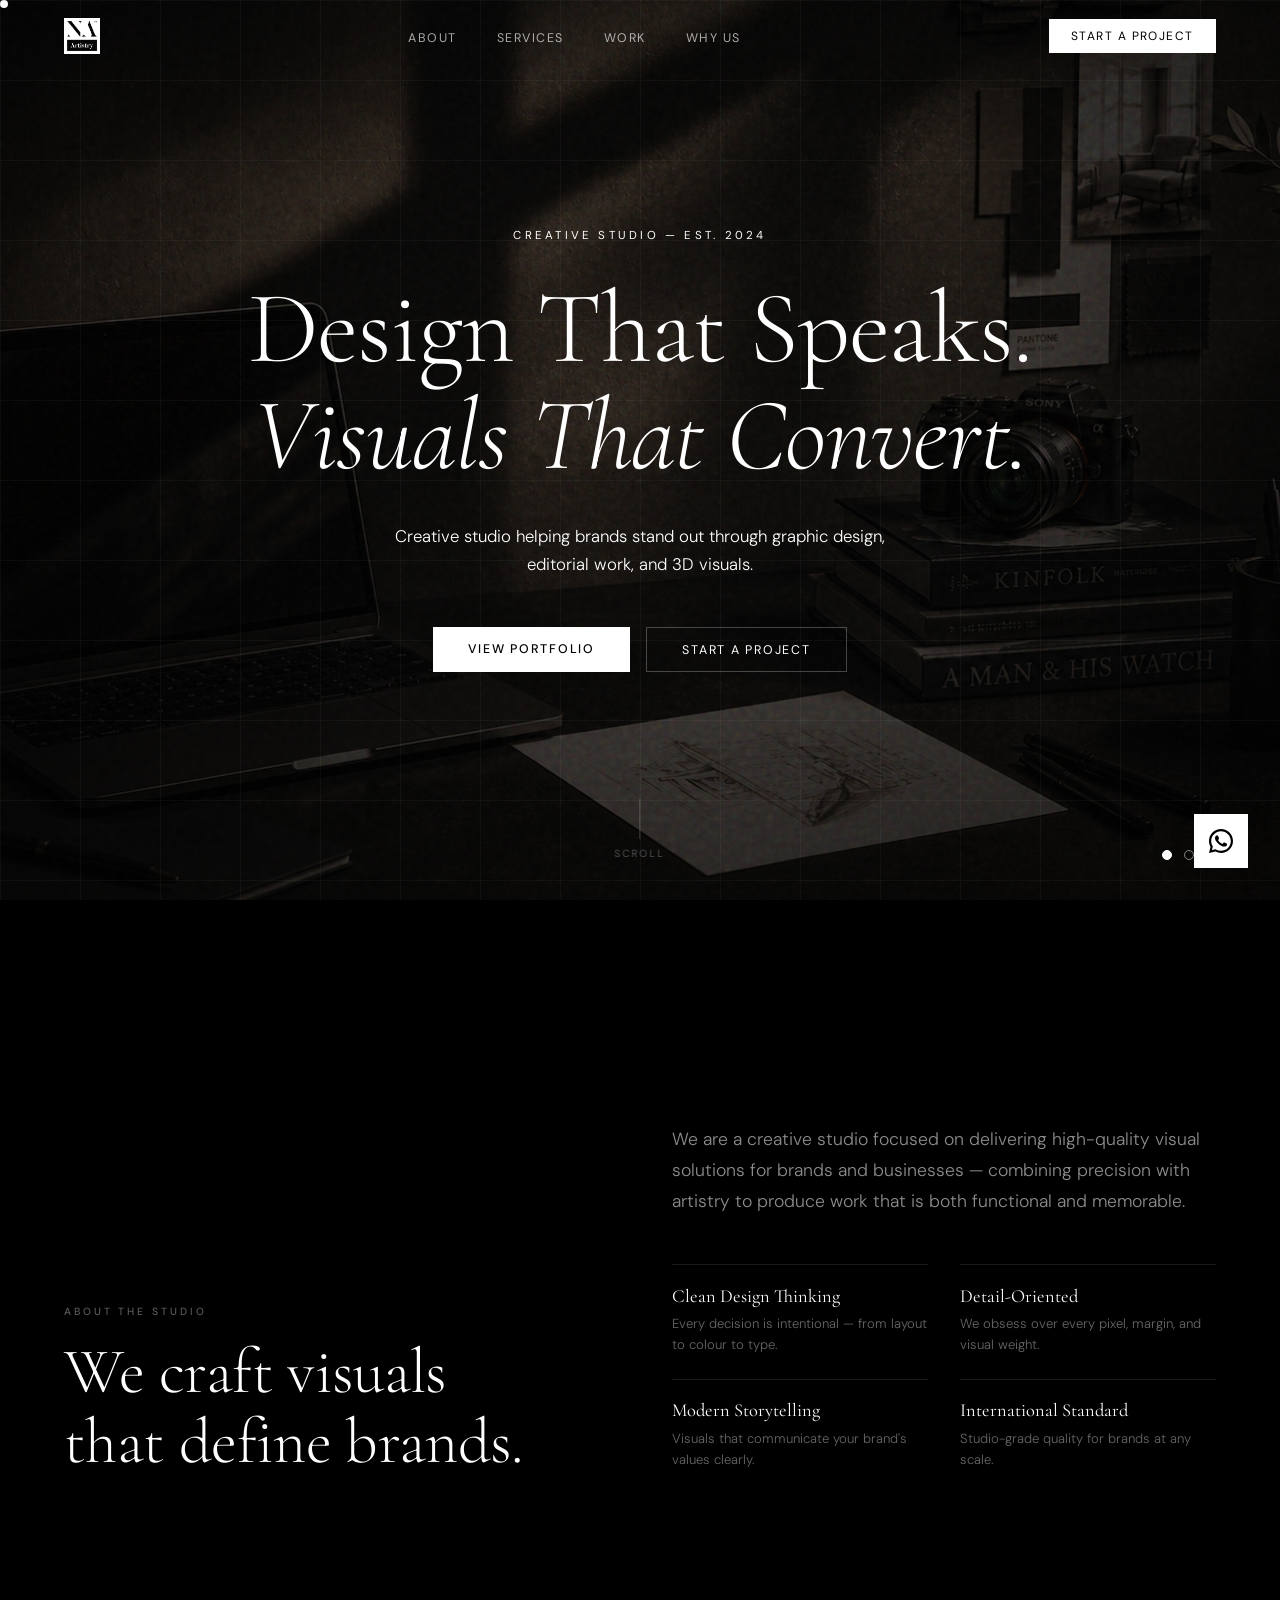
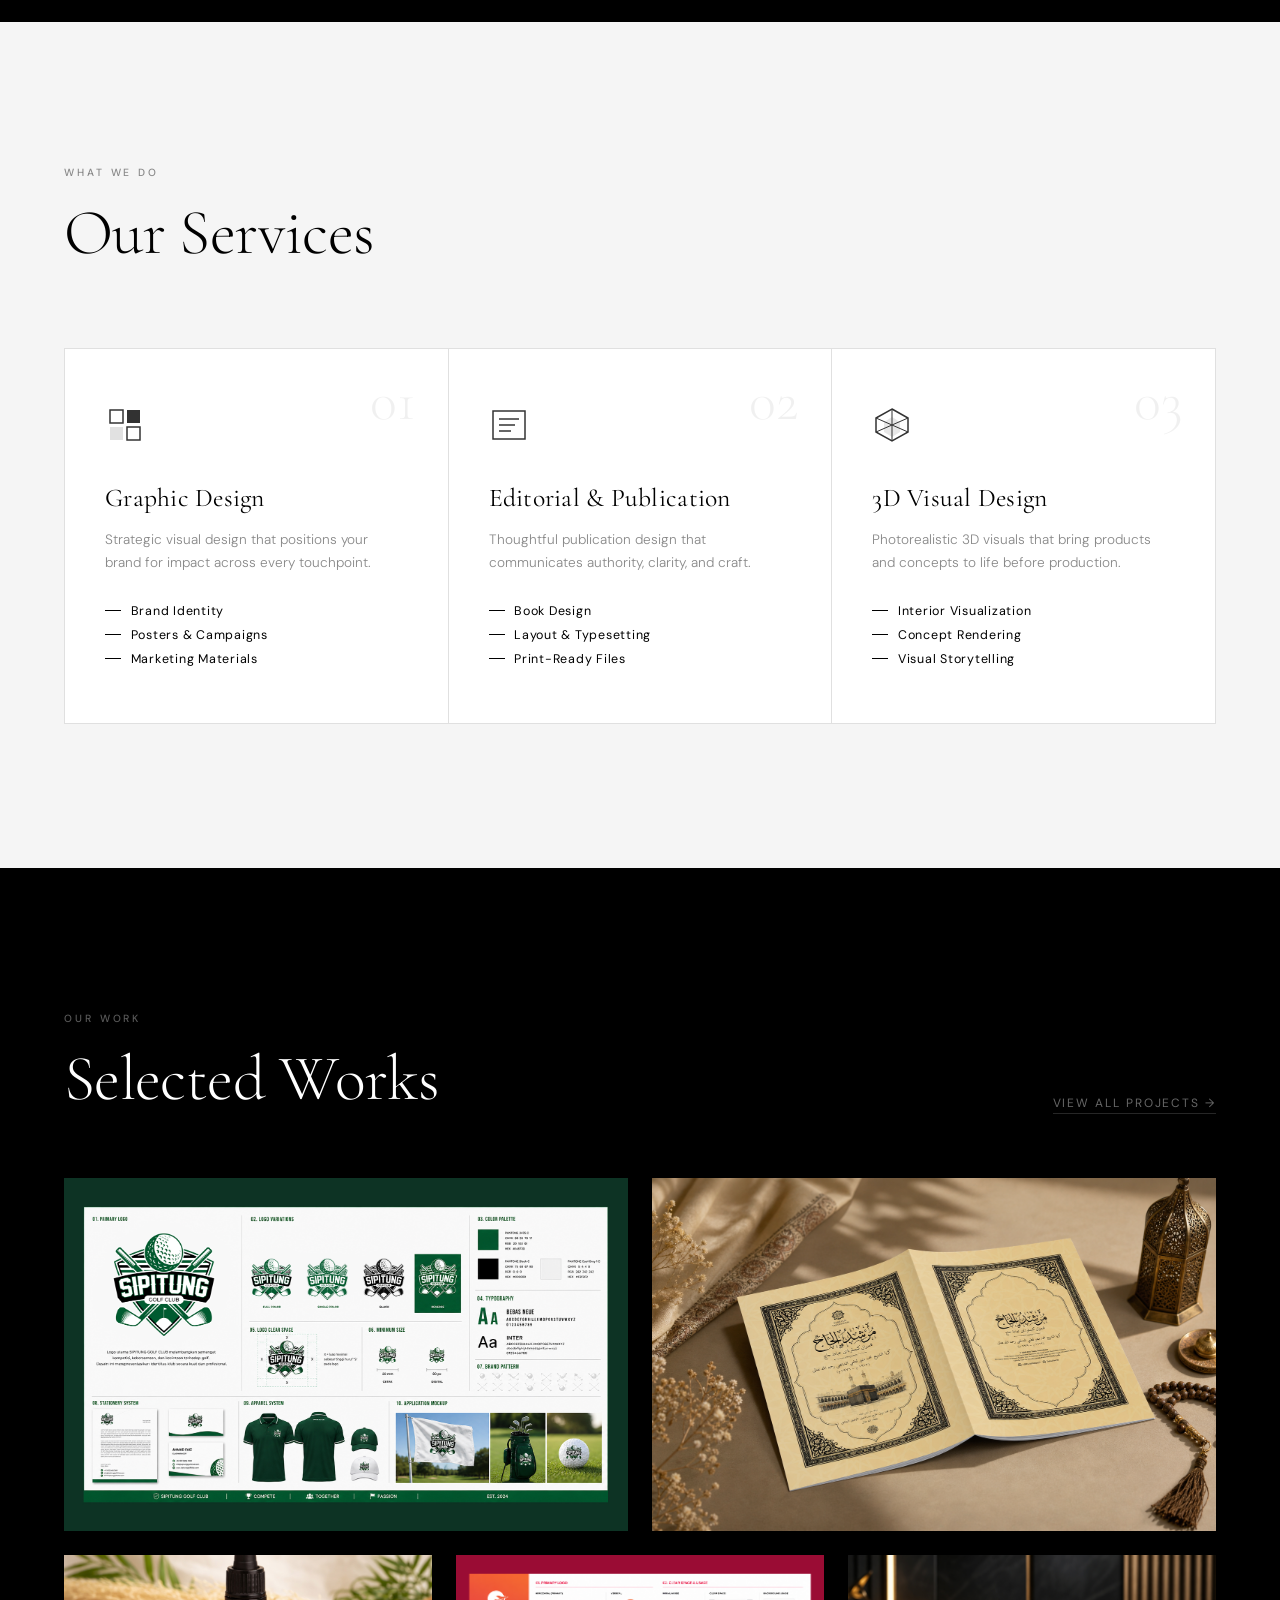
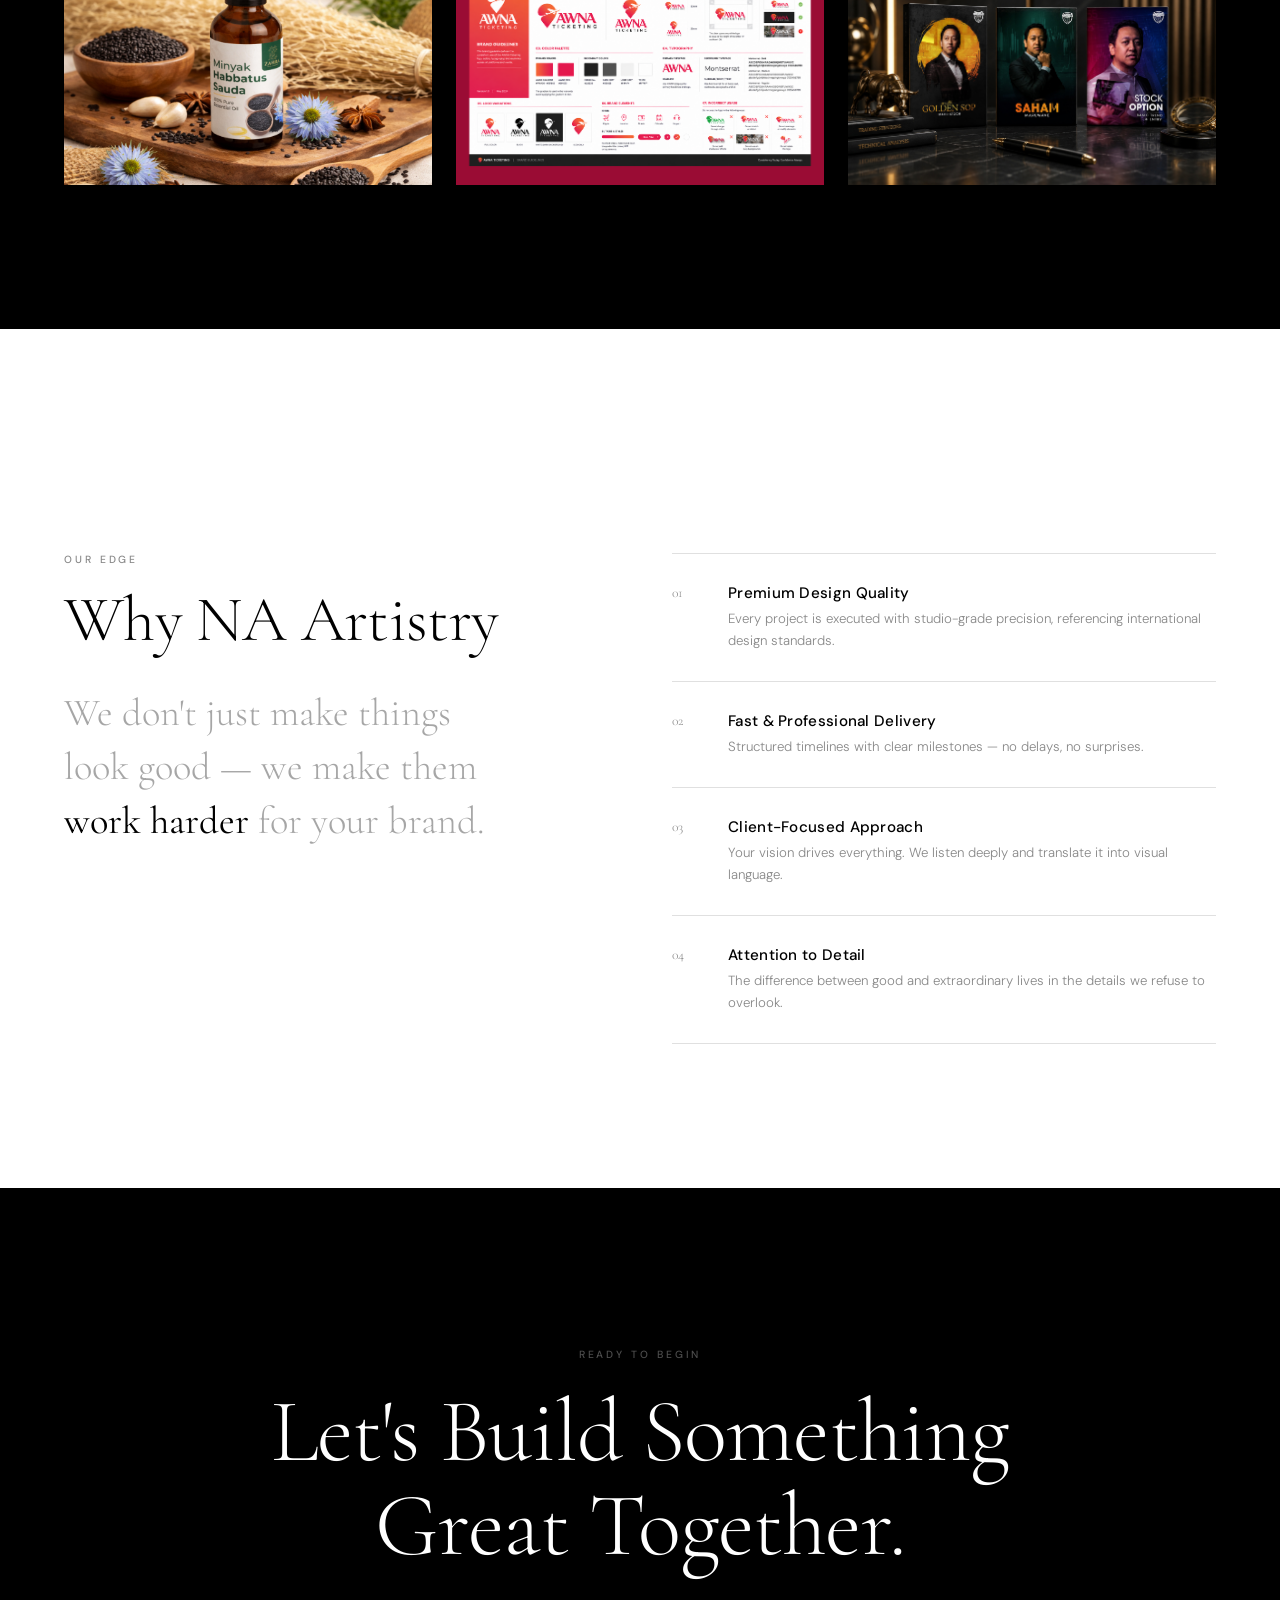
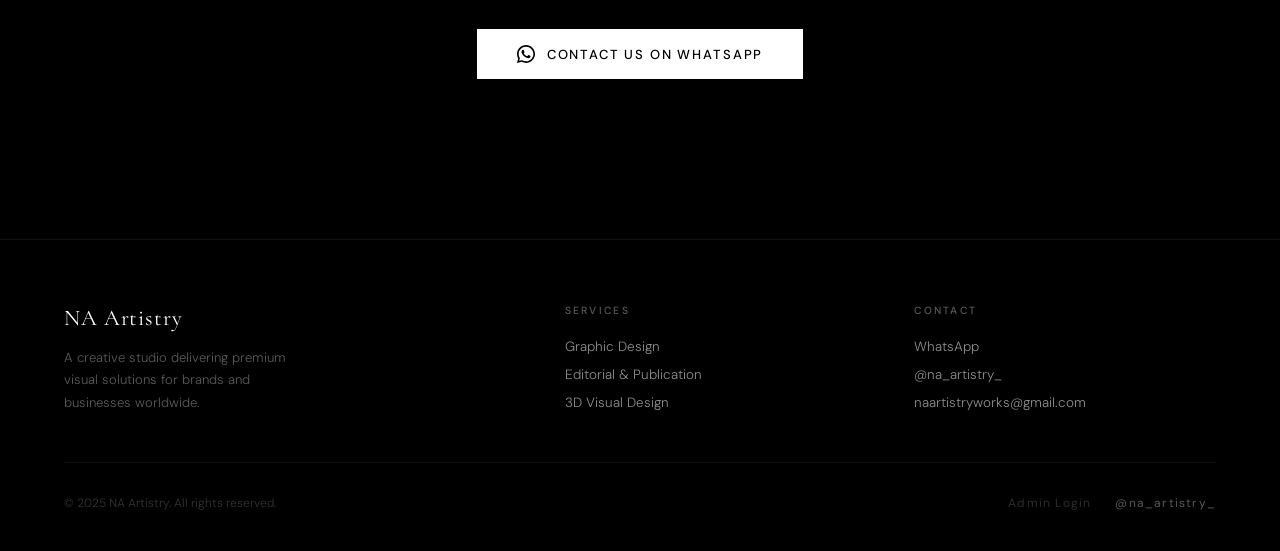
==== commit 1635a5a8: "Merge pull request #9 from naartistry/dev Restore" ====
--- a/index.html
+++ b/index.html
@@ -5,61 +5,1225 @@
   <meta charset="UTF-8" />
   <meta name="viewport" content="width=device-width, initial-scale=1.0" />
   <title>NA Artistry — Creative Studio</title>
-  <meta name="description" content="NA Artistry is a premium creative studio specializing in graphic design, editorial publication, and high-fidelity 3D visualization. We craft visuals that define brands.">
-  <meta name="keywords" content="Graphic Design, 3D Visualization, Editorial Design, Branding, Creative Studio, Malaysia Design">
-  <meta name="author" content="NA Artistry">
-  
-  <!-- Open Graph / Facebook -->
-  <meta property="og:type" content="website">
-  <meta property="og:url" content="https://naartistry.github.io/">
-  <meta property="og:title" content="NA Artistry — Creative Studio">
-  <meta property="og:description" content="Premium visual solutions for brands. Graphic design, editorial work, and 3D visuals.">
-  <meta property="og:image" content="LOGO.png">
-
-  <!-- Twitter -->
-  <meta property="twitter:card" content="summary_large_image">
-  <meta property="twitter:url" content="https://naartistry.github.io/">
-  <meta property="twitter:title" content="NA Artistry — Creative Studio">
-  <meta property="twitter:description" content="Premium visual solutions for brands. Graphic design, editorial work, and 3D visuals.">
-  <meta property="twitter:image" content="LOGO.png">
-
-  <!-- Favicon -->
-  <link rel="icon" type="image/png" href="LOGO.png">
-  <link rel="apple-touch-icon" href="LOGO.png">
-
   <link rel="preconnect" href="https://fonts.googleapis.com">
-
   <link rel="preconnect" href="https://fonts.gstatic.com" crossorigin>
   <link
     href="https://fonts.googleapis.com/css2?family=Cormorant+Garamond:ital,wght@0,300;0,400;0,600;1,300;1,400&family=DM+Sans:ital,opsz,wght@0,9..40,200;0,9..40,300;0,9..40,400;0,9..40,500;1,9..40,300&display=swap"
     rel="stylesheet">
-  <link rel="stylesheet" href="style.css">
+  <style>
+    *,
+    *::before,
+    *::after {
+      box-sizing: border-box;
+      margin: 0;
+      padding: 0;
+    }
+
+    :root {
+      --black: #000000;
+      --white: #FFFFFF;
+      --gray-light: #F5F5F5;
+      --gray-mid: #E0E0E0;
+      --gray-soft: #888888;
+      --gray-dark: #1A1A1A;
+      --font-display: 'Cormorant Garamond', Georgia, serif;
+      --font-body: 'DM Sans', system-ui, sans-serif;
+      --nav-h: 72px;
+      --ease: cubic-bezier(0.25, 0.46, 0.45, 0.94);
+    }
+
+    html {
+      scroll-behavior: smooth;
+    }
+
+    body {
+      font-family: var(--font-body);
+      background: var(--white);
+      color: var(--black);
+      overflow-x: hidden;
+      -webkit-font-smoothing: antialiased;
+    }
+
+    /* ── SCROLLBAR ── */
+    ::-webkit-scrollbar {
+      width: 3px;
+    }
+
+    ::-webkit-scrollbar-track {
+      background: var(--black);
+    }
+
+    ::-webkit-scrollbar-thumb {
+      background: var(--gray-soft);
+    }
+
+    /* ── CUSTOM CURSOR ── */
+    .cursor-dot {
+      position: fixed;
+      width: 8px;
+      height: 8px;
+      background: var(--white);
+      border-radius: 50%;
+      pointer-events: none;
+      z-index: 9999;
+      transition: transform 0.15s var(--ease), opacity 0.15s;
+      mix-blend-mode: difference;
+    }
+
+    .cursor-dot.hover {
+      transform: scale(4);
+      opacity: 0.6;
+    }
+
+    /* ── NAV ── */
+    nav {
+      position: fixed;
+      top: 0;
+      left: 0;
+      right: 0;
+      height: var(--nav-h);
+      display: flex;
+      align-items: center;
+      justify-content: space-between;
+      padding: 0 5vw;
+      z-index: 100;
+      transition: background 0.4s var(--ease), border-bottom 0.4s var(--ease);
+    }
+
+    nav.scrolled {
+      background: rgba(0, 0, 0, 0.92);
+      backdrop-filter: blur(16px);
+      -webkit-backdrop-filter: blur(16px);
+      border-bottom: 1px solid rgba(255, 255, 255, 0.06);
+    }
+
+    .nav-logo {
+      font-family: var(--font-display);
+      font-size: 1.35rem;
+      font-weight: 600;
+      letter-spacing: 0.08em;
+      color: var(--white);
+      text-decoration: none;
+    }
+
+    .nav-links {
+      display: flex;
+      gap: 2.5rem;
+      list-style: none;
+    }
+
+    .nav-links a {
+      color: rgba(255, 255, 255, 0.65);
+      text-decoration: none;
+      font-size: 0.78rem;
+      font-weight: 400;
+      letter-spacing: 0.12em;
+      text-transform: uppercase;
+      transition: color 0.25s;
+    }
+
+    .nav-links a:hover {
+      color: var(--white);
+    }
+
+    .nav-cta {
+      font-size: 0.75rem;
+      font-weight: 400;
+      letter-spacing: 0.12em;
+      text-transform: uppercase;
+      color: var(--black);
+      background: var(--white);
+      border: none;
+      padding: 0.55rem 1.4rem;
+      cursor: pointer;
+      text-decoration: none;
+      transition: background 0.25s, color 0.25s;
+    }
+
+    .nav-cta:hover {
+      background: var(--gray-mid);
+    }
+
+    /* Hamburger */
+    .hamburger {
+      display: none;
+      flex-direction: column;
+      gap: 5px;
+      cursor: pointer;
+      padding: 4px;
+      background: none;
+      border: none;
+    }
+
+    .hamburger span {
+      display: block;
+      width: 24px;
+      height: 1.5px;
+      background: var(--white);
+      transition: transform 0.3s, opacity 0.3s;
+    }
+
+    .hamburger.open span:nth-child(1) {
+      transform: translateY(6.5px) rotate(45deg);
+    }
+
+    .hamburger.open span:nth-child(2) {
+      opacity: 0;
+    }
+
+    .hamburger.open span:nth-child(3) {
+      transform: translateY(-6.5px) rotate(-45deg);
+    }
+
+    /* Mobile menu */
+    .mobile-menu {
+      display: none;
+      position: fixed;
+      inset: 0;
+      background: var(--black);
+      z-index: 99;
+      flex-direction: column;
+      align-items: center;
+      justify-content: center;
+      gap: 2.5rem;
+      opacity: 0;
+      pointer-events: none;
+      transition: opacity 0.35s var(--ease);
+    }
+
+    .mobile-menu.open {
+      opacity: 1;
+      pointer-events: all;
+    }
+
+    .mobile-menu a {
+      font-family: var(--font-display);
+      font-size: 2.5rem;
+      color: var(--white);
+      text-decoration: none;
+      font-weight: 300;
+      letter-spacing: 0.04em;
+    }
+
+    /* ── HERO SLIDER ── */
+    #hero {
+      position: relative;
+      height: 100svh;
+      min-height: 600px;
+      background: var(--black);
+      display: flex;
+      align-items: center;
+      justify-content: center;
+      overflow: hidden;
+    }
+
+    .hero-slides-wrapper {
+      position: absolute;
+      inset: 0;
+      width: 100%;
+      height: 100%;
+    }
+
+    .hero-slide {
+      position: absolute;
+      inset: 0;
+      width: 100%;
+      height: 100%;
+      opacity: 0;
+      visibility: hidden;
+      transition: opacity 0.8s var(--ease), visibility 0.8s;
+      z-index: 1;
+      display: flex;
+      align-items: center;
+      justify-content: center;
+    }
+
+    .hero-slide.active {
+      opacity: 1;
+      visibility: visible;
+      z-index: 2;
+    }
+
+    /* Background images for slides with placeholder gradients */
+    .slide-bg {
+      position: absolute;
+      inset: 0;
+      width: 100%;
+      height: 100%;
+      background-size: cover;
+      background-position: center;
+      background-repeat: no-repeat;
+      transform: scale(1);
+      transition: transform 6s linear;
+    }
+
+    .hero-slide.active .slide-bg {
+      transform: scale(1.05);
+      /* Parallax zoom effect */
+    }
+
+    .slide-bg-1 {
+      background: url('BACK.png') center center / cover no-repeat;
+      opacity: 0.8;
+    }
+
+    .slide-bg-2 {
+      background: url('3D HEADER.jpg') center center / cover no-repeat;
+      opacity: 0.8;
+    }
+
+    .slide-bg-3 {
+      background: url('HEADER BRAND.png') center center / cover no-repeat;
+      opacity: 0.8;
+    }
+
+    /* Dark overlay + subtle grid texture (Cinematic Effects) */
+    .hero-vignette {
+      position: absolute;
+      inset: 0;
+      background:
+        linear-gradient(rgba(255, 255, 255, 0.03) 1px, transparent 1px),
+        linear-gradient(90deg, rgba(255, 255, 255, 0.03) 1px, transparent 1px),
+        linear-gradient(to bottom, rgba(0, 0, 0, 0.62) 0%, rgba(0, 0, 0, 0.72) 100%),
+        radial-gradient(circle at center, transparent 0%, rgba(0, 0, 0, 0.8) 150%);
+      background-size: 80px 80px, 80px 80px, 100% 100%, 100% 100%;
+      pointer-events: none;
+      z-index: 1;
+    }
+
+    /* Grain/Noise texture */
+    .hero-noise {
+      position: absolute;
+      inset: 0;
+      pointer-events: none;
+      z-index: 2;
+      opacity: 0.4;
+      background-image: url("data:image/svg+xml,%3Csvg viewBox='0 0 200 200' xmlns='http://www.w3.org/2000/svg'%3E%3Cfilter id='noiseFilter'%3E%3CfeTurbulence type='fractalNoise' baseFrequency='0.65' numOctaves='3' stitchTiles='stitch'/%3E%3C/filter%3E%3Crect width='100%25' height='100%25' filter='url(%23noiseFilter)'/%3E%3C/svg%3E");
+      mix-blend-mode: overlay;
+    }
+
+    /* Content styling */
+    .slide-content {
+      position: relative;
+      z-index: 3;
+      text-align: center;
+      padding: 0 5vw;
+      max-width: 960px;
+      /* Reset animations to play on slide change */
+      opacity: 0;
+      transform: translateY(20px);
+      transition: opacity 0.8s 0.2s var(--ease), transform 0.8s 0.2s var(--ease);
+    }
+
+    .hero-slide.active .slide-content {
+      opacity: 1;
+      transform: translateY(0);
+    }
+
+    .hero-eyebrow {
+      font-size: 0.72rem;
+      font-weight: 400;
+      letter-spacing: 0.28em;
+      text-transform: uppercase;
+      color: var(--white);
+      margin-bottom: 2rem;
+    }
+
+    .hero-title {
+      font-family: var(--font-display);
+      font-size: clamp(3rem, 8vw, 7.5rem);
+      font-weight: 300;
+      line-height: 1.05;
+      color: var(--white);
+      letter-spacing: -0.01em;
+      margin-bottom: 2rem;
+    }
+
+    .hero-title em {
+      font-style: italic;
+      font-weight: 300;
+      color: var(--white);
+    }
+
+    .hero-sub {
+      font-size: clamp(0.9rem, 1.8vw, 1.05rem);
+      font-weight: 300;
+      color: var(--white);
+      line-height: 1.7;
+      max-width: 520px;
+      margin: 0 auto 3rem;
+    }
+
+    /* Buttons inside slider */
+    .hero-btns {
+      display: flex;
+      gap: 1rem;
+      justify-content: center;
+      flex-wrap: wrap;
+    }
+
+    .btn-primary {
+      display: inline-block;
+      padding: 0.85rem 2.2rem;
+      background: var(--white);
+      color: var(--black);
+      font-size: 0.78rem;
+      font-weight: 500;
+      letter-spacing: 0.14em;
+      text-transform: uppercase;
+      text-decoration: none;
+      border: none;
+      cursor: pointer;
+      transition: background 0.25s, color 0.25s, transform 0.2s;
+    }
+
+    .btn-primary:hover {
+      background: var(--gray-mid);
+      transform: translateY(-2px);
+    }
+
+    .btn-outline {
+      display: inline-block;
+      padding: 0.85rem 2.2rem;
+      background: transparent;
+      color: var(--white);
+      font-size: 0.78rem;
+      font-weight: 400;
+      letter-spacing: 0.14em;
+      text-transform: uppercase;
+      text-decoration: none;
+      border: 1px solid rgba(255, 255, 255, 0.25);
+      cursor: pointer;
+      transition: border-color 0.25s, color 0.25s, transform 0.2s;
+    }
+
+    .btn-outline:hover {
+      border-color: var(--white);
+      transform: translateY(-2px);
+    }
+
+    /* Dot Navigation */
+    .hero-dots {
+      position: absolute;
+      bottom: 2.5rem;
+      right: 5vw;
+      display: flex;
+      gap: 12px;
+      z-index: 10;
+    }
+
+    .dot {
+      width: 10px;
+      height: 10px;
+      border-radius: 50%;
+      background: transparent;
+      border: 1px solid rgba(255, 255, 255, 0.5);
+      cursor: pointer;
+      padding: 0;
+      transition: background 0.3s var(--ease), border-color 0.3s;
+    }
+
+    .dot.active {
+      background: var(--white);
+      border-color: var(--white);
+    }
+
+    .dot:hover {
+      border-color: var(--white);
+    }
+
+    .hero-scroll {
+      position: absolute;
+      bottom: 2.5rem;
+      left: 50%;
+      transform: translateX(-50%);
+      display: flex;
+      flex-direction: column;
+      align-items: center;
+      gap: 0.5rem;
+      color: rgba(255, 255, 255, 0.3);
+      font-size: 0.65rem;
+      letter-spacing: 0.2em;
+      text-transform: uppercase;
+      opacity: 0;
+      animation: fadeIn 1s 1.4s forwards;
+      z-index: 10;
+    }
+
+    .hero-scroll-line {
+      width: 1px;
+      height: 40px;
+      background: rgba(255, 255, 255, 0.2);
+      animation: lineGrow 1.5s 1.6s var(--ease) forwards;
+      transform-origin: top;
+      transform: scaleY(0);
+    }
+
+    /* ── SECTION COMMON ── */
+    section {
+      padding: 9rem 5vw;
+    }
+
+    .section-label {
+      font-size: 0.65rem;
+      font-weight: 500;
+      letter-spacing: 0.28em;
+      text-transform: uppercase;
+      color: var(--gray-soft);
+      margin-bottom: 1.2rem;
+    }
+
+    .section-title {
+      font-family: var(--font-display);
+      font-size: clamp(2.2rem, 5vw, 4.2rem);
+      font-weight: 300;
+      line-height: 1.1;
+      letter-spacing: -0.01em;
+    }
+
+    /* ── ABOUT ── */
+    #about {
+      background: var(--black);
+    }
+
+    .about-grid {
+      display: grid;
+      grid-template-columns: 1fr 1fr;
+      gap: 5vw;
+      align-items: end;
+      margin-top: 5rem;
+    }
+
+    .about-left .section-label {
+      color: rgba(255, 255, 255, 0.35);
+    }
+
+    .about-left .section-title {
+      color: var(--white);
+    }
+
+    .about-right {
+      padding-bottom: 0.5rem;
+    }
+
+    .about-intro {
+      font-size: 1.1rem;
+      font-weight: 300;
+      color: rgba(255, 255, 255, 0.55);
+      line-height: 1.75;
+      margin-bottom: 3rem;
+    }
+
+    .about-highlights {
+      display: grid;
+      grid-template-columns: 1fr 1fr;
+      gap: 1.5rem 2rem;
+    }
+
+    .highlight-item {
+      border-top: 1px solid rgba(255, 255, 255, 0.1);
+      padding-top: 1.2rem;
+    }
+
+    .highlight-item h4 {
+      font-family: var(--font-display);
+      font-size: 1.15rem;
+      font-weight: 400;
+      color: var(--white);
+      margin-bottom: 0.4rem;
+    }
+
+    .highlight-item p {
+      font-size: 0.82rem;
+      font-weight: 300;
+      color: rgba(255, 255, 255, 0.4);
+      line-height: 1.6;
+    }
+
+    /* ── SERVICES ── */
+    #services {
+      background: var(--gray-light);
+    }
+
+    .services-header {
+      margin-bottom: 5rem;
+    }
+
+    .services-grid {
+      display: grid;
+      grid-template-columns: repeat(3, 1fr);
+      gap: 1px;
+      background: var(--gray-mid);
+      border: 1px solid var(--gray-mid);
+    }
+
+    .service-card {
+      background: var(--white);
+      padding: 3.5rem 2.5rem;
+      transition: background 0.3s var(--ease);
+      position: relative;
+      overflow: hidden;
+    }
+
+    .service-card::after {
+      content: '';
+      position: absolute;
+      bottom: 0;
+      left: 0;
+      width: 100%;
+      height: 2px;
+      background: var(--black);
+      transform: scaleX(0);
+      transform-origin: left;
+      transition: transform 0.4s var(--ease);
+    }
+
+    .service-card:hover {
+      background: var(--gray-light);
+    }
+
+    .service-card:hover::after {
+      transform: scaleX(1);
+    }
+
+    .service-icon {
+      width: 40px;
+      height: 40px;
+      margin-bottom: 2rem;
+      opacity: 0.8;
+    }
+
+    .service-num {
+      font-family: var(--font-display);
+      font-size: 3.5rem;
+      font-weight: 300;
+      color: rgba(0, 0, 0, 0.06);
+      position: absolute;
+      top: 1.5rem;
+      right: 2rem;
+      line-height: 1;
+    }
+
+    .service-card h3 {
+      font-family: var(--font-display);
+      font-size: 1.6rem;
+      font-weight: 400;
+      margin-bottom: 1rem;
+      letter-spacing: 0.01em;
+    }
+
+    .service-card p {
+      font-size: 0.85rem;
+      font-weight: 300;
+      color: var(--gray-soft);
+      line-height: 1.65;
+      margin-bottom: 1.8rem;
+    }
+
+    .service-list {
+      list-style: none;
+      display: flex;
+      flex-direction: column;
+      gap: 0.5rem;
+    }
+
+    .service-list li {
+      font-size: 0.78rem;
+      font-weight: 400;
+      letter-spacing: 0.06em;
+      color: var(--black);
+      display: flex;
+      align-items: center;
+      gap: 0.6rem;
+    }
+
+    .service-list li::before {
+      content: '';
+      display: inline-block;
+      width: 16px;
+      height: 1px;
+      background: var(--black);
+      flex-shrink: 0;
+    }
+
+    /* ── PORTFOLIO ── */
+    #portfolio {
+      background: var(--black);
+    }
+
+    #portfolio .section-label {
+      color: rgba(255, 255, 255, 0.35);
+    }
+
+    #portfolio .section-title {
+      color: var(--white);
+    }
+
+    .portfolio-header {
+      display: flex;
+      align-items: flex-end;
+      justify-content: space-between;
+      margin-bottom: 4rem;
+      flex-wrap: wrap;
+      gap: 1.5rem;
+    }
+
+    .portfolio-link {
+      font-size: 0.75rem;
+      letter-spacing: 0.16em;
+      text-transform: uppercase;
+      color: rgba(255, 255, 255, 0.4);
+      text-decoration: none;
+      border-bottom: 1px solid rgba(255, 255, 255, 0.15);
+      padding-bottom: 2px;
+      transition: color 0.25s, border-color 0.25s;
+    }
+
+    .portfolio-link:hover {
+      color: var(--white);
+      border-color: var(--white);
+    }
+
+    .portfolio-grid {
+      display: grid;
+      grid-template-columns: repeat(12, 1fr);
+      gap: 1.5rem;
+    }
+
+    .p-item {
+      position: relative;
+      overflow: hidden;
+      cursor: pointer;
+      background: var(--gray-dark);
+      display: block;
+      text-decoration: none;
+    }
+
+    .p-item:nth-child(1) {
+      grid-column: 1 / 7;
+      grid-row: 1;
+      aspect-ratio: 16/10;
+    }
+
+    .p-item:nth-child(2) {
+      grid-column: 7 / 13;
+      grid-row: 1;
+      aspect-ratio: 16/10;
+    }
+
+    .p-item:nth-child(3) {
+      grid-column: 1 / 5;
+      grid-row: 2;
+      aspect-ratio: 16/10;
+    }
+
+    .p-item:nth-child(4) {
+      grid-column: 5 / 9;
+      grid-row: 2;
+      aspect-ratio: 16/10;
+    }
+
+    .p-item:nth-child(5) {
+      grid-column: 9 / 13;
+      grid-row: 2;
+      aspect-ratio: 16/10;
+    }
+
+    .p-bg {
+      width: 100%;
+      height: 100%;
+      position: absolute;
+      inset: 0;
+      transition: transform 0.6s var(--ease);
+      display: flex;
+      align-items: center;
+      justify-content: center;
+    }
+
+    .p-item:hover .p-bg {
+      transform: scale(1.04);
+    }
+
+    /* Placeholder fills */
+    .p-item:nth-child(1) .p-bg {
+      background: linear-gradient(135deg, #111 0%, #222 50%, #151515 100%);
+    }
+
+    .p-item:nth-child(2) .p-bg {
+      background: linear-gradient(135deg, #1a1a1a 0%, #0d0d0d 100%);
+    }
+
+    .p-item:nth-child(3) .p-bg {
+      background: linear-gradient(135deg, #0f0f0f 0%, #1e1e1e 100%);
+    }
+
+    .p-item:nth-child(4) .p-bg {
+      background: linear-gradient(135deg, #181818 0%, #0a0a0a 100%);
+    }
+
+    .p-item:nth-child(5) .p-bg {
+      background: linear-gradient(135deg, #141414 0%, #1c1c1c 100%);
+    }
+
+    /* placeholder art */
+    .p-art {
+      opacity: 0.12;
+      pointer-events: none;
+    }
+
+    .p-overlay {
+      position: absolute;
+      inset: 0;
+      background: rgba(0, 0, 0, 0.75);
+      display: flex;
+      flex-direction: column;
+      justify-content: flex-end;
+      padding: 2rem;
+      opacity: 0;
+      transition: opacity 0.35s var(--ease);
+    }
+
+    .p-item:hover .p-overlay {
+      opacity: 1;
+    }
+
+    .p-tag {
+      font-size: 0.65rem;
+      font-weight: 500;
+      letter-spacing: 0.2em;
+      text-transform: uppercase;
+      color: rgba(255, 255, 255, 0.5);
+      margin-bottom: 0.5rem;
+    }
+
+    .p-name {
+      font-family: var(--font-display);
+      font-size: 1.4rem;
+      font-weight: 400;
+      color: var(--white);
+      line-height: 1.2;
+    }
+
+    .p-arrow {
+      position: absolute;
+      top: 1.5rem;
+      right: 1.5rem;
+      width: 32px;
+      height: 32px;
+      border: 1px solid rgba(255, 255, 255, 0.3);
+      display: flex;
+      align-items: center;
+      justify-content: center;
+      color: var(--white);
+      font-size: 0.9rem;
+      transform: rotate(-45deg) scale(0.8);
+      opacity: 0;
+      transition: transform 0.3s var(--ease), opacity 0.3s;
+    }
+
+    .p-item:hover .p-arrow {
+      opacity: 1;
+      transform: rotate(0deg) scale(1);
+    }
+
+    /* ── WHY US ── */
+    #why {
+      background: var(--white);
+    }
+
+    .why-grid {
+      display: grid;
+      grid-template-columns: 1fr 1fr;
+      gap: 5vw;
+      margin-top: 5rem;
+      align-items: start;
+    }
+
+    .why-left-copy {
+      font-family: var(--font-display);
+      font-size: clamp(1.5rem, 3vw, 2.4rem);
+      font-weight: 300;
+      line-height: 1.4;
+      color: rgba(0, 0, 0, 0.35);
+      max-width: 420px;
+    }
+
+    .why-left-copy strong {
+      color: var(--black);
+      font-weight: 400;
+    }
+
+    .why-points {
+      display: flex;
+      flex-direction: column;
+    }
+
+    .why-point {
+      display: grid;
+      grid-template-columns: auto 1fr;
+      gap: 0 1.5rem;
+      align-items: start;
+      padding: 1.8rem 0;
+      border-bottom: 1px solid var(--gray-mid);
+      transition: background 0.2s;
+    }
+
+    .why-point:first-child {
+      border-top: 1px solid var(--gray-mid);
+    }
+
+    .why-num {
+      font-family: var(--font-display);
+      font-size: 0.85rem;
+      font-weight: 300;
+      color: var(--gray-soft);
+      padding-top: 0.1rem;
+      min-width: 2rem;
+    }
+
+    .why-content h4 {
+      font-size: 0.95rem;
+      font-weight: 500;
+      margin-bottom: 0.35rem;
+      letter-spacing: 0.02em;
+    }
+
+    .why-content p {
+      font-size: 0.83rem;
+      font-weight: 300;
+      color: var(--gray-soft);
+      line-height: 1.65;
+    }
+
+    /* ── CTA ── */
+    #cta {
+      background: var(--black);
+      text-align: center;
+      padding: 10rem 5vw;
+    }
+
+    .cta-label {
+      font-size: 0.65rem;
+      font-weight: 500;
+      letter-spacing: 0.28em;
+      text-transform: uppercase;
+      color: rgba(255, 255, 255, 0.3);
+      margin-bottom: 1.5rem;
+    }
+
+    .cta-title {
+      font-family: var(--font-display);
+      font-size: clamp(2.5rem, 7vw, 6.5rem);
+      font-weight: 300;
+      color: var(--white);
+      line-height: 1.05;
+      max-width: 800px;
+      margin: 0 auto 3.5rem;
+      letter-spacing: -0.01em;
+    }
+
+    .btn-wa {
+      display: inline-flex;
+      align-items: center;
+      gap: 0.75rem;
+      padding: 1rem 2.5rem;
+      background: var(--white);
+      color: var(--black);
+      font-size: 0.82rem;
+      font-weight: 500;
+      letter-spacing: 0.14em;
+      text-transform: uppercase;
+      text-decoration: none;
+      border: none;
+      cursor: pointer;
+      transition: background 0.25s, transform 0.2s;
+    }
+
+    .btn-wa:hover {
+      background: var(--gray-mid);
+      transform: translateY(-3px);
+    }
+
+    .btn-wa svg {
+      width: 18px;
+      height: 18px;
+      flex-shrink: 0;
+    }
+
+    /* ── FOOTER ── */
+    footer {
+      background: var(--black);
+      border-top: 1px solid rgba(255, 255, 255, 0.07);
+      padding: 4rem 5vw 2.5rem;
+    }
+
+    .footer-top {
+      display: grid;
+      grid-template-columns: 1.5fr 1fr 1fr;
+      gap: 3rem;
+      padding-bottom: 3rem;
+      border-bottom: 1px solid rgba(255, 255, 255, 0.07);
+      margin-bottom: 2rem;
+    }
+
+    .footer-brand {
+      font-family: var(--font-display);
+      font-size: 1.4rem;
+      font-weight: 400;
+      color: var(--white);
+      margin-bottom: 1rem;
+      letter-spacing: 0.04em;
+    }
+
+    .footer-desc {
+      font-size: 0.82rem;
+      font-weight: 300;
+      color: rgba(255, 255, 255, 0.35);
+      line-height: 1.7;
+      max-width: 240px;
+    }
+
+    .footer-col h5 {
+      font-size: 0.65rem;
+      font-weight: 500;
+      letter-spacing: 0.22em;
+      text-transform: uppercase;
+      color: rgba(255, 255, 255, 0.35);
+      margin-bottom: 1.3rem;
+    }
+
+    .footer-col ul {
+      list-style: none;
+      display: flex;
+      flex-direction: column;
+      gap: 0.7rem;
+    }
+
+    .footer-col ul li a,
+    .footer-col ul li {
+      font-size: 0.84rem;
+      font-weight: 300;
+      color: rgba(255, 255, 255, 0.55);
+      text-decoration: none;
+      transition: color 0.2s;
+    }
+
+    .footer-col ul li a:hover {
+      color: var(--white);
+    }
+
+    .footer-bottom {
+      display: flex;
+      justify-content: space-between;
+      align-items: center;
+      flex-wrap: wrap;
+      gap: 1rem;
+    }
+
+    .footer-copy {
+      font-size: 0.75rem;
+      font-weight: 300;
+      color: rgba(255, 255, 255, 0.2);
+    }
+
+    .footer-ig {
+      font-size: 0.75rem;
+      font-weight: 400;
+      letter-spacing: 0.1em;
+      color: rgba(255, 255, 255, 0.35);
+      text-decoration: none;
+      transition: color 0.2s;
+    }
+
+    .footer-ig:hover {
+      color: var(--white);
+    }
+
+    /* ── WHATSAPP FAB ── */
+    .wa-fab {
+      position: fixed;
+      bottom: 2rem;
+      right: 2rem;
+      width: 54px;
+      height: 54px;
+      background: var(--white);
+      color: var(--black);
+      border-radius: 0;
+      display: flex;
+      align-items: center;
+      justify-content: center;
+      box-shadow: 0 4px 24px rgba(0, 0, 0, 0.2);
+      text-decoration: none;
+      z-index: 200;
+      transition: transform 0.25s var(--ease), box-shadow 0.25s;
+    }
+
+    .wa-fab:hover {
+      transform: translateY(-4px);
+      box-shadow: 0 8px 32px rgba(0, 0, 0, 0.3);
+    }
+
+    .wa-fab svg {
+      width: 24px;
+      height: 24px;
+    }
+
+    /* ── ANIMATIONS ── */
+    @keyframes fadeUp {
+      from {
+        opacity: 0;
+        transform: translateY(28px);
+      }
+
+      to {
+        opacity: 1;
+        transform: translateY(0);
+      }
+    }
+
+    @keyframes fadeIn {
+      from {
+        opacity: 0;
+      }
+
+      to {
+        opacity: 1;
+      }
+    }
+
+    @keyframes lineGrow {
+      from {
+        transform: scaleY(0);
+      }
+
+      to {
+        transform: scaleY(1);
+      }
+    }
+
+    /* Scroll reveal */
+    .reveal {
+      opacity: 0;
+      transform: translateY(32px);
+      transition: opacity 0.75s var(--ease), transform 0.75s var(--ease);
+    }
+
+    .reveal.visible {
+      opacity: 1;
+      transform: translateY(0);
+    }
+
+    .reveal-delay-1 {
+      transition-delay: 0.1s;
+    }
+
+    .reveal-delay-2 {
+      transition-delay: 0.2s;
+    }
+
+    .reveal-delay-3 {
+      transition-delay: 0.3s;
+    }
+
+    /* ── RESPONSIVE ── */
+    @media (max-width: 900px) {
+
+      .nav-links,
+      .nav-cta {
+        display: none;
+      }
+
+      .hamburger {
+        display: flex;
+      }
+
+      .mobile-menu {
+        display: flex;
+      }
+
+      .about-grid,
+      .why-grid {
+        grid-template-columns: 1fr;
+        gap: 3rem;
+      }
+
+      .services-grid {
+        grid-template-columns: 1fr;
+      }
+
+      .about-highlights {
+        grid-template-columns: 1fr 1fr;
+      }
+
+      .portfolio-grid {
+        grid-template-columns: 1fr 1fr;
+        gap: 1rem;
+      }
+
+      .p-item {
+        grid-column: auto !important;
+        grid-row: auto !important;
+        aspect-ratio: 4/3 !important;
+      }
+
+      .footer-top {
+        grid-template-columns: 1fr 1fr;
+      }
+
+      .footer-brand-col {
+        grid-column: 1 / -1;
+      }
+    }
+
+    @media (max-width: 600px) {
+      section {
+        padding: 6rem 5vw;
+      }
+
+      .hero-btns {
+        flex-direction: column;
+        align-items: center;
+      }
+
+      .portfolio-grid {
+        grid-template-columns: 1fr;
+      }
+
+      .footer-top {
+        grid-template-columns: 1fr;
+      }
+
+      .about-highlights {
+        grid-template-columns: 1fr;
+      }
+
+      .footer-bottom {
+        flex-direction: column;
+        align-items: flex-start;
+      }
+
+      .why-grid {
+        grid-template-columns: 1fr;
+      }
+    }
+  </style>
 </head>
 
 <body>
-  <!-- PRELOADER -->
-  <div id="preloader" style="position:fixed; inset:0; background:#000; z-index:10000; display:flex; align-items:center; justify-content:center; transition: opacity 0.6s var(--ease);">
-      <div style="width:40px; height:40px; border:2px solid rgba(255,255,255,0.1); border-top-color:#fff; border-radius:50%; animation: spin 1s linear infinite;"></div>
-  </div>
-  <style>@keyframes spin { to { transform: rotate(360deg); } }</style>
-  <script>window.addEventListener('load', () => { const p = document.getElementById('preloader'); p.style.opacity = '0'; setTimeout(() => p.remove(), 600); });</script>
   <div class="cursor-dot" id="cursorDot"></div>
 
   <!-- NAV -->
   <nav id="navbar">
     <a href="#hero" class="nav-logo" data-edit="Nav_LogoText">
-      <img src="LOGO.png" alt="NA Artistry" style="max-height: 36px; width: auto; display: block;" loading="lazy">
+      <img src="LOGO.png" alt="NA Artistry" style="max-height: 36px; width: auto; display: block;">
     </a>
-
-
     <ul class="nav-links" data-edit="Nav_LinksList">
       <li><a href="#about">About</a></li>
       <li><a href="#services">Services</a></li>
       <li><a href="#portfolio">Work</a></li>
       <li><a href="#why">Why Us</a></li>
     </ul>
-    <a href="https://wa.me/601124043830?text=Hello%20NA%20Artistry,%20I%E2%80%99d%20like%20to%20discuss%20a%20potential%20project."
-      target="_blank" rel="noopener" class="nav-cta" data-edit="Nav_CTA">Start a Project</a>
+    <a href="https://wa.me/601124043830?text=Hello%20NA%20Artistry,%20I%E2%80%99d%20like%20to%20discuss%20a%20potential%20project." target="_blank" rel="noopener" class="nav-cta" data-edit="Nav_CTA">Start a Project</a>
     <button class="hamburger" id="hamburger" aria-label="Menu">
       <span></span><span></span><span></span>
     </button>
@@ -71,8 +1235,7 @@
     <a href="#services" class="mobile-link">Services</a>
     <a href="#portfolio" class="mobile-link">Work</a>
     <a href="#why" class="mobile-link">Why Us</a>
-    <a href="https://wa.me/601124043830?text=Hello%20NA%20Artistry,%20I%E2%80%99d%20like%20to%20discuss%20a%20potential%20project."
-      target="_blank" rel="noopener" class="mobile-link">Start a Project</a>
+    <a href="https://wa.me/601124043830?text=Hello%20NA%20Artistry,%20I%E2%80%99d%20like%20to%20discuss%20a%20potential%20project." target="_blank" rel="noopener" class="mobile-link">Start a Project</a>
   </div>
 
   <!-- HERO SLIDER -->
@@ -82,33 +1245,30 @@
 
       <!-- Slide 1 -->
       <div class="hero-slide active">
-        <div class="slide-bg slide-bg-1" data-layout="Hero_Slide1_Bg" data-edit="Hero_Slide1_Image" data-cms-type="image"></div>
+        <div class="slide-bg slide-bg-1"></div>
         <div class="hero-noise"></div>
         <div class="hero-vignette"></div>
         <div class="slide-content">
-          <p class="hero-eyebrow" data-edit="Hero_Slide1Eyebrow">Creative Studio — Est. 2015</p>
-          <h1 class="hero-title" data-edit="Hero_Slide1Title">Design That Speaks.</h1>
-          <p class="hero-sub" data-edit="Hero_Slide1Sub">Creative studio helping brands stand out through graphic
-            design, editorial work, and 3D
+          <p class="hero-eyebrow" data-edit="Hero_Slide1Eyebrow">Creative Studio — Est. 2024</p>
+          <h1 class="hero-title" data-edit="Hero_Slide1Title">Design That Speaks.<br><em>Visuals That Convert.</em></h1>
+          <p class="hero-sub" data-edit="Hero_Slide1Sub">Creative studio helping brands stand out through graphic design, editorial work, and 3D
             visuals.</p>
           <div class="hero-btns">
             <a href="projects.html" class="btn-primary">View Portfolio</a>
-            <a href="https://wa.me/601124043830?text=Hello%20NA%20Artistry,%20I%E2%80%99d%20like%20to%20discuss%20a%20potential%20project."
-              target="_blank" rel="noopener" class="btn-outline">Start a Project</a>
+            <a href="https://wa.me/601124043830?text=Hello%20NA%20Artistry,%20I%E2%80%99d%20like%20to%20discuss%20a%20potential%20project." target="_blank" rel="noopener" class="btn-outline">Start a Project</a>
           </div>
         </div>
       </div>
 
       <!-- Slide 2 -->
       <div class="hero-slide">
-        <div class="slide-bg slide-bg-2" data-layout="Hero_Slide2_Bg" data-edit="Hero_Slide2_Image" data-cms-type="image"></div>
+        <div class="slide-bg slide-bg-2"></div>
         <div class="hero-noise"></div>
         <div class="hero-vignette"></div>
         <div class="slide-content">
           <p class="hero-eyebrow" data-edit="Hero_Slide2Eyebrow">Spatial Design</p>
           <h1 class="hero-title" data-edit="Hero_Slide2Title">Visualizing Spaces<br><em>Before They Exist.</em></h1>
-          <p class="hero-sub" data-edit="Hero_Slide2Sub">Photorealistic 3D rendering and architectural visualization for
-            visionary projects.</p>
+          <p class="hero-sub" data-edit="Hero_Slide2Sub">Photorealistic 3D rendering and architectural visualization for visionary projects.</p>
           <div class="hero-btns">
             <a href="projects.html" class="btn-primary">View 3D Works</a>
           </div>
@@ -117,14 +1277,13 @@
 
       <!-- Slide 3 -->
       <div class="hero-slide">
-        <div class="slide-bg slide-bg-3" data-layout="Hero_Slide3_Bg" data-edit="Hero_Slide3_Image" data-cms-type="image"></div>
+        <div class="slide-bg slide-bg-3"></div>
         <div class="hero-noise"></div>
         <div class="hero-vignette"></div>
         <div class="slide-content">
           <p class="hero-eyebrow" data-edit="Hero_Slide3Eyebrow">Identity Systems</p>
           <h1 class="hero-title" data-edit="Hero_Slide3Title">Crafting Brands<br><em>With Precision.</em></h1>
-          <p class="hero-sub" data-edit="Hero_Slide3Sub">Building cohesive, powerful brand identities that leave a
-            lasting mark.</p>
+          <p class="hero-sub" data-edit="Hero_Slide3Sub">Building cohesive, powerful brand identities that leave a lasting mark.</p>
           <div class="hero-btns">
             <a href="projects.html" class="btn-primary">Explore Branding</a>
           </div>
@@ -151,12 +1310,10 @@
     <div class="about-grid">
       <div class="about-left reveal">
         <p class="section-label" data-edit="About_Label">About the Studio</p>
-        <h2 class="section-title" style="color:var(--white);" data-edit="About_Title">We craft visuals<br>that define
-          brands.</h2>
+        <h2 class="section-title" style="color:var(--white);" data-edit="About_Title">We craft visuals<br>that define brands.</h2>
       </div>
       <div class="about-right reveal reveal-delay-1">
-        <p class="about-intro" data-edit="About_Intro">We are a creative studio focused on delivering high-quality
-          visual solutions for brands
+        <p class="about-intro" data-edit="About_Intro">We are a creative studio focused on delivering high-quality visual solutions for brands
           and businesses — combining precision with artistry to produce work that is both functional and memorable.</p>
         <div class="about-highlights">
           <div class="highlight-item">
@@ -188,7 +1345,7 @@
     </div>
     <div class="services-grid">
 
-      <div class="service-card reveal" data-layout="Service_Card_1">
+      <div class="service-card reveal">
         <span class="service-num">01</span>
         <svg class="service-icon" viewBox="0 0 40 40" fill="none" xmlns="http://www.w3.org/2000/svg">
           <rect x="5" y="5" width="13" height="13" stroke="black" stroke-width="1.5" />
@@ -197,8 +1354,7 @@
           <rect x="22" y="22" width="13" height="13" stroke="black" stroke-width="1.5" />
         </svg>
         <h3 data-edit="Services_Card1Title">Graphic Design</h3>
-        <p data-edit="Services_Card1Text">Strategic visual design that positions your brand for impact across every
-          touchpoint.</p>
+        <p data-edit="Services_Card1Text">Strategic visual design that positions your brand for impact across every touchpoint.</p>
         <ul class="service-list" data-edit="Services_Card1List">
           <li>Brand Identity</li>
           <li>Posters & Campaigns</li>
@@ -206,7 +1362,7 @@
         </ul>
       </div>
 
-      <div class="service-card reveal reveal-delay-1" data-layout="Service_Card_2">
+      <div class="service-card reveal reveal-delay-1">
         <span class="service-num">02</span>
         <svg class="service-icon" viewBox="0 0 40 40" fill="none" xmlns="http://www.w3.org/2000/svg">
           <rect x="4" y="6" width="32" height="28" stroke="black" stroke-width="1.5" />
@@ -215,8 +1371,7 @@
           <line x1="10" y1="26" x2="22" y2="26" stroke="black" stroke-width="1.5" />
         </svg>
         <h3 data-edit="Services_Card2Title">Editorial & Publication</h3>
-        <p data-edit="Services_Card2Text">Thoughtful publication design that communicates authority, clarity, and craft.
-        </p>
+        <p data-edit="Services_Card2Text">Thoughtful publication design that communicates authority, clarity, and craft.</p>
         <ul class="service-list" data-edit="Services_Card2List">
           <li>Book Design</li>
           <li>Layout & Typesetting</li>
@@ -224,7 +1379,7 @@
         </ul>
       </div>
 
-      <div class="service-card reveal reveal-delay-2" data-layout="Service_Card_3">
+      <div class="service-card reveal reveal-delay-2">
         <span class="service-num">03</span>
         <svg class="service-icon" viewBox="0 0 40 40" fill="none" xmlns="http://www.w3.org/2000/svg">
           <polygon points="20,4 36,13 36,27 20,36 4,27 4,13" stroke="black" stroke-width="1.5" fill="none" />
@@ -234,8 +1389,7 @@
           <line x1="36" y1="13" x2="4" y2="27" stroke="black" stroke-width="1" />
         </svg>
         <h3 data-edit="Services_Card3Title">3D Visual Design</h3>
-        <p data-edit="Services_Card3Text">Photorealistic 3D visuals that bring products and concepts to life before
-          production.</p>
+        <p data-edit="Services_Card3Text">Photorealistic 3D visuals that bring products and concepts to life before production.</p>
         <ul class="service-list" data-edit="Services_Card3List">
           <li>Interior Visualization</li>
           <li>Concept Rendering</li>
@@ -258,7 +1412,7 @@
 
     <div class="portfolio-grid reveal">
 
-      <a href="projects.html" class="p-item" data-layout="PortfolioItem_1">
+      <a href="projects.html" class="p-item">
         <div class="p-bg" style="background: url('MOCKUP.jpg') center/cover no-repeat;">
         </div>
         <div class="p-overlay">
@@ -268,7 +1422,7 @@
         <div class="p-arrow">↗</div>
       </a>
 
-      <a href="projects.html" class="p-item" data-layout="PortfolioItem_2">
+      <a href="projects.html" class="p-item">
         <div class="p-bg" style="background: url('EDITORIAL.png') center/cover no-repeat;">
         </div>
         <div class="p-overlay">
@@ -278,7 +1432,7 @@
         <div class="p-arrow">↗</div>
       </a>
 
-      <a href="projects.html" class="p-item" data-layout="PortfolioItem_3">
+      <a href="projects.html" class="p-item">
         <div class="p-bg" style="background: url('3D.jpg') center/cover no-repeat;">
         </div>
         <div class="p-overlay">
@@ -326,8 +1480,7 @@
           <span class="why-num">01</span>
           <div class="why-content">
             <h4 data-edit="WhyUs_Point1Title">Premium Design Quality</h4>
-            <p data-edit="WhyUs_Point1Text">Every project is executed with studio-grade precision, referencing
-              international design standards.</p>
+            <p data-edit="WhyUs_Point1Text">Every project is executed with studio-grade precision, referencing international design standards.</p>
           </div>
         </div>
         <div class="why-point">
@@ -341,16 +1494,14 @@
           <span class="why-num">03</span>
           <div class="why-content">
             <h4 data-edit="WhyUs_Point3Title">Client-Focused Approach</h4>
-            <p data-edit="WhyUs_Point3Text">Your vision drives everything. We listen deeply and translate it into visual
-              language.</p>
+            <p data-edit="WhyUs_Point3Text">Your vision drives everything. We listen deeply and translate it into visual language.</p>
           </div>
         </div>
         <div class="why-point">
           <span class="why-num">04</span>
           <div class="why-content">
             <h4 data-edit="WhyUs_Point4Title">Attention to Detail</h4>
-            <p data-edit="WhyUs_Point4Text">The difference between good and extraordinary lives in the details we refuse
-              to overlook.</p>
+            <p data-edit="WhyUs_Point4Text">The difference between good and extraordinary lives in the details we refuse to overlook.</p>
           </div>
         </div>
       </div>
@@ -361,8 +1512,7 @@
   <section id="cta">
     <p class="cta-label reveal" data-edit="CTA_Label">Ready to Begin</p>
     <h2 class="cta-title reveal reveal-delay-1" data-edit="CTA_Title">Let's Build Something<br>Great Together.</h2>
-    <a href="https://wa.me/601124043830?text=Hello%20NA%20Artistry,%20I%E2%80%99d%20like%20to%20discuss%20a%20potential%20project."
-      target="_blank" rel="noopener" class="btn-wa reveal reveal-delay-2" data-edit="CTA_Button">
+    <a href="https://wa.me/601124043830?text=Hello%20NA%20Artistry,%20I%E2%80%99d%20like%20to%20discuss%20a%20potential%20project." target="_blank" rel="noopener" class="btn-wa reveal reveal-delay-2" data-edit="CTA_Button">
       <svg viewBox="0 0 24 24" fill="currentColor" xmlns="http://www.w3.org/2000/svg">
         <path
           d="M17.472 14.382c-.297-.149-1.758-.867-2.03-.967-.273-.099-.471-.148-.67.15-.197.297-.767.966-.94 1.164-.173.199-.347.223-.644.075-.297-.15-1.255-.463-2.39-1.475-.883-.788-1.48-1.761-1.653-2.059-.173-.297-.018-.458.13-.606.134-.133.298-.347.446-.52.149-.174.198-.298.298-.497.099-.198.05-.371-.025-.52-.075-.149-.669-1.612-.916-2.207-.242-.579-.487-.5-.669-.51-.173-.008-.371-.01-.57-.01-.198 0-.52.074-.792.372-.272.297-1.04 1.016-1.04 2.479 0 1.462 1.065 2.875 1.213 3.074.149.198 2.096 3.2 5.077 4.487.709.306 1.262.489 1.694.625.712.227 1.36.195 1.871.118.571-.085 1.758-.719 2.006-1.413.248-.694.248-1.289.173-1.413-.074-.124-.272-.198-.57-.347z" />
@@ -378,8 +1528,7 @@
     <div class="footer-top">
       <div class="footer-brand-col">
         <p class="footer-brand" data-edit="Footer_Brand">NA Artistry</p>
-        <p class="footer-desc" data-edit="Footer_Desc">A creative studio delivering premium visual solutions for brands
-          and businesses
+        <p class="footer-desc" data-edit="Footer_Desc">A creative studio delivering premium visual solutions for brands and businesses
           worldwide.</p>
       </div>
       <div class="footer-col">
@@ -393,9 +1542,7 @@
       <div class="footer-col">
         <h5 data-edit="Footer_ContactTitle">Contact</h5>
         <ul data-edit="Footer_ContactList">
-          <li><a
-              href="https://wa.me/601124043830?text=Hello%20NA%20Artistry,%20I%E2%80%99d%20like%20to%20discuss%20a%20potential%20project."
-              target="_blank" rel="noopener">WhatsApp</a></li>
+          <li><a href="https://wa.me/601124043830?text=Hello%20NA%20Artistry,%20I%E2%80%99d%20like%20to%20discuss%20a%20potential%20project." target="_blank" rel="noopener">WhatsApp</a></li>
           <li><a href="https://instagram.com/na_artistry_" target="_blank" rel="noopener">@na_artistry_</a></li>
           <li><a href="mailto:naartistryworks@gmail.com">naartistryworks@gmail.com</a></li>
         </ul>
@@ -411,8 +1558,7 @@
   </footer>
 
   <!-- WhatsApp FAB -->
-  <a href="https://wa.me/601124043830?text=Hello%20NA%20Artistry,%20I%E2%80%99d%20like%20to%20discuss%20a%20potential%20project."
-    target="_blank" rel="noopener" class="wa-fab" aria-label="Contact on WhatsApp">
+  <a href="https://wa.me/601124043830?text=Hello%20NA%20Artistry,%20I%E2%80%99d%20like%20to%20discuss%20a%20potential%20project." target="_blank" rel="noopener" class="wa-fab" aria-label="Contact on WhatsApp">
     <svg viewBox="0 0 24 24" fill="currentColor" xmlns="http://www.w3.org/2000/svg">
       <path
         d="M17.472 14.382c-.297-.149-1.758-.867-2.03-.967-.273-.099-.471-.148-.67.15-.197.297-.767.966-.94 1.164-.173.199-.347.223-.644.075-.297-.15-1.255-.463-2.39-1.475-.883-.788-1.48-1.761-1.653-2.059-.173-.297-.018-.458.13-.606.134-.133.298-.347.446-.52.149-.174.198-.298.298-.497.099-.198.05-.371-.025-.52-.075-.149-.669-1.612-.916-2.207-.242-.579-.487-.5-.669-.51-.173-.008-.371-.01-.57-.01-.198 0-.52.074-.792.372-.272.297-1.04 1.016-1.04 2.479 0 1.462 1.065 2.875 1.213 3.074.149.198 2.096 3.2 5.077 4.487.709.306 1.262.489 1.694.625.712.227 1.36.195 1.871.118.571-.085 1.758-.719 2.006-1.413.248-.694.248-1.289.173-1.413-.074-.124-.272-.198-.57-.347z" />
@@ -519,10 +1665,7 @@
       startSlideShow();
     }
   </script>
-  <script src="cms-data.js"></script>
   <script src="cms.js"></script>
-  <script src="layout-engine.js"></script>
-  <script src="layout-editor.js"></script>
 </body>
 
 </html>
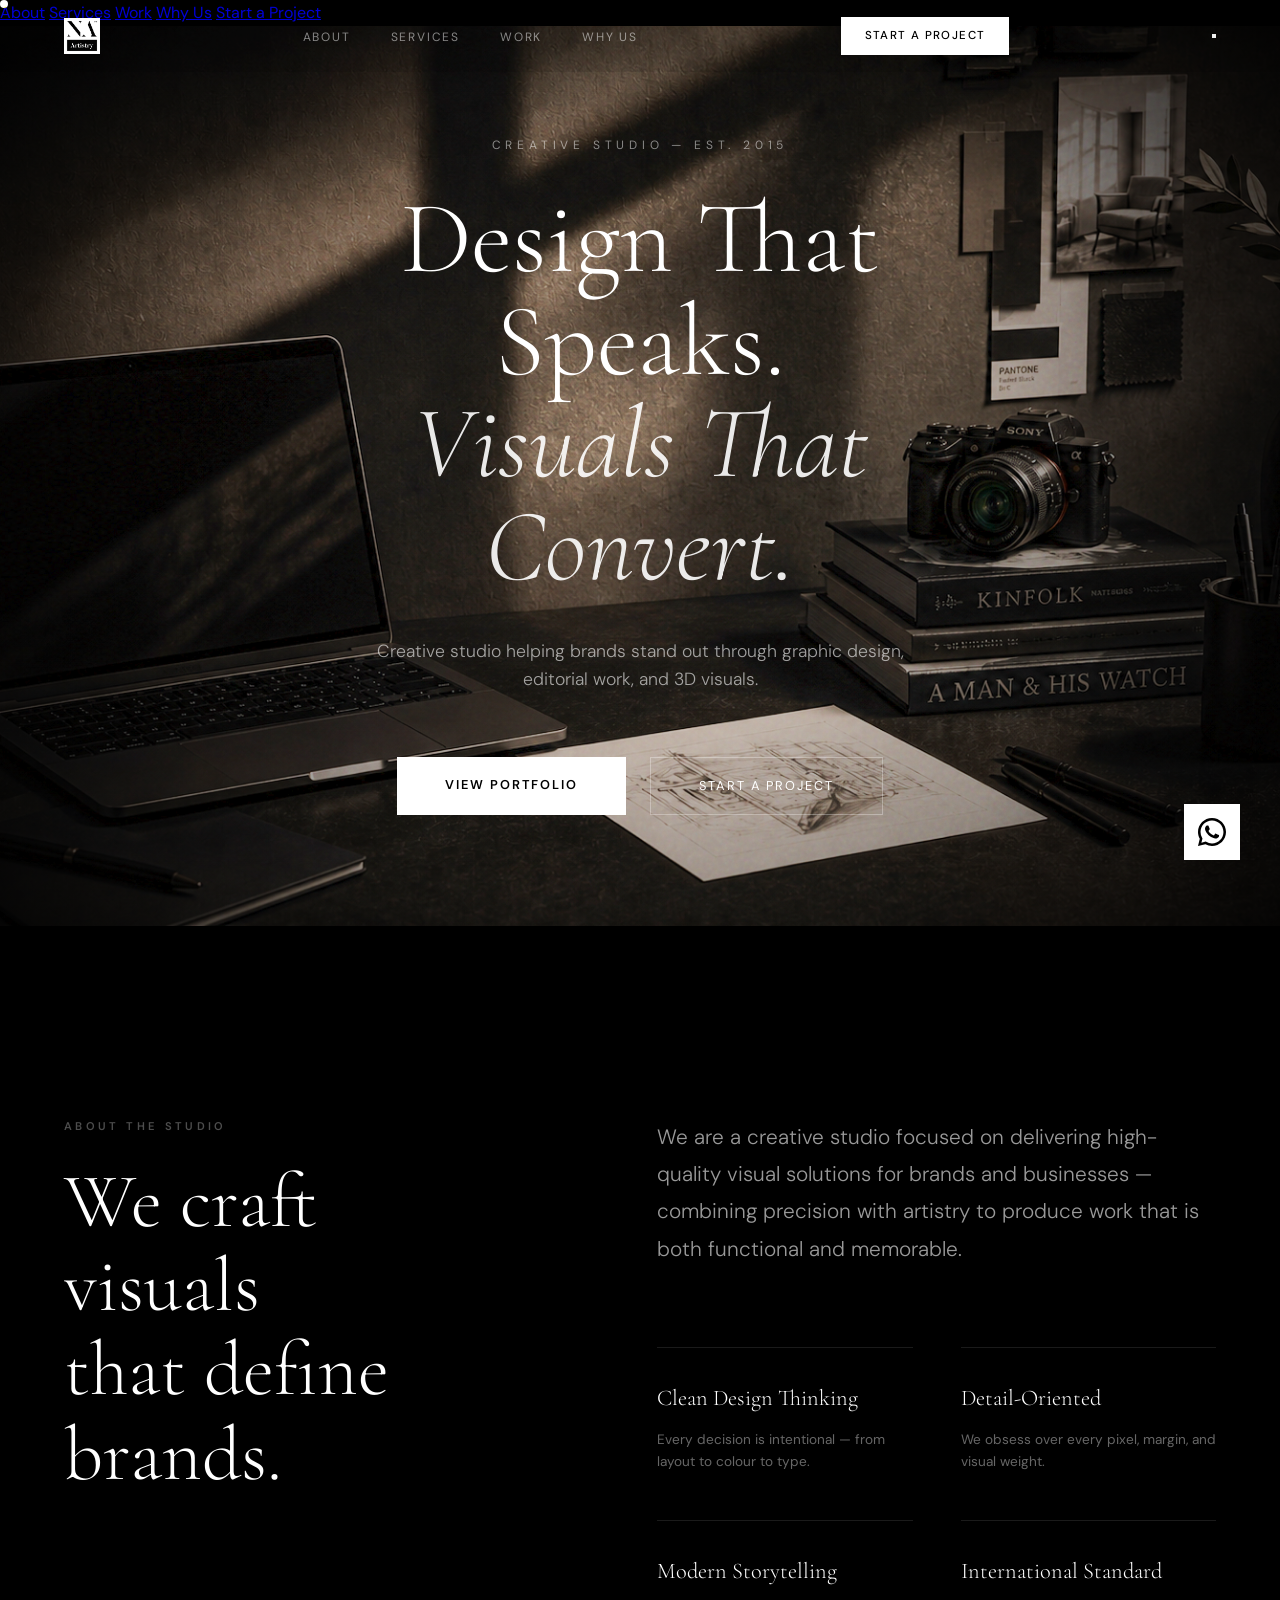
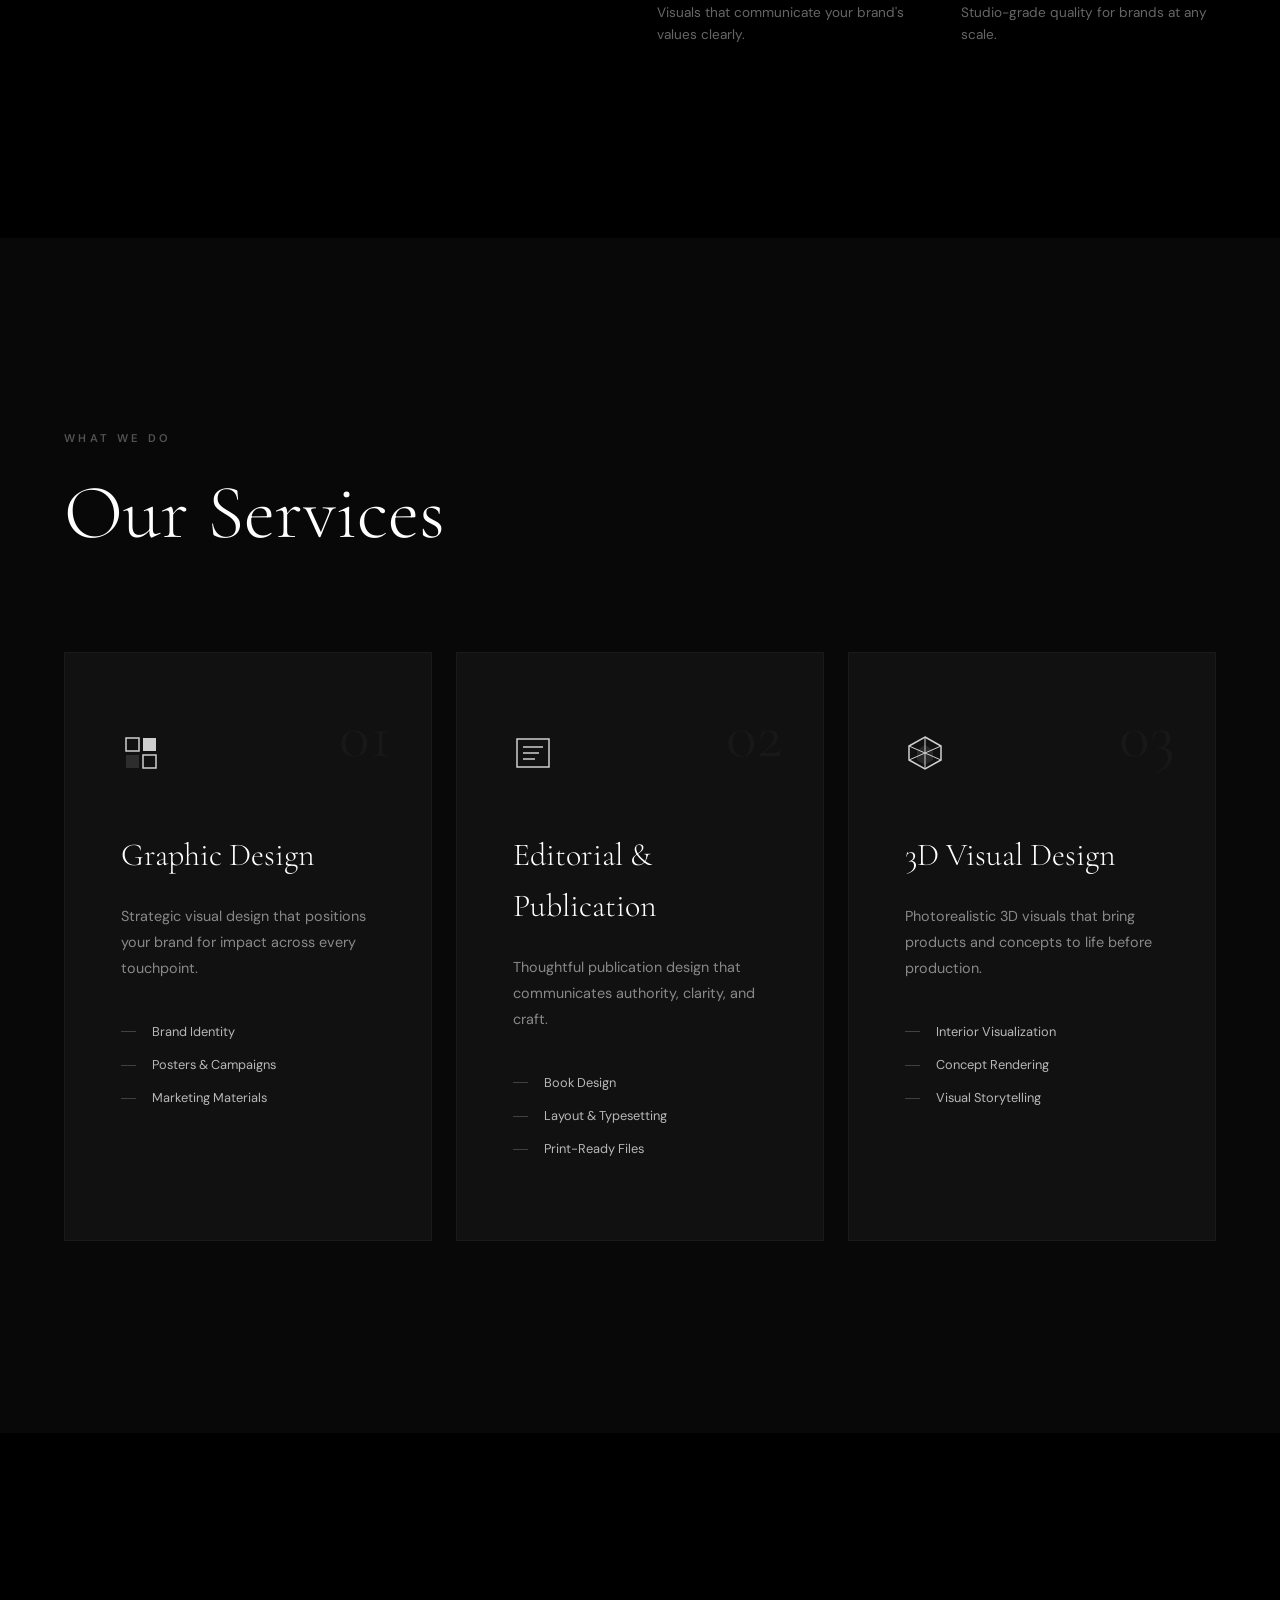
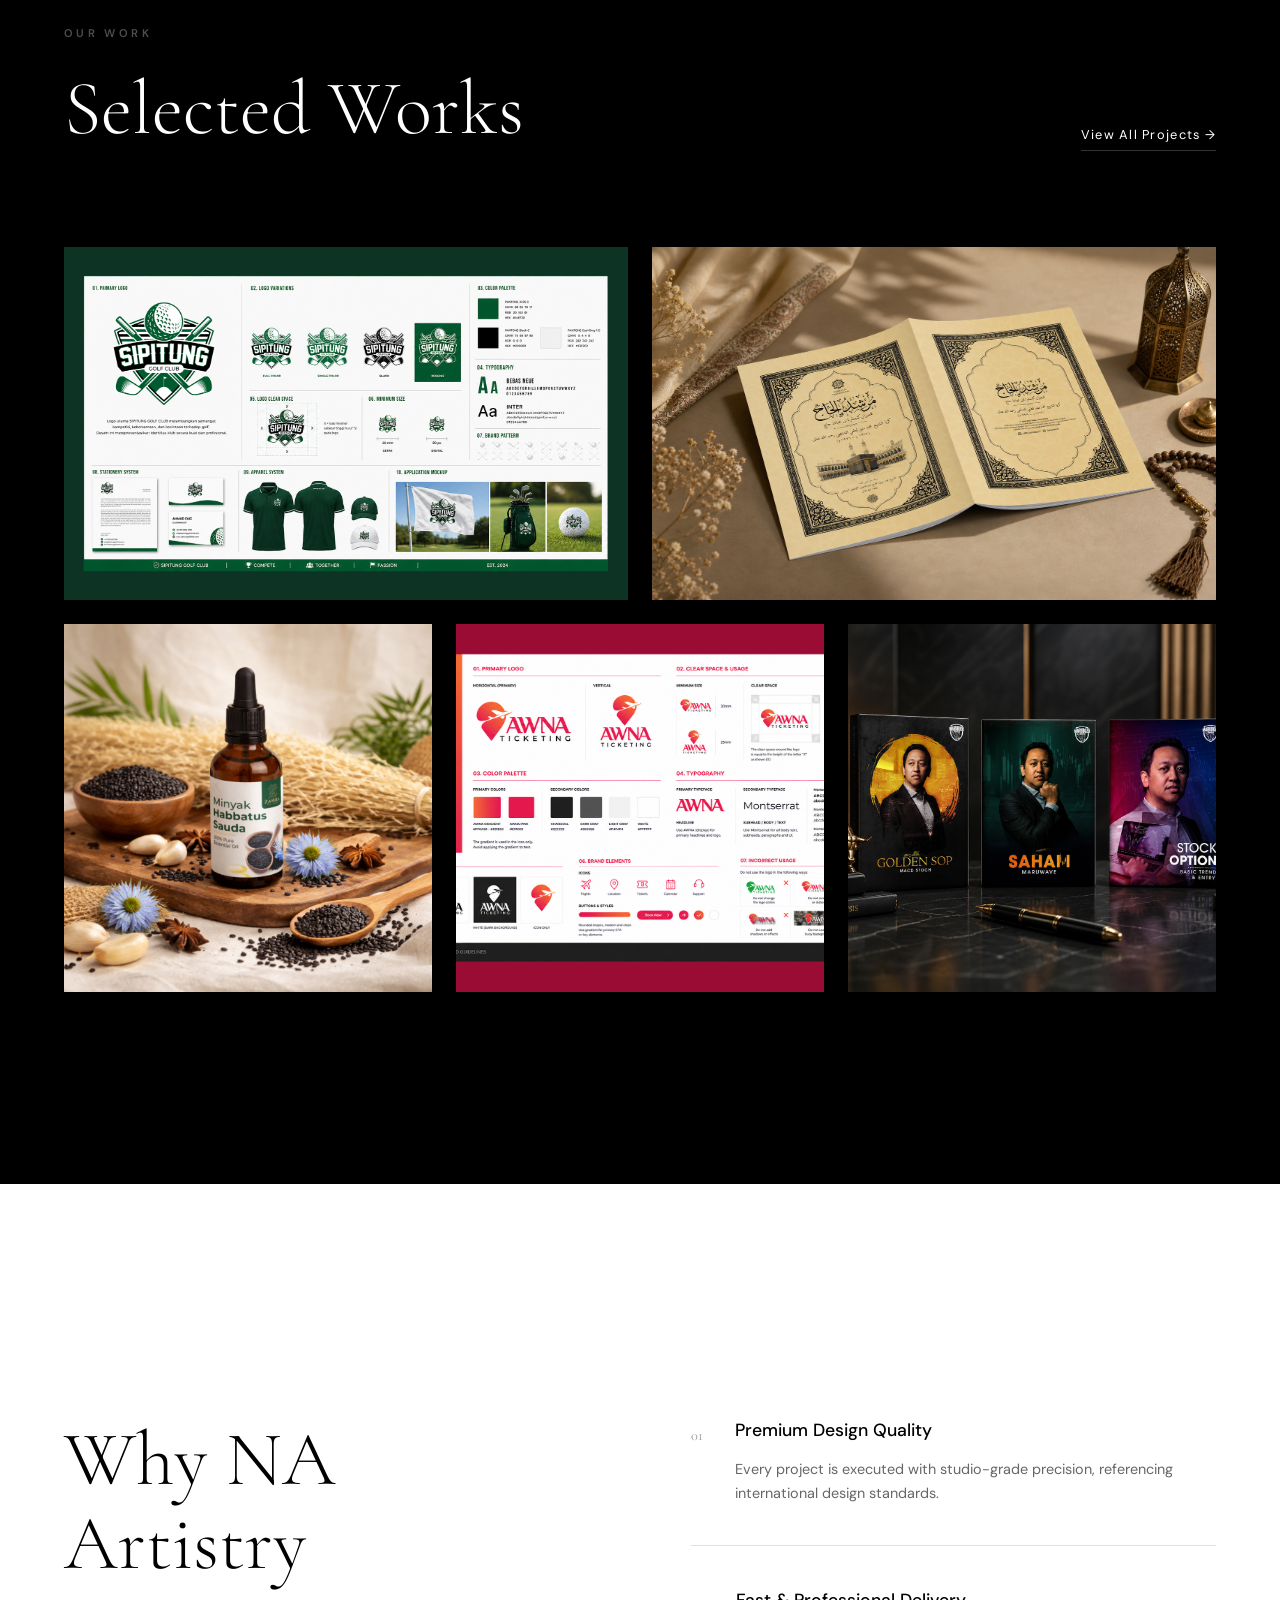
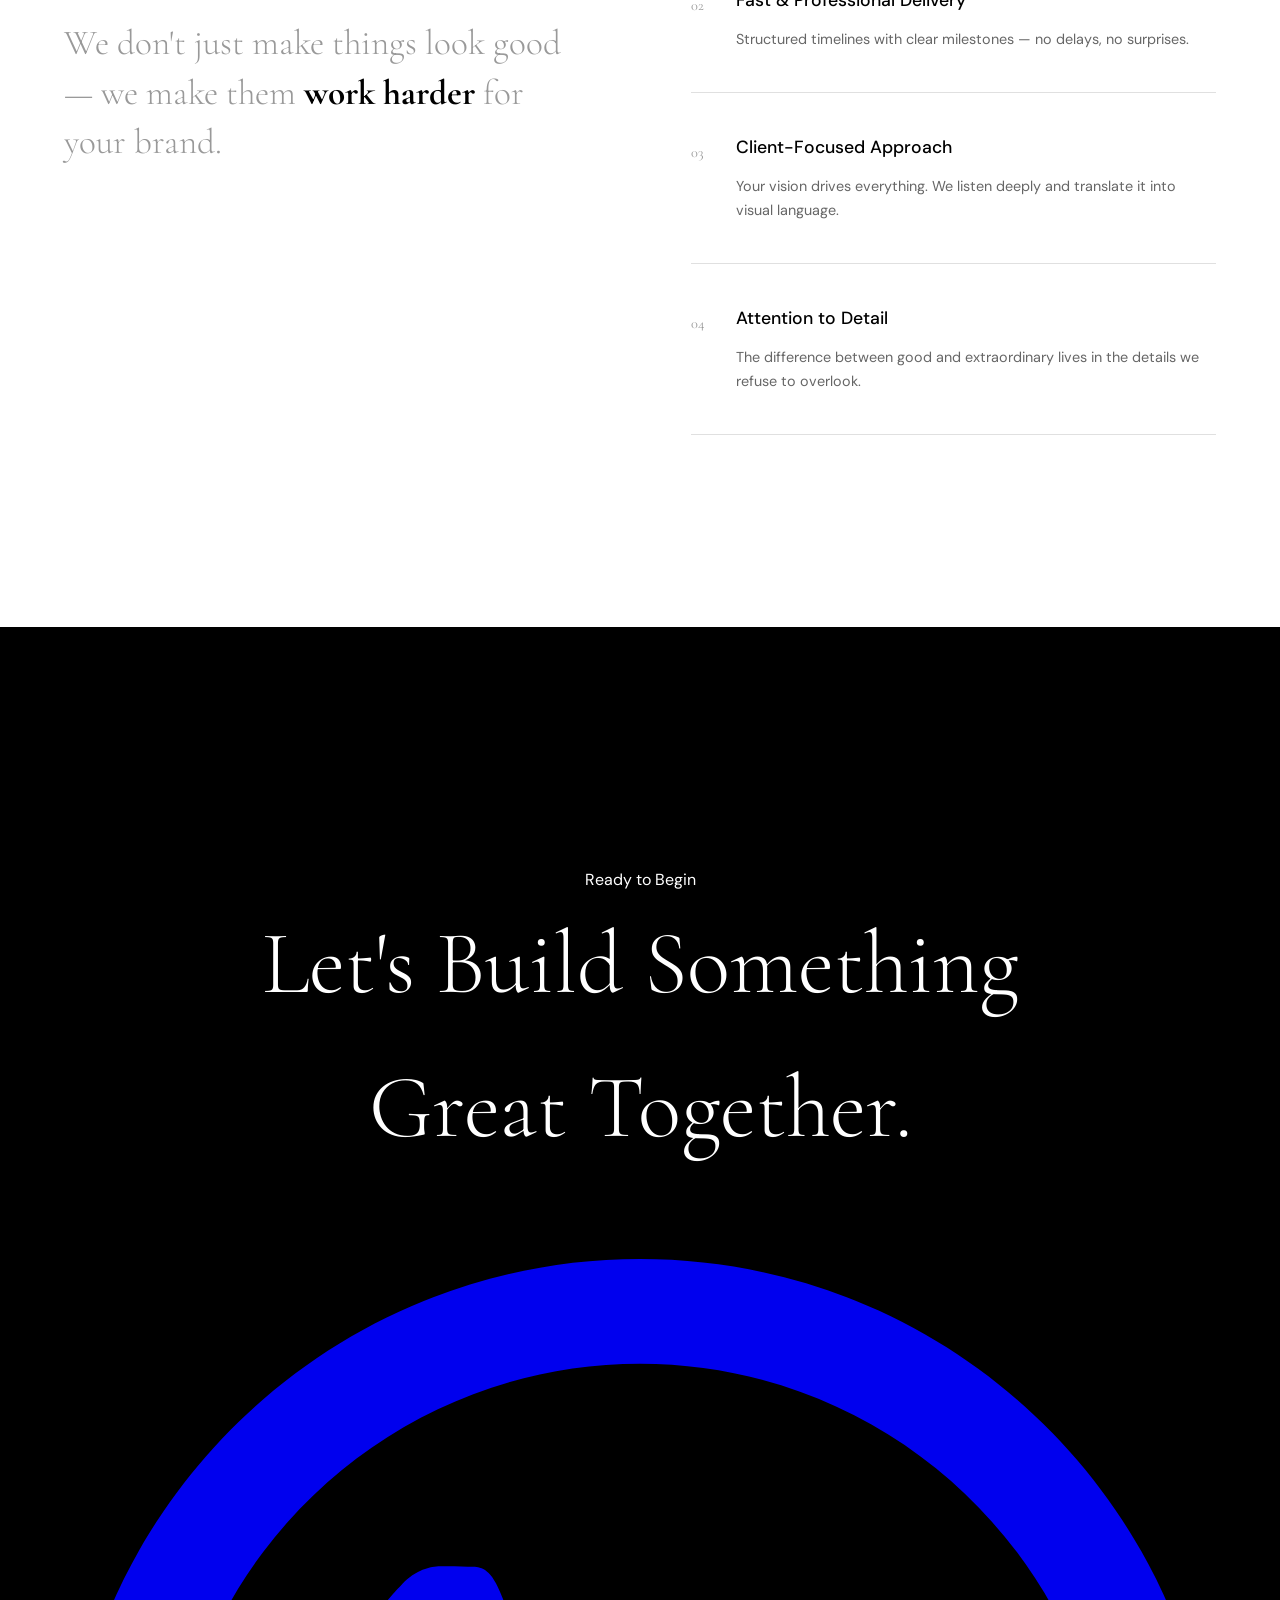
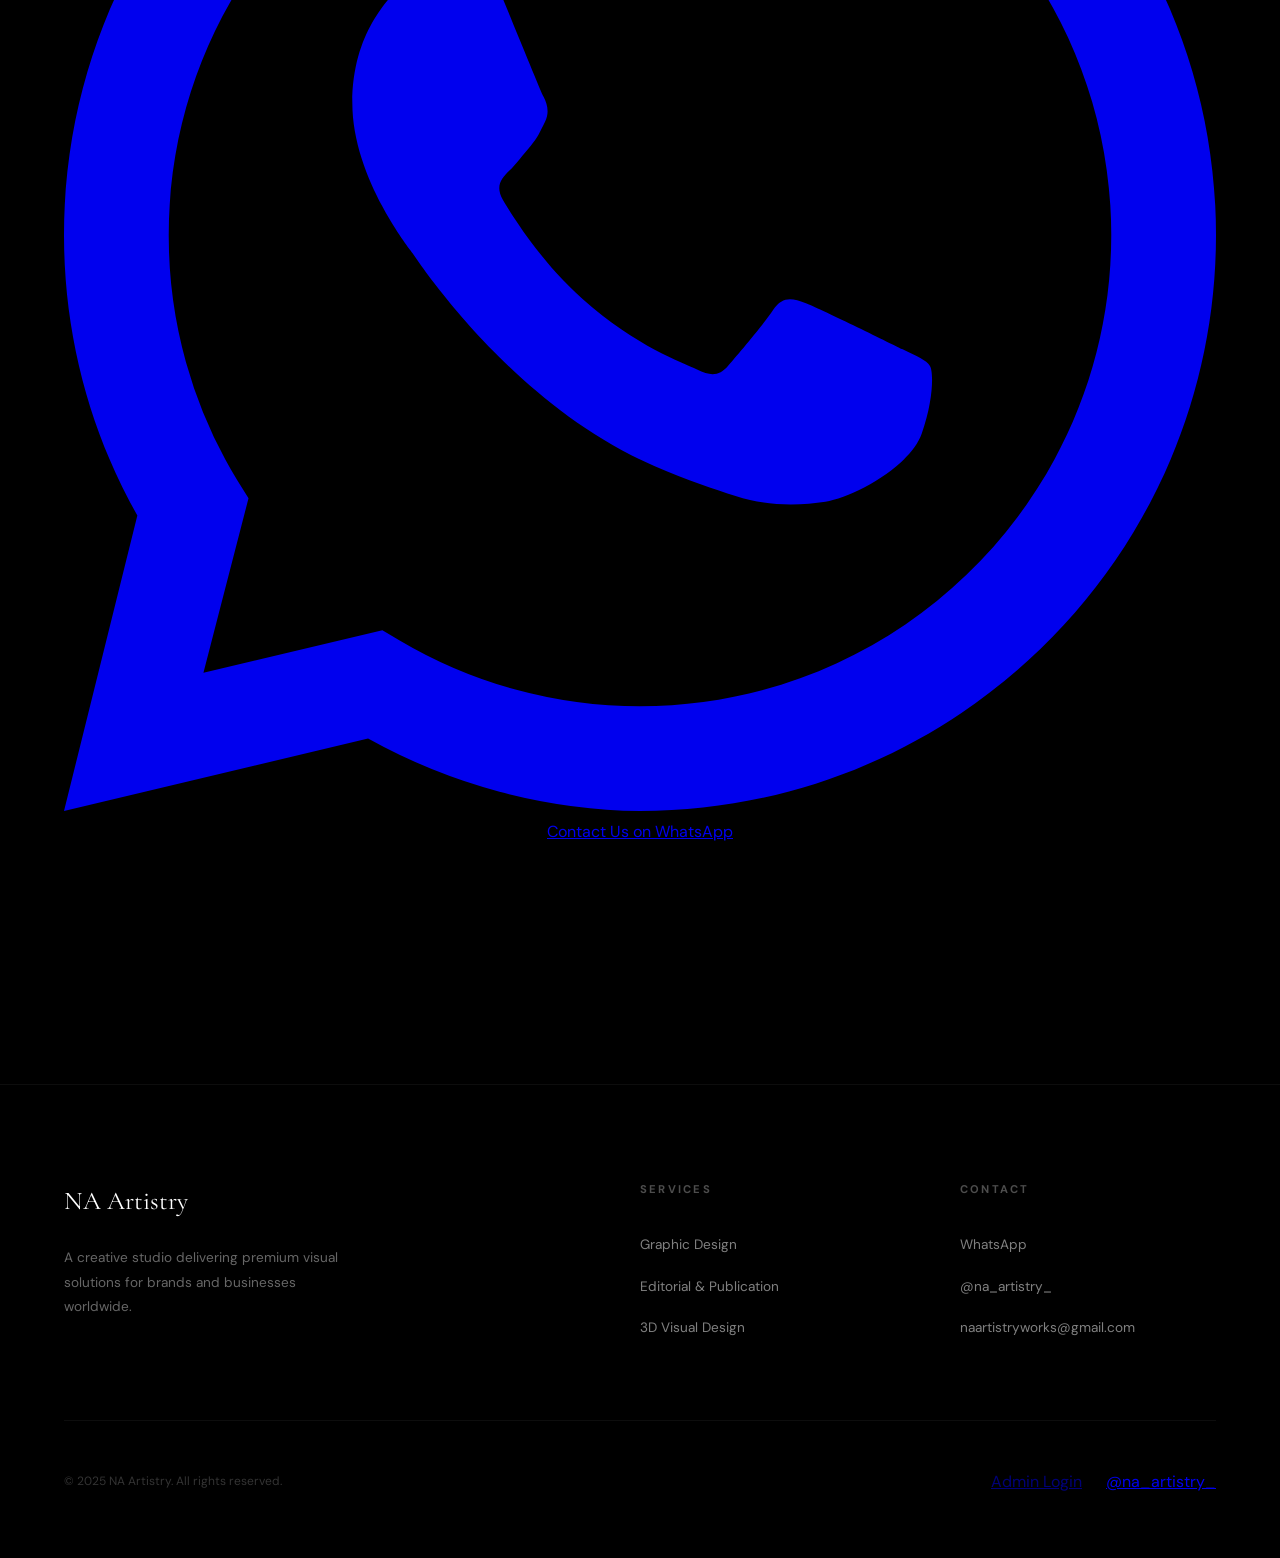
==== commit 0c6cfcba: "Merge pull request #10 from naartistry/dev repair2" ====
--- a/index.html
+++ b/index.html
@@ -5,1217 +5,50 @@
   <meta charset="UTF-8" />
   <meta name="viewport" content="width=device-width, initial-scale=1.0" />
   <title>NA Artistry — Creative Studio</title>
+  <meta name="description" content="NA Artistry is a premium creative studio specializing in graphic design, editorial publication, and high-fidelity 3D visualization. We craft visuals that define brands.">
+  <meta name="keywords" content="Graphic Design, 3D Visualization, Editorial Design, Branding, Creative Studio, Malaysia Design">
+  <meta name="author" content="NA Artistry">
+  
+  <!-- Open Graph / Facebook -->
+  <meta property="og:type" content="website">
+  <meta property="og:url" content="https://naartistry.github.io/">
+  <meta property="og:title" content="NA Artistry — Creative Studio">
+  <meta property="og:description" content="Premium visual solutions for brands. Graphic design, editorial work, and 3D visuals.">
+  <meta property="og:image" content="./LOGO.png">
+
+  <!-- Twitter -->
+  <meta property="twitter:card" content="summary_large_image">
+  <meta property="twitter:url" content="https://naartistry.github.io/">
+  <meta property="twitter:title" content="NA Artistry — Creative Studio">
+  <meta property="twitter:description" content="Premium visual solutions for brands. Graphic design, editorial work, and 3D visuals.">
+  <meta property="twitter:image" content="./LOGO.png">
+
+  <!-- Favicon -->
+  <link rel="icon" type="image/png" href="./LOGO.png">
+  <link rel="apple-touch-icon" href="./LOGO.png">
+
   <link rel="preconnect" href="https://fonts.googleapis.com">
   <link rel="preconnect" href="https://fonts.gstatic.com" crossorigin>
-  <link
-    href="https://fonts.googleapis.com/css2?family=Cormorant+Garamond:ital,wght@0,300;0,400;0,600;1,300;1,400&family=DM+Sans:ital,opsz,wght@0,9..40,200;0,9..40,300;0,9..40,400;0,9..40,500;1,9..40,300&display=swap"
-    rel="stylesheet">
-  <style>
-    *,
-    *::before,
-    *::after {
-      box-sizing: border-box;
-      margin: 0;
-      padding: 0;
-    }
-
-    :root {
-      --black: #000000;
-      --white: #FFFFFF;
-      --gray-light: #F5F5F5;
-      --gray-mid: #E0E0E0;
-      --gray-soft: #888888;
-      --gray-dark: #1A1A1A;
-      --font-display: 'Cormorant Garamond', Georgia, serif;
-      --font-body: 'DM Sans', system-ui, sans-serif;
-      --nav-h: 72px;
-      --ease: cubic-bezier(0.25, 0.46, 0.45, 0.94);
-    }
-
-    html {
-      scroll-behavior: smooth;
-    }
-
-    body {
-      font-family: var(--font-body);
-      background: var(--white);
-      color: var(--black);
-      overflow-x: hidden;
-      -webkit-font-smoothing: antialiased;
-    }
-
-    /* ── SCROLLBAR ── */
-    ::-webkit-scrollbar {
-      width: 3px;
-    }
-
-    ::-webkit-scrollbar-track {
-      background: var(--black);
-    }
-
-    ::-webkit-scrollbar-thumb {
-      background: var(--gray-soft);
-    }
-
-    /* ── CUSTOM CURSOR ── */
-    .cursor-dot {
-      position: fixed;
-      width: 8px;
-      height: 8px;
-      background: var(--white);
-      border-radius: 50%;
-      pointer-events: none;
-      z-index: 9999;
-      transition: transform 0.15s var(--ease), opacity 0.15s;
-      mix-blend-mode: difference;
-    }
-
-    .cursor-dot.hover {
-      transform: scale(4);
-      opacity: 0.6;
-    }
-
-    /* ── NAV ── */
-    nav {
-      position: fixed;
-      top: 0;
-      left: 0;
-      right: 0;
-      height: var(--nav-h);
-      display: flex;
-      align-items: center;
-      justify-content: space-between;
-      padding: 0 5vw;
-      z-index: 100;
-      transition: background 0.4s var(--ease), border-bottom 0.4s var(--ease);
-    }
-
-    nav.scrolled {
-      background: rgba(0, 0, 0, 0.92);
-      backdrop-filter: blur(16px);
-      -webkit-backdrop-filter: blur(16px);
-      border-bottom: 1px solid rgba(255, 255, 255, 0.06);
-    }
-
-    .nav-logo {
-      font-family: var(--font-display);
-      font-size: 1.35rem;
-      font-weight: 600;
-      letter-spacing: 0.08em;
-      color: var(--white);
-      text-decoration: none;
-    }
-
-    .nav-links {
-      display: flex;
-      gap: 2.5rem;
-      list-style: none;
-    }
-
-    .nav-links a {
-      color: rgba(255, 255, 255, 0.65);
-      text-decoration: none;
-      font-size: 0.78rem;
-      font-weight: 400;
-      letter-spacing: 0.12em;
-      text-transform: uppercase;
-      transition: color 0.25s;
-    }
-
-    .nav-links a:hover {
-      color: var(--white);
-    }
-
-    .nav-cta {
-      font-size: 0.75rem;
-      font-weight: 400;
-      letter-spacing: 0.12em;
-      text-transform: uppercase;
-      color: var(--black);
-      background: var(--white);
-      border: none;
-      padding: 0.55rem 1.4rem;
-      cursor: pointer;
-      text-decoration: none;
-      transition: background 0.25s, color 0.25s;
-    }
-
-    .nav-cta:hover {
-      background: var(--gray-mid);
-    }
-
-    /* Hamburger */
-    .hamburger {
-      display: none;
-      flex-direction: column;
-      gap: 5px;
-      cursor: pointer;
-      padding: 4px;
-      background: none;
-      border: none;
-    }
-
-    .hamburger span {
-      display: block;
-      width: 24px;
-      height: 1.5px;
-      background: var(--white);
-      transition: transform 0.3s, opacity 0.3s;
-    }
-
-    .hamburger.open span:nth-child(1) {
-      transform: translateY(6.5px) rotate(45deg);
-    }
-
-    .hamburger.open span:nth-child(2) {
-      opacity: 0;
-    }
-
-    .hamburger.open span:nth-child(3) {
-      transform: translateY(-6.5px) rotate(-45deg);
-    }
-
-    /* Mobile menu */
-    .mobile-menu {
-      display: none;
-      position: fixed;
-      inset: 0;
-      background: var(--black);
-      z-index: 99;
-      flex-direction: column;
-      align-items: center;
-      justify-content: center;
-      gap: 2.5rem;
-      opacity: 0;
-      pointer-events: none;
-      transition: opacity 0.35s var(--ease);
-    }
-
-    .mobile-menu.open {
-      opacity: 1;
-      pointer-events: all;
-    }
-
-    .mobile-menu a {
-      font-family: var(--font-display);
-      font-size: 2.5rem;
-      color: var(--white);
-      text-decoration: none;
-      font-weight: 300;
-      letter-spacing: 0.04em;
-    }
-
-    /* ── HERO SLIDER ── */
-    #hero {
-      position: relative;
-      height: 100svh;
-      min-height: 600px;
-      background: var(--black);
-      display: flex;
-      align-items: center;
-      justify-content: center;
-      overflow: hidden;
-    }
-
-    .hero-slides-wrapper {
-      position: absolute;
-      inset: 0;
-      width: 100%;
-      height: 100%;
-    }
-
-    .hero-slide {
-      position: absolute;
-      inset: 0;
-      width: 100%;
-      height: 100%;
-      opacity: 0;
-      visibility: hidden;
-      transition: opacity 0.8s var(--ease), visibility 0.8s;
-      z-index: 1;
-      display: flex;
-      align-items: center;
-      justify-content: center;
-    }
-
-    .hero-slide.active {
-      opacity: 1;
-      visibility: visible;
-      z-index: 2;
-    }
-
-    /* Background images for slides with placeholder gradients */
-    .slide-bg {
-      position: absolute;
-      inset: 0;
-      width: 100%;
-      height: 100%;
-      background-size: cover;
-      background-position: center;
-      background-repeat: no-repeat;
-      transform: scale(1);
-      transition: transform 6s linear;
-    }
-
-    .hero-slide.active .slide-bg {
-      transform: scale(1.05);
-      /* Parallax zoom effect */
-    }
-
-    .slide-bg-1 {
-      background: url('BACK.png') center center / cover no-repeat;
-      opacity: 0.8;
-    }
-
-    .slide-bg-2 {
-      background: url('3D HEADER.jpg') center center / cover no-repeat;
-      opacity: 0.8;
-    }
-
-    .slide-bg-3 {
-      background: url('HEADER BRAND.png') center center / cover no-repeat;
-      opacity: 0.8;
-    }
-
-    /* Dark overlay + subtle grid texture (Cinematic Effects) */
-    .hero-vignette {
-      position: absolute;
-      inset: 0;
-      background:
-        linear-gradient(rgba(255, 255, 255, 0.03) 1px, transparent 1px),
-        linear-gradient(90deg, rgba(255, 255, 255, 0.03) 1px, transparent 1px),
-        linear-gradient(to bottom, rgba(0, 0, 0, 0.62) 0%, rgba(0, 0, 0, 0.72) 100%),
-        radial-gradient(circle at center, transparent 0%, rgba(0, 0, 0, 0.8) 150%);
-      background-size: 80px 80px, 80px 80px, 100% 100%, 100% 100%;
-      pointer-events: none;
-      z-index: 1;
-    }
-
-    /* Grain/Noise texture */
-    .hero-noise {
-      position: absolute;
-      inset: 0;
-      pointer-events: none;
-      z-index: 2;
-      opacity: 0.4;
-      background-image: url("data:image/svg+xml,%3Csvg viewBox='0 0 200 200' xmlns='http://www.w3.org/2000/svg'%3E%3Cfilter id='noiseFilter'%3E%3CfeTurbulence type='fractalNoise' baseFrequency='0.65' numOctaves='3' stitchTiles='stitch'/%3E%3C/filter%3E%3Crect width='100%25' height='100%25' filter='url(%23noiseFilter)'/%3E%3C/svg%3E");
-      mix-blend-mode: overlay;
-    }
-
-    /* Content styling */
-    .slide-content {
-      position: relative;
-      z-index: 3;
-      text-align: center;
-      padding: 0 5vw;
-      max-width: 960px;
-      /* Reset animations to play on slide change */
-      opacity: 0;
-      transform: translateY(20px);
-      transition: opacity 0.8s 0.2s var(--ease), transform 0.8s 0.2s var(--ease);
-    }
-
-    .hero-slide.active .slide-content {
-      opacity: 1;
-      transform: translateY(0);
-    }
-
-    .hero-eyebrow {
-      font-size: 0.72rem;
-      font-weight: 400;
-      letter-spacing: 0.28em;
-      text-transform: uppercase;
-      color: var(--white);
-      margin-bottom: 2rem;
-    }
-
-    .hero-title {
-      font-family: var(--font-display);
-      font-size: clamp(3rem, 8vw, 7.5rem);
-      font-weight: 300;
-      line-height: 1.05;
-      color: var(--white);
-      letter-spacing: -0.01em;
-      margin-bottom: 2rem;
-    }
-
-    .hero-title em {
-      font-style: italic;
-      font-weight: 300;
-      color: var(--white);
-    }
-
-    .hero-sub {
-      font-size: clamp(0.9rem, 1.8vw, 1.05rem);
-      font-weight: 300;
-      color: var(--white);
-      line-height: 1.7;
-      max-width: 520px;
-      margin: 0 auto 3rem;
-    }
-
-    /* Buttons inside slider */
-    .hero-btns {
-      display: flex;
-      gap: 1rem;
-      justify-content: center;
-      flex-wrap: wrap;
-    }
-
-    .btn-primary {
-      display: inline-block;
-      padding: 0.85rem 2.2rem;
-      background: var(--white);
-      color: var(--black);
-      font-size: 0.78rem;
-      font-weight: 500;
-      letter-spacing: 0.14em;
-      text-transform: uppercase;
-      text-decoration: none;
-      border: none;
-      cursor: pointer;
-      transition: background 0.25s, color 0.25s, transform 0.2s;
-    }
-
-    .btn-primary:hover {
-      background: var(--gray-mid);
-      transform: translateY(-2px);
-    }
-
-    .btn-outline {
-      display: inline-block;
-      padding: 0.85rem 2.2rem;
-      background: transparent;
-      color: var(--white);
-      font-size: 0.78rem;
-      font-weight: 400;
-      letter-spacing: 0.14em;
-      text-transform: uppercase;
-      text-decoration: none;
-      border: 1px solid rgba(255, 255, 255, 0.25);
-      cursor: pointer;
-      transition: border-color 0.25s, color 0.25s, transform 0.2s;
-    }
-
-    .btn-outline:hover {
-      border-color: var(--white);
-      transform: translateY(-2px);
-    }
-
-    /* Dot Navigation */
-    .hero-dots {
-      position: absolute;
-      bottom: 2.5rem;
-      right: 5vw;
-      display: flex;
-      gap: 12px;
-      z-index: 10;
-    }
-
-    .dot {
-      width: 10px;
-      height: 10px;
-      border-radius: 50%;
-      background: transparent;
-      border: 1px solid rgba(255, 255, 255, 0.5);
-      cursor: pointer;
-      padding: 0;
-      transition: background 0.3s var(--ease), border-color 0.3s;
-    }
-
-    .dot.active {
-      background: var(--white);
-      border-color: var(--white);
-    }
-
-    .dot:hover {
-      border-color: var(--white);
-    }
-
-    .hero-scroll {
-      position: absolute;
-      bottom: 2.5rem;
-      left: 50%;
-      transform: translateX(-50%);
-      display: flex;
-      flex-direction: column;
-      align-items: center;
-      gap: 0.5rem;
-      color: rgba(255, 255, 255, 0.3);
-      font-size: 0.65rem;
-      letter-spacing: 0.2em;
-      text-transform: uppercase;
-      opacity: 0;
-      animation: fadeIn 1s 1.4s forwards;
-      z-index: 10;
-    }
-
-    .hero-scroll-line {
-      width: 1px;
-      height: 40px;
-      background: rgba(255, 255, 255, 0.2);
-      animation: lineGrow 1.5s 1.6s var(--ease) forwards;
-      transform-origin: top;
-      transform: scaleY(0);
-    }
-
-    /* ── SECTION COMMON ── */
-    section {
-      padding: 9rem 5vw;
-    }
-
-    .section-label {
-      font-size: 0.65rem;
-      font-weight: 500;
-      letter-spacing: 0.28em;
-      text-transform: uppercase;
-      color: var(--gray-soft);
-      margin-bottom: 1.2rem;
-    }
-
-    .section-title {
-      font-family: var(--font-display);
-      font-size: clamp(2.2rem, 5vw, 4.2rem);
-      font-weight: 300;
-      line-height: 1.1;
-      letter-spacing: -0.01em;
-    }
-
-    /* ── ABOUT ── */
-    #about {
-      background: var(--black);
-    }
-
-    .about-grid {
-      display: grid;
-      grid-template-columns: 1fr 1fr;
-      gap: 5vw;
-      align-items: end;
-      margin-top: 5rem;
-    }
-
-    .about-left .section-label {
-      color: rgba(255, 255, 255, 0.35);
-    }
-
-    .about-left .section-title {
-      color: var(--white);
-    }
-
-    .about-right {
-      padding-bottom: 0.5rem;
-    }
-
-    .about-intro {
-      font-size: 1.1rem;
-      font-weight: 300;
-      color: rgba(255, 255, 255, 0.55);
-      line-height: 1.75;
-      margin-bottom: 3rem;
-    }
-
-    .about-highlights {
-      display: grid;
-      grid-template-columns: 1fr 1fr;
-      gap: 1.5rem 2rem;
-    }
-
-    .highlight-item {
-      border-top: 1px solid rgba(255, 255, 255, 0.1);
-      padding-top: 1.2rem;
-    }
-
-    .highlight-item h4 {
-      font-family: var(--font-display);
-      font-size: 1.15rem;
-      font-weight: 400;
-      color: var(--white);
-      margin-bottom: 0.4rem;
-    }
-
-    .highlight-item p {
-      font-size: 0.82rem;
-      font-weight: 300;
-      color: rgba(255, 255, 255, 0.4);
-      line-height: 1.6;
-    }
-
-    /* ── SERVICES ── */
-    #services {
-      background: var(--gray-light);
-    }
-
-    .services-header {
-      margin-bottom: 5rem;
-    }
-
-    .services-grid {
-      display: grid;
-      grid-template-columns: repeat(3, 1fr);
-      gap: 1px;
-      background: var(--gray-mid);
-      border: 1px solid var(--gray-mid);
-    }
-
-    .service-card {
-      background: var(--white);
-      padding: 3.5rem 2.5rem;
-      transition: background 0.3s var(--ease);
-      position: relative;
-      overflow: hidden;
-    }
-
-    .service-card::after {
-      content: '';
-      position: absolute;
-      bottom: 0;
-      left: 0;
-      width: 100%;
-      height: 2px;
-      background: var(--black);
-      transform: scaleX(0);
-      transform-origin: left;
-      transition: transform 0.4s var(--ease);
-    }
-
-    .service-card:hover {
-      background: var(--gray-light);
-    }
-
-    .service-card:hover::after {
-      transform: scaleX(1);
-    }
-
-    .service-icon {
-      width: 40px;
-      height: 40px;
-      margin-bottom: 2rem;
-      opacity: 0.8;
-    }
-
-    .service-num {
-      font-family: var(--font-display);
-      font-size: 3.5rem;
-      font-weight: 300;
-      color: rgba(0, 0, 0, 0.06);
-      position: absolute;
-      top: 1.5rem;
-      right: 2rem;
-      line-height: 1;
-    }
-
-    .service-card h3 {
-      font-family: var(--font-display);
-      font-size: 1.6rem;
-      font-weight: 400;
-      margin-bottom: 1rem;
-      letter-spacing: 0.01em;
-    }
-
-    .service-card p {
-      font-size: 0.85rem;
-      font-weight: 300;
-      color: var(--gray-soft);
-      line-height: 1.65;
-      margin-bottom: 1.8rem;
-    }
-
-    .service-list {
-      list-style: none;
-      display: flex;
-      flex-direction: column;
-      gap: 0.5rem;
-    }
-
-    .service-list li {
-      font-size: 0.78rem;
-      font-weight: 400;
-      letter-spacing: 0.06em;
-      color: var(--black);
-      display: flex;
-      align-items: center;
-      gap: 0.6rem;
-    }
-
-    .service-list li::before {
-      content: '';
-      display: inline-block;
-      width: 16px;
-      height: 1px;
-      background: var(--black);
-      flex-shrink: 0;
-    }
-
-    /* ── PORTFOLIO ── */
-    #portfolio {
-      background: var(--black);
-    }
-
-    #portfolio .section-label {
-      color: rgba(255, 255, 255, 0.35);
-    }
-
-    #portfolio .section-title {
-      color: var(--white);
-    }
-
-    .portfolio-header {
-      display: flex;
-      align-items: flex-end;
-      justify-content: space-between;
-      margin-bottom: 4rem;
-      flex-wrap: wrap;
-      gap: 1.5rem;
-    }
-
-    .portfolio-link {
-      font-size: 0.75rem;
-      letter-spacing: 0.16em;
-      text-transform: uppercase;
-      color: rgba(255, 255, 255, 0.4);
-      text-decoration: none;
-      border-bottom: 1px solid rgba(255, 255, 255, 0.15);
-      padding-bottom: 2px;
-      transition: color 0.25s, border-color 0.25s;
-    }
-
-    .portfolio-link:hover {
-      color: var(--white);
-      border-color: var(--white);
-    }
-
-    .portfolio-grid {
-      display: grid;
-      grid-template-columns: repeat(12, 1fr);
-      gap: 1.5rem;
-    }
-
-    .p-item {
-      position: relative;
-      overflow: hidden;
-      cursor: pointer;
-      background: var(--gray-dark);
-      display: block;
-      text-decoration: none;
-    }
-
-    .p-item:nth-child(1) {
-      grid-column: 1 / 7;
-      grid-row: 1;
-      aspect-ratio: 16/10;
-    }
-
-    .p-item:nth-child(2) {
-      grid-column: 7 / 13;
-      grid-row: 1;
-      aspect-ratio: 16/10;
-    }
-
-    .p-item:nth-child(3) {
-      grid-column: 1 / 5;
-      grid-row: 2;
-      aspect-ratio: 16/10;
-    }
-
-    .p-item:nth-child(4) {
-      grid-column: 5 / 9;
-      grid-row: 2;
-      aspect-ratio: 16/10;
-    }
-
-    .p-item:nth-child(5) {
-      grid-column: 9 / 13;
-      grid-row: 2;
-      aspect-ratio: 16/10;
-    }
-
-    .p-bg {
-      width: 100%;
-      height: 100%;
-      position: absolute;
-      inset: 0;
-      transition: transform 0.6s var(--ease);
-      display: flex;
-      align-items: center;
-      justify-content: center;
-    }
-
-    .p-item:hover .p-bg {
-      transform: scale(1.04);
-    }
-
-    /* Placeholder fills */
-    .p-item:nth-child(1) .p-bg {
-      background: linear-gradient(135deg, #111 0%, #222 50%, #151515 100%);
-    }
-
-    .p-item:nth-child(2) .p-bg {
-      background: linear-gradient(135deg, #1a1a1a 0%, #0d0d0d 100%);
-    }
-
-    .p-item:nth-child(3) .p-bg {
-      background: linear-gradient(135deg, #0f0f0f 0%, #1e1e1e 100%);
-    }
-
-    .p-item:nth-child(4) .p-bg {
-      background: linear-gradient(135deg, #181818 0%, #0a0a0a 100%);
-    }
-
-    .p-item:nth-child(5) .p-bg {
-      background: linear-gradient(135deg, #141414 0%, #1c1c1c 100%);
-    }
-
-    /* placeholder art */
-    .p-art {
-      opacity: 0.12;
-      pointer-events: none;
-    }
-
-    .p-overlay {
-      position: absolute;
-      inset: 0;
-      background: rgba(0, 0, 0, 0.75);
-      display: flex;
-      flex-direction: column;
-      justify-content: flex-end;
-      padding: 2rem;
-      opacity: 0;
-      transition: opacity 0.35s var(--ease);
-    }
-
-    .p-item:hover .p-overlay {
-      opacity: 1;
-    }
-
-    .p-tag {
-      font-size: 0.65rem;
-      font-weight: 500;
-      letter-spacing: 0.2em;
-      text-transform: uppercase;
-      color: rgba(255, 255, 255, 0.5);
-      margin-bottom: 0.5rem;
-    }
-
-    .p-name {
-      font-family: var(--font-display);
-      font-size: 1.4rem;
-      font-weight: 400;
-      color: var(--white);
-      line-height: 1.2;
-    }
-
-    .p-arrow {
-      position: absolute;
-      top: 1.5rem;
-      right: 1.5rem;
-      width: 32px;
-      height: 32px;
-      border: 1px solid rgba(255, 255, 255, 0.3);
-      display: flex;
-      align-items: center;
-      justify-content: center;
-      color: var(--white);
-      font-size: 0.9rem;
-      transform: rotate(-45deg) scale(0.8);
-      opacity: 0;
-      transition: transform 0.3s var(--ease), opacity 0.3s;
-    }
-
-    .p-item:hover .p-arrow {
-      opacity: 1;
-      transform: rotate(0deg) scale(1);
-    }
-
-    /* ── WHY US ── */
-    #why {
-      background: var(--white);
-    }
-
-    .why-grid {
-      display: grid;
-      grid-template-columns: 1fr 1fr;
-      gap: 5vw;
-      margin-top: 5rem;
-      align-items: start;
-    }
-
-    .why-left-copy {
-      font-family: var(--font-display);
-      font-size: clamp(1.5rem, 3vw, 2.4rem);
-      font-weight: 300;
-      line-height: 1.4;
-      color: rgba(0, 0, 0, 0.35);
-      max-width: 420px;
-    }
-
-    .why-left-copy strong {
-      color: var(--black);
-      font-weight: 400;
-    }
-
-    .why-points {
-      display: flex;
-      flex-direction: column;
-    }
-
-    .why-point {
-      display: grid;
-      grid-template-columns: auto 1fr;
-      gap: 0 1.5rem;
-      align-items: start;
-      padding: 1.8rem 0;
-      border-bottom: 1px solid var(--gray-mid);
-      transition: background 0.2s;
-    }
-
-    .why-point:first-child {
-      border-top: 1px solid var(--gray-mid);
-    }
-
-    .why-num {
-      font-family: var(--font-display);
-      font-size: 0.85rem;
-      font-weight: 300;
-      color: var(--gray-soft);
-      padding-top: 0.1rem;
-      min-width: 2rem;
-    }
-
-    .why-content h4 {
-      font-size: 0.95rem;
-      font-weight: 500;
-      margin-bottom: 0.35rem;
-      letter-spacing: 0.02em;
-    }
-
-    .why-content p {
-      font-size: 0.83rem;
-      font-weight: 300;
-      color: var(--gray-soft);
-      line-height: 1.65;
-    }
-
-    /* ── CTA ── */
-    #cta {
-      background: var(--black);
-      text-align: center;
-      padding: 10rem 5vw;
-    }
-
-    .cta-label {
-      font-size: 0.65rem;
-      font-weight: 500;
-      letter-spacing: 0.28em;
-      text-transform: uppercase;
-      color: rgba(255, 255, 255, 0.3);
-      margin-bottom: 1.5rem;
-    }
-
-    .cta-title {
-      font-family: var(--font-display);
-      font-size: clamp(2.5rem, 7vw, 6.5rem);
-      font-weight: 300;
-      color: var(--white);
-      line-height: 1.05;
-      max-width: 800px;
-      margin: 0 auto 3.5rem;
-      letter-spacing: -0.01em;
-    }
-
-    .btn-wa {
-      display: inline-flex;
-      align-items: center;
-      gap: 0.75rem;
-      padding: 1rem 2.5rem;
-      background: var(--white);
-      color: var(--black);
-      font-size: 0.82rem;
-      font-weight: 500;
-      letter-spacing: 0.14em;
-      text-transform: uppercase;
-      text-decoration: none;
-      border: none;
-      cursor: pointer;
-      transition: background 0.25s, transform 0.2s;
-    }
-
-    .btn-wa:hover {
-      background: var(--gray-mid);
-      transform: translateY(-3px);
-    }
-
-    .btn-wa svg {
-      width: 18px;
-      height: 18px;
-      flex-shrink: 0;
-    }
-
-    /* ── FOOTER ── */
-    footer {
-      background: var(--black);
-      border-top: 1px solid rgba(255, 255, 255, 0.07);
-      padding: 4rem 5vw 2.5rem;
-    }
-
-    .footer-top {
-      display: grid;
-      grid-template-columns: 1.5fr 1fr 1fr;
-      gap: 3rem;
-      padding-bottom: 3rem;
-      border-bottom: 1px solid rgba(255, 255, 255, 0.07);
-      margin-bottom: 2rem;
-    }
-
-    .footer-brand {
-      font-family: var(--font-display);
-      font-size: 1.4rem;
-      font-weight: 400;
-      color: var(--white);
-      margin-bottom: 1rem;
-      letter-spacing: 0.04em;
-    }
-
-    .footer-desc {
-      font-size: 0.82rem;
-      font-weight: 300;
-      color: rgba(255, 255, 255, 0.35);
-      line-height: 1.7;
-      max-width: 240px;
-    }
-
-    .footer-col h5 {
-      font-size: 0.65rem;
-      font-weight: 500;
-      letter-spacing: 0.22em;
-      text-transform: uppercase;
-      color: rgba(255, 255, 255, 0.35);
-      margin-bottom: 1.3rem;
-    }
-
-    .footer-col ul {
-      list-style: none;
-      display: flex;
-      flex-direction: column;
-      gap: 0.7rem;
-    }
-
-    .footer-col ul li a,
-    .footer-col ul li {
-      font-size: 0.84rem;
-      font-weight: 300;
-      color: rgba(255, 255, 255, 0.55);
-      text-decoration: none;
-      transition: color 0.2s;
-    }
-
-    .footer-col ul li a:hover {
-      color: var(--white);
-    }
-
-    .footer-bottom {
-      display: flex;
-      justify-content: space-between;
-      align-items: center;
-      flex-wrap: wrap;
-      gap: 1rem;
-    }
-
-    .footer-copy {
-      font-size: 0.75rem;
-      font-weight: 300;
-      color: rgba(255, 255, 255, 0.2);
-    }
-
-    .footer-ig {
-      font-size: 0.75rem;
-      font-weight: 400;
-      letter-spacing: 0.1em;
-      color: rgba(255, 255, 255, 0.35);
-      text-decoration: none;
-      transition: color 0.2s;
-    }
-
-    .footer-ig:hover {
-      color: var(--white);
-    }
-
-    /* ── WHATSAPP FAB ── */
-    .wa-fab {
-      position: fixed;
-      bottom: 2rem;
-      right: 2rem;
-      width: 54px;
-      height: 54px;
-      background: var(--white);
-      color: var(--black);
-      border-radius: 0;
-      display: flex;
-      align-items: center;
-      justify-content: center;
-      box-shadow: 0 4px 24px rgba(0, 0, 0, 0.2);
-      text-decoration: none;
-      z-index: 200;
-      transition: transform 0.25s var(--ease), box-shadow 0.25s;
-    }
-
-    .wa-fab:hover {
-      transform: translateY(-4px);
-      box-shadow: 0 8px 32px rgba(0, 0, 0, 0.3);
-    }
-
-    .wa-fab svg {
-      width: 24px;
-      height: 24px;
-    }
-
-    /* ── ANIMATIONS ── */
-    @keyframes fadeUp {
-      from {
-        opacity: 0;
-        transform: translateY(28px);
-      }
-
-      to {
-        opacity: 1;
-        transform: translateY(0);
-      }
-    }
-
-    @keyframes fadeIn {
-      from {
-        opacity: 0;
-      }
-
-      to {
-        opacity: 1;
-      }
-    }
-
-    @keyframes lineGrow {
-      from {
-        transform: scaleY(0);
-      }
-
-      to {
-        transform: scaleY(1);
-      }
-    }
-
-    /* Scroll reveal */
-    .reveal {
-      opacity: 0;
-      transform: translateY(32px);
-      transition: opacity 0.75s var(--ease), transform 0.75s var(--ease);
-    }
-
-    .reveal.visible {
-      opacity: 1;
-      transform: translateY(0);
-    }
-
-    .reveal-delay-1 {
-      transition-delay: 0.1s;
-    }
-
-    .reveal-delay-2 {
-      transition-delay: 0.2s;
-    }
-
-    .reveal-delay-3 {
-      transition-delay: 0.3s;
-    }
-
-    /* ── RESPONSIVE ── */
-    @media (max-width: 900px) {
-
-      .nav-links,
-      .nav-cta {
-        display: none;
-      }
-
-      .hamburger {
-        display: flex;
-      }
-
-      .mobile-menu {
-        display: flex;
-      }
-
-      .about-grid,
-      .why-grid {
-        grid-template-columns: 1fr;
-        gap: 3rem;
-      }
-
-      .services-grid {
-        grid-template-columns: 1fr;
-      }
-
-      .about-highlights {
-        grid-template-columns: 1fr 1fr;
-      }
-
-      .portfolio-grid {
-        grid-template-columns: 1fr 1fr;
-        gap: 1rem;
-      }
-
-      .p-item {
-        grid-column: auto !important;
-        grid-row: auto !important;
-        aspect-ratio: 4/3 !important;
-      }
-
-      .footer-top {
-        grid-template-columns: 1fr 1fr;
-      }
-
-      .footer-brand-col {
-        grid-column: 1 / -1;
-      }
-    }
-
-    @media (max-width: 600px) {
-      section {
-        padding: 6rem 5vw;
-      }
-
-      .hero-btns {
-        flex-direction: column;
-        align-items: center;
-      }
-
-      .portfolio-grid {
-        grid-template-columns: 1fr;
-      }
-
-      .footer-top {
-        grid-template-columns: 1fr;
-      }
-
-      .about-highlights {
-        grid-template-columns: 1fr;
-      }
-
-      .footer-bottom {
-        flex-direction: column;
-        align-items: flex-start;
-      }
-
-      .why-grid {
-        grid-template-columns: 1fr;
-      }
-    }
-  </style>
+  <link href="https://fonts.googleapis.com/css2?family=Cormorant+Garamond:ital,wght@0,300;0,400;0,600;1,300;1,400&family=DM+Sans:ital,opsz,wght@0,9..40,200;0,9..40,300;0,9..40,400;0,9..40,500;1,9..40,300&display=swap" rel="stylesheet">
+  
+  <!-- DEPLOYMENT SAFE CSS -->
+  <link rel="stylesheet" href="./style.css">
 </head>
 
 <body>
+  <!-- PRELOADER -->
+  <div id="preloader" style="position:fixed; inset:0; background:#000; z-index:10000; display:flex; align-items:center; justify-content:center; transition: opacity 0.6s var(--ease);">
+      <div style="width:40px; height:40px; border:2px solid rgba(255,255,255,0.1); border-top-color:#fff; border-radius:50%; animation: spin 1s linear infinite;"></div>
+  </div>
+  <style>@keyframes spin { to { transform: rotate(360deg); } }</style>
+  <script>window.addEventListener('load', () => { const p = document.getElementById('preloader'); p.style.opacity = '0'; setTimeout(() => p.remove(), 600); });</script>
+
   <div class="cursor-dot" id="cursorDot"></div>
 
   <!-- NAV -->
   <nav id="navbar">
     <a href="#hero" class="nav-logo" data-edit="Nav_LogoText">
-      <img src="LOGO.png" alt="NA Artistry" style="max-height: 36px; width: auto; display: block;">
+      <img src="./LOGO.png" alt="NA Artistry" style="max-height: 36px; width: auto; display: block;" loading="lazy">
     </a>
     <ul class="nav-links" data-edit="Nav_LinksList">
       <li><a href="#about">About</a></li>
@@ -1240,21 +73,19 @@
 
   <!-- HERO SLIDER -->
   <section id="hero" class="hero-slider">
-    <!-- Slides Wrapper -->
     <div class="hero-slides-wrapper" id="heroSlides">
 
       <!-- Slide 1 -->
       <div class="hero-slide active">
-        <div class="slide-bg slide-bg-1"></div>
+        <div class="slide-bg slide-bg-1" data-edit="Hero_Slide1_Image" data-cms-type="image"></div>
         <div class="hero-noise"></div>
         <div class="hero-vignette"></div>
         <div class="slide-content">
-          <p class="hero-eyebrow" data-edit="Hero_Slide1Eyebrow">Creative Studio — Est. 2024</p>
+          <p class="hero-eyebrow" data-edit="Hero_Slide1Eyebrow">Creative Studio — Est. 2015</p>
           <h1 class="hero-title" data-edit="Hero_Slide1Title">Design That Speaks.<br><em>Visuals That Convert.</em></h1>
-          <p class="hero-sub" data-edit="Hero_Slide1Sub">Creative studio helping brands stand out through graphic design, editorial work, and 3D
-            visuals.</p>
+          <p class="hero-sub" data-edit="Hero_Slide1Sub">Creative studio helping brands stand out through graphic design, editorial work, and 3D visuals.</p>
           <div class="hero-btns">
-            <a href="projects.html" class="btn-primary">View Portfolio</a>
+            <a href="./projects.html" class="btn-primary">View Portfolio</a>
             <a href="https://wa.me/601124043830?text=Hello%20NA%20Artistry,%20I%E2%80%99d%20like%20to%20discuss%20a%20potential%20project." target="_blank" rel="noopener" class="btn-outline">Start a Project</a>
           </div>
         </div>
@@ -1262,46 +93,47 @@
 
       <!-- Slide 2 -->
       <div class="hero-slide">
-        <div class="slide-bg slide-bg-2"></div>
+        <div class="slide-bg slide-bg-2" data-edit="Hero_Slide2_Image" data-cms-type="image"></div>
         <div class="hero-noise"></div>
         <div class="hero-vignette"></div>
         <div class="slide-content">
-          <p class="hero-eyebrow" data-edit="Hero_Slide2Eyebrow">Spatial Design</p>
+          <p class="hero-eyebrow" data-edit="Hero_Slide2Eyebrow">3D Visualization</p>
           <h1 class="hero-title" data-edit="Hero_Slide2Title">Visualizing Spaces<br><em>Before They Exist.</em></h1>
           <p class="hero-sub" data-edit="Hero_Slide2Sub">Photorealistic 3D rendering and architectural visualization for visionary projects.</p>
           <div class="hero-btns">
-            <a href="projects.html" class="btn-primary">View 3D Works</a>
+            <a href="./projects.html" class="btn-primary">View 3D Works</a>
           </div>
         </div>
       </div>
 
       <!-- Slide 3 -->
       <div class="hero-slide">
-        <div class="slide-bg slide-bg-3"></div>
+        <div class="slide-bg slide-bg-3" data-edit="Hero_Slide3_Image" data-cms-type="image"></div>
         <div class="hero-noise"></div>
         <div class="hero-vignette"></div>
         <div class="slide-content">
-          <p class="hero-eyebrow" data-edit="Hero_Slide3Eyebrow">Identity Systems</p>
+          <p class="hero-eyebrow" data-edit="Hero_Slide3Eyebrow">Branding & Identity</p>
           <h1 class="hero-title" data-edit="Hero_Slide3Title">Crafting Brands<br><em>With Precision.</em></h1>
           <p class="hero-sub" data-edit="Hero_Slide3Sub">Building cohesive, powerful brand identities that leave a lasting mark.</p>
           <div class="hero-btns">
-            <a href="projects.html" class="btn-primary">Explore Branding</a>
-          </div>
-        </div>
-      </div>
-
-    </div>
-
-    <!-- Dot Navigation -->
-    <div class="hero-dots" id="heroDots">
-      <button class="dot active" data-index="0" aria-label="Slide 1"></button>
-      <button class="dot" data-index="1" aria-label="Slide 2"></button>
-      <button class="dot" data-index="2" aria-label="Slide 3"></button>
-    </div>
-
+            <a href="./projects.html" class="btn-primary">Explore Branding</a>
+          </div>
+        </div>
+      </div>
+
+    </div>
+
+    <!-- Scroll Indicator -->
     <div class="hero-scroll">
+      <span>Scroll</span>
       <div class="hero-scroll-line"></div>
-      <span>Scroll</span>
+    </div>
+
+    <!-- Navigation Dots -->
+    <div class="hero-dots">
+      <div class="dot active"></div>
+      <div class="dot"></div>
+      <div class="dot"></div>
     </div>
   </section>
 
@@ -1310,11 +142,10 @@
     <div class="about-grid">
       <div class="about-left reveal">
         <p class="section-label" data-edit="About_Label">About the Studio</p>
-        <h2 class="section-title" style="color:var(--white);" data-edit="About_Title">We craft visuals<br>that define brands.</h2>
+        <h2 class="section-title" data-edit="About_Title">We craft visuals<br>that define brands.</h2>
       </div>
       <div class="about-right reveal reveal-delay-1">
-        <p class="about-intro" data-edit="About_Intro">We are a creative studio focused on delivering high-quality visual solutions for brands
-          and businesses — combining precision with artistry to produce work that is both functional and memorable.</p>
+        <p class="about-intro" data-edit="About_Intro">We are a creative studio focused on delivering high-quality visual solutions for brands and businesses — combining precision with artistry to produce work that is both functional and memorable.</p>
         <div class="about-highlights">
           <div class="highlight-item">
             <h4 data-edit="About_Highlight1Title">Clean Design Thinking</h4>
@@ -1344,14 +175,13 @@
       <h2 class="section-title" data-edit="Services_Title">Our Services</h2>
     </div>
     <div class="services-grid">
-
       <div class="service-card reveal">
         <span class="service-num">01</span>
         <svg class="service-icon" viewBox="0 0 40 40" fill="none" xmlns="http://www.w3.org/2000/svg">
-          <rect x="5" y="5" width="13" height="13" stroke="black" stroke-width="1.5" />
-          <rect x="22" y="5" width="13" height="13" fill="black" />
-          <rect x="5" y="22" width="13" height="13" fill="black" opacity="0.15" />
-          <rect x="22" y="22" width="13" height="13" stroke="black" stroke-width="1.5" />
+          <rect x="5" y="5" width="13" height="13" stroke="currentColor" stroke-width="1.5" />
+          <rect x="22" y="5" width="13" height="13" fill="currentColor" />
+          <rect x="5" y="22" width="13" height="13" fill="currentColor" opacity="0.15" />
+          <rect x="22" y="22" width="13" height="13" stroke="currentColor" stroke-width="1.5" />
         </svg>
         <h3 data-edit="Services_Card1Title">Graphic Design</h3>
         <p data-edit="Services_Card1Text">Strategic visual design that positions your brand for impact across every touchpoint.</p>
@@ -1365,10 +195,10 @@
       <div class="service-card reveal reveal-delay-1">
         <span class="service-num">02</span>
         <svg class="service-icon" viewBox="0 0 40 40" fill="none" xmlns="http://www.w3.org/2000/svg">
-          <rect x="4" y="6" width="32" height="28" stroke="black" stroke-width="1.5" />
-          <line x1="10" y1="14" x2="30" y2="14" stroke="black" stroke-width="1.5" />
-          <line x1="10" y1="20" x2="26" y2="20" stroke="black" stroke-width="1.5" />
-          <line x1="10" y1="26" x2="22" y2="26" stroke="black" stroke-width="1.5" />
+          <rect x="4" y="6" width="32" height="28" stroke="currentColor" stroke-width="1.5" />
+          <line x1="10" y1="14" x2="30" y2="14" stroke="currentColor" stroke-width="1.5" />
+          <line x1="10" y1="20" x2="26" y2="20" stroke="currentColor" stroke-width="1.5" />
+          <line x1="10" y1="26" x2="22" y2="26" stroke="currentColor" stroke-width="1.5" />
         </svg>
         <h3 data-edit="Services_Card2Title">Editorial & Publication</h3>
         <p data-edit="Services_Card2Text">Thoughtful publication design that communicates authority, clarity, and craft.</p>
@@ -1382,11 +212,11 @@
       <div class="service-card reveal reveal-delay-2">
         <span class="service-num">03</span>
         <svg class="service-icon" viewBox="0 0 40 40" fill="none" xmlns="http://www.w3.org/2000/svg">
-          <polygon points="20,4 36,13 36,27 20,36 4,27 4,13" stroke="black" stroke-width="1.5" fill="none" />
-          <polygon points="20,12 28,17 28,27 20,32 12,27 12,17" fill="black" opacity="0.12" />
-          <line x1="20" y1="4" x2="20" y2="36" stroke="black" stroke-width="1" />
-          <line x1="4" y1="13" x2="36" y2="27" stroke="black" stroke-width="1" />
-          <line x1="36" y1="13" x2="4" y2="27" stroke="black" stroke-width="1" />
+          <polygon points="20,4 36,13 36,27 20,36 4,27 4,13" stroke="currentColor" stroke-width="1.5" fill="none" />
+          <polygon points="20,12 28,17 28,27 20,32 12,27 12,17" fill="currentColor" opacity="0.12" />
+          <line x1="20" y1="4" x2="20" y2="36" stroke="currentColor" stroke-width="1" />
+          <line x1="4" y1="13" x2="36" y2="27" stroke="currentColor" stroke-width="1" />
+          <line x1="36" y1="13" x2="4" y2="27" stroke="currentColor" stroke-width="1" />
         </svg>
         <h3 data-edit="Services_Card3Title">3D Visual Design</h3>
         <p data-edit="Services_Card3Text">Photorealistic 3D visuals that bring products and concepts to life before production.</p>
@@ -1396,7 +226,6 @@
           <li>Visual Storytelling</li>
         </ul>
       </div>
-
     </div>
   </section>
 
@@ -1405,16 +234,14 @@
     <div class="portfolio-header">
       <div class="reveal">
         <p class="section-label" data-edit="Portfolio_Label">Our Work</p>
-        <h2 class="section-title" style="color:var(--white);" data-edit="Portfolio_Title">Selected Works</h2>
-      </div>
-      <a href="projects.html" class="portfolio-link reveal" data-edit="Portfolio_Link">View All Projects →</a>
+        <h2 class="section-title" data-edit="Portfolio_Title">Selected Works</h2>
+      </div>
+      <a href="./projects.html" class="portfolio-link reveal" data-edit="Portfolio_Link">View All Projects →</a>
     </div>
 
     <div class="portfolio-grid reveal">
-
-      <a href="projects.html" class="p-item">
-        <div class="p-bg" style="background: url('MOCKUP.jpg') center/cover no-repeat;">
-        </div>
+      <a href="./projects.html" class="p-item">
+        <div class="p-bg" style="background: url('./MOCKUP.jpg') center/cover no-repeat;"></div>
         <div class="p-overlay">
           <p class="p-tag">Branding</p>
           <p class="p-name">Minimal Identity System</p>
@@ -1422,9 +249,8 @@
         <div class="p-arrow">↗</div>
       </a>
 
-      <a href="projects.html" class="p-item">
-        <div class="p-bg" style="background: url('EDITORIAL.png') center/cover no-repeat;">
-        </div>
+      <a href="./projects.html" class="p-item">
+        <div class="p-bg" style="background: url('./EDITORIAL.png') center/cover no-repeat;"></div>
         <div class="p-overlay">
           <p class="p-tag">Editorial</p>
           <p class="p-name">Book Cover Design</p>
@@ -1432,9 +258,8 @@
         <div class="p-arrow">↗</div>
       </a>
 
-      <a href="projects.html" class="p-item">
-        <div class="p-bg" style="background: url('3D.jpg') center/cover no-repeat;">
-        </div>
+      <a href="./projects.html" class="p-item">
+        <div class="p-bg" style="background: url('./3D.jpg') center/cover no-repeat;"></div>
         <div class="p-overlay">
           <p class="p-tag">3D Visual</p>
           <p class="p-name">Interior Visualisation</p>
@@ -1442,9 +267,8 @@
         <div class="p-arrow">↗</div>
       </a>
 
-      <a href="projects.html" class="p-item">
-        <div class="p-bg" style="background: url('BRAND.png') center/cover no-repeat;">
-        </div>
+      <a href="./projects.html" class="p-item">
+        <div class="p-bg" style="background: url('./BRAND.png') center/cover no-repeat;"></div>
         <div class="p-overlay">
           <p class="p-tag">Branding</p>
           <p class="p-name">Corporate Brand Guidelines</p>
@@ -1452,16 +276,14 @@
         <div class="p-arrow">↗</div>
       </a>
 
-      <a href="projects.html" class="p-item">
-        <div class="p-bg" style="background: url('PREVIEW.jpg') center/cover no-repeat;">
-        </div>
+      <a href="./projects.html" class="p-item">
+        <div class="p-bg" style="background: url('./PREVIEW.jpg') center/cover no-repeat;"></div>
         <div class="p-overlay">
           <p class="p-tag">Poster Design</p>
           <p class="p-name">Campaign Series</p>
         </div>
         <div class="p-arrow">↗</div>
       </a>
-
     </div>
   </section>
 
@@ -1471,9 +293,7 @@
       <div class="reveal">
         <p class="section-label" data-edit="WhyUs_Label">Our Edge</p>
         <h2 class="section-title" style="margin-bottom:2rem;" data-edit="WhyUs_Title">Why NA Artistry</h2>
-        <p class="why-left-copy" data-edit="WhyUs_Intro">
-          We don't just make things look good — we make them <strong>work harder</strong> for your brand.
-        </p>
+        <p class="why-left-copy" data-edit="WhyUs_Intro">We don't just make things look good — we make them <strong>work harder</strong> for your brand.</p>
       </div>
       <div class="why-points reveal reveal-delay-1">
         <div class="why-point">
@@ -1514,10 +334,8 @@
     <h2 class="cta-title reveal reveal-delay-1" data-edit="CTA_Title">Let's Build Something<br>Great Together.</h2>
     <a href="https://wa.me/601124043830?text=Hello%20NA%20Artistry,%20I%E2%80%99d%20like%20to%20discuss%20a%20potential%20project." target="_blank" rel="noopener" class="btn-wa reveal reveal-delay-2" data-edit="CTA_Button">
       <svg viewBox="0 0 24 24" fill="currentColor" xmlns="http://www.w3.org/2000/svg">
-        <path
-          d="M17.472 14.382c-.297-.149-1.758-.867-2.03-.967-.273-.099-.471-.148-.67.15-.197.297-.767.966-.94 1.164-.173.199-.347.223-.644.075-.297-.15-1.255-.463-2.39-1.475-.883-.788-1.48-1.761-1.653-2.059-.173-.297-.018-.458.13-.606.134-.133.298-.347.446-.52.149-.174.198-.298.298-.497.099-.198.05-.371-.025-.52-.075-.149-.669-1.612-.916-2.207-.242-.579-.487-.5-.669-.51-.173-.008-.371-.01-.57-.01-.198 0-.52.074-.792.372-.272.297-1.04 1.016-1.04 2.479 0 1.462 1.065 2.875 1.213 3.074.149.198 2.096 3.2 5.077 4.487.709.306 1.262.489 1.694.625.712.227 1.36.195 1.871.118.571-.085 1.758-.719 2.006-1.413.248-.694.248-1.289.173-1.413-.074-.124-.272-.198-.57-.347z" />
-        <path
-          d="M12 0C5.373 0 0 5.373 0 12c0 2.123.554 4.118 1.528 5.845L0 24l6.335-1.51A11.945 11.945 0 0012 24c6.627 0 12-5.373 12-12S18.627 0 12 0zm0 21.818a9.818 9.818 0 01-5.007-1.372l-.36-.214-3.728.888.939-3.636-.234-.373A9.773 9.773 0 012.182 12C2.182 6.578 6.578 2.182 12 2.182S21.818 6.578 21.818 12 17.422 21.818 12 21.818z" />
+        <path d="M17.472 14.382c-.297-.149-1.758-.867-2.03-.967-.273-.099-.471-.148-.67.15-.197.297-.767.966-.94 1.164-.173.199-.347.223-.644.075-.297-.15-1.255-.463-2.39-1.475-.883-.788-1.48-1.761-1.653-2.059-.173-.297-.018-.458.13-.606.134-.133.298-.347.446-.52.149-.174.198-.298.298-.497.099-.198.05-.371-.025-.52-.075-.149-.669-1.612-.916-2.207-.242-.579-.487-.5-.669-.51-.173-.008-.371-.01-.57-.01-.198 0-.52.074-.792.372-.272.297-1.04 1.016-1.04 2.479 0 1.462 1.065 2.875 1.213 3.074.149.198 2.096 3.2 5.077 4.487.709.306 1.262.489 1.694.625.712.227 1.36.195 1.871.118.571-.085 1.758-.719 2.006-1.413.248-.694.248-1.289.173-1.413-.074-.124-.272-.198-.57-.347z" />
+        <path d="M12 0C5.373 0 0 5.373 0 12c0 2.123.554 4.118 1.528 5.845L0 24l6.335-1.51A11.945 11.945 0 0012 24c6.627 0 12-5.373 12-12S18.627 0 12 0zm0 21.818a9.818 9.818 0 01-5.007-1.372l-.36-.214-3.728.888.939-3.636-.234-.373A9.773 9.773 0 012.182 12C2.182 6.578 6.578 2.182 12 2.182S21.818 6.578 21.818 12 17.422 21.818 12 21.818z" />
       </svg>
       Contact Us on WhatsApp
     </a>
@@ -1528,8 +346,7 @@
     <div class="footer-top">
       <div class="footer-brand-col">
         <p class="footer-brand" data-edit="Footer_Brand">NA Artistry</p>
-        <p class="footer-desc" data-edit="Footer_Desc">A creative studio delivering premium visual solutions for brands and businesses
-          worldwide.</p>
+        <p class="footer-desc" data-edit="Footer_Desc">A creative studio delivering premium visual solutions for brands and businesses worldwide.</p>
       </div>
       <div class="footer-col">
         <h5 data-edit="Footer_ServicesTitle">Services</h5>
@@ -1551,7 +368,7 @@
     <div class="footer-bottom">
       <p class="footer-copy" data-edit="Footer_Copyright">© 2025 NA Artistry. All rights reserved.</p>
       <div style="display: flex; gap: 1.5rem; align-items: center;">
-        <a href="admin.html" class="footer-ig" style="opacity: 0.5;">Admin Login</a>
+        <a href="./admin.html" class="footer-ig" style="opacity: 0.5;">Admin Login</a>
         <a href="https://instagram.com/na_artistry_" target="_blank" rel="noopener" class="footer-ig">@na_artistry_</a>
       </div>
     </div>
@@ -1560,10 +377,8 @@
   <!-- WhatsApp FAB -->
   <a href="https://wa.me/601124043830?text=Hello%20NA%20Artistry,%20I%E2%80%99d%20like%20to%20discuss%20a%20potential%20project." target="_blank" rel="noopener" class="wa-fab" aria-label="Contact on WhatsApp">
     <svg viewBox="0 0 24 24" fill="currentColor" xmlns="http://www.w3.org/2000/svg">
-      <path
-        d="M17.472 14.382c-.297-.149-1.758-.867-2.03-.967-.273-.099-.471-.148-.67.15-.197.297-.767.966-.94 1.164-.173.199-.347.223-.644.075-.297-.15-1.255-.463-2.39-1.475-.883-.788-1.48-1.761-1.653-2.059-.173-.297-.018-.458.13-.606.134-.133.298-.347.446-.52.149-.174.198-.298.298-.497.099-.198.05-.371-.025-.52-.075-.149-.669-1.612-.916-2.207-.242-.579-.487-.5-.669-.51-.173-.008-.371-.01-.57-.01-.198 0-.52.074-.792.372-.272.297-1.04 1.016-1.04 2.479 0 1.462 1.065 2.875 1.213 3.074.149.198 2.096 3.2 5.077 4.487.709.306 1.262.489 1.694.625.712.227 1.36.195 1.871.118.571-.085 1.758-.719 2.006-1.413.248-.694.248-1.289.173-1.413-.074-.124-.272-.198-.57-.347z" />
-      <path
-        d="M12 0C5.373 0 0 5.373 0 12c0 2.123.554 4.118 1.528 5.845L0 24l6.335-1.51A11.945 11.945 0 0012 24c6.627 0 12-5.373 12-12S18.627 0 12 0zm0 21.818a9.818 9.818 0 01-5.007-1.372l-.36-.214-3.728.888.939-3.636-.234-.373A9.773 9.773 0 012.182 12C2.182 6.578 6.578 2.182 12 2.182S21.818 6.578 21.818 12 17.422 21.818 12 21.818z" />
+      <path d="M17.472 14.382c-.297-.149-1.758-.867-2.03-.967-.273-.099-.471-.148-.67.15-.197.297-.767.966-.94 1.164-.173.199-.347.223-.644.075-.297-.15-1.255-.463-2.39-1.475-.883-.788-1.48-1.761-1.653-2.059-.173-.297-.018-.458.13-.606.134-.133.298-.347.446-.52.149-.174.198-.298.298-.497.099-.198.05-.371-.025-.52-.075-.149-.669-1.612-.916-2.207-.242-.579-.487-.5-.669-.51-.173-.008-.371-.01-.57-.01-.198 0-.52.074-.792.372-.272.297-1.04 1.016-1.04 2.479 0 1.462 1.065 2.875 1.213 3.074.149.198 2.096 3.2 5.077 4.487.709.306 1.262.489 1.694.625.712.227 1.36.195 1.871.118.571-.085 1.758-.719 2.006-1.413.248-.694.248-1.289.173-1.413-.074-.124-.272-.198-.57-.347z" />
+      <path d="M12 0C5.373 0 0 5.373 0 12c0 2.123.554 4.118 1.528 5.845L0 24l6.335-1.51A11.945 11.945 0 0012 24c6.627 0 12-5.373 12-12S18.627 0 12 0zm0 21.818a9.818 9.818 0 01-5.007-1.372l-.36-.214-3.728.888.939-3.636-.234-.373A9.773 9.773 0 012.182 12C2.182 6.578 6.578 2.182 12 2.182S21.818 6.578 21.818 12 17.422 21.818 12 21.818z" />
     </svg>
   </a>
 
@@ -1571,7 +386,8 @@
     // ── STICKY NAV ──
     const navbar = document.getElementById('navbar');
     window.addEventListener('scroll', () => {
-      navbar.classList.toggle('scrolled', window.scrollY > 60);
+      if (window.scrollY > 60) navbar.classList.add('scrolled');
+      else navbar.classList.remove('scrolled');
     }, { passive: true });
 
     // ── HAMBURGER ──
@@ -1609,7 +425,7 @@
         cursorDot.style.left = e.clientX - 4 + 'px';
         cursorDot.style.top = e.clientY - 4 + 'px';
       });
-      document.querySelectorAll('a, button, .dot, .project-card').forEach(el => {
+      document.querySelectorAll('a, button, .dot').forEach(el => {
         el.addEventListener('mouseenter', () => cursorDot.classList.add('hover'));
         el.addEventListener('mouseleave', () => cursorDot.classList.remove('hover'));
       });
@@ -1646,7 +462,6 @@
         clearInterval(slideInterval);
       };
 
-      // Dot click event
       dots.forEach((dot, index) => {
         dot.addEventListener('click', () => {
           if (index !== currentSlide) {
@@ -1657,15 +472,14 @@
         });
       });
 
-      // Pause on hover
       heroSlider.addEventListener('mouseenter', stopSlideShow);
       heroSlider.addEventListener('mouseleave', startSlideShow);
-
-      // Start slideshow
       startSlideShow();
     }
   </script>
-  <script src="cms.js"></script>
+  <script src="./cms-data.js"></script>
+  <script src="./cms.js"></script>
+  <script src="./layout-engine.js"></script>
+  <script src="./layout-editor.js"></script>
 </body>
-
 </html>
--- a/style.css
+++ b/style.css
@@ -0,0 +1,319 @@
+/* 
+    NA Artistry - Core Design System (RECOVERY VERSION)
+    Premium Cinematic Aesthetic — Stable & Optimized.
+*/
+
+:root {
+  --black: #000000;
+  --white: #FFFFFF;
+  --gray-light: #F5F5F5;
+  --gray-mid: #E0E0E0;
+  --gray-soft: #888888;
+  --gray-dark: #111111;
+  --font-display: 'Cormorant Garamond', Georgia, serif;
+  --font-body: 'DM Sans', system-ui, sans-serif;
+  --nav-h: 72px;
+  --ease: cubic-bezier(0.25, 0.46, 0.45, 0.94);
+  --glass: rgba(255, 255, 255, 0.03);
+  --glass-border: rgba(255, 255, 255, 0.08);
+}
+
+*, *::before, *::after {
+  box-sizing: border-box;
+  margin: 0;
+  padding: 0;
+}
+
+html {
+  scroll-behavior: smooth;
+  background: var(--black);
+}
+
+body {
+  font-family: var(--font-body);
+  background: var(--black);
+  color: var(--white);
+  overflow-x: hidden;
+  -webkit-font-smoothing: antialiased;
+  line-height: 1.6;
+}
+
+/* ── SCROLLBAR ── */
+::-webkit-scrollbar { width: 3px; }
+::-webkit-scrollbar-track { background: var(--black); }
+::-webkit-scrollbar-thumb { background: #333; }
+
+/* ── CUSTOM CURSOR ── */
+.cursor-dot {
+  position: fixed;
+  width: 8px;
+  height: 8px;
+  background: var(--white);
+  border-radius: 50%;
+  pointer-events: none;
+  z-index: 9999;
+  transition: transform 0.15s var(--ease), opacity 0.15s;
+  mix-blend-mode: difference;
+}
+.cursor-dot.hover { transform: scale(4); opacity: 0.6; }
+
+/* ── NAV ── */
+nav {
+  position: fixed;
+  top: 0; left: 0; right: 0;
+  height: var(--nav-h);
+  display: flex;
+  align-items: center;
+  justify-content: space-between;
+  padding: 0 5vw;
+  z-index: 100;
+  transition: all 0.4s var(--ease);
+  background: rgba(0,0,0,0.1);
+}
+nav.scrolled {
+  background: rgba(0, 0, 0, 0.85);
+  backdrop-filter: blur(20px);
+  -webkit-backdrop-filter: blur(20px);
+  border-bottom: 1px solid var(--glass-border);
+}
+.nav-logo {
+  font-family: var(--font-display);
+  font-size: 1.4rem;
+  font-weight: 600;
+  letter-spacing: 0.05em;
+  color: var(--white);
+  text-decoration: none;
+}
+.nav-links { display: flex; gap: 2.5rem; list-style: none; }
+.nav-links a {
+  color: rgba(255, 255, 255, 0.5);
+  text-decoration: none;
+  font-size: 0.75rem;
+  font-weight: 400;
+  letter-spacing: 0.15em;
+  text-transform: uppercase;
+  transition: color 0.3s;
+}
+.nav-links a:hover { color: var(--white); }
+.nav-cta {
+  font-size: 0.72rem;
+  font-weight: 500;
+  letter-spacing: 0.12em;
+  text-transform: uppercase;
+  color: var(--black);
+  background: var(--white);
+  padding: 0.6rem 1.5rem;
+  text-decoration: none;
+  transition: all 0.3s var(--ease);
+}
+.nav-cta:hover { background: var(--gray-mid); transform: translateY(-2px); }
+
+/* ── HERO SLIDER ── */
+#hero {
+  position: relative;
+  height: 100vh; height: 100svh;
+  min-height: 650px;
+  background: var(--black);
+  overflow: hidden;
+}
+.hero-slides-wrapper { position: absolute; inset: 0; }
+.hero-slide {
+  position: absolute; inset: 0;
+  opacity: 0; visibility: hidden;
+  transition: opacity 1.5s var(--ease), visibility 1.5s;
+  display: flex; align-items: center; justify-content: center;
+}
+.hero-slide.active { opacity: 1; visibility: visible; z-index: 2; }
+.slide-bg {
+  position: absolute; inset: 0;
+  background-size: cover; background-position: center;
+  transform: scale(1.1);
+  transition: transform 10s linear;
+}
+.hero-slide.active .slide-bg { transform: scale(1); }
+.slide-bg-1 { background-image: url('BACK.png'); }
+.slide-bg-2 { background-image: url('3D HEADER.jpg'); }
+.slide-bg-3 { background-image: url('HEADER BRAND.png'); }
+
+.hero-vignette {
+  position: absolute; inset: 0;
+  background: radial-gradient(circle at center, transparent 0%, rgba(0,0,0,0.4) 60%, rgba(0,0,0,0.9) 100%);
+  z-index: 1;
+}
+.hero-noise {
+  position: absolute; inset: 0;
+  background-image: url("data:image/svg+xml,%3Csvg viewBox='0 0 250 250' xmlns='http://www.w3.org/2000/svg'%3E%3Cfilter id='noise'%3E%3CfeTurbulence type='fractalNoise' baseFrequency='0.7' numOctaves='3' stitchTiles='stitch'/%3E%3C/filter%3E%3Crect width='100%25' height='100%25' filter='url(%23noise)'/%3E%3C/svg%3E");
+  opacity: 0.15; z-index: 2; pointer-events: none; mix-blend-mode: overlay;
+}
+.slide-content {
+  position: relative; z-index: 3;
+  text-align: center; max-width: 900px; padding: 0 5vw;
+  opacity: 0; transform: translateY(40px);
+  transition: all 1.2s 0.4s var(--ease);
+}
+.hero-slide.active .slide-content { opacity: 1; transform: translateY(0); }
+.hero-eyebrow {
+  font-size: 0.75rem; font-weight: 400; letter-spacing: 0.4em;
+  text-transform: uppercase; color: rgba(255,255,255,0.5);
+  margin-bottom: 2rem;
+}
+.hero-title {
+  font-family: var(--font-display);
+  font-size: clamp(3.5rem, 8vw, 8rem);
+  font-weight: 300; line-height: 1;
+  color: var(--white); margin-bottom: 2.5rem;
+}
+.hero-title em { font-style: italic; opacity: 0.9; }
+.hero-sub {
+  font-size: clamp(1rem, 1.5vw, 1.1rem); font-weight: 300;
+  color: rgba(255,255,255,0.6); max-width: 540px; margin: 0 auto 4rem;
+}
+.hero-btns { display: flex; gap: 1.5rem; justify-content: center; }
+.btn-primary {
+  padding: 1.1rem 3rem; background: var(--white); color: var(--black);
+  font-size: 0.8rem; font-weight: 600; letter-spacing: 0.15em;
+  text-transform: uppercase; text-decoration: none; transition: all 0.3s;
+}
+.btn-primary:hover { background: var(--gray-mid); transform: translateY(-3px); }
+.btn-outline {
+  padding: 1.1rem 3rem; border: 1px solid rgba(255,255,255,0.3);
+  color: var(--white); font-size: 0.8rem; letter-spacing: 0.15em;
+  text-transform: uppercase; text-decoration: none; transition: all 0.3s;
+}
+.btn-outline:hover { border-color: var(--white); background: rgba(255,255,255,0.05); }
+
+/* ── COMMON ── */
+section { padding: 12rem 5vw; }
+.section-label {
+  font-size: 0.7rem; font-weight: 600; letter-spacing: 0.3em;
+  text-transform: uppercase; color: rgba(255,255,255,0.3);
+  margin-bottom: 1.5rem;
+}
+.section-title {
+  font-family: var(--font-display);
+  font-size: clamp(2.5rem, 6vw, 5rem);
+  font-weight: 300; line-height: 1.1;
+}
+
+/* ── ABOUT ── */
+#about { background: var(--black); }
+.about-grid { display: grid; grid-template-columns: 1fr 1.2fr; gap: 10vw; align-items: start; }
+.about-intro {
+  font-size: 1.3rem; font-weight: 300; color: rgba(255,255,255,0.6);
+  line-height: 1.8; margin-bottom: 5rem;
+}
+.about-highlights { display: grid; grid-template-columns: 1fr 1fr; gap: 3rem; }
+.highlight-item { border-top: 1px solid rgba(255,255,255,0.1); padding-top: 2rem; }
+.highlight-item h4 {
+  font-family: var(--font-display); font-size: 1.4rem;
+  font-weight: 300; color: var(--white); margin-bottom: 0.8rem;
+}
+.highlight-item p { font-size: 0.85rem; color: rgba(255,255,255,0.4); }
+
+/* ── SERVICES ── */
+#services { background: #080808; }
+.services-grid { display: grid; grid-template-columns: repeat(3, 1fr); gap: 1.5rem; margin-top: 6rem; }
+.service-card {
+  background: #111; padding: 5rem 3.5rem; border: 1px solid #1a1a1a;
+  transition: all 0.5s var(--ease); position: relative;
+}
+.service-card:hover { border-color: #333; transform: translateY(-10px); }
+.service-num {
+  font-family: var(--font-display); font-size: 4rem;
+  color: rgba(255,255,255,0.03); position: absolute; top: 2rem; right: 2.5rem;
+}
+.service-icon { width: 40px; height: 40px; margin-bottom: 3rem; opacity: 0.8; }
+.service-card h3 {
+  font-family: var(--font-display); font-size: 2rem;
+  font-weight: 300; margin-bottom: 1.5rem;
+}
+.service-card p { font-size: 0.9rem; color: rgba(255,255,255,0.5); line-height: 1.8; margin-bottom: 2.5rem; }
+.service-list { list-style: none; display: flex; flex-direction: column; gap: 0.8rem; }
+.service-list li { font-size: 0.8rem; color: rgba(255,255,255,0.7); display: flex; align-items: center; gap: 1rem; }
+.service-list li::before { content: ''; width: 15px; height: 1px; background: rgba(255,255,255,0.2); }
+
+/* ── PORTFOLIO ── */
+#portfolio { background: var(--black); }
+.portfolio-header { display: flex; align-items: flex-end; justify-content: space-between; margin-bottom: 6rem; }
+.portfolio-link {
+  color: var(--white); text-decoration: none; font-size: 0.8rem;
+  letter-spacing: 0.1em; border-bottom: 1px solid rgba(255,255,255,0.2);
+  padding-bottom: 5px; transition: border-color 0.3s;
+}
+.portfolio-link:hover { border-color: var(--white); }
+.portfolio-grid { display: grid; grid-template-columns: repeat(12, 1fr); gap: 1.5rem; }
+.p-item { position: relative; overflow: hidden; background: #111; display: block; }
+.p-item:nth-child(1), .p-item:nth-child(2) { grid-column: span 6; aspect-ratio: 16/10; }
+.p-item:nth-child(3), .p-item:nth-child(4), .p-item:nth-child(5) { grid-column: span 4; aspect-ratio: 1/1; }
+.p-bg { width: 100%; height: 100%; background-size: cover; background-position: center; transition: transform 1.5s var(--ease); }
+.p-item:hover .p-bg { transform: scale(1.05); }
+.p-overlay {
+  position: absolute; inset: 0; background: linear-gradient(to top, rgba(0,0,0,0.8) 0%, transparent 60%);
+  display: flex; flex-direction: column; justify-content: flex-end; padding: 3rem;
+  opacity: 0; transition: opacity 0.5s var(--ease);
+}
+.p-item:hover .p-overlay { opacity: 1; }
+.p-tag { font-size: 0.65rem; letter-spacing: 0.2em; text-transform: uppercase; color: rgba(255,255,255,0.5); }
+.p-name { font-family: var(--font-display); font-size: 1.8rem; color: var(--white); margin-top: 0.5rem; }
+
+/* ── WHY US ── */
+#why { background: var(--white); color: var(--black); }
+#why .section-title { color: var(--black); }
+.why-grid { display: grid; grid-template-columns: 1fr 1fr; gap: 8vw; align-items: start; }
+.why-left-copy { font-family: var(--font-display); font-size: 2.2rem; font-weight: 300; line-height: 1.4; color: #999; }
+.why-left-copy strong { color: var(--black); }
+.why-points { display: flex; flex-direction: column; }
+.why-point {
+  display: grid; grid-template-columns: auto 1fr; gap: 2rem; padding: 2.5rem 0;
+  border-bottom: 1px solid var(--gray-mid);
+}
+.why-num { font-family: var(--font-display); font-size: 0.9rem; color: #999; margin-top: 0.5rem; }
+.why-content h4 { font-size: 1.1rem; font-weight: 500; margin-bottom: 0.8rem; }
+.why-content p { font-size: 0.9rem; color: #666; line-height: 1.7; }
+
+/* ── CTA ── */
+#cta { background: var(--black); text-align: center; padding: 15rem 5vw; }
+.cta-title { font-family: var(--font-display); font-size: clamp(3rem, 7vw, 7rem); font-weight: 300; margin-bottom: 5rem; }
+
+/* ── FOOTER ── */
+footer { background: var(--black); border-top: 1px solid rgba(255,255,255,0.05); padding: 6rem 5vw 4rem; }
+.footer-top { display: grid; grid-template-columns: 2fr 1fr 1fr; gap: 4rem; margin-bottom: 5rem; }
+.footer-brand { font-family: var(--font-display); font-size: 1.6rem; margin-bottom: 1.5rem; }
+.footer-desc { font-size: 0.85rem; color: rgba(255,255,255,0.4); max-width: 300px; line-height: 1.8; }
+.footer-col h5 { font-size: 0.7rem; letter-spacing: 0.2em; text-transform: uppercase; color: rgba(255,255,255,0.3); margin-bottom: 2rem; }
+.footer-col ul { list-style: none; display: flex; flex-direction: column; gap: 1rem; }
+.footer-col ul a { color: rgba(255,255,255,0.5); text-decoration: none; font-size: 0.85rem; transition: color 0.3s; }
+.footer-col ul a:hover { color: var(--white); }
+.footer-bottom { border-top: 1px solid rgba(255,255,255,0.05); padding-top: 3rem; display: flex; justify-content: space-between; align-items: center; }
+.footer-copy { font-size: 0.75rem; color: rgba(255,255,255,0.2); }
+
+/* ── WHATSAPP FAB (EMERGENCY FIX) ── */
+.wa-fab {
+  position: fixed; bottom: 2.5rem; right: 2.5rem;
+  width: 56px; height: 56px;
+  background: var(--white); color: var(--black);
+  display: flex; align-items: center; justify-content: center;
+  box-shadow: 0 10px 30px rgba(0,0,0,0.3);
+  text-decoration: none; z-index: 500;
+  transition: all 0.4s var(--ease);
+}
+.wa-fab:hover { transform: translateY(-5px); box-shadow: 0 15px 40px rgba(0,0,0,0.4); }
+.wa-fab svg { width: 28px !important; height: 28px !important; display: block; }
+
+/* ── RESPONSIVE ── */
+@media (max-width: 1024px) {
+  .about-grid, .why-grid { grid-template-columns: 1fr; gap: 5rem; }
+  .services-grid { grid-template-columns: 1fr 1fr; }
+}
+@media (max-width: 768px) {
+  section { padding: 8rem 6vw; }
+  .services-grid, .portfolio-grid { grid-template-columns: 1fr; }
+  .p-item { grid-column: span 12 !important; }
+  .footer-top { grid-template-columns: 1fr; gap: 3rem; }
+  .hamburger { display: flex; }
+  .nav-links, .nav-cta { display: none; }
+}
+
+/* ── ANIMATIONS ── */
+.reveal { opacity: 0; transform: translateY(30px); transition: all 1s var(--ease); }
+.reveal.visible { opacity: 1; transform: translateY(0); }
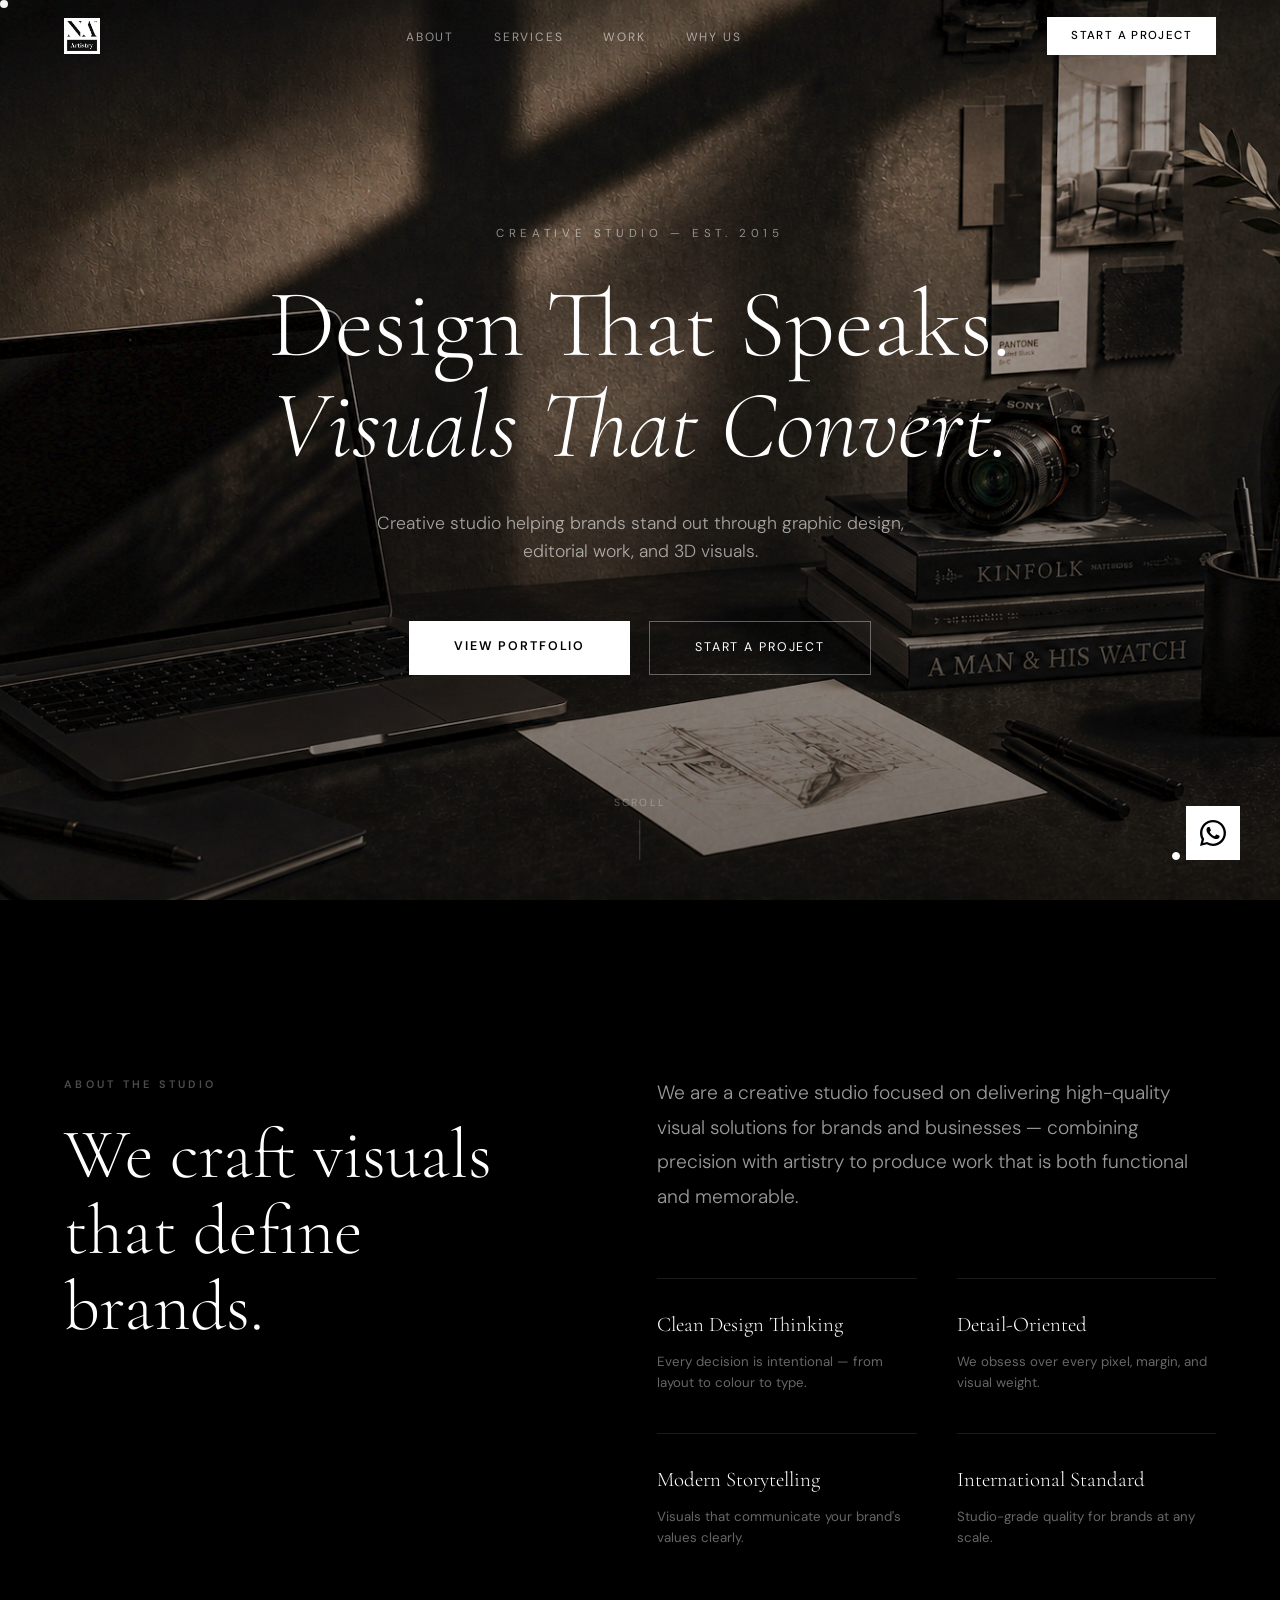
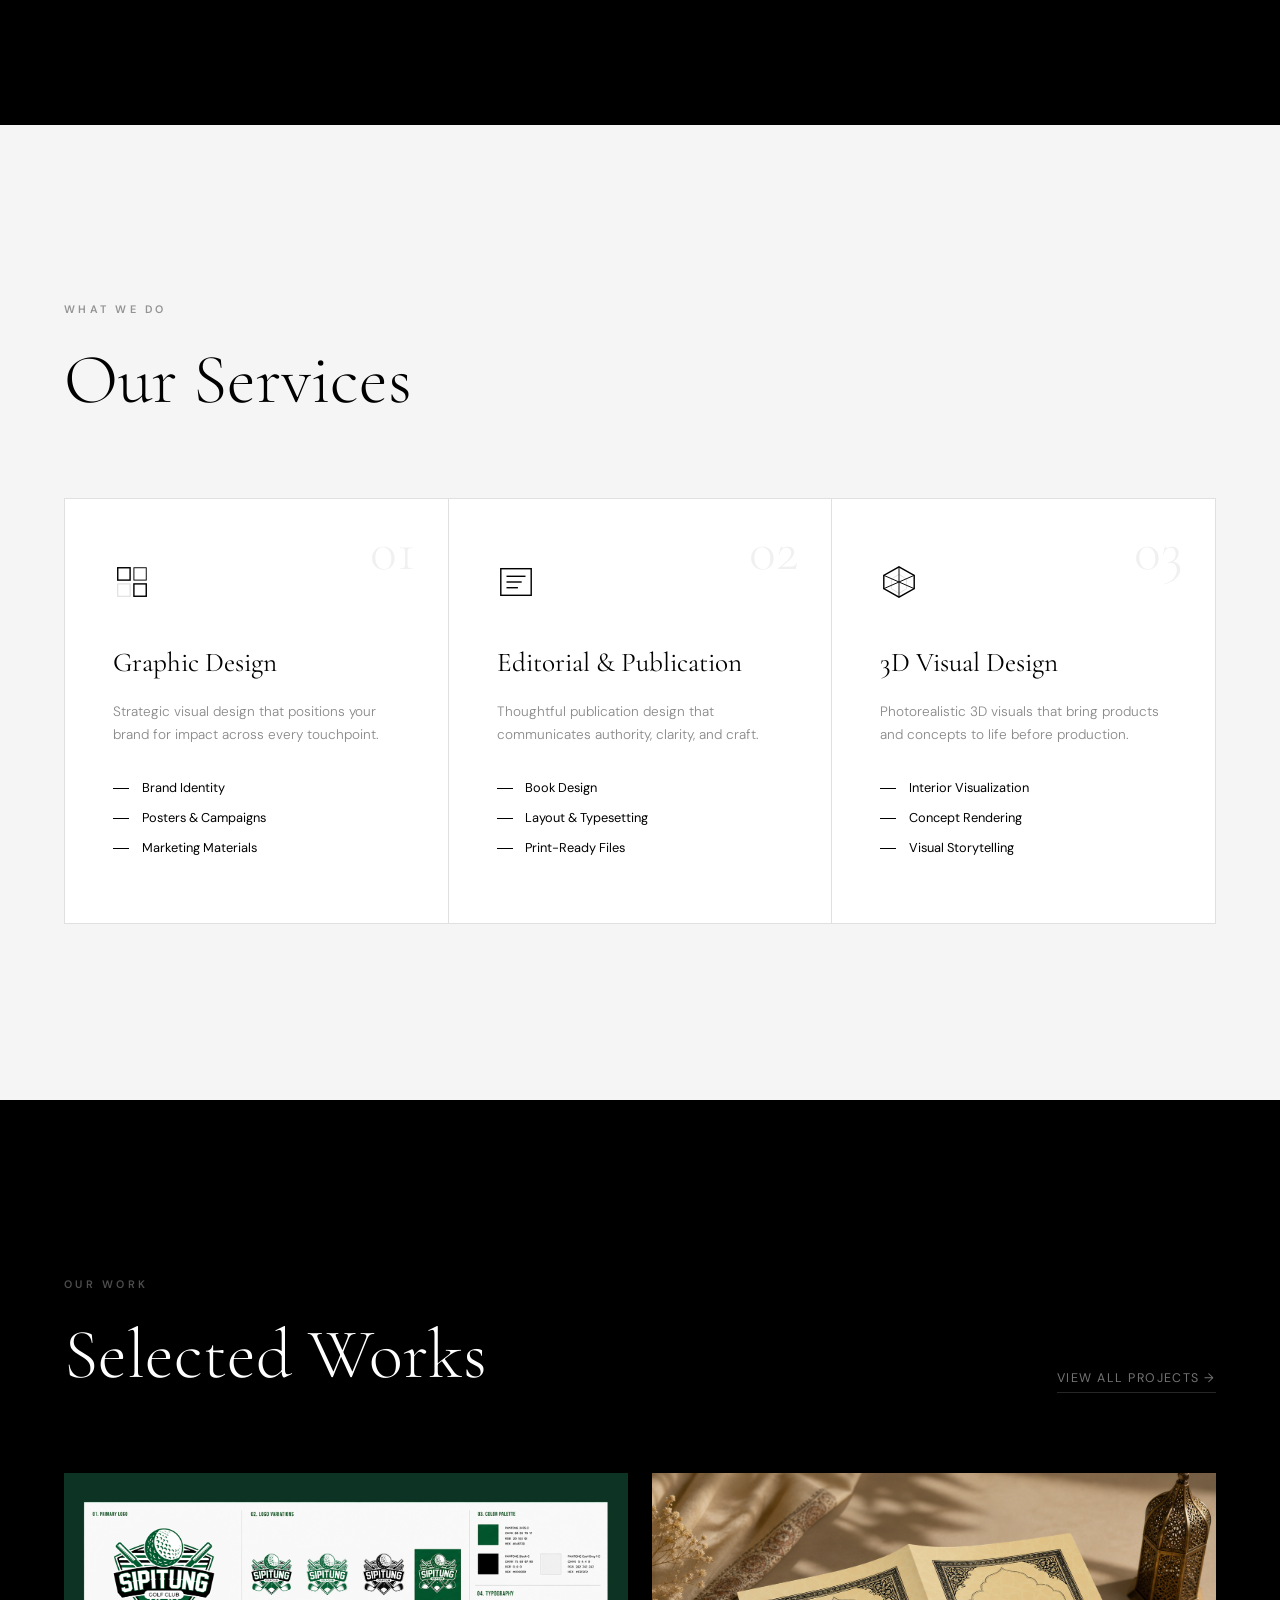
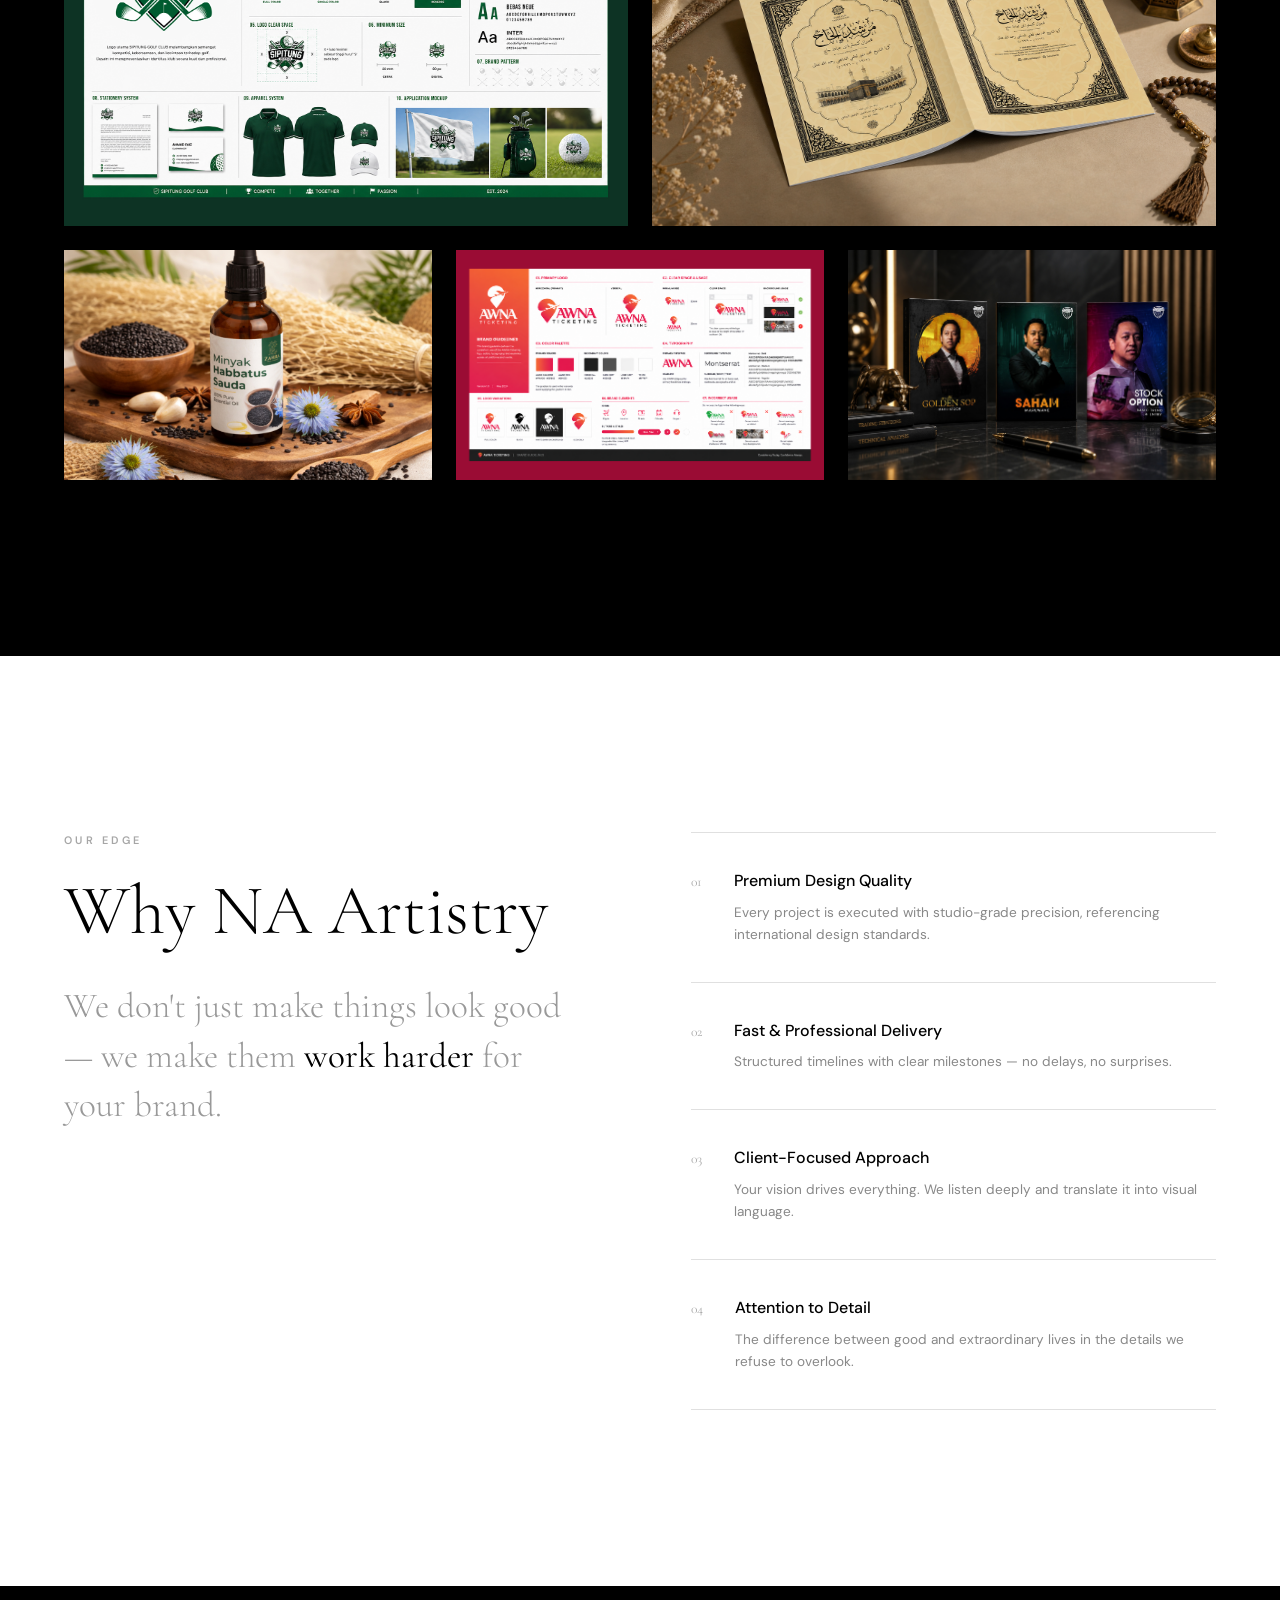
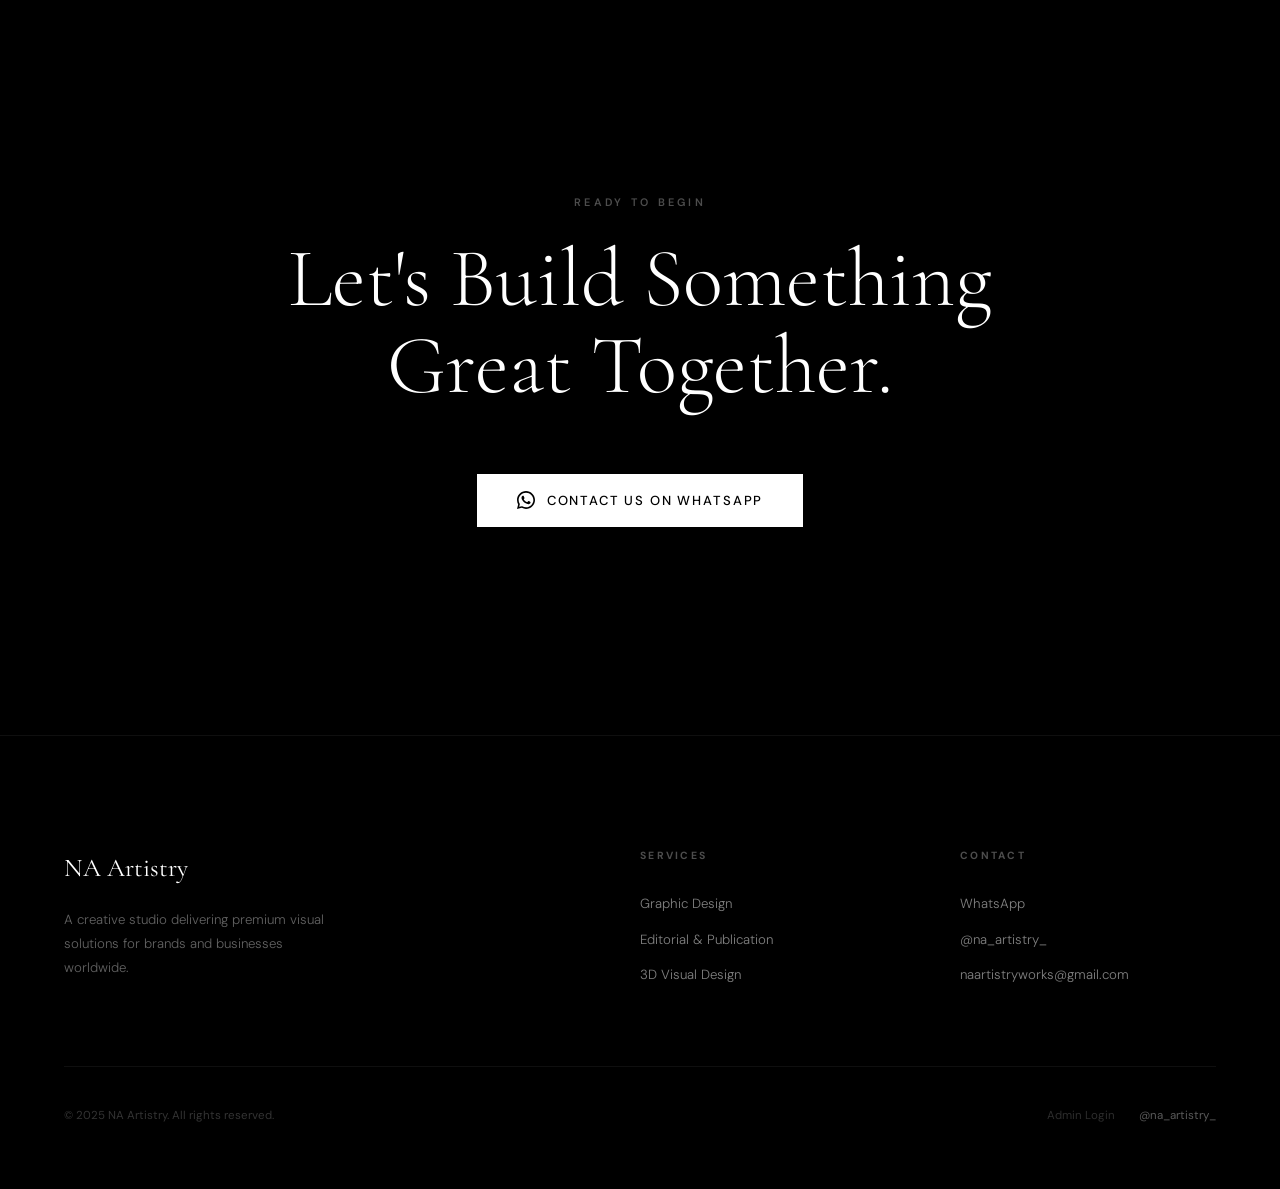
==== commit f38bd4c2: "Merge pull request #12 from naartistry/dev Update index.html" ====
--- a/index.html
+++ b/index.html
@@ -36,12 +36,30 @@
 </head>
 
 <body>
-  <!-- PRELOADER -->
-  <div id="preloader" style="position:fixed; inset:0; background:#000; z-index:10000; display:flex; align-items:center; justify-content:center; transition: opacity 0.6s var(--ease);">
-      <div style="width:40px; height:40px; border:2px solid rgba(255,255,255,0.1); border-top-color:#fff; border-radius:50%; animation: spin 1s linear infinite;"></div>
+  <!-- PRELOADER — fail-safe triple-redundancy system -->
+  <div id="preloader" style="position:fixed; inset:0; background:#000; z-index:10000; display:flex; align-items:center; justify-content:center; transition: opacity 0.6s ease;">
+    <div style="width:36px; height:36px; border:1.5px solid rgba(255,255,255,0.1); border-top-color:#fff; border-radius:50%; animation: na-spin 0.9s linear infinite;"></div>
   </div>
-  <style>@keyframes spin { to { transform: rotate(360deg); } }</style>
-  <script>window.addEventListener('load', () => { const p = document.getElementById('preloader'); p.style.opacity = '0'; setTimeout(() => p.remove(), 600); });</script>
+  <style>@keyframes na-spin { to { transform: rotate(360deg); } }</style>
+  <script>
+    (function() {
+      var gone = false;
+      function hidePreloader() {
+        if (gone) return;
+        gone = true;
+        var p = document.getElementById('preloader');
+        if (!p) return;
+        p.style.opacity = '0';
+        setTimeout(function() { if (p && p.parentNode) p.parentNode.removeChild(p); }, 650);
+      }
+      // Trigger 1: DOMContentLoaded (fast path)
+      document.addEventListener('DOMContentLoaded', function() { setTimeout(hidePreloader, 200); });
+      // Trigger 2: window.load (normal path)
+      window.addEventListener('load', hidePreloader);
+      // Trigger 3: Hard timeout failsafe — ALWAYS fires after 2.5s
+      setTimeout(hidePreloader, 2500);
+    })();
+  </script>
 
   <div class="cursor-dot" id="cursorDot"></div>
 
@@ -383,103 +401,151 @@
   </a>
 
   <script>
-    // ── STICKY NAV ──
-    const navbar = document.getElementById('navbar');
-    window.addEventListener('scroll', () => {
-      if (window.scrollY > 60) navbar.classList.add('scrolled');
-      else navbar.classList.remove('scrolled');
-    }, { passive: true });
-
-    // ── HAMBURGER ──
-    const hamburger = document.getElementById('hamburger');
-    const mobileMenu = document.getElementById('mobileMenu');
-    hamburger.addEventListener('click', () => {
-      hamburger.classList.toggle('open');
-      mobileMenu.classList.toggle('open');
-      document.body.style.overflow = mobileMenu.classList.contains('open') ? 'hidden' : '';
-    });
-    document.querySelectorAll('.mobile-link').forEach(link => {
-      link.addEventListener('click', () => {
-        hamburger.classList.remove('open');
-        mobileMenu.classList.remove('open');
-        document.body.style.overflow = '';
-      });
-    });
-
-    // ── SCROLL REVEAL ──
-    const revealEls = document.querySelectorAll('.reveal');
-    const observer = new IntersectionObserver((entries) => {
-      entries.forEach(entry => {
-        if (entry.isIntersecting) {
-          entry.target.classList.add('visible');
-          observer.unobserve(entry.target);
+    (function() {
+      'use strict';
+
+      // ── STICKY NAV ──
+      try {
+        var navbar = document.getElementById('navbar');
+        if (navbar) {
+          window.addEventListener('scroll', function() {
+            if (window.scrollY > 60) navbar.classList.add('scrolled');
+            else navbar.classList.remove('scrolled');
+          }, { passive: true });
         }
-      });
-    }, { threshold: 0.12, rootMargin: '0px 0px -40px 0px' });
-    revealEls.forEach(el => observer.observe(el));
-
-    // ── CUSTOM CURSOR ──
-    const cursorDot = document.getElementById('cursorDot');
-    if (window.matchMedia('(pointer:fine)').matches && cursorDot) {
-      document.addEventListener('mousemove', e => {
-        cursorDot.style.left = e.clientX - 4 + 'px';
-        cursorDot.style.top = e.clientY - 4 + 'px';
-      });
-      document.querySelectorAll('a, button, .dot').forEach(el => {
-        el.addEventListener('mouseenter', () => cursorDot.classList.add('hover'));
-        el.addEventListener('mouseleave', () => cursorDot.classList.remove('hover'));
-      });
-    } else if (cursorDot) {
-      cursorDot.style.display = 'none';
-    }
-
-    // ── HERO SLIDER ──
-    const heroSlider = document.getElementById('hero');
-    if (heroSlider) {
-      const slides = heroSlider.querySelectorAll('.hero-slide');
-      const dots = heroSlider.querySelectorAll('.dot');
-      let currentSlide = 0;
-      let slideInterval;
-      const slideDuration = 6000;
-
-      const goToSlide = (index) => {
-        slides[currentSlide].classList.remove('active');
-        dots[currentSlide].classList.remove('active');
-        currentSlide = index;
-        slides[currentSlide].classList.add('active');
-        dots[currentSlide].classList.add('active');
-      };
-
-      const nextSlide = () => {
-        goToSlide((currentSlide + 1) % slides.length);
-      };
-
-      const startSlideShow = () => {
-        slideInterval = setInterval(nextSlide, slideDuration);
-      };
-
-      const stopSlideShow = () => {
-        clearInterval(slideInterval);
-      };
-
-      dots.forEach((dot, index) => {
-        dot.addEventListener('click', () => {
-          if (index !== currentSlide) {
-            stopSlideShow();
-            goToSlide(index);
+      } catch(e) { console.warn('Nav init failed:', e); }
+
+      // ── HAMBURGER ──
+      try {
+        var hamburger = document.getElementById('hamburger');
+        var mobileMenu = document.getElementById('mobileMenu');
+        if (hamburger && mobileMenu) {
+          hamburger.addEventListener('click', function() {
+            hamburger.classList.toggle('open');
+            mobileMenu.classList.toggle('open');
+            document.body.style.overflow = mobileMenu.classList.contains('open') ? 'hidden' : '';
+          });
+          document.querySelectorAll('.mobile-link').forEach(function(link) {
+            link.addEventListener('click', function() {
+              hamburger.classList.remove('open');
+              mobileMenu.classList.remove('open');
+              document.body.style.overflow = '';
+            });
+          });
+        }
+      } catch(e) { console.warn('Hamburger init failed:', e); }
+
+      // ── SCROLL REVEAL ──
+      try {
+        if ('IntersectionObserver' in window) {
+          var revealObserver = new IntersectionObserver(function(entries) {
+            entries.forEach(function(entry) {
+              if (entry.isIntersecting) {
+                entry.target.classList.add('visible');
+                revealObserver.unobserve(entry.target);
+              }
+            });
+          }, { threshold: 0.1, rootMargin: '0px 0px -30px 0px' });
+          document.querySelectorAll('.reveal').forEach(function(el) {
+            revealObserver.observe(el);
+          });
+        } else {
+          // Fallback: show all reveals immediately if no IntersectionObserver
+          document.querySelectorAll('.reveal').forEach(function(el) {
+            el.classList.add('visible');
+          });
+        }
+      } catch(e) {
+        console.warn('Reveal init failed:', e);
+        document.querySelectorAll('.reveal').forEach(function(el) { el.classList.add('visible'); });
+      }
+
+      // ── CUSTOM CURSOR ──
+      try {
+        var cursorDot = document.getElementById('cursorDot');
+        if (cursorDot && window.matchMedia('(pointer:fine)').matches) {
+          document.addEventListener('mousemove', function(e) {
+            cursorDot.style.left = (e.clientX - 4) + 'px';
+            cursorDot.style.top = (e.clientY - 4) + 'px';
+          });
+          document.querySelectorAll('a, button, .dot').forEach(function(el) {
+            el.addEventListener('mouseenter', function() { cursorDot.classList.add('hover'); });
+            el.addEventListener('mouseleave', function() { cursorDot.classList.remove('hover'); });
+          });
+        } else if (cursorDot) {
+          cursorDot.style.display = 'none';
+        }
+      } catch(e) { console.warn('Cursor init failed:', e); }
+
+      // ── HERO SLIDER ──
+      try {
+        var heroSlider = document.getElementById('hero');
+        if (heroSlider) {
+          var slides = heroSlider.querySelectorAll('.hero-slide');
+          var dots = heroSlider.querySelectorAll('.dot');
+          if (slides.length > 0) {
+            var currentSlide = 0;
+            var slideInterval = null;
+            var slideDuration = 6000;
+
+            var goToSlide = function(index) {
+              slides[currentSlide].classList.remove('active');
+              if (dots[currentSlide]) dots[currentSlide].classList.remove('active');
+              currentSlide = index;
+              slides[currentSlide].classList.add('active');
+              if (dots[currentSlide]) dots[currentSlide].classList.add('active');
+            };
+
+            var startSlideShow = function() {
+              slideInterval = setInterval(function() {
+                goToSlide((currentSlide + 1) % slides.length);
+              }, slideDuration);
+            };
+
+            var stopSlideShow = function() { clearInterval(slideInterval); };
+
+            dots.forEach(function(dot, index) {
+              dot.addEventListener('click', function() {
+                if (index !== currentSlide) {
+                  stopSlideShow();
+                  goToSlide(index);
+                  startSlideShow();
+                }
+              });
+            });
+
+            heroSlider.addEventListener('mouseenter', stopSlideShow);
+            heroSlider.addEventListener('mouseleave', startSlideShow);
             startSlideShow();
           }
+        }
+      } catch(e) { console.warn('Slider init failed:', e); }
+
+    })();
+  </script>
+
+  <!-- CMS & LAYOUT SCRIPTS — each wrapped so one failure can't break others -->
+  <script>
+    (function() {
+      function safeLoad(src) {
+        return new Promise(function(resolve) {
+          var s = document.createElement('script');
+          s.src = src;
+          s.onload = resolve;
+          s.onerror = function() { console.warn('Script failed to load: ' + src); resolve(); };
+          document.body.appendChild(s);
         });
+      }
+      // Load CMS data first, then engine, then editor (non-blocking)
+      safeLoad('./cms-data.js').then(function() {
+        return safeLoad('./cms.js');
+      }).then(function() {
+        return safeLoad('./layout-engine.js');
+      }).then(function() {
+        safeLoad('./layout-editor.js');
       });
-
-      heroSlider.addEventListener('mouseenter', stopSlideShow);
-      heroSlider.addEventListener('mouseleave', startSlideShow);
-      startSlideShow();
-    }
+    })();
   </script>
-  <script src="./cms-data.js"></script>
-  <script src="./cms.js"></script>
-  <script src="./layout-engine.js"></script>
-  <script src="./layout-editor.js"></script>
+
 </body>
 </html>
--- a/style.css
+++ b/style.css
@@ -1,7 +1,4 @@
-/* 
-    NA Artistry - Core Design System (RECOVERY VERSION)
-    Premium Cinematic Aesthetic — Stable & Optimized.
-*/
+/* NA Artistry — Premium Cinematic Design System */
 
 :root {
   --black: #000000;
@@ -14,20 +11,11 @@
   --font-body: 'DM Sans', system-ui, sans-serif;
   --nav-h: 72px;
   --ease: cubic-bezier(0.25, 0.46, 0.45, 0.94);
-  --glass: rgba(255, 255, 255, 0.03);
-  --glass-border: rgba(255, 255, 255, 0.08);
-}
-
-*, *::before, *::after {
-  box-sizing: border-box;
-  margin: 0;
-  padding: 0;
-}
-
-html {
-  scroll-behavior: smooth;
-  background: var(--black);
-}
+}
+
+*, *::before, *::after { box-sizing: border-box; margin: 0; padding: 0; }
+
+html { scroll-behavior: smooth; background: var(--black); }
 
 body {
   font-family: var(--font-body);
@@ -38,282 +26,442 @@
   line-height: 1.6;
 }
 
-/* ── SCROLLBAR ── */
+/* REMOVE ALL BLUE FOCUS OUTLINES */
+*, *:focus, *:focus-visible { outline: none !important; box-shadow: none !important; }
+a:focus, button:focus { outline: none !important; }
+
+/* SCROLLBAR */
 ::-webkit-scrollbar { width: 3px; }
 ::-webkit-scrollbar-track { background: var(--black); }
 ::-webkit-scrollbar-thumb { background: #333; }
 
-/* ── CUSTOM CURSOR ── */
+/* CURSOR */
 .cursor-dot {
-  position: fixed;
-  width: 8px;
-  height: 8px;
-  background: var(--white);
-  border-radius: 50%;
-  pointer-events: none;
-  z-index: 9999;
-  transition: transform 0.15s var(--ease), opacity 0.15s;
+  position: fixed; width: 8px; height: 8px;
+  background: var(--white); border-radius: 50%;
+  pointer-events: none; z-index: 9999;
+  transition: transform 0.15s var(--ease);
   mix-blend-mode: difference;
 }
 .cursor-dot.hover { transform: scale(4); opacity: 0.6; }
 
-/* ── NAV ── */
+/* NAV */
 nav {
-  position: fixed;
-  top: 0; left: 0; right: 0;
-  height: var(--nav-h);
-  display: flex;
-  align-items: center;
-  justify-content: space-between;
-  padding: 0 5vw;
-  z-index: 100;
-  transition: all 0.4s var(--ease);
-  background: rgba(0,0,0,0.1);
+  position: fixed; top: 0; left: 0; right: 0;
+  height: var(--nav-h); display: flex;
+  align-items: center; justify-content: space-between;
+  padding: 0 5vw; z-index: 100;
+  background: transparent;
+  transition: background 0.4s var(--ease), border-bottom 0.4s var(--ease);
 }
 nav.scrolled {
-  background: rgba(0, 0, 0, 0.85);
+  background: rgba(0, 0, 0, 0.88);
   backdrop-filter: blur(20px);
   -webkit-backdrop-filter: blur(20px);
-  border-bottom: 1px solid var(--glass-border);
+  border-bottom: 1px solid rgba(255, 255, 255, 0.06);
 }
 .nav-logo {
-  font-family: var(--font-display);
-  font-size: 1.4rem;
-  font-weight: 600;
-  letter-spacing: 0.05em;
-  color: var(--white);
-  text-decoration: none;
-}
+  font-family: var(--font-display); font-size: 1.4rem;
+  font-weight: 600; letter-spacing: 0.05em;
+  color: var(--white); text-decoration: none;
+  display: flex; align-items: center;
+}
+.nav-logo img { max-height: 36px; width: auto; display: block; }
 .nav-links { display: flex; gap: 2.5rem; list-style: none; }
 .nav-links a {
-  color: rgba(255, 255, 255, 0.5);
-  text-decoration: none;
-  font-size: 0.75rem;
-  font-weight: 400;
-  letter-spacing: 0.15em;
-  text-transform: uppercase;
-  transition: color 0.3s;
+  color: rgba(255, 255, 255, 0.55); text-decoration: none;
+  font-size: 0.75rem; font-weight: 400; letter-spacing: 0.15em;
+  text-transform: uppercase; transition: color 0.3s;
 }
 .nav-links a:hover { color: var(--white); }
 .nav-cta {
-  font-size: 0.72rem;
-  font-weight: 500;
-  letter-spacing: 0.12em;
-  text-transform: uppercase;
-  color: var(--black);
-  background: var(--white);
-  padding: 0.6rem 1.5rem;
-  text-decoration: none;
-  transition: all 0.3s var(--ease);
-}
-.nav-cta:hover { background: var(--gray-mid); transform: translateY(-2px); }
-
-/* ── HERO SLIDER ── */
+  font-size: 0.72rem; font-weight: 500; letter-spacing: 0.12em;
+  text-transform: uppercase; color: var(--black);
+  background: var(--white); padding: 0.6rem 1.5rem;
+  text-decoration: none; transition: background 0.3s var(--ease);
+}
+.nav-cta:hover { background: var(--gray-mid); }
+
+/* HAMBURGER */
+.hamburger {
+  display: none; flex-direction: column; gap: 5px;
+  cursor: pointer; background: none; border: none; padding: 4px;
+}
+.hamburger span {
+  display: block; width: 24px; height: 1.5px;
+  background: var(--white); transition: transform 0.3s, opacity 0.3s;
+}
+.hamburger.open span:nth-child(1) { transform: translateY(6.5px) rotate(45deg); }
+.hamburger.open span:nth-child(2) { opacity: 0; }
+.hamburger.open span:nth-child(3) { transform: translateY(-6.5px) rotate(-45deg); }
+
+/* MOBILE MENU */
+.mobile-menu {
+  display: none; position: fixed; inset: 0;
+  background: var(--black); z-index: 99;
+  flex-direction: column; align-items: center;
+  justify-content: center; gap: 2.5rem;
+  opacity: 0; pointer-events: none;
+  transition: opacity 0.35s var(--ease);
+}
+.mobile-menu.open { opacity: 1; pointer-events: all; }
+.mobile-link {
+  font-family: var(--font-display); font-size: 2.5rem;
+  color: var(--white); text-decoration: none; font-weight: 300;
+}
+
+/* HERO */
 #hero {
   position: relative;
-  height: 100vh; height: 100svh;
+  height: 100vh;
   min-height: 650px;
   background: var(--black);
   overflow: hidden;
 }
 .hero-slides-wrapper { position: absolute; inset: 0; }
 .hero-slide {
-  position: absolute; inset: 0;
-  opacity: 0; visibility: hidden;
-  transition: opacity 1.5s var(--ease), visibility 1.5s;
+  position: absolute; inset: 0; opacity: 0; visibility: hidden;
+  transition: opacity 1.2s var(--ease), visibility 1.2s;
   display: flex; align-items: center; justify-content: center;
 }
 .hero-slide.active { opacity: 1; visibility: visible; z-index: 2; }
 .slide-bg {
   position: absolute; inset: 0;
   background-size: cover; background-position: center;
-  transform: scale(1.1);
-  transition: transform 10s linear;
+  transform: scale(1.06);
+  transition: transform 8s linear;
 }
 .hero-slide.active .slide-bg { transform: scale(1); }
-.slide-bg-1 { background-image: url('BACK.png'); }
-.slide-bg-2 { background-image: url('3D HEADER.jpg'); }
-.slide-bg-3 { background-image: url('HEADER BRAND.png'); }
+.slide-bg-1 { background-image: url('./BACK.png'); }
+.slide-bg-2 { background-image: url('./3D HEADER.jpg'); }
+.slide-bg-3 { background-image: url('./HEADER BRAND.png'); }
 
 .hero-vignette {
-  position: absolute; inset: 0;
-  background: radial-gradient(circle at center, transparent 0%, rgba(0,0,0,0.4) 60%, rgba(0,0,0,0.9) 100%);
-  z-index: 1;
+  position: absolute; inset: 0; z-index: 1;
+  background: linear-gradient(to bottom, rgba(0,0,0,0.3) 0%, rgba(0,0,0,0.55) 100%);
 }
 .hero-noise {
-  position: absolute; inset: 0;
-  background-image: url("data:image/svg+xml,%3Csvg viewBox='0 0 250 250' xmlns='http://www.w3.org/2000/svg'%3E%3Cfilter id='noise'%3E%3CfeTurbulence type='fractalNoise' baseFrequency='0.7' numOctaves='3' stitchTiles='stitch'/%3E%3C/filter%3E%3Crect width='100%25' height='100%25' filter='url(%23noise)'/%3E%3C/svg%3E");
-  opacity: 0.15; z-index: 2; pointer-events: none; mix-blend-mode: overlay;
+  position: absolute; inset: 0; z-index: 2;
+  pointer-events: none; opacity: 0.12; mix-blend-mode: overlay;
+  background-image: url("data:image/svg+xml,%3Csvg viewBox='0 0 250 250' xmlns='http://www.w3.org/2000/svg'%3E%3Cfilter id='n'%3E%3CfeTurbulence type='fractalNoise' baseFrequency='0.7' numOctaves='3' stitchTiles='stitch'/%3E%3C/filter%3E%3Crect width='100%25' height='100%25' filter='url(%23n)'/%3E%3C/svg%3E");
 }
 .slide-content {
   position: relative; z-index: 3;
   text-align: center; max-width: 900px; padding: 0 5vw;
-  opacity: 0; transform: translateY(40px);
-  transition: all 1.2s 0.4s var(--ease);
+  opacity: 0; transform: translateY(30px);
+  transition: opacity 1s 0.4s var(--ease), transform 1s 0.4s var(--ease);
 }
 .hero-slide.active .slide-content { opacity: 1; transform: translateY(0); }
 .hero-eyebrow {
-  font-size: 0.75rem; font-weight: 400; letter-spacing: 0.4em;
-  text-transform: uppercase; color: rgba(255,255,255,0.5);
-  margin-bottom: 2rem;
+  font-size: 0.72rem; font-weight: 400; letter-spacing: 0.4em;
+  text-transform: uppercase; color: rgba(255,255,255,0.5); margin-bottom: 2rem;
 }
 .hero-title {
   font-family: var(--font-display);
-  font-size: clamp(3.5rem, 8vw, 8rem);
-  font-weight: 300; line-height: 1;
-  color: var(--white); margin-bottom: 2.5rem;
-}
-.hero-title em { font-style: italic; opacity: 0.9; }
+  font-size: clamp(3.2rem, 7.5vw, 7.5rem);
+  font-weight: 300; line-height: 1.05;
+  color: var(--white); margin-bottom: 2rem;
+}
+.hero-title em { font-style: italic; }
 .hero-sub {
-  font-size: clamp(1rem, 1.5vw, 1.1rem); font-weight: 300;
-  color: rgba(255,255,255,0.6); max-width: 540px; margin: 0 auto 4rem;
-}
-.hero-btns { display: flex; gap: 1.5rem; justify-content: center; }
+  font-size: clamp(0.95rem, 1.4vw, 1.1rem); font-weight: 300;
+  color: rgba(255,255,255,0.6); max-width: 540px; margin: 0 auto 3.5rem;
+}
+.hero-btns { display: flex; gap: 1.2rem; justify-content: center; flex-wrap: wrap; }
+.hero-dots {
+  position: absolute; bottom: 2.5rem; right: 5vw;
+  display: flex; gap: 10px; z-index: 10;
+}
+.dot {
+  width: 8px; height: 8px; border-radius: 50%;
+  background: transparent; border: 1px solid rgba(255,255,255,0.4);
+  cursor: pointer; padding: 0; transition: background 0.3s, border-color 0.3s;
+}
+.dot.active { background: var(--white); border-color: var(--white); }
+.hero-scroll {
+  position: absolute; bottom: 2.5rem; left: 50%;
+  transform: translateX(-50%); display: flex;
+  flex-direction: column; align-items: center; gap: 0.5rem;
+  color: rgba(255,255,255,0.3); font-size: 0.65rem;
+  letter-spacing: 0.2em; text-transform: uppercase; z-index: 10;
+}
+.hero-scroll-line {
+  width: 1px; height: 40px;
+  background: rgba(255,255,255,0.2);
+}
+
+/* BUTTONS */
 .btn-primary {
-  padding: 1.1rem 3rem; background: var(--white); color: var(--black);
-  font-size: 0.8rem; font-weight: 600; letter-spacing: 0.15em;
-  text-transform: uppercase; text-decoration: none; transition: all 0.3s;
-}
-.btn-primary:hover { background: var(--gray-mid); transform: translateY(-3px); }
+  display: inline-block; padding: 1rem 2.8rem;
+  background: var(--white); color: var(--black);
+  font-size: 0.78rem; font-weight: 600; letter-spacing: 0.15em;
+  text-transform: uppercase; text-decoration: none;
+  transition: background 0.3s, transform 0.2s;
+}
+.btn-primary:hover { background: var(--gray-mid); transform: translateY(-2px); }
 .btn-outline {
-  padding: 1.1rem 3rem; border: 1px solid rgba(255,255,255,0.3);
-  color: var(--white); font-size: 0.8rem; letter-spacing: 0.15em;
-  text-transform: uppercase; text-decoration: none; transition: all 0.3s;
-}
-.btn-outline:hover { border-color: var(--white); background: rgba(255,255,255,0.05); }
-
-/* ── COMMON ── */
-section { padding: 12rem 5vw; }
+  display: inline-block; padding: 1rem 2.8rem;
+  border: 1px solid rgba(255,255,255,0.35);
+  color: var(--white); font-size: 0.78rem; letter-spacing: 0.15em;
+  text-transform: uppercase; text-decoration: none;
+  transition: border-color 0.3s, background 0.3s;
+}
+.btn-outline:hover { border-color: var(--white); background: rgba(255,255,255,0.06); }
+.btn-wa {
+  display: inline-flex; align-items: center; gap: 0.75rem;
+  padding: 1rem 2.5rem; background: var(--white); color: var(--black);
+  font-size: 0.82rem; font-weight: 500; letter-spacing: 0.14em;
+  text-transform: uppercase; text-decoration: none;
+  transition: background 0.25s, transform 0.2s;
+}
+.btn-wa:hover { background: var(--gray-mid); transform: translateY(-3px); }
+.btn-wa svg { width: 18px; height: 18px; flex-shrink: 0; }
+
+/* SECTIONS COMMON */
+section { padding: 11rem 5vw; }
 .section-label {
-  font-size: 0.7rem; font-weight: 600; letter-spacing: 0.3em;
-  text-transform: uppercase; color: rgba(255,255,255,0.3);
-  margin-bottom: 1.5rem;
+  font-size: 0.68rem; font-weight: 600; letter-spacing: 0.3em;
+  text-transform: uppercase; color: rgba(255,255,255,0.3); margin-bottom: 1.5rem;
 }
 .section-title {
   font-family: var(--font-display);
-  font-size: clamp(2.5rem, 6vw, 5rem);
-  font-weight: 300; line-height: 1.1;
-}
-
-/* ── ABOUT ── */
+  font-size: clamp(2.5rem, 5.5vw, 5rem);
+  font-weight: 300; line-height: 1.08;
+}
+
+/* ABOUT */
 #about { background: var(--black); }
+#about .section-label { color: rgba(255,255,255,0.3); }
+#about .section-title { color: var(--white); }
 .about-grid { display: grid; grid-template-columns: 1fr 1.2fr; gap: 10vw; align-items: start; }
 .about-intro {
-  font-size: 1.3rem; font-weight: 300; color: rgba(255,255,255,0.6);
-  line-height: 1.8; margin-bottom: 5rem;
-}
-.about-highlights { display: grid; grid-template-columns: 1fr 1fr; gap: 3rem; }
-.highlight-item { border-top: 1px solid rgba(255,255,255,0.1); padding-top: 2rem; }
+  font-size: 1.2rem; font-weight: 300; color: rgba(255,255,255,0.6);
+  line-height: 1.8; margin-bottom: 4rem;
+}
+.about-highlights { display: grid; grid-template-columns: 1fr 1fr; gap: 2.5rem; }
+.highlight-item { border-top: 1px solid rgba(255,255,255,0.1); padding-top: 1.8rem; }
 .highlight-item h4 {
-  font-family: var(--font-display); font-size: 1.4rem;
-  font-weight: 300; color: var(--white); margin-bottom: 0.8rem;
-}
-.highlight-item p { font-size: 0.85rem; color: rgba(255,255,255,0.4); }
-
-/* ── SERVICES ── */
-#services { background: #080808; }
-.services-grid { display: grid; grid-template-columns: repeat(3, 1fr); gap: 1.5rem; margin-top: 6rem; }
+  font-family: var(--font-display); font-size: 1.3rem;
+  font-weight: 300; color: var(--white); margin-bottom: 0.6rem;
+}
+.highlight-item p { font-size: 0.83rem; color: rgba(255,255,255,0.4); line-height: 1.6; }
+
+/* SERVICES — Light 3-column premium layout */
+#services { background: var(--gray-light); }
+#services .section-label { color: rgba(0,0,0,0.4); }
+#services .section-title { color: var(--black); }
+.services-header { margin-bottom: 5rem; }
+.services-grid {
+  display: grid; grid-template-columns: repeat(3, 1fr);
+  gap: 1px; background: var(--gray-mid);
+  border: 1px solid var(--gray-mid);
+}
 .service-card {
-  background: #111; padding: 5rem 3.5rem; border: 1px solid #1a1a1a;
-  transition: all 0.5s var(--ease); position: relative;
-}
-.service-card:hover { border-color: #333; transform: translateY(-10px); }
+  background: var(--white); padding: 4rem 3rem;
+  transition: background 0.3s var(--ease);
+  position: relative; overflow: hidden;
+}
+.service-card::after {
+  content: ''; position: absolute; bottom: 0; left: 0;
+  width: 100%; height: 2px; background: var(--black);
+  transform: scaleX(0); transform-origin: left;
+  transition: transform 0.4s var(--ease);
+}
+.service-card:hover { background: #f0f0f0; }
+.service-card:hover::after { transform: scaleX(1); }
 .service-num {
-  font-family: var(--font-display); font-size: 4rem;
-  color: rgba(255,255,255,0.03); position: absolute; top: 2rem; right: 2.5rem;
-}
-.service-icon { width: 40px; height: 40px; margin-bottom: 3rem; opacity: 0.8; }
+  font-family: var(--font-display); font-size: 3.5rem;
+  font-weight: 300; color: rgba(0,0,0,0.06);
+  position: absolute; top: 1.5rem; right: 2rem; line-height: 1;
+}
+.service-icon { width: 38px; height: 38px; margin-bottom: 2rem; }
+.service-icon path, .service-icon rect, .service-icon line,
+.service-icon polygon { stroke: var(--black); }
 .service-card h3 {
-  font-family: var(--font-display); font-size: 2rem;
-  font-weight: 300; margin-bottom: 1.5rem;
-}
-.service-card p { font-size: 0.9rem; color: rgba(255,255,255,0.5); line-height: 1.8; margin-bottom: 2.5rem; }
-.service-list { list-style: none; display: flex; flex-direction: column; gap: 0.8rem; }
-.service-list li { font-size: 0.8rem; color: rgba(255,255,255,0.7); display: flex; align-items: center; gap: 1rem; }
-.service-list li::before { content: ''; width: 15px; height: 1px; background: rgba(255,255,255,0.2); }
-
-/* ── PORTFOLIO ── */
+  font-family: var(--font-display); font-size: 1.7rem;
+  font-weight: 400; color: var(--black); margin-bottom: 1rem;
+}
+.service-card p {
+  font-size: 0.85rem; font-weight: 300;
+  color: var(--gray-soft); line-height: 1.7; margin-bottom: 2rem;
+}
+.service-list { list-style: none; display: flex; flex-direction: column; gap: 0.6rem; }
+.service-list li {
+  font-size: 0.8rem; color: var(--black);
+  display: flex; align-items: center; gap: 0.8rem;
+}
+.service-list li::before {
+  content: ''; width: 16px; height: 1px;
+  background: var(--black); flex-shrink: 0;
+}
+
+/* PORTFOLIO */
 #portfolio { background: var(--black); }
-.portfolio-header { display: flex; align-items: flex-end; justify-content: space-between; margin-bottom: 6rem; }
+#portfolio .section-label { color: rgba(255,255,255,0.3); }
+#portfolio .section-title { color: var(--white); }
+.portfolio-header {
+  display: flex; align-items: flex-end;
+  justify-content: space-between; margin-bottom: 5rem; flex-wrap: wrap; gap: 1rem;
+}
 .portfolio-link {
-  color: var(--white); text-decoration: none; font-size: 0.8rem;
-  letter-spacing: 0.1em; border-bottom: 1px solid rgba(255,255,255,0.2);
-  padding-bottom: 5px; transition: border-color 0.3s;
-}
-.portfolio-link:hover { border-color: var(--white); }
-.portfolio-grid { display: grid; grid-template-columns: repeat(12, 1fr); gap: 1.5rem; }
-.p-item { position: relative; overflow: hidden; background: #111; display: block; }
+  color: rgba(255,255,255,0.45); text-decoration: none; font-size: 0.78rem;
+  letter-spacing: 0.12em; text-transform: uppercase;
+  border-bottom: 1px solid rgba(255,255,255,0.15); padding-bottom: 3px;
+  transition: color 0.3s, border-color 0.3s;
+}
+.portfolio-link:hover { color: var(--white); border-color: var(--white); }
+.portfolio-grid {
+  display: grid; grid-template-columns: repeat(12, 1fr); gap: 1.5rem;
+}
+.p-item {
+  position: relative; overflow: hidden;
+  background: #0d0d0d; display: block; text-decoration: none;
+}
 .p-item:nth-child(1), .p-item:nth-child(2) { grid-column: span 6; aspect-ratio: 16/10; }
-.p-item:nth-child(3), .p-item:nth-child(4), .p-item:nth-child(5) { grid-column: span 4; aspect-ratio: 1/1; }
-.p-bg { width: 100%; height: 100%; background-size: cover; background-position: center; transition: transform 1.5s var(--ease); }
+.p-item:nth-child(3), .p-item:nth-child(4), .p-item:nth-child(5) { grid-column: span 4; aspect-ratio: 16/10; }
+.p-bg {
+  position: absolute; inset: 0;
+  background-size: cover; background-position: center;
+  transition: transform 1.2s var(--ease);
+}
 .p-item:hover .p-bg { transform: scale(1.05); }
 .p-overlay {
-  position: absolute; inset: 0; background: linear-gradient(to top, rgba(0,0,0,0.8) 0%, transparent 60%);
-  display: flex; flex-direction: column; justify-content: flex-end; padding: 3rem;
-  opacity: 0; transition: opacity 0.5s var(--ease);
+  position: absolute; inset: 0;
+  background: linear-gradient(to top, rgba(0,0,0,0.78) 0%, transparent 55%);
+  display: flex; flex-direction: column; justify-content: flex-end; padding: 2.5rem;
+  opacity: 0; transition: opacity 0.4s var(--ease);
 }
 .p-item:hover .p-overlay { opacity: 1; }
-.p-tag { font-size: 0.65rem; letter-spacing: 0.2em; text-transform: uppercase; color: rgba(255,255,255,0.5); }
-.p-name { font-family: var(--font-display); font-size: 1.8rem; color: var(--white); margin-top: 0.5rem; }
-
-/* ── WHY US ── */
+.p-arrow {
+  position: absolute; top: 1.5rem; right: 1.5rem;
+  width: 30px; height: 30px; border: 1px solid rgba(255,255,255,0.3);
+  display: flex; align-items: center; justify-content: center;
+  color: var(--white); font-size: 0.85rem;
+  opacity: 0; transition: opacity 0.3s;
+}
+.p-item:hover .p-arrow { opacity: 1; }
+.p-tag {
+  font-size: 0.62rem; letter-spacing: 0.2em;
+  text-transform: uppercase; color: rgba(255,255,255,0.5); margin-bottom: 0.4rem;
+}
+.p-name { font-family: var(--font-display); font-size: 1.6rem; color: var(--white); }
+
+/* WHY US */
 #why { background: var(--white); color: var(--black); }
+#why .section-label { color: rgba(0,0,0,0.35); }
 #why .section-title { color: var(--black); }
 .why-grid { display: grid; grid-template-columns: 1fr 1fr; gap: 8vw; align-items: start; }
-.why-left-copy { font-family: var(--font-display); font-size: 2.2rem; font-weight: 300; line-height: 1.4; color: #999; }
-.why-left-copy strong { color: var(--black); }
+.why-left-copy {
+  font-family: var(--font-display); font-size: clamp(1.5rem, 2.8vw, 2.2rem);
+  font-weight: 300; line-height: 1.4; color: #999; margin-top: 2rem;
+}
+.why-left-copy strong { color: var(--black); font-weight: 400; }
 .why-points { display: flex; flex-direction: column; }
 .why-point {
-  display: grid; grid-template-columns: auto 1fr; gap: 2rem; padding: 2.5rem 0;
-  border-bottom: 1px solid var(--gray-mid);
-}
-.why-num { font-family: var(--font-display); font-size: 0.9rem; color: #999; margin-top: 0.5rem; }
-.why-content h4 { font-size: 1.1rem; font-weight: 500; margin-bottom: 0.8rem; }
-.why-content p { font-size: 0.9rem; color: #666; line-height: 1.7; }
-
-/* ── CTA ── */
-#cta { background: var(--black); text-align: center; padding: 15rem 5vw; }
-.cta-title { font-family: var(--font-display); font-size: clamp(3rem, 7vw, 7rem); font-weight: 300; margin-bottom: 5rem; }
-
-/* ── FOOTER ── */
-footer { background: var(--black); border-top: 1px solid rgba(255,255,255,0.05); padding: 6rem 5vw 4rem; }
-.footer-top { display: grid; grid-template-columns: 2fr 1fr 1fr; gap: 4rem; margin-bottom: 5rem; }
-.footer-brand { font-family: var(--font-display); font-size: 1.6rem; margin-bottom: 1.5rem; }
-.footer-desc { font-size: 0.85rem; color: rgba(255,255,255,0.4); max-width: 300px; line-height: 1.8; }
-.footer-col h5 { font-size: 0.7rem; letter-spacing: 0.2em; text-transform: uppercase; color: rgba(255,255,255,0.3); margin-bottom: 2rem; }
-.footer-col ul { list-style: none; display: flex; flex-direction: column; gap: 1rem; }
-.footer-col ul a { color: rgba(255,255,255,0.5); text-decoration: none; font-size: 0.85rem; transition: color 0.3s; }
+  display: grid; grid-template-columns: auto 1fr; gap: 2rem;
+  padding: 2.2rem 0; border-bottom: 1px solid var(--gray-mid);
+}
+.why-point:first-child { border-top: 1px solid var(--gray-mid); }
+.why-num { font-family: var(--font-display); font-size: 0.85rem; color: #aaa; padding-top: 0.2rem; }
+.why-content h4 { font-size: 1rem; font-weight: 500; margin-bottom: 0.5rem; color: var(--black); }
+.why-content p { font-size: 0.85rem; color: var(--gray-soft); line-height: 1.65; }
+
+/* CTA */
+#cta {
+  background: var(--black); text-align: center;
+  padding: 13rem 5vw;
+}
+.cta-label {
+  font-size: 0.68rem; font-weight: 600; letter-spacing: 0.3em;
+  text-transform: uppercase; color: rgba(255,255,255,0.3); margin-bottom: 1.5rem;
+}
+.cta-title {
+  font-family: var(--font-display);
+  font-size: clamp(2.8rem, 6.5vw, 6.5rem);
+  font-weight: 300; color: var(--white);
+  line-height: 1.05; margin-bottom: 4rem;
+}
+
+/* FOOTER */
+footer {
+  background: var(--black);
+  border-top: 1px solid rgba(255,255,255,0.06);
+  padding: 7rem 5vw 4rem;
+}
+.footer-top {
+  display: grid; grid-template-columns: 2fr 1fr 1fr;
+  gap: 4rem; margin-bottom: 5rem;
+}
+.footer-brand-col {}
+.footer-brand {
+  font-family: var(--font-display); font-size: 1.6rem;
+  font-weight: 400; color: var(--white); margin-bottom: 1.2rem;
+}
+.footer-desc {
+  font-size: 0.83rem; font-weight: 300;
+  color: rgba(255,255,255,0.38); max-width: 280px; line-height: 1.8;
+}
+.footer-col h5 {
+  font-size: 0.65rem; letter-spacing: 0.22em; text-transform: uppercase;
+  color: rgba(255,255,255,0.3); margin-bottom: 1.8rem;
+}
+.footer-col ul { list-style: none; display: flex; flex-direction: column; gap: 0.9rem; }
+.footer-col ul a, .footer-col ul li {
+  color: rgba(255,255,255,0.5); text-decoration: none;
+  font-size: 0.83rem; font-weight: 300; transition: color 0.3s;
+}
 .footer-col ul a:hover { color: var(--white); }
-.footer-bottom { border-top: 1px solid rgba(255,255,255,0.05); padding-top: 3rem; display: flex; justify-content: space-between; align-items: center; }
-.footer-copy { font-size: 0.75rem; color: rgba(255,255,255,0.2); }
-
-/* ── WHATSAPP FAB (EMERGENCY FIX) ── */
+.footer-bottom {
+  border-top: 1px solid rgba(255,255,255,0.06);
+  padding-top: 2.5rem; display: flex;
+  justify-content: space-between; align-items: center;
+}
+.footer-copy { font-size: 0.72rem; color: rgba(255,255,255,0.2); }
+.footer-ig {
+  font-size: 0.72rem; color: rgba(255,255,255,0.35);
+  text-decoration: none; transition: color 0.3s;
+}
+.footer-ig:hover { color: var(--white); }
+
+/* WHATSAPP FAB */
 .wa-fab {
   position: fixed; bottom: 2.5rem; right: 2.5rem;
-  width: 56px; height: 56px;
+  width: 54px; height: 54px;
   background: var(--white); color: var(--black);
   display: flex; align-items: center; justify-content: center;
-  box-shadow: 0 10px 30px rgba(0,0,0,0.3);
   text-decoration: none; z-index: 500;
-  transition: all 0.4s var(--ease);
-}
-.wa-fab:hover { transform: translateY(-5px); box-shadow: 0 15px 40px rgba(0,0,0,0.4); }
-.wa-fab svg { width: 28px !important; height: 28px !important; display: block; }
-
-/* ── RESPONSIVE ── */
-@media (max-width: 1024px) {
-  .about-grid, .why-grid { grid-template-columns: 1fr; gap: 5rem; }
+  transition: transform 0.3s var(--ease);
+}
+.wa-fab:hover { transform: translateY(-4px); }
+.wa-fab svg { width: 26px; height: 26px; display: block; }
+
+/* ANIMATIONS */
+.reveal { opacity: 0; transform: translateY(28px); transition: opacity 0.9s var(--ease), transform 0.9s var(--ease); }
+.reveal.visible { opacity: 1; transform: translateY(0); }
+.reveal-delay-1 { transition-delay: 0.1s; }
+.reveal-delay-2 { transition-delay: 0.2s; }
+
+/* RESPONSIVE */
+@media (max-width: 1100px) {
+  .about-grid { grid-template-columns: 1fr; gap: 5rem; }
+  .why-grid { grid-template-columns: 1fr; gap: 4rem; }
   .services-grid { grid-template-columns: 1fr 1fr; }
 }
 @media (max-width: 768px) {
-  section { padding: 8rem 6vw; }
-  .services-grid, .portfolio-grid { grid-template-columns: 1fr; }
-  .p-item { grid-column: span 12 !important; }
+  section { padding: 7rem 6vw; }
+  #cta { padding: 9rem 6vw; }
+  .services-grid { grid-template-columns: 1fr; }
+  .portfolio-grid { grid-template-columns: 1fr 1fr; gap: 1rem; }
+  .p-item { grid-column: auto !important; aspect-ratio: 4/3 !important; }
   .footer-top { grid-template-columns: 1fr; gap: 3rem; }
+  .footer-bottom { flex-direction: column; align-items: flex-start; gap: 1rem; }
+  .nav-links, .nav-cta { display: none; }
   .hamburger { display: flex; }
-  .nav-links, .nav-cta { display: none; }
-}
-
-/* ── ANIMATIONS ── */
-.reveal { opacity: 0; transform: translateY(30px); transition: all 1s var(--ease); }
-.reveal.visible { opacity: 1; transform: translateY(0); }
+  .mobile-menu { display: flex; }
+  .about-highlights { grid-template-columns: 1fr; }
+}
+@media (max-width: 480px) {
+  section { padding: 5.5rem 5vw; }
+  .hero-btns { flex-direction: column; align-items: center; }
+  .portfolio-grid { grid-template-columns: 1fr; }
+}
